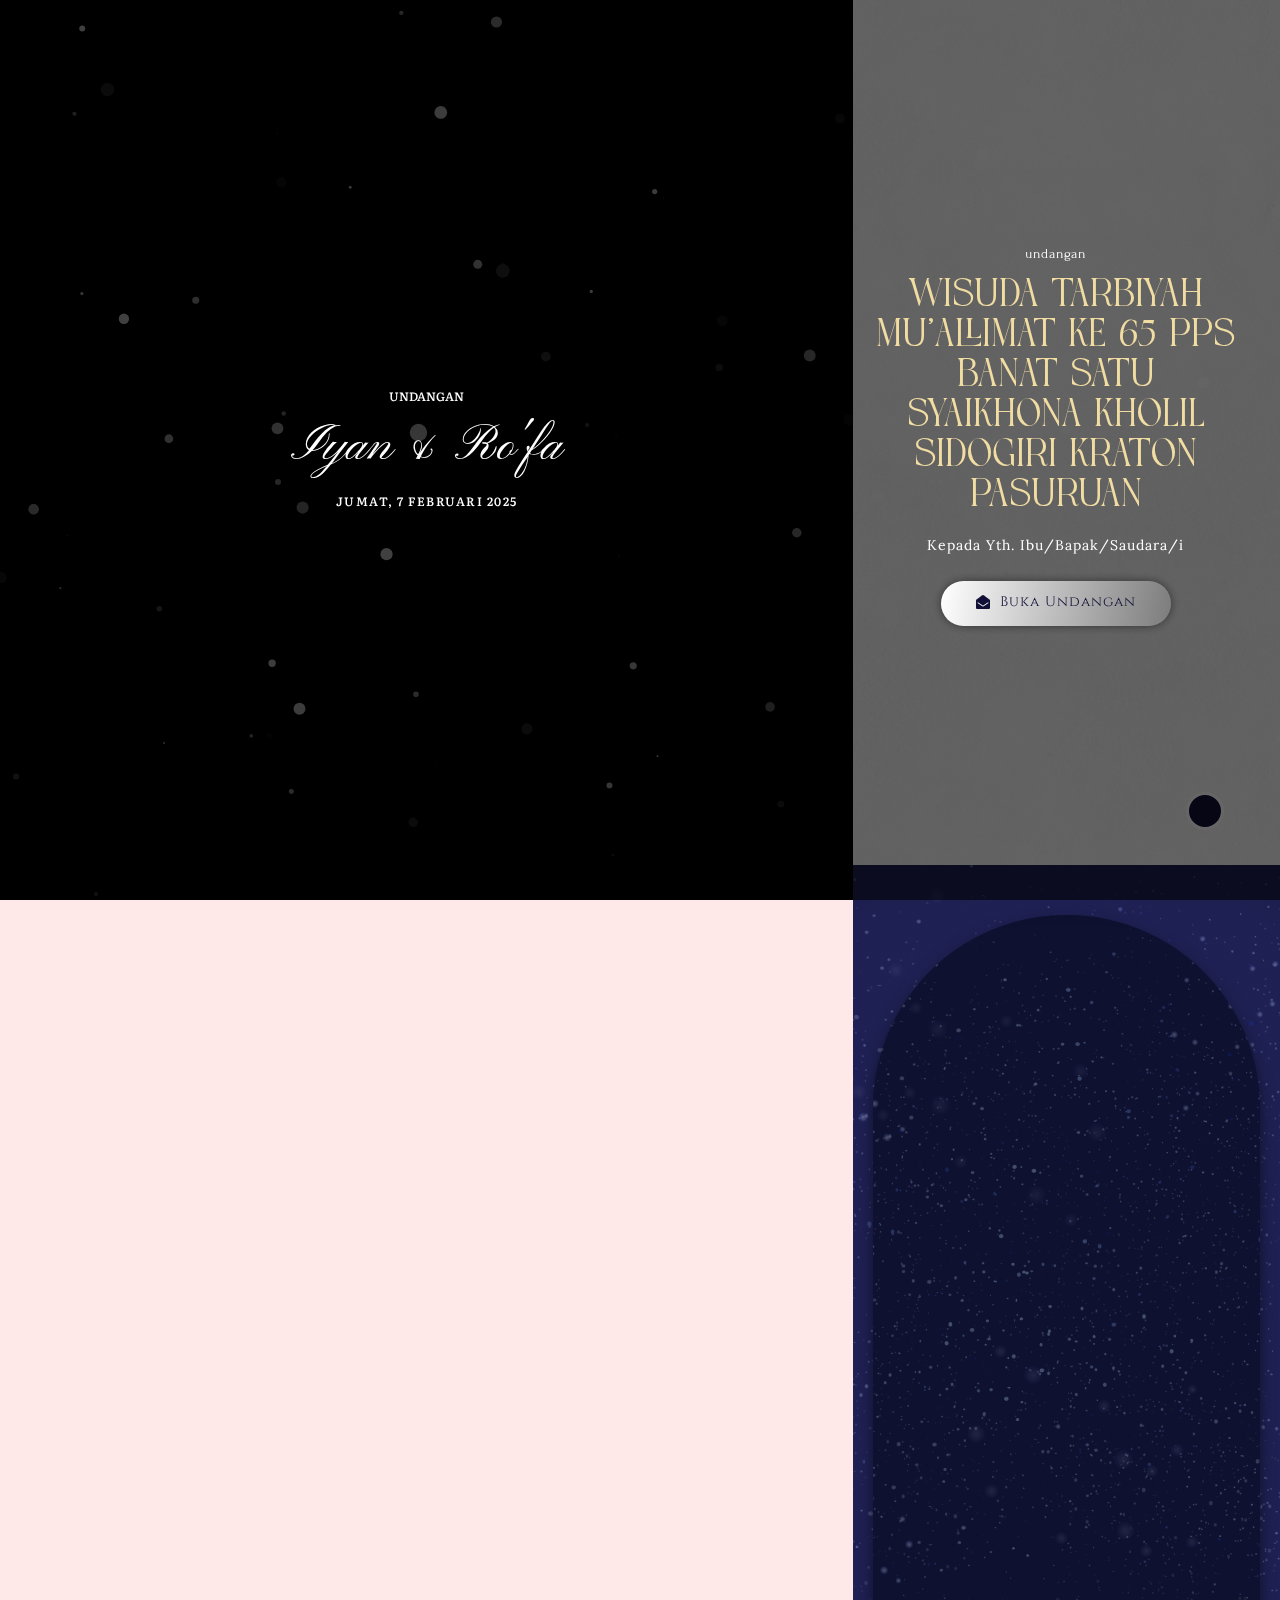
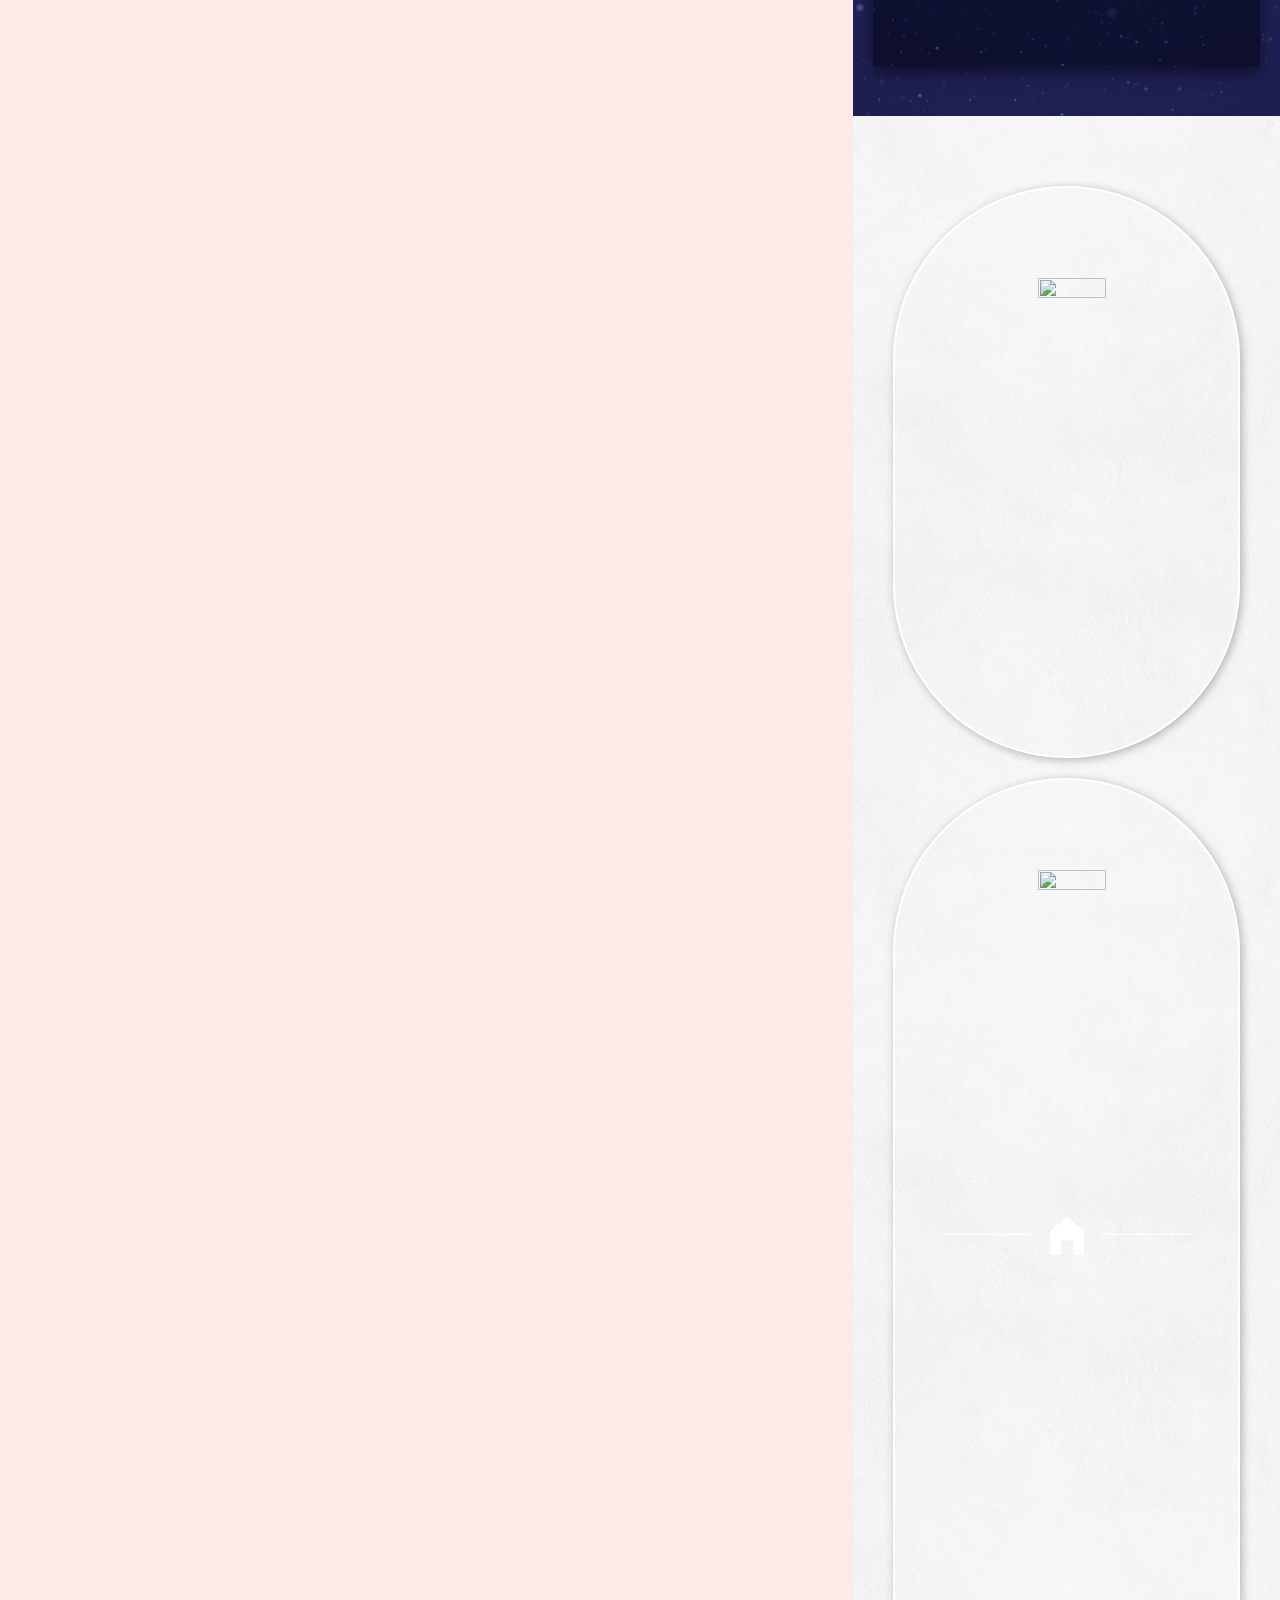
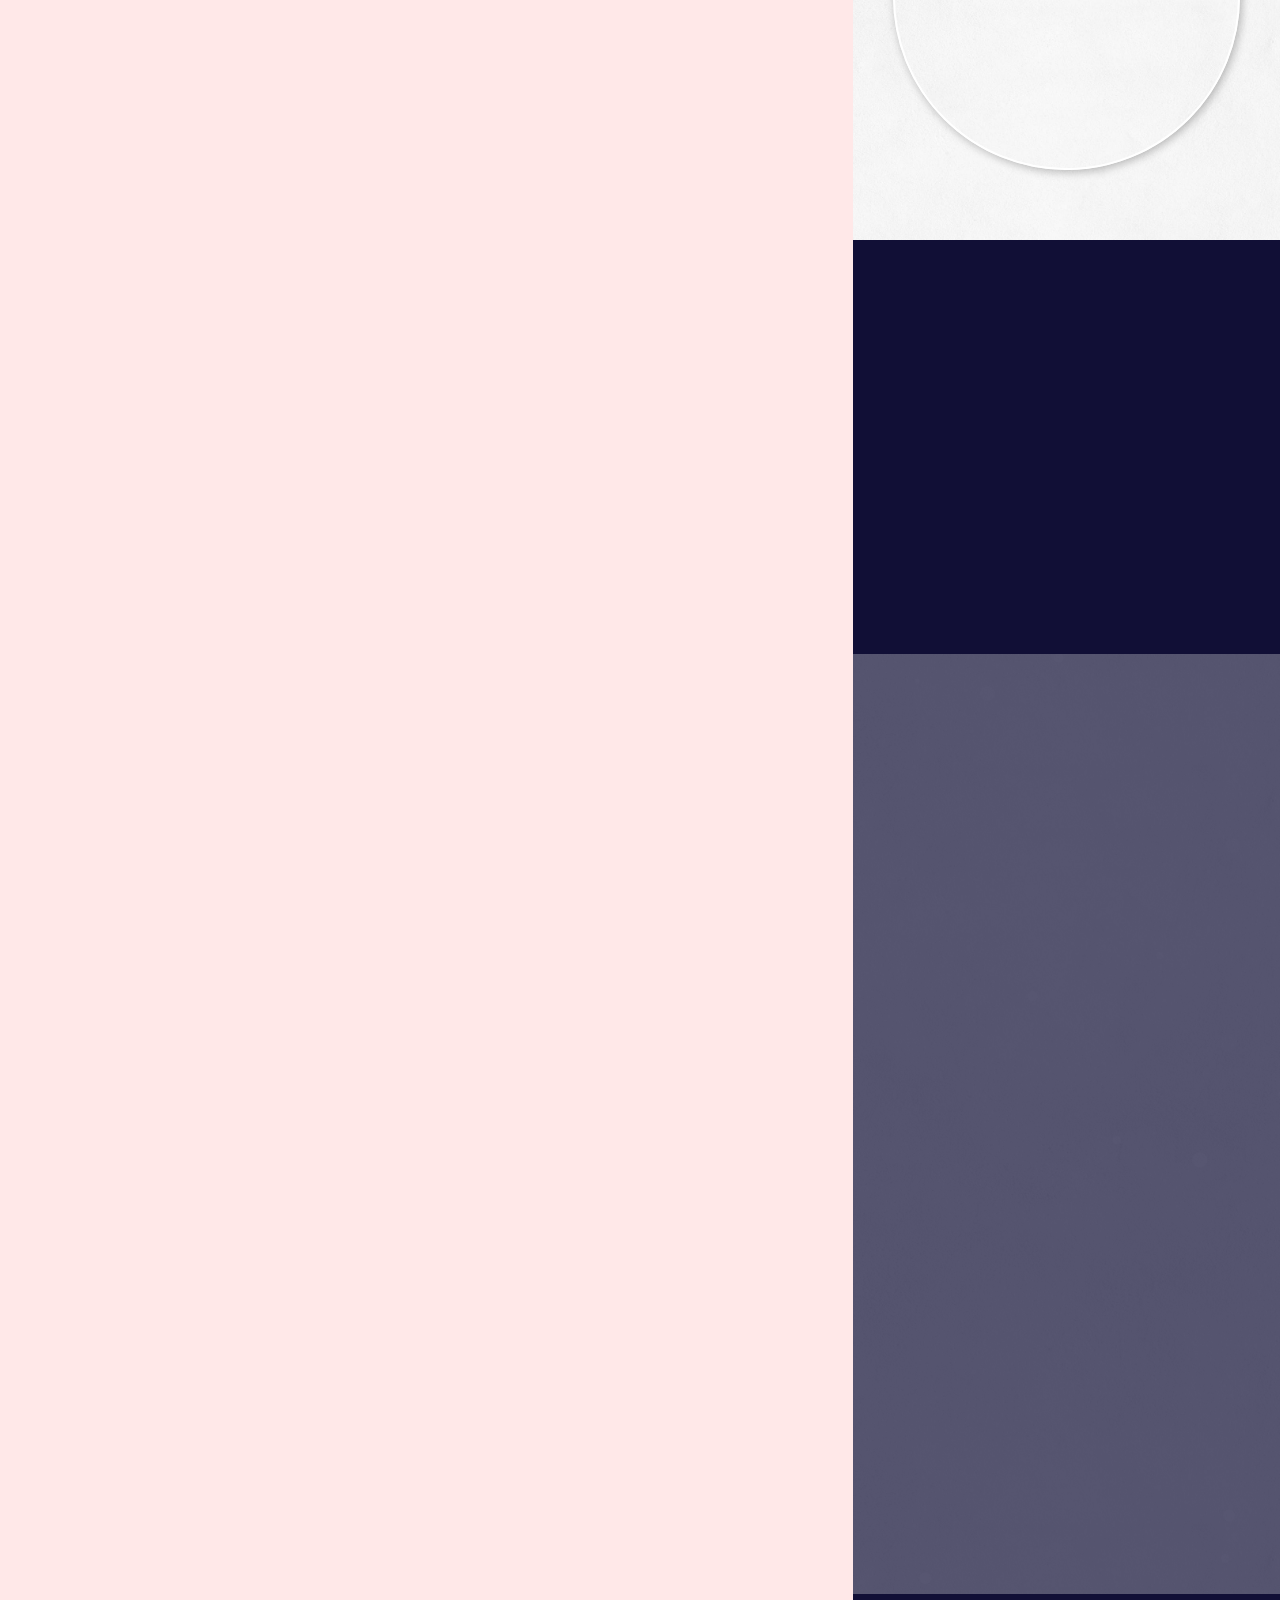
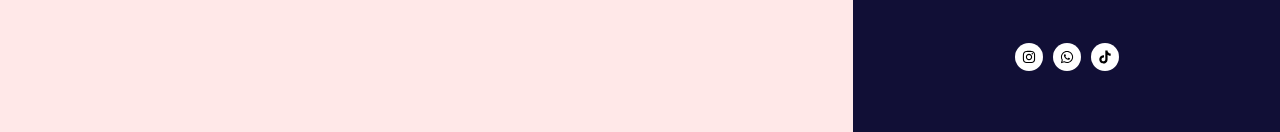
==== wisuda/undangan/index.html @ 58c7b4b6 "undangan" ====
<!doctype html>
<html lang="id" prefix="og: https://ogp.me/ns#">


<!-- Mirrored from inv.apdesignku.com/iyan-rofa/ by HTTrack Website Copier/3.x [XR&CO'2014], Fri, 07 Feb 2025 01:01:01 GMT -->
<!-- Added by HTTrack --><meta http-equiv="content-type" content="text/html;charset=UTF-8" /><!-- /Added by HTTrack -->
<head>
    <meta charset="UTF-8">
    <meta name="viewport" content="width=device-width, initial-scale=1" />
    <link rel="profile" href="../../gmpg.org/xfn/11.html">
    
<!-- Optimasi Mesin Pencari oleh Rank Math - https://rankmath.com/ -->
<title>Iyan &amp; Ro&#039;fa</title>
<meta name="description" content="Jum&#039;at, 07 Februari 2025"/>
<meta name="robots" content="follow, index, max-snippet:-1, max-video-preview:-1, max-image-preview:large"/>
<link rel="canonical" href="index.html" />
<meta property="og:locale" content="id_ID" />
<meta property="og:type" content="article" />
<meta property="og:title" content="Iyan &amp; Ro&#039;fa" />
<meta property="og:description" content="Jum&#039;at, 07 Februari 2025" />
<meta property="og:url" content="index.html" />
<meta property="og:site_name" content="AP Designku" />
<meta property="article:section" content="Diamond" />
<meta property="og:updated_time" content="2025-01-07T19:27:56+07:00" />
<meta property="og:image" content="../wp-content/uploads/jet-form-builder/0269b7638132661e42b0e66bb3c0f593/2025/01/Foto-sampul-768x873.jpg" />
<meta property="og:image:secure_url" content="../wp-content/uploads/jet-form-builder/0269b7638132661e42b0e66bb3c0f593/2025/01/Foto-sampul-768x873.jpg" />
<meta property="og:image:width" content="768" />
<meta property="og:image:height" content="873" />
<meta property="og:image:alt" content="Iyan &amp; Ro&#8217;fa" />
<meta property="og:image:type" content="image/jpeg" />
<meta property="article:published_time" content="2024-12-23T10:42:18+07:00" />
<meta property="article:modified_time" content="2025-01-07T19:27:56+07:00" />
<meta name="twitter:card" content="summary_large_image" />
<meta name="twitter:title" content="Iyan &amp; Ro&#039;fa" />
<meta name="twitter:description" content="Jum&#039;at, 07 Februari 2025" />
<meta name="twitter:image" content="../wp-content/uploads/jet-form-builder/0269b7638132661e42b0e66bb3c0f593/2025/01/Foto-sampul-768x873.jpg" />
<meta name="twitter:label1" content="Ditulis oleh" />
<meta name="twitter:data1" content="Andiyan" />
<meta name="twitter:label2" content="Waktunya membaca" />
<meta name="twitter:data2" content="Kurang dari semenit" />
<script type="application/ld+json" class="rank-math-schema">{"@context":"https://schema.org","@graph":[{"@type":["Person","Organization"],"@id":"https://inv.apdesignku.com/#person","name":"AP Designku"},{"@type":"WebSite","@id":"https://inv.apdesignku.com/#website","url":"https://inv.apdesignku.com","name":"AP Designku","publisher":{"@id":"https://inv.apdesignku.com/#person"},"inLanguage":"id"},{"@type":"ImageObject","@id":"https://inv.apdesignku.com/wp-content/uploads/jet-form-builder/0269b7638132661e42b0e66bb3c0f593/2025/01/Foto-sampul.jpg","url":"https://inv.apdesignku.com/wp-content/uploads/jet-form-builder/0269b7638132661e42b0e66bb3c0f593/2025/01/Foto-sampul.jpg","width":"1904","height":"2164","inLanguage":"id"},{"@type":"WebPage","@id":"https://inv.apdesignku.com/iyan-rofa/#webpage","url":"https://inv.apdesignku.com/iyan-rofa/","name":"Iyan &amp; Ro&#039;fa","datePublished":"2024-12-23T10:42:18+07:00","dateModified":"2025-01-07T19:27:56+07:00","isPartOf":{"@id":"https://inv.apdesignku.com/#website"},"primaryImageOfPage":{"@id":"https://inv.apdesignku.com/wp-content/uploads/jet-form-builder/0269b7638132661e42b0e66bb3c0f593/2025/01/Foto-sampul.jpg"},"inLanguage":"id"},{"@type":"Person","@id":"https://inv.apdesignku.com/author/andiyan-fcgmail-com/","name":"Andiyan","url":"https://inv.apdesignku.com/author/andiyan-fcgmail-com/","image":{"@type":"ImageObject","@id":"https://secure.gravatar.com/avatar/4eacc5ade95f9c3d8add8220b1814b92?s=96&amp;d=mm&amp;r=g","url":"https://secure.gravatar.com/avatar/4eacc5ade95f9c3d8add8220b1814b92?s=96&amp;d=mm&amp;r=g","caption":"Andiyan","inLanguage":"id"}},{"@type":"BlogPosting","headline":"Iyan &amp; Ro&#039;fa","datePublished":"2024-12-23T10:42:18+07:00","dateModified":"2025-01-07T19:27:56+07:00","articleSection":"Diamond","author":{"@id":"https://inv.apdesignku.com/author/andiyan-fcgmail-com/","name":"Andiyan"},"publisher":{"@id":"https://inv.apdesignku.com/#person"},"description":"Jum&#039;at, 07 Februari 2025","name":"Iyan &amp; Ro&#039;fa","@id":"https://inv.apdesignku.com/iyan-rofa/#richSnippet","isPartOf":{"@id":"https://inv.apdesignku.com/iyan-rofa/#webpage"},"image":{"@id":"https://inv.apdesignku.com/wp-content/uploads/jet-form-builder/0269b7638132661e42b0e66bb3c0f593/2025/01/Foto-sampul.jpg"},"inLanguage":"id","mainEntityOfPage":{"@id":"https://inv.apdesignku.com/iyan-rofa/#webpage"}}]}</script>
<!-- /Plugin WordPress Rank Math SEO -->

<link rel="alternate" type="application/rss+xml" title="AP Designku &raquo; Feed" href="../feed/index.html" />
<link rel="alternate" type="application/rss+xml" title="AP Designku &raquo; Umpan Komentar" href="../comments/feed/index.html" />
<link rel="alternate" type="application/rss+xml" title="AP Designku &raquo; Iyan &amp; Ro&#8217;fa Umpan Komentar" href="feed/index.html" />
<script>
window._wpemojiSettings = {"baseUrl":"https:\/\/s.w.org\/images\/core\/emoji\/15.0.3\/72x72\/","ext":".png","svgUrl":"https:\/\/s.w.org\/images\/core\/emoji\/15.0.3\/svg\/","svgExt":".svg","source":{"concatemoji":"https:\/\/inv.apdesignku.com\/wp-includes\/js\/wp-emoji-release.min.js?ver=6.6.2"}};
/*! This file is auto-generated */
!function(i,n){var o,s,e;function c(e){try{var t={supportTests:e,timestamp:(new Date).valueOf()};sessionStorage.setItem(o,JSON.stringify(t))}catch(e){}}function p(e,t,n){e.clearRect(0,0,e.canvas.width,e.canvas.height),e.fillText(t,0,0);var t=new Uint32Array(e.getImageData(0,0,e.canvas.width,e.canvas.height).data),r=(e.clearRect(0,0,e.canvas.width,e.canvas.height),e.fillText(n,0,0),new Uint32Array(e.getImageData(0,0,e.canvas.width,e.canvas.height).data));return t.every(function(e,t){return e===r[t]})}function u(e,t,n){switch(t){case"flag":return n(e,"\ud83c\udff3\ufe0f\u200d\u26a7\ufe0f","\ud83c\udff3\ufe0f\u200b\u26a7\ufe0f")?!1:!n(e,"\ud83c\uddfa\ud83c\uddf3","\ud83c\uddfa\u200b\ud83c\uddf3")&&!n(e,"\ud83c\udff4\udb40\udc67\udb40\udc62\udb40\udc65\udb40\udc6e\udb40\udc67\udb40\udc7f","\ud83c\udff4\u200b\udb40\udc67\u200b\udb40\udc62\u200b\udb40\udc65\u200b\udb40\udc6e\u200b\udb40\udc67\u200b\udb40\udc7f");case"emoji":return!n(e,"\ud83d\udc26\u200d\u2b1b","\ud83d\udc26\u200b\u2b1b")}return!1}function f(e,t,n){var r="undefined"!=typeof WorkerGlobalScope&&self instanceof WorkerGlobalScope?new OffscreenCanvas(300,150):i.createElement("canvas"),a=r.getContext("2d",{willReadFrequently:!0}),o=(a.textBaseline="top",a.font="600 32px Arial",{});return e.forEach(function(e){o[e]=t(a,e,n)}),o}function t(e){var t=i.createElement("script");t.src=e,t.defer=!0,i.head.appendChild(t)}"undefined"!=typeof Promise&&(o="wpEmojiSettingsSupports",s=["flag","emoji"],n.supports={everything:!0,everythingExceptFlag:!0},e=new Promise(function(e){i.addEventListener("DOMContentLoaded",e,{once:!0})}),new Promise(function(t){var n=function(){try{var e=JSON.parse(sessionStorage.getItem(o));if("object"==typeof e&&"number"==typeof e.timestamp&&(new Date).valueOf()<e.timestamp+604800&&"object"==typeof e.supportTests)return e.supportTests}catch(e){}return null}();if(!n){if("undefined"!=typeof Worker&&"undefined"!=typeof OffscreenCanvas&&"undefined"!=typeof URL&&URL.createObjectURL&&"undefined"!=typeof Blob)try{var e="postMessage("+f.toString()+"("+[JSON.stringify(s),u.toString(),p.toString()].join(",")+"));",r=new Blob([e],{type:"text/javascript"}),a=new Worker(URL.createObjectURL(r),{name:"wpTestEmojiSupports"});return void(a.onmessage=function(e){c(n=e.data),a.terminate(),t(n)})}catch(e){}c(n=f(s,u,p))}t(n)}).then(function(e){for(var t in e)n.supports[t]=e[t],n.supports.everything=n.supports.everything&&n.supports[t],"flag"!==t&&(n.supports.everythingExceptFlag=n.supports.everythingExceptFlag&&n.supports[t]);n.supports.everythingExceptFlag=n.supports.everythingExceptFlag&&!n.supports.flag,n.DOMReady=!1,n.readyCallback=function(){n.DOMReady=!0}}).then(function(){return e}).then(function(){var e;n.supports.everything||(n.readyCallback(),(e=n.source||{}).concatemoji?t(e.concatemoji):e.wpemoji&&e.twemoji&&(t(e.twemoji),t(e.wpemoji)))}))}((window,document),window._wpemojiSettings);
</script>
<style id='wp-emoji-styles-inline-css'>

	img.wp-smiley, img.emoji {
		display: inline !important;
		border: none !important;
		box-shadow: none !important;
		height: 1em !important;
		width: 1em !important;
		margin: 0 0.07em !important;
		vertical-align: -0.1em !important;
		background: none !important;
		padding: 0 !important;
	}
</style>
<link rel='stylesheet' id='wp-block-library-css' href='../wp-includes/css/dist/block-library/style.min109c.css?ver=6.6.2' media='all' />
<style id='wp-block-library-theme-inline-css'>
.wp-block-audio :where(figcaption){color:#555;font-size:13px;text-align:center}.is-dark-theme .wp-block-audio :where(figcaption){color:#ffffffa6}.wp-block-audio{margin:0 0 1em}.wp-block-code{border:1px solid #ccc;border-radius:4px;font-family:Menlo,Consolas,monaco,monospace;padding:.8em 1em}.wp-block-embed :where(figcaption){color:#555;font-size:13px;text-align:center}.is-dark-theme .wp-block-embed :where(figcaption){color:#ffffffa6}.wp-block-embed{margin:0 0 1em}.blocks-gallery-caption{color:#555;font-size:13px;text-align:center}.is-dark-theme .blocks-gallery-caption{color:#ffffffa6}:root :where(.wp-block-image figcaption){color:#555;font-size:13px;text-align:center}.is-dark-theme :root :where(.wp-block-image figcaption){color:#ffffffa6}.wp-block-image{margin:0 0 1em}.wp-block-pullquote{border-bottom:4px solid;border-top:4px solid;color:currentColor;margin-bottom:1.75em}.wp-block-pullquote cite,.wp-block-pullquote footer,.wp-block-pullquote__citation{color:currentColor;font-size:.8125em;font-style:normal;text-transform:uppercase}.wp-block-quote{border-left:.25em solid;margin:0 0 1.75em;padding-left:1em}.wp-block-quote cite,.wp-block-quote footer{color:currentColor;font-size:.8125em;font-style:normal;position:relative}.wp-block-quote.has-text-align-right{border-left:none;border-right:.25em solid;padding-left:0;padding-right:1em}.wp-block-quote.has-text-align-center{border:none;padding-left:0}.wp-block-quote.is-large,.wp-block-quote.is-style-large,.wp-block-quote.is-style-plain{border:none}.wp-block-search .wp-block-search__label{font-weight:700}.wp-block-search__button{border:1px solid #ccc;padding:.375em .625em}:where(.wp-block-group.has-background){padding:1.25em 2.375em}.wp-block-separator.has-css-opacity{opacity:.4}.wp-block-separator{border:none;border-bottom:2px solid;margin-left:auto;margin-right:auto}.wp-block-separator.has-alpha-channel-opacity{opacity:1}.wp-block-separator:not(.is-style-wide):not(.is-style-dots){width:100px}.wp-block-separator.has-background:not(.is-style-dots){border-bottom:none;height:1px}.wp-block-separator.has-background:not(.is-style-wide):not(.is-style-dots){height:2px}.wp-block-table{margin:0 0 1em}.wp-block-table td,.wp-block-table th{word-break:normal}.wp-block-table :where(figcaption){color:#555;font-size:13px;text-align:center}.is-dark-theme .wp-block-table :where(figcaption){color:#ffffffa6}.wp-block-video :where(figcaption){color:#555;font-size:13px;text-align:center}.is-dark-theme .wp-block-video :where(figcaption){color:#ffffffa6}.wp-block-video{margin:0 0 1em}:root :where(.wp-block-template-part.has-background){margin-bottom:0;margin-top:0;padding:1.25em 2.375em}
</style>
<style id='rank-math-toc-block-style-inline-css'>
.wp-block-rank-math-toc-block nav ol{counter-reset:item}.wp-block-rank-math-toc-block nav ol li{display:block}.wp-block-rank-math-toc-block nav ol li:before{content:counters(item, ".") " ";counter-increment:item}

</style>
<link rel='stylesheet' id='jet-engine-frontend-css' href='../wp-content/plugins/jet-engine/assets/css/frontend3d36.css?ver=3.3.1' media='all' />
<style id='classic-theme-styles-inline-css'>
/*! This file is auto-generated */
.wp-block-button__link{color:#fff;background-color:#32373c;border-radius:9999px;box-shadow:none;text-decoration:none;padding:calc(.667em + 2px) calc(1.333em + 2px);font-size:1.125em}.wp-block-file__button{background:#32373c;color:#fff;text-decoration:none}
</style>
<style id='global-styles-inline-css'>
:root{--wp--preset--aspect-ratio--square: 1;--wp--preset--aspect-ratio--4-3: 4/3;--wp--preset--aspect-ratio--3-4: 3/4;--wp--preset--aspect-ratio--3-2: 3/2;--wp--preset--aspect-ratio--2-3: 2/3;--wp--preset--aspect-ratio--16-9: 16/9;--wp--preset--aspect-ratio--9-16: 9/16;--wp--preset--color--black: #000000;--wp--preset--color--cyan-bluish-gray: #abb8c3;--wp--preset--color--white: #ffffff;--wp--preset--color--pale-pink: #f78da7;--wp--preset--color--vivid-red: #cf2e2e;--wp--preset--color--luminous-vivid-orange: #ff6900;--wp--preset--color--luminous-vivid-amber: #fcb900;--wp--preset--color--light-green-cyan: #7bdcb5;--wp--preset--color--vivid-green-cyan: #00d084;--wp--preset--color--pale-cyan-blue: #8ed1fc;--wp--preset--color--vivid-cyan-blue: #0693e3;--wp--preset--color--vivid-purple: #9b51e0;--wp--preset--gradient--vivid-cyan-blue-to-vivid-purple: linear-gradient(135deg,rgba(6,147,227,1) 0%,rgb(155,81,224) 100%);--wp--preset--gradient--light-green-cyan-to-vivid-green-cyan: linear-gradient(135deg,rgb(122,220,180) 0%,rgb(0,208,130) 100%);--wp--preset--gradient--luminous-vivid-amber-to-luminous-vivid-orange: linear-gradient(135deg,rgba(252,185,0,1) 0%,rgba(255,105,0,1) 100%);--wp--preset--gradient--luminous-vivid-orange-to-vivid-red: linear-gradient(135deg,rgba(255,105,0,1) 0%,rgb(207,46,46) 100%);--wp--preset--gradient--very-light-gray-to-cyan-bluish-gray: linear-gradient(135deg,rgb(238,238,238) 0%,rgb(169,184,195) 100%);--wp--preset--gradient--cool-to-warm-spectrum: linear-gradient(135deg,rgb(74,234,220) 0%,rgb(151,120,209) 20%,rgb(207,42,186) 40%,rgb(238,44,130) 60%,rgb(251,105,98) 80%,rgb(254,248,76) 100%);--wp--preset--gradient--blush-light-purple: linear-gradient(135deg,rgb(255,206,236) 0%,rgb(152,150,240) 100%);--wp--preset--gradient--blush-bordeaux: linear-gradient(135deg,rgb(254,205,165) 0%,rgb(254,45,45) 50%,rgb(107,0,62) 100%);--wp--preset--gradient--luminous-dusk: linear-gradient(135deg,rgb(255,203,112) 0%,rgb(199,81,192) 50%,rgb(65,88,208) 100%);--wp--preset--gradient--pale-ocean: linear-gradient(135deg,rgb(255,245,203) 0%,rgb(182,227,212) 50%,rgb(51,167,181) 100%);--wp--preset--gradient--electric-grass: linear-gradient(135deg,rgb(202,248,128) 0%,rgb(113,206,126) 100%);--wp--preset--gradient--midnight: linear-gradient(135deg,rgb(2,3,129) 0%,rgb(40,116,252) 100%);--wp--preset--font-size--small: 13px;--wp--preset--font-size--medium: 20px;--wp--preset--font-size--large: 36px;--wp--preset--font-size--x-large: 42px;--wp--preset--spacing--20: 0.44rem;--wp--preset--spacing--30: 0.67rem;--wp--preset--spacing--40: 1rem;--wp--preset--spacing--50: 1.5rem;--wp--preset--spacing--60: 2.25rem;--wp--preset--spacing--70: 3.38rem;--wp--preset--spacing--80: 5.06rem;--wp--preset--shadow--natural: 6px 6px 9px rgba(0, 0, 0, 0.2);--wp--preset--shadow--deep: 12px 12px 50px rgba(0, 0, 0, 0.4);--wp--preset--shadow--sharp: 6px 6px 0px rgba(0, 0, 0, 0.2);--wp--preset--shadow--outlined: 6px 6px 0px -3px rgba(255, 255, 255, 1), 6px 6px rgba(0, 0, 0, 1);--wp--preset--shadow--crisp: 6px 6px 0px rgba(0, 0, 0, 1);}:where(.is-layout-flex){gap: 0.5em;}:where(.is-layout-grid){gap: 0.5em;}body .is-layout-flex{display: flex;}.is-layout-flex{flex-wrap: wrap;align-items: center;}.is-layout-flex > :is(*, div){margin: 0;}body .is-layout-grid{display: grid;}.is-layout-grid > :is(*, div){margin: 0;}:where(.wp-block-columns.is-layout-flex){gap: 2em;}:where(.wp-block-columns.is-layout-grid){gap: 2em;}:where(.wp-block-post-template.is-layout-flex){gap: 1.25em;}:where(.wp-block-post-template.is-layout-grid){gap: 1.25em;}.has-black-color{color: var(--wp--preset--color--black) !important;}.has-cyan-bluish-gray-color{color: var(--wp--preset--color--cyan-bluish-gray) !important;}.has-white-color{color: var(--wp--preset--color--white) !important;}.has-pale-pink-color{color: var(--wp--preset--color--pale-pink) !important;}.has-vivid-red-color{color: var(--wp--preset--color--vivid-red) !important;}.has-luminous-vivid-orange-color{color: var(--wp--preset--color--luminous-vivid-orange) !important;}.has-luminous-vivid-amber-color{color: var(--wp--preset--color--luminous-vivid-amber) !important;}.has-light-green-cyan-color{color: var(--wp--preset--color--light-green-cyan) !important;}.has-vivid-green-cyan-color{color: var(--wp--preset--color--vivid-green-cyan) !important;}.has-pale-cyan-blue-color{color: var(--wp--preset--color--pale-cyan-blue) !important;}.has-vivid-cyan-blue-color{color: var(--wp--preset--color--vivid-cyan-blue) !important;}.has-vivid-purple-color{color: var(--wp--preset--color--vivid-purple) !important;}.has-black-background-color{background-color: var(--wp--preset--color--black) !important;}.has-cyan-bluish-gray-background-color{background-color: var(--wp--preset--color--cyan-bluish-gray) !important;}.has-white-background-color{background-color: var(--wp--preset--color--white) !important;}.has-pale-pink-background-color{background-color: var(--wp--preset--color--pale-pink) !important;}.has-vivid-red-background-color{background-color: var(--wp--preset--color--vivid-red) !important;}.has-luminous-vivid-orange-background-color{background-color: var(--wp--preset--color--luminous-vivid-orange) !important;}.has-luminous-vivid-amber-background-color{background-color: var(--wp--preset--color--luminous-vivid-amber) !important;}.has-light-green-cyan-background-color{background-color: var(--wp--preset--color--light-green-cyan) !important;}.has-vivid-green-cyan-background-color{background-color: var(--wp--preset--color--vivid-green-cyan) !important;}.has-pale-cyan-blue-background-color{background-color: var(--wp--preset--color--pale-cyan-blue) !important;}.has-vivid-cyan-blue-background-color{background-color: var(--wp--preset--color--vivid-cyan-blue) !important;}.has-vivid-purple-background-color{background-color: var(--wp--preset--color--vivid-purple) !important;}.has-black-border-color{border-color: var(--wp--preset--color--black) !important;}.has-cyan-bluish-gray-border-color{border-color: var(--wp--preset--color--cyan-bluish-gray) !important;}.has-white-border-color{border-color: var(--wp--preset--color--white) !important;}.has-pale-pink-border-color{border-color: var(--wp--preset--color--pale-pink) !important;}.has-vivid-red-border-color{border-color: var(--wp--preset--color--vivid-red) !important;}.has-luminous-vivid-orange-border-color{border-color: var(--wp--preset--color--luminous-vivid-orange) !important;}.has-luminous-vivid-amber-border-color{border-color: var(--wp--preset--color--luminous-vivid-amber) !important;}.has-light-green-cyan-border-color{border-color: var(--wp--preset--color--light-green-cyan) !important;}.has-vivid-green-cyan-border-color{border-color: var(--wp--preset--color--vivid-green-cyan) !important;}.has-pale-cyan-blue-border-color{border-color: var(--wp--preset--color--pale-cyan-blue) !important;}.has-vivid-cyan-blue-border-color{border-color: var(--wp--preset--color--vivid-cyan-blue) !important;}.has-vivid-purple-border-color{border-color: var(--wp--preset--color--vivid-purple) !important;}.has-vivid-cyan-blue-to-vivid-purple-gradient-background{background: var(--wp--preset--gradient--vivid-cyan-blue-to-vivid-purple) !important;}.has-light-green-cyan-to-vivid-green-cyan-gradient-background{background: var(--wp--preset--gradient--light-green-cyan-to-vivid-green-cyan) !important;}.has-luminous-vivid-amber-to-luminous-vivid-orange-gradient-background{background: var(--wp--preset--gradient--luminous-vivid-amber-to-luminous-vivid-orange) !important;}.has-luminous-vivid-orange-to-vivid-red-gradient-background{background: var(--wp--preset--gradient--luminous-vivid-orange-to-vivid-red) !important;}.has-very-light-gray-to-cyan-bluish-gray-gradient-background{background: var(--wp--preset--gradient--very-light-gray-to-cyan-bluish-gray) !important;}.has-cool-to-warm-spectrum-gradient-background{background: var(--wp--preset--gradient--cool-to-warm-spectrum) !important;}.has-blush-light-purple-gradient-background{background: var(--wp--preset--gradient--blush-light-purple) !important;}.has-blush-bordeaux-gradient-background{background: var(--wp--preset--gradient--blush-bordeaux) !important;}.has-luminous-dusk-gradient-background{background: var(--wp--preset--gradient--luminous-dusk) !important;}.has-pale-ocean-gradient-background{background: var(--wp--preset--gradient--pale-ocean) !important;}.has-electric-grass-gradient-background{background: var(--wp--preset--gradient--electric-grass) !important;}.has-midnight-gradient-background{background: var(--wp--preset--gradient--midnight) !important;}.has-small-font-size{font-size: var(--wp--preset--font-size--small) !important;}.has-medium-font-size{font-size: var(--wp--preset--font-size--medium) !important;}.has-large-font-size{font-size: var(--wp--preset--font-size--large) !important;}.has-x-large-font-size{font-size: var(--wp--preset--font-size--x-large) !important;}
:where(.wp-block-post-template.is-layout-flex){gap: 1.25em;}:where(.wp-block-post-template.is-layout-grid){gap: 1.25em;}
:where(.wp-block-columns.is-layout-flex){gap: 2em;}:where(.wp-block-columns.is-layout-grid){gap: 2em;}
:root :where(.wp-block-pullquote){font-size: 1.5em;line-height: 1.6;}
</style>
<link rel='stylesheet' id='uaf_client_css-css' href='../wp-content/uploads/useanyfont/uaf41d0.css?ver=1731084755' media='all' />
<link rel='stylesheet' id='saic_style-css' href='../wp-content/plugins/weddingsaas-pro/assets/plugins/custom/commentpress/saic_stylea4e6.css?ver=1.11.0' media='screen' />
<link rel='stylesheet' id='eae-css-css' href='../wp-content/plugins/addon-elements-for-elementor-page-builder/assets/css/eae.min0028.css?ver=1.13.1' media='all' />
<link rel='stylesheet' id='eae-peel-css-css' href='../wp-content/plugins/addon-elements-for-elementor-page-builder/assets/lib/peel/peel0028.css?ver=1.13.1' media='all' />
<link rel='stylesheet' id='vegas-css-css' href='../wp-content/plugins/addon-elements-for-elementor-page-builder/assets/lib/vegas/vegas.min8d5a.css?ver=2.4.0' media='all' />
<link rel='stylesheet' id='eef-frontend-style-css' href='../wp-content/plugins/extensions-for-elementor-form/assets/styledc8c.css?ver=2.2' media='all' />
<link rel='stylesheet' id='wds-reset-css' href='../wp-content/themes/weddingsaas-wp/assets/css/reset.min.css' media='all' />
<link rel='stylesheet' id='jet-fb-advanced-choices-css' href='../wp-content/plugins/jetformbuilder/modules/advanced-choices/assets-build/css/main9dfc.css?ver=3.1.7' media='all' />
<link rel='stylesheet' id='jet-popup-frontend-css' href='../wp-content/plugins/jet-popup/assets/css/jet-popup-frontend4597.css?ver=2.0.2.1' media='all' />
<link rel='stylesheet' id='jet-elements-css' href='../wp-content/plugins/jet-elements/assets/css/jet-elements7752.css?ver=2.6.13.1' media='all' />
<link rel='stylesheet' id='jet-elements-skin-css' href='../wp-content/plugins/jet-elements/assets/css/jet-elements-skin7752.css?ver=2.6.13.1' media='all' />
<link rel='stylesheet' id='elementor-frontend-css' href='../wp-content/plugins/elementor/assets/css/frontend-lite.mina2f8.css?ver=3.19.1' media='all' />
<style id='elementor-frontend-inline-css'>
.elementor-51092 .elementor-element.elementor-element-65bc8751:not(.elementor-motion-effects-element-type-background), .elementor-51092 .elementor-element.elementor-element-65bc8751 > .elementor-motion-effects-container > .elementor-motion-effects-layer{background-image:url("../wp-content/uploads/jet-form-builder/959976b6f2415f037815fcf471980e3d/2025/01/Foto-sampul.jpg");}
</style>
<link rel='stylesheet' id='swiper-css' href='../wp-content/plugins/elementor/assets/lib/swiper/v8/css/swiper.min94a4.css?ver=8.4.5' media='all' />
<link rel='stylesheet' id='elementor-post-9-css' href='../wp-content/uploads/elementor/css/post-90b47.css?ver=1731303732' media='all' />
<link rel='stylesheet' id='elementor-pro-css' href='../wp-content/plugins/elementor-pro/assets/css/frontend-lite.mina2f8.css?ver=3.19.1' media='all' />
<link rel='stylesheet' id='jet-tabs-frontend-css' href='../wp-content/plugins/jet-tabs/assets/css/jet-tabs-frontende5c0.css?ver=2.1.25.3' media='all' />
<link rel='stylesheet' id='font-awesome-5-all-css' href='../wp-content/plugins/elementor/assets/lib/font-awesome/css/all.min5152.css?ver=1.0' media='all' />
<link rel='stylesheet' id='font-awesome-4-shim-css' href='../wp-content/plugins/elementor/assets/lib/font-awesome/css/v4-shims.min5152.css?ver=1.0' media='all' />
<link rel='stylesheet' id='elementor-global-css' href='../wp-content/uploads/elementor/css/global1334.css?ver=1731303734' media='all' />
<link rel='stylesheet' id='elementor-post-51092-css' href='../wp-content/uploads/elementor/css/post-510928b9e.css?ver=1733914089' media='all' />
<link rel='stylesheet' id='elementor-post-51201-css' href='../wp-content/uploads/elementor/css/post-512016f9c.css?ver=1732935995' media='all' />
<link rel='stylesheet' id='elementor-post-51200-css' href='../wp-content/uploads/elementor/css/post-512008b9e.css?ver=1733914089' media='all' />
<link rel='stylesheet' id='elementor-post-51198-css' href='../wp-content/uploads/elementor/css/post-511986f9c.css?ver=1732935995' media='all' />
<link rel='stylesheet' id='elementor-post-51199-css' href='../wp-content/uploads/elementor/css/post-511996f9c.css?ver=1732935995' media='all' />
<link rel='stylesheet' id='wds-style-css' href='../wp-content/plugins/weddingsaas-pro/assets/css/weddingsaasa4e6.css?ver=1.11.0' media='all' />
<link rel='stylesheet' id='master-addons-main-style-css' href='../wp-content/plugins/master-addons/assets/css/master-addons-styles109c.css?ver=6.6.2' media='all' />
<link rel='stylesheet' id='google-fonts-1-css' href='https://fonts.googleapis.com/css?family=Roboto%3A100%2C100italic%2C200%2C200italic%2C300%2C300italic%2C400%2C400italic%2C500%2C500italic%2C600%2C600italic%2C700%2C700italic%2C800%2C800italic%2C900%2C900italic%7CRoboto+Slab%3A100%2C100italic%2C200%2C200italic%2C300%2C300italic%2C400%2C400italic%2C500%2C500italic%2C600%2C600italic%2C700%2C700italic%2C800%2C800italic%2C900%2C900italic%7CLiterata%3A100%2C100italic%2C200%2C200italic%2C300%2C300italic%2C400%2C400italic%2C500%2C500italic%2C600%2C600italic%2C700%2C700italic%2C800%2C800italic%2C900%2C900italic%7CPinyon+Script%3A100%2C100italic%2C200%2C200italic%2C300%2C300italic%2C400%2C400italic%2C500%2C500italic%2C600%2C600italic%2C700%2C700italic%2C800%2C800italic%2C900%2C900italic%7CForum%3A100%2C100italic%2C200%2C200italic%2C300%2C300italic%2C400%2C400italic%2C500%2C500italic%2C600%2C600italic%2C700%2C700italic%2C800%2C800italic%2C900%2C900italic%7CLora%3A100%2C100italic%2C200%2C200italic%2C300%2C300italic%2C400%2C400italic%2C500%2C500italic%2C600%2C600italic%2C700%2C700italic%2C800%2C800italic%2C900%2C900italic%7CCinzel%3A100%2C100italic%2C200%2C200italic%2C300%2C300italic%2C400%2C400italic%2C500%2C500italic%2C600%2C600italic%2C700%2C700italic%2C800%2C800italic%2C900%2C900italic%7CPhilosopher%3A100%2C100italic%2C200%2C200italic%2C300%2C300italic%2C400%2C400italic%2C500%2C500italic%2C600%2C600italic%2C700%2C700italic%2C800%2C800italic%2C900%2C900italic%7CPoppins%3A100%2C100italic%2C200%2C200italic%2C300%2C300italic%2C400%2C400italic%2C500%2C500italic%2C600%2C600italic%2C700%2C700italic%2C800%2C800italic%2C900%2C900italic%7CParisienne%3A100%2C100italic%2C200%2C200italic%2C300%2C300italic%2C400%2C400italic%2C500%2C500italic%2C600%2C600italic%2C700%2C700italic%2C800%2C800italic%2C900%2C900italic%7CFrank+Ruhl+Libre%3A100%2C100italic%2C200%2C200italic%2C300%2C300italic%2C400%2C400italic%2C500%2C500italic%2C600%2C600italic%2C700%2C700italic%2C800%2C800italic%2C900%2C900italic&#038;display=swap&#038;ver=6.6.2' media='all' />
<link rel='stylesheet' id='elementor-icons-shared-3-css' href='../wp-content/plugins/master-addons/assets/fonts/material-icons/material-icons98ea.css?ver=2.0.5.4.1' media='all' />
<link rel='stylesheet' id='elementor-icons-material-icons-css' href='../wp-content/plugins/master-addons/assets/fonts/material-icons/material-icons98ea.css?ver=2.0.5.4.1' media='all' />
<link rel="preconnect" href="../../fonts.gstatic.com/index.html" crossorigin><script id="jquery-core-js-before">
/* < ![CDATA[ */
function jltmaNS(n){for(var e=n.split("."),a=window,i="",r=e.length,t=0;r>t;t++)"window"!=e[t]&&(i=e[t],a[i]=a[i]||{},a=a[i]);return a;}
/* ]]> */
</script>
<script src="../wp-includes/js/jquery/jquery.minf43b.js?ver=3.7.1" id="jquery-core-js"></script>
<script src="../wp-includes/js/jquery/jquery-migrate.min5589.js?ver=3.4.1" id="jquery-migrate-js"></script>
<script src="../wp-content/plugins/addon-elements-for-elementor-page-builder/assets/js/iconHelper5152.js?ver=1.0" id="eae-iconHelper-js"></script>
<script src="../wp-content/plugins/extensions-for-elementor-form/assets/frontend-scriptsdc8c.js?ver=2.2" id="eef-frontend-script-js"></script>
<link rel="https://api.w.org/" href="../wp-json/index.html" /><link rel="alternate" title="JSON" type="application/json" href="../wp-json/wp/v2/posts/53007.json" /><link rel="EditURI" type="application/rsd+xml" title="RSD" href="../xmlrpc0db0.html?rsd" />
<meta name="generator" content="WordPress 6.6.2" />
<link rel='shortlink' href='../index8178.html?p=53007' />
<link rel="alternate" title="oEmbed (JSON)" type="application/json+oembed" href="../wp-json/oembed/1.0/embedd250.json?url=https%3A%2F%2Finv.apdesignku.com%2Fiyan-rofa%2F" />
<link rel="alternate" title="oEmbed (XML)" type="text/xml+oembed" href="../wp-json/oembed/1.0/embedd7f1?url=https%3A%2F%2Finv.apdesignku.com%2Fiyan-rofa%2F&amp;format=xml" />
<head>
	<meta name="format-detection" content="telephone=no">
	<meta name="google" content="notranslate"/>
</head>		
<script type="text/javascript">
            (function () {
                window.ma_el_fs = { can_use_premium_code: false};
            })();
		</script>

		<meta name="generator" content="Elementor 3.19.1; features: e_optimized_assets_loading, e_optimized_css_loading, e_font_icon_svg, additional_custom_breakpoints, block_editor_assets_optimize, e_image_loading_optimization; settings: css_print_method-external, google_font-enabled, font_display-swap">

<!-- <script>
          document.addEventListener("contextmenu", function (e) {
            e.preventDefault();
            alert("©2024 AP Designku. All Right Reserved");
          });
          document.addEventListener("keydown", function (e) {
            if ((e.ctrlKey || e.metaKey) && e.shiftKey && e.key === "I") {
              e.preventDefault();
              alert("©2024 AP Designku. All Right Reserved");
            }
          });
        </script> -->
</head>

<body class="post-template-default single single-post postid-53007 single-format-standard wp-embed-responsive elementor-default elementor-template-full-width elementor-kit-9 elementor-page-51092">

    		<div data-elementor-type="single-post" data-post-id="53007" data-obj-id="53007" data-elementor-id="51092" class="elementor elementor-51092 e-post-53007 elementor-location-single post-53007 post type-post status-publish format-standard has-post-thumbnail hentry category-diamond diamond-midnight-starry" data-elementor-post-type="elementor_library">
					<section class="has_ma_el_bg_slider has_eae_slider elementor-section elementor-top-section elementor-element elementor-element-787b4ef1 elementor-section-full_width elementor-section-height-min-height elementor-section-items-stretch elementor-section-height-default jltma-glass-effect-no" data-id="787b4ef1" data-element_type="section" data-settings="{&quot;background_background&quot;:&quot;classic&quot;}">
						<div class="elementor-container elementor-column-gap-no">
					<div class="has_ma_el_bg_slider has_eae_slider elementor-column elementor-col-66 elementor-top-column elementor-element elementor-element-105c89a5 elementor-hidden-mobile jltma-glass-effect-no" data-id="105c89a5" data-element_type="column">
			<div class="elementor-widget-wrap elementor-element-populated">
						<section data-jltma-particle="{
  &quot;particles&quot;: {
    &quot;number&quot;: {
      &quot;value&quot;: 491,
      &quot;density&quot;: {
        &quot;enable&quot;: true,
        &quot;value_area&quot;: 6012.795228245711
      }
    },
    &quot;color&quot;: {
      &quot;value&quot;: &quot;#ffffff&quot;
    },
    &quot;shape&quot;: {
      &quot;type&quot;: &quot;circle&quot;,
      &quot;stroke&quot;: {
        &quot;width&quot;: 0,
        &quot;color&quot;: &quot;#000000&quot;
      },
      &quot;polygon&quot;: {
        &quot;nb_sides&quot;: 3
      },
      &quot;image&quot;: {
        &quot;src&quot;: &quot;img/github.svg&quot;,
        &quot;width&quot;: 100,
        &quot;height&quot;: 100
      }
    },
    &quot;opacity&quot;: {
      &quot;value&quot;: 0.5524033491425908,
      &quot;random&quot;: true,
      &quot;anim&quot;: {
        &quot;enable&quot;: false,
        &quot;speed&quot;: 1,
        &quot;opacity_min&quot;: 0.1,
        &quot;sync&quot;: false
      }
    },
    &quot;size&quot;: {
      &quot;value&quot;: 10,
      &quot;random&quot;: true,
      &quot;anim&quot;: {
        &quot;enable&quot;: true,
        &quot;speed&quot;: 17,
        &quot;size_min&quot;: 0.1,
        &quot;sync&quot;: false
      }
    },
    &quot;line_linked&quot;: {
      &quot;enable&quot;: false,
      &quot;distance&quot;: 150,
      &quot;color&quot;: &quot;#ffffff&quot;,
      &quot;opacity&quot;: 0.4,
      &quot;width&quot;: 1
    },
    &quot;move&quot;: {
      &quot;enable&quot;: true,
      &quot;speed&quot;: 5,
      &quot;direction&quot;: &quot;bottom&quot;,
      &quot;random&quot;: false,
      &quot;straight&quot;: false,
      &quot;out_mode&quot;: &quot;out&quot;,
      &quot;bounce&quot;: false,
      &quot;attract&quot;: {
        &quot;enable&quot;: true,
        &quot;rotateX&quot;: 2130.6986324071363,
        &quot;rotateY&quot;: 4498.141557303954
      }
    }
  },
  &quot;interactivity&quot;: {
    &quot;detect_on&quot;: &quot;canvas&quot;,
    &quot;events&quot;: {
      &quot;onhover&quot;: {
        &quot;enable&quot;: true,
        &quot;mode&quot;: &quot;repulse&quot;
      },
      &quot;onclick&quot;: {
        &quot;enable&quot;: true,
        &quot;mode&quot;: &quot;push&quot;
      },
      &quot;resize&quot;: true
    },
    &quot;modes&quot;: {
      &quot;grab&quot;: {
        &quot;distance&quot;: 400,
        &quot;line_linked&quot;: {
          &quot;opacity&quot;: 1
        }
      },
      &quot;bubble&quot;: {
        &quot;distance&quot;: 400,
        &quot;size&quot;: 40,
        &quot;duration&quot;: 2,
        &quot;opacity&quot;: 8,
        &quot;speed&quot;: 3
      },
      &quot;repulse&quot;: {
        &quot;distance&quot;: 276.1062521824573,
        &quot;duration&quot;: 0.4
      },
      &quot;push&quot;: {
        &quot;particles_nb&quot;: 4
      },
      &quot;remove&quot;: {
        &quot;particles_nb&quot;: 2
      }
    }
  },
  &quot;retina_detect&quot;: true
}" class="has_ma_el_bg_slider has_eae_slider elementor-section elementor-inner-section elementor-element elementor-element-6c353ef elementor-section-height-min-height elementor-section-full_width elementor-section-content-middle jltma-particle-yes elementor-section-height-default jltma-glass-effect-no" data-id="6c353ef" data-element_type="section" data-settings="{&quot;sticky&quot;:&quot;top&quot;,&quot;background_background&quot;:&quot;classic&quot;,&quot;ma_el_particle_area_zindex&quot;:0,&quot;sticky_on&quot;:[&quot;desktop&quot;,&quot;tablet&quot;,&quot;mobile&quot;],&quot;sticky_offset&quot;:0,&quot;sticky_effects_offset&quot;:0}">
							<div class="elementor-background-overlay"></div>
							<div class="elementor-container elementor-column-gap-no">
					<div class="has_ma_el_bg_slider has_eae_slider elementor-column elementor-col-100 elementor-inner-column elementor-element elementor-element-7f2d4266 jltma-glass-effect-no" data-id="7f2d4266" data-element_type="column">
			<div class="elementor-widget-wrap elementor-element-populated">
						<div class="elementor-element elementor-element-5c19f3a7 jltma-glass-effect-no elementor-invisible elementor-widget elementor-widget-heading" data-id="5c19f3a7" data-element_type="widget" data-settings="{&quot;_animation&quot;:&quot;zoomIn&quot;,&quot;_animation_delay&quot;:300}" data-widget_type="heading.default">
				<div class="elementor-widget-container">
			<style>/*! elementor - v3.19.0 - 05-02-2024 */
.elementor-heading-title{padding:0;margin:0;line-height:1}.elementor-widget-heading .elementor-heading-title[class*=elementor-size-]>a{color:inherit;font-size:inherit;line-height:inherit}.elementor-widget-heading .elementor-heading-title.elementor-size-small{font-size:15px}.elementor-widget-heading .elementor-heading-title.elementor-size-medium{font-size:19px}.elementor-widget-heading .elementor-heading-title.elementor-size-large{font-size:29px}.elementor-widget-heading .elementor-heading-title.elementor-size-xl{font-size:39px}.elementor-widget-heading .elementor-heading-title.elementor-size-xxl{font-size:59px}</style><h1 class="elementor-heading-title elementor-size-default">Undangan</h1>		</div>
				</div>
				<div class="elementor-element elementor-element-4b1bac7a animated-slow jltma-glass-effect-no elementor-widget elementor-widget-heading" data-id="4b1bac7a" data-element_type="widget" data-settings="{&quot;_animation&quot;:&quot;none&quot;}" data-widget_type="heading.default">
				<div class="elementor-widget-container">
			<p class="elementor-heading-title elementor-size-default">Iyan &amp; Ro'fa</p>		</div>
				</div>
				<div class="elementor-element elementor-element-20cb5b74 jltma-glass-effect-no elementor-invisible elementor-widget elementor-widget-jet-listing-dynamic-field" data-id="20cb5b74" data-element_type="widget" data-settings="{&quot;_animation&quot;:&quot;fadeInUp&quot;}" data-widget_type="jet-listing-dynamic-field.default">
				<div class="elementor-widget-container">
			<div class="jet-listing jet-listing-dynamic-field display-inline"><div class="jet-listing-dynamic-field__inline-wrap"><div class="jet-listing-dynamic-field__content">Jumat, 7 Februari 2025</div></div></div>		</div>
				</div>
					</div>
		</div>
					</div>
		</section>
		      <style>
        .elementor-element-6c353ef.jltma-particle-wrapper>canvas {
          z-index: 0;
          position: absolute;
          top: 0;
        }
      </style>
			</div>
		</div>
				<div class="has_ma_el_bg_slider has_eae_slider elementor-column elementor-col-33 elementor-top-column elementor-element elementor-element-5a431157 jltma-glass-effect-no" data-id="5a431157" data-element_type="column" data-settings="{&quot;background_background&quot;:&quot;classic&quot;}">
			<div class="elementor-widget-wrap elementor-element-populated">
						<section class="has_ma_el_bg_slider has_eae_slider elementor-section elementor-inner-section elementor-element elementor-element-65bc8751 elementor-section-height-min-height cover elementor-section-boxed elementor-section-height-default jltma-glass-effect-no" data-id="65bc8751" data-element_type="section" id="cover" data-settings="{&quot;background_background&quot;:&quot;classic&quot;}">
							<div class="elementor-background-overlay"></div>
							<div class="elementor-container elementor-column-gap-no">
					<div class="has_ma_el_bg_slider has_eae_slider elementor-column elementor-col-100 elementor-inner-column elementor-element elementor-element-37cb93a3 jltma-glass-effect-no" data-id="37cb93a3" data-element_type="column">
			<div class="elementor-widget-wrap elementor-element-populated">
						<div class="elementor-element elementor-element-533034b9 animated-slow jltma-glass-effect-no elementor-invisible elementor-widget elementor-widget-heading" data-id="533034b9" data-element_type="widget" data-settings="{&quot;_animation&quot;:&quot;zoomIn&quot;}" data-widget_type="heading.default">
				<div class="elementor-widget-container">
			<h2 class="elementor-heading-title elementor-size-default">undangan</h2>		</div>
				</div>
				<div class="elementor-element elementor-element-1ce11bca animated-slow jltma-glass-effect-no elementor-invisible elementor-widget elementor-widget-heading" data-id="1ce11bca" data-element_type="widget" data-settings="{&quot;_animation&quot;:&quot;zoomIn&quot;}" data-widget_type="heading.default">
				<div class="elementor-widget-container">
			<h2 class="elementor-heading-title elementor-size-default">WISUDA TARBIYAH MU'ALLIMAT KE 65
        PPS BANAT SATU SYAIKHONA KHOLIL
        Sidogiri Kraton
        Pasuruan</h2>		</div>
				</div>
				<div class="elementor-element elementor-element-72752cce jltma-glass-effect-no elementor-widget elementor-widget-spacer" data-id="72752cce" data-element_type="widget" data-widget_type="spacer.default">
				<div class="elementor-widget-container">
			<style>/*! elementor - v3.19.0 - 05-02-2024 */
.elementor-column .elementor-spacer-inner{height:var(--spacer-size)}.e-con{--container-widget-width:100%}.e-con-inner>.elementor-widget-spacer,.e-con>.elementor-widget-spacer{width:var(--container-widget-width,var(--spacer-size));--align-self:var(--container-widget-align-self,initial);--flex-shrink:0}.e-con-inner>.elementor-widget-spacer>.elementor-widget-container,.e-con>.elementor-widget-spacer>.elementor-widget-container{height:100%;width:100%}.e-con-inner>.elementor-widget-spacer>.elementor-widget-container>.elementor-spacer,.e-con>.elementor-widget-spacer>.elementor-widget-container>.elementor-spacer{height:100%}.e-con-inner>.elementor-widget-spacer>.elementor-widget-container>.elementor-spacer>.elementor-spacer-inner,.e-con>.elementor-widget-spacer>.elementor-widget-container>.elementor-spacer>.elementor-spacer-inner{height:var(--container-widget-height,var(--spacer-size))}.e-con-inner>.elementor-widget-spacer.elementor-widget-empty,.e-con>.elementor-widget-spacer.elementor-widget-empty{position:relative;min-height:22px;min-width:22px}.e-con-inner>.elementor-widget-spacer.elementor-widget-empty .elementor-widget-empty-icon,.e-con>.elementor-widget-spacer.elementor-widget-empty .elementor-widget-empty-icon{position:absolute;top:0;bottom:0;left:0;right:0;margin:auto;padding:0;width:22px;height:22px}</style>		<div class="elementor-spacer">
			<!-- <div class="elementor-spacer-inner"></div> -->
		</div>
				</div>
				</div>
				<div class="elementor-element elementor-element-109dee09 animated-slow jltma-glass-effect-no elementor-invisible elementor-widget elementor-widget-heading" data-id="109dee09" data-element_type="widget" data-settings="{&quot;_animation&quot;:&quot;zoomIn&quot;}" data-widget_type="heading.default">
				<div class="elementor-widget-container">
			<h2 class="elementor-heading-title elementor-size-default">Kepada Yth. Ibu/Bapak/Saudara/i</h2>		</div>
				</div>
				<div class="elementor-element elementor-element-574abd17 animated-slow namatamu jltma-glass-effect-no elementor-invisible elementor-widget elementor-widget-heading" data-id="574abd17" data-element_type="widget" data-settings="{&quot;_animation&quot;:&quot;zoomIn&quot;}" data-widget_type="heading.default">
				<!-- <div class="elementor-widget-container">
			<h2 class="elementor-heading-title elementor-size-default">Guest Name</h2>		</div> -->
				</div>
				<div class="elementor-element elementor-element-2d626343 elementor-align-center animated-slow jltma-glass-effect-no elementor-invisible elementor-widget elementor-widget-button" data-id="2d626343" data-element_type="widget" id="tombolbuka" data-settings="{&quot;_animation&quot;:&quot;zoomIn&quot;}" data-widget_type="button.default">
				<div class="elementor-widget-container">
					<div class="elementor-button-wrapper">
			<a class="elementor-button elementor-button-link elementor-size-md" href="#">
						<span class="elementor-button-content-wrapper">
						<span class="elementor-button-icon elementor-align-icon-left">
				<svg aria-hidden="true" class="e-font-icon-svg e-fas-envelope-open" viewBox="0 0 512 512" xmlns="http://www.w3.org/2000/svg"><path d="M512 464c0 26.51-21.49 48-48 48H48c-26.51 0-48-21.49-48-48V200.724a48 48 0 0 1 18.387-37.776c24.913-19.529 45.501-35.365 164.2-121.511C199.412 29.17 232.797-.347 256 .003c23.198-.354 56.596 29.172 73.413 41.433 118.687 86.137 139.303 101.995 164.2 121.512A48 48 0 0 1 512 200.724V464zm-65.666-196.605c-2.563-3.728-7.7-4.595-11.339-1.907-22.845 16.873-55.462 40.705-105.582 77.079-16.825 12.266-50.21 41.781-73.413 41.43-23.211.344-56.559-29.143-73.413-41.43-50.114-36.37-82.734-60.204-105.582-77.079-3.639-2.688-8.776-1.821-11.339 1.907l-9.072 13.196a7.998 7.998 0 0 0 1.839 10.967c22.887 16.899 55.454 40.69 105.303 76.868 20.274 14.781 56.524 47.813 92.264 47.573 35.724.242 71.961-32.771 92.263-47.573 49.85-36.179 82.418-59.97 105.303-76.868a7.998 7.998 0 0 0 1.839-10.967l-9.071-13.196z"></path></svg>			</span>
						<span class="elementor-button-text">Buka Undangan</span>
		</span>
					</a>
		</div>
				</div>
				</div>
				<div class="elementor-element elementor-element-677ad2e5 jltma-glass-effect-no elementor-widget elementor-widget-html" data-id="677ad2e5" data-element_type="widget" data-widget_type="html.default">
				<div class="elementor-widget-container">
			<script>
jQuery('head').append( '<meta name="viewport" content="width=device-width, initial-scale=1.0, maximum-scale=1.0, user-scalable=no">' );
</script>		</div>
				</div>
				<div class="elementor-element elementor-element-1720fa97 jltma-glass-effect-no elementor-widget elementor-widget-spacer" data-id="1720fa97" data-element_type="widget" data-widget_type="spacer.default">
				<div class="elementor-widget-container">
					<div class="elementor-spacer">
			<div class="elementor-spacer-inner"></div>
		</div>
				</div>
				</div>
					</div>
		</div>
					</div>
		</section>
				<section data-jltma-particle="{
  &quot;particles&quot;: {
    &quot;number&quot;: {
      &quot;value&quot;: 491,
      &quot;density&quot;: {
        &quot;enable&quot;: true,
        &quot;value_area&quot;: 6012.795228245711
      }
    },
    &quot;color&quot;: {
      &quot;value&quot;: &quot;#ffffff&quot;
    },
    &quot;shape&quot;: {
      &quot;type&quot;: &quot;circle&quot;,
      &quot;stroke&quot;: {
        &quot;width&quot;: 0,
        &quot;color&quot;: &quot;#000000&quot;
      },
      &quot;polygon&quot;: {
        &quot;nb_sides&quot;: 3
      },
      &quot;image&quot;: {
        &quot;src&quot;: &quot;img/github.svg&quot;,
        &quot;width&quot;: 100,
        &quot;height&quot;: 100
      }
    },
    &quot;opacity&quot;: {
      &quot;value&quot;: 0.5524033491425908,
      &quot;random&quot;: true,
      &quot;anim&quot;: {
        &quot;enable&quot;: false,
        &quot;speed&quot;: 1,
        &quot;opacity_min&quot;: 0.1,
        &quot;sync&quot;: false
      }
    },
    &quot;size&quot;: {
      &quot;value&quot;: 10,
      &quot;random&quot;: true,
      &quot;anim&quot;: {
        &quot;enable&quot;: true,
        &quot;speed&quot;: 17,
        &quot;size_min&quot;: 0.1,
        &quot;sync&quot;: false
      }
    },
    &quot;line_linked&quot;: {
      &quot;enable&quot;: false,
      &quot;distance&quot;: 150,
      &quot;color&quot;: &quot;#ffffff&quot;,
      &quot;opacity&quot;: 0.4,
      &quot;width&quot;: 1
    },
    &quot;move&quot;: {
      &quot;enable&quot;: true,
      &quot;speed&quot;: 5,
      &quot;direction&quot;: &quot;bottom&quot;,
      &quot;random&quot;: false,
      &quot;straight&quot;: false,
      &quot;out_mode&quot;: &quot;out&quot;,
      &quot;bounce&quot;: false,
      &quot;attract&quot;: {
        &quot;enable&quot;: true,
        &quot;rotateX&quot;: 2130.6986324071363,
        &quot;rotateY&quot;: 4498.141557303954
      }
    }
  },
  &quot;interactivity&quot;: {
    &quot;detect_on&quot;: &quot;canvas&quot;,
    &quot;events&quot;: {
      &quot;onhover&quot;: {
        &quot;enable&quot;: true,
        &quot;mode&quot;: &quot;repulse&quot;
      },
      &quot;onclick&quot;: {
        &quot;enable&quot;: true,
        &quot;mode&quot;: &quot;push&quot;
      },
      &quot;resize&quot;: true
    },
    &quot;modes&quot;: {
      &quot;grab&quot;: {
        &quot;distance&quot;: 400,
        &quot;line_linked&quot;: {
          &quot;opacity&quot;: 1
        }
      },
      &quot;bubble&quot;: {
        &quot;distance&quot;: 400,
        &quot;size&quot;: 40,
        &quot;duration&quot;: 2,
        &quot;opacity&quot;: 8,
        &quot;speed&quot;: 3
      },
      &quot;repulse&quot;: {
        &quot;distance&quot;: 276.1062521824573,
        &quot;duration&quot;: 0.4
      },
      &quot;push&quot;: {
        &quot;particles_nb&quot;: 4
      },
      &quot;remove&quot;: {
        &quot;particles_nb&quot;: 2
      }
    }
  },
  &quot;retina_detect&quot;: true
}" class="has_ma_el_bg_slider has_eae_slider elementor-section elementor-inner-section elementor-element elementor-element-4d65bcc7 elementor-section-height-min-height jltma-particle-yes elementor-section-boxed elementor-section-height-default jltma-glass-effect-no" data-id="4d65bcc7" data-element_type="section" data-settings="{&quot;background_background&quot;:&quot;video&quot;,&quot;background_video_link&quot;:&quot;https:\/\/hi.apdesignku.com\/wp-content\/uploads\/2024\/11\/Midnight-Starry.mp4&quot;,&quot;background_video_start&quot;:0,&quot;background_video_end&quot;:20,&quot;background_play_once&quot;:&quot;yes&quot;,&quot;background_play_on_mobile&quot;:&quot;yes&quot;,&quot;background_privacy_mode&quot;:&quot;yes&quot;,&quot;ma_el_particle_area_zindex&quot;:0}">
								<div class="elementor-background-video-container">
													<video class="elementor-background-video-hosted elementor-html5-video" autoplay muted playsinline></video>
											</div>
								<div class="elementor-container elementor-column-gap-no">
					<div class="has_ma_el_bg_slider has_eae_slider elementor-column elementor-col-100 elementor-inner-column elementor-element elementor-element-4ea39049 jltma-glass-effect-no" data-id="4ea39049" data-element_type="column" data-settings="{&quot;background_background&quot;:&quot;classic&quot;}">
			<div class="elementor-widget-wrap elementor-element-populated">
						<div class="elementor-element elementor-element-6d756fb1 elementor-absolute elementor-align-center jltma-glass-effect-no elementor-widget elementor-widget-lottie" data-id="6d756fb1" data-element_type="widget" data-settings="{&quot;source_json&quot;:{&quot;url&quot;:&quot;https:\/\/inv.apdesignku.com\/wp-content\/uploads\/2024\/12\/animation_lnbjd092.json&quot;,&quot;id&quot;:52094,&quot;size&quot;:&quot;&quot;},&quot;loop&quot;:&quot;yes&quot;,&quot;play_speed&quot;:{&quot;unit&quot;:&quot;px&quot;,&quot;size&quot;:0.7,&quot;sizes&quot;:[]},&quot;_position&quot;:&quot;absolute&quot;,&quot;source&quot;:&quot;media_file&quot;,&quot;caption_source&quot;:&quot;none&quot;,&quot;link_to&quot;:&quot;none&quot;,&quot;trigger&quot;:&quot;arriving_to_viewport&quot;,&quot;viewport&quot;:{&quot;unit&quot;:&quot;%&quot;,&quot;size&quot;:&quot;&quot;,&quot;sizes&quot;:{&quot;start&quot;:0,&quot;end&quot;:100}},&quot;start_point&quot;:{&quot;unit&quot;:&quot;%&quot;,&quot;size&quot;:0,&quot;sizes&quot;:[]},&quot;end_point&quot;:{&quot;unit&quot;:&quot;%&quot;,&quot;size&quot;:100,&quot;sizes&quot;:[]},&quot;renderer&quot;:&quot;svg&quot;}" data-widget_type="lottie.default">
				<div class="elementor-widget-container">
			<style>/*! elementor-pro - v3.19.0 - 05-02-2024 */
.e-lottie__container{display:inline-block;max-width:var(--lottie-container-max-width);width:var(--lottie-container-width);opacity:var(--lottie-container-opacity)}.e-lottie__container:hover{opacity:var(--lottie-container-opacity-hover);transition-duration:var(--lottie-container-transition-duration-hover)}.e-lottie__container svg,.e-lottie__container svg *{transition:none!important}.e-lottie__caption{color:var(--caption-color);margin-top:var(--caption-margin-top);text-align:var(--caption-text-align)}</style><div class="e-lottie__container"><div class="e-lottie__animation"></div></div>		</div>
				</div>
			
				<div class="elementor-element elementor-element-574ee5d9 jltma-glass-effect-no elementor-widget elementor-widget-spacer" data-id="574ee5d9" data-element_type="widget" data-widget_type="spacer.default">
				<div class="elementor-widget-container">
					<div class="elementor-spacer">
			<div class="elementor-spacer-inner"></div>
		</div>
				</div>
				</div>
				<div class="elementor-element elementor-element-8dff2c7 animated-slow elementor-align-center jltma-glass-effect-no elementor-invisible elementor-widget elementor-widget-lottie" data-id="8dff2c7" data-element_type="widget" data-settings="{&quot;source_json&quot;:{&quot;url&quot;:&quot;https:\/\/inv.apdesignku.com\/wp-content\/uploads\/2024\/12\/Animation-1731076820393.json&quot;,&quot;id&quot;:52095,&quot;size&quot;:&quot;&quot;},&quot;loop&quot;:&quot;yes&quot;,&quot;_animation&quot;:&quot;fadeInDown&quot;,&quot;_animation_delay&quot;:14000,&quot;source&quot;:&quot;media_file&quot;,&quot;caption_source&quot;:&quot;none&quot;,&quot;link_to&quot;:&quot;none&quot;,&quot;trigger&quot;:&quot;arriving_to_viewport&quot;,&quot;viewport&quot;:{&quot;unit&quot;:&quot;%&quot;,&quot;size&quot;:&quot;&quot;,&quot;sizes&quot;:{&quot;start&quot;:0,&quot;end&quot;:100}},&quot;play_speed&quot;:{&quot;unit&quot;:&quot;px&quot;,&quot;size&quot;:1,&quot;sizes&quot;:[]},&quot;start_point&quot;:{&quot;unit&quot;:&quot;%&quot;,&quot;size&quot;:0,&quot;sizes&quot;:[]},&quot;end_point&quot;:{&quot;unit&quot;:&quot;%&quot;,&quot;size&quot;:100,&quot;sizes&quot;:[]},&quot;renderer&quot;:&quot;svg&quot;}" data-widget_type="lottie.default">
				<div class="elementor-widget-container">
			<div class="e-lottie__container"><div class="e-lottie__animation"></div></div>		</div>
				</div>
					</div>
		</div>
					</div>
		</section>
		      <style>
        .elementor-element-4d65bcc7.jltma-particle-wrapper>canvas {
          z-index: 0;
          position: absolute;
          top: 0;
        }
      </style>
		<section class="has_ma_el_bg_slider has_eae_slider elementor-section elementor-inner-section elementor-element elementor-element-6e2463c1 elementor-section-boxed elementor-section-height-default elementor-section-height-default jltma-glass-effect-no" data-id="6e2463c1" data-element_type="section" data-settings="{&quot;background_background&quot;:&quot;classic&quot;}">
							<div class="elementor-background-overlay"></div>
							<div class="elementor-container elementor-column-gap-no">
					<div class="has_ma_el_bg_slider has_eae_slider elementor-column elementor-col-100 elementor-inner-column elementor-element elementor-element-581e9919 jltma-glass-effect-no" data-id="581e9919" data-element_type="column" data-settings="{&quot;background_background&quot;:&quot;classic&quot;}">
			<div class="elementor-widget-wrap elementor-element-populated">
					<div class="elementor-background-overlay"></div>
						<div class="elementor-element elementor-element-2176caf5 animated-slow jltma-glass-effect-no elementor-invisible elementor-widget elementor-widget-image" data-id="2176caf5" data-element_type="widget" data-settings="{&quot;motion_fx_motion_fx_scrolling&quot;:&quot;yes&quot;,&quot;motion_fx_translateY_effect&quot;:&quot;yes&quot;,&quot;motion_fx_translateY_speed&quot;:{&quot;unit&quot;:&quot;px&quot;,&quot;size&quot;:1,&quot;sizes&quot;:[]},&quot;motion_fx_translateY_affectedRange&quot;:{&quot;unit&quot;:&quot;%&quot;,&quot;size&quot;:&quot;&quot;,&quot;sizes&quot;:{&quot;start&quot;:45,&quot;end&quot;:55}},&quot;_animation&quot;:&quot;zoomIn&quot;,&quot;motion_fx_devices&quot;:[&quot;desktop&quot;,&quot;tablet&quot;,&quot;mobile&quot;]}" data-widget_type="image.default">
				<div class="elementor-widget-container">
			<style>/*! elementor - v3.19.0 - 05-02-2024 */
.elementor-widget-image{text-align:center}.elementor-widget-image a{display:inline-block}.elementor-widget-image a img[src$=".svg"]{width:48px}.elementor-widget-image img{vertical-align:middle;display:inline-block}</style>										<img fetchpriority="high" width="1401" height="1401" src="" class="attachment-large size-large wp-image-52097" alt="" srcset="https://inv.apdesignku.com/wp-content/uploads/2024/12/Aset-Moon.png 1401w, https://inv.apdesignku.com/wp-content/uploads/2024/12/Aset-Moon-768x768.png 768w" sizes="(max-width: 1401px) 100vw, 1401px" />													</div>
				</div>
				<div class="elementor-element elementor-element-14015949 animated-slow jltma-glass-effect-no elementor-invisible elementor-widget elementor-widget-heading" data-id="14015949" data-element_type="widget" data-settings="{&quot;_animation&quot;:&quot;fadeInDown&quot;}" data-widget_type="heading.default">
				<div class="elementor-widget-container">
			<p class="elementor-heading-title elementor-size-default">Assalamualaikum Warahmatullohi Wabarokatuh
       </p>		</div>
				</div>
				<div class="elementor-element elementor-element-2d93645d animated-slow jltma-glass-effect-no elementor-invisible elementor-widget elementor-widget-heading" data-id="2d93645d" data-element_type="widget" data-settings="{&quot;_animation&quot;:&quot;fadeInDown&quot;}" data-widget_type="heading.default">
				<div class="elementor-widget-container">
			<p class="elementor-heading-title elementor-size-default">" Dengan hormat kami mengharap kehadiran Ibu/saudara untuk mengikuti acara

        WISUDA TARBIYAH MU'ALLIMAT KE 65
        &
        WISUDA KHOTMUL QUR'AN BIL HIFDZI 30 JUZ
        
        PONDOK PESANTREN BANAT SATU SIDOGIRI
        Tahun Ajaran 2024/2025
        
        Yang InsyaAllah akan dilaksanakan pada
        Hari: Jumat (Malam sabtu) <br>
        Tanggal: 15 Sya'ban 1446 H/14 Februari 2025 M <br>
        Pukul: 19.30 WIB <br>
        Lokasi: Pondok Pesantren Sidogiri Banat Satu
        Sidogiri - Kraton - Pasuruan
         "
         <!-- <br><br><b>(QS. Ar-Rum Ayat 21)</b></p>		</div> -->
				</div>
				<div class="elementor-element elementor-element-6a1f2288 jltma-glass-effect-no elementor-widget elementor-widget-spacer" data-id="6a1f2288" data-element_type="widget" data-widget_type="spacer.default">
				<div class="elementor-widget-container">
					<div class="elementor-spacer">
			<div class="elementor-spacer-inner"></div>
		</div>
				</div>
				</div>
				<div class="elementor-element elementor-element-42ee75fe jltma-glass-effect-no elementor-widget elementor-widget-image" data-id="42ee75fe" data-element_type="widget" data-widget_type="image.default">
				<div class="elementor-widget-container">
													<img src="../iyan-rofa/img/Logo.png" title="Foto-tengah" alt="Foto-tengah" loading="lazy" />													</div>
				</div>
					</div>
		</div>
					</div>
		</section>
				<!-- <section class="has_ma_el_bg_slider has_eae_slider elementor-section elementor-inner-section elementor-element elementor-element-458cf50e elementor-section-boxed elementor-section-height-default elementor-section-height-default jltma-glass-effect-no" data-id="458cf50e" data-element_type="section">
							<div class="elementor-background-overlay"></div>
							<div class="elementor-container elementor-column-gap-no">
					<div class="has_ma_el_bg_slider has_eae_slider elementor-column elementor-col-100 elementor-inner-column elementor-element elementor-element-4071dcee jltma-glass-effect-no" data-id="4071dcee" data-element_type="column" data-settings="{&quot;background_background&quot;:&quot;classic&quot;}">
			<div class="elementor-widget-wrap elementor-element-populated">
					<div class="elementor-background-overlay"></div>
						<div class="elementor-element elementor-element-e96fb54 animated-slow jltma-glass-effect-no elementor-invisible elementor-widget elementor-widget-heading" data-id="e96fb54" data-element_type="widget" data-settings="{&quot;_animation&quot;:&quot;fadeInDown&quot;}" data-widget_type="heading.default">
				<div class="elementor-widget-container">
			<p class="elementor-heading-title elementor-size-default">The Bride &amp; Groom</p>		</div>
				</div>
				<div class="elementor-element elementor-element-5f67d303 animated-slow jltma-glass-effect-no elementor-invisible elementor-widget elementor-widget-heading" data-id="5f67d303" data-element_type="widget" data-settings="{&quot;_animation&quot;:&quot;fadeInDown&quot;}" data-widget_type="heading.default">
				<div class="elementor-widget-container">
			<p class="elementor-heading-title elementor-size-default">Tanpa mengurangi rasa hormat. Kami mengundang Bapak/Ibu/Saudara/i serta kerabat sekalian untuk menghadiri acara pernikahan kami</p>		</div>
				</div>
				<section class="has_ma_el_bg_slider has_eae_slider elementor-section elementor-inner-section elementor-element elementor-element-40ebc2af jedv-enabled--yes elementor-section-boxed elementor-section-height-default elementor-section-height-default jltma-glass-effect-no" data-id="40ebc2af" data-element_type="section">
						<div class="elementor-container elementor-column-gap-default">
					<div class="has_ma_el_bg_slider has_eae_slider elementor-column elementor-col-100 elementor-inner-column elementor-element elementor-element-4f93a7b6 jltma-glass-effect-no" data-id="4f93a7b6" data-element_type="column">
			<div class="elementor-widget-wrap elementor-element-populated">
						<div class="elementor-element elementor-element-1fe42f8f zoom-2 e-transform jltma-glass-effect-no elementor-invisible elementor-widget elementor-widget-image" data-id="1fe42f8f" data-element_type="widget" data-settings="{&quot;_animation&quot;:&quot;fadeInDown&quot;,&quot;_animation_mobile&quot;:&quot;zoomIn&quot;,&quot;_transform_rotateZ_effect&quot;:{&quot;unit&quot;:&quot;px&quot;,&quot;size&quot;:&quot;&quot;,&quot;sizes&quot;:[]},&quot;_transform_rotateZ_effect_tablet&quot;:{&quot;unit&quot;:&quot;deg&quot;,&quot;size&quot;:&quot;&quot;,&quot;sizes&quot;:[]},&quot;_transform_rotateZ_effect_mobile&quot;:{&quot;unit&quot;:&quot;deg&quot;,&quot;size&quot;:&quot;&quot;,&quot;sizes&quot;:[]}}" data-widget_type="image.default">
				<div class="elementor-widget-container">
													<img width="1571" height="2295" src="../wp-content/uploads/jet-form-builder/6090653b83b88f493fefd356c5745029/2025/01/R.jpg" class="attachment-large size-large wp-image-53651" alt="" srcset="https://inv.apdesignku.com/wp-content/uploads/jet-form-builder/6090653b83b88f493fefd356c5745029/2025/01/R.jpg 1571w, https://inv.apdesignku.com/wp-content/uploads/jet-form-builder/6090653b83b88f493fefd356c5745029/2025/01/R-768x1122.jpg 768w, https://inv.apdesignku.com/wp-content/uploads/jet-form-builder/6090653b83b88f493fefd356c5745029/2025/01/R-1051x1536.jpg 1051w, https://inv.apdesignku.com/wp-content/uploads/jet-form-builder/6090653b83b88f493fefd356c5745029/2025/01/R-1402x2048.jpg 1402w" sizes="(max-width: 1571px) 100vw, 1571px" />													</div>
				</div>
				<div class="elementor-element elementor-element-4c0f4b66 jltma-glass-effect-no elementor-widget elementor-widget-heading" data-id="4c0f4b66" data-element_type="widget" data-settings="{&quot;_animation_mobile&quot;:&quot;zoomIn&quot;}" data-widget_type="heading.default">
				<div class="elementor-widget-container">
			<span class="elementor-heading-title elementor-size-default">Adlhatul Ro'fa</span>		</div>
				</div>
				<div class="elementor-element elementor-element-1e22ab2d animated-slow jltma-glass-effect-no elementor-invisible elementor-widget elementor-widget-icon-box" data-id="1e22ab2d" data-element_type="widget" data-settings="{&quot;_animation&quot;:&quot;fadeInDown&quot;}" data-widget_type="icon-box.default">
				<div class="elementor-widget-container">
			<link rel="stylesheet" href="../wp-content/plugins/elementor/assets/css/widget-icon-box.min.css">		<div class="elementor-icon-box-wrapper">
						<div class="elementor-icon-box-content">
				<h3 class="elementor-icon-box-title">
					<span  >
						Anak Pertama Dari					</span>
				</h3>
									<p class="elementor-icon-box-description">
						Bapak Lasmo'an &amp; Ibu Suhartatik					</p>
							</div>
		</div>
				</div>
				</div>
				<section class="has_ma_el_bg_slider has_eae_slider elementor-section elementor-inner-section elementor-element elementor-element-1ad02c88 elementor-section-boxed elementor-section-height-default elementor-section-height-default jltma-glass-effect-no" data-id="1ad02c88" data-element_type="section">
						<div class="elementor-container elementor-column-gap-default">
					<div class="has_ma_el_bg_slider has_eae_slider elementor-column elementor-col-100 elementor-inner-column elementor-element elementor-element-787fe18e jltma-glass-effect-no" data-id="787fe18e" data-element_type="column">
			<div class="elementor-widget-wrap elementor-element-populated">
						<div class="elementor-element elementor-element-55eb1a50 elementor-align-center animated-slow jltma-glass-effect-no elementor-invisible elementor-widget elementor-widget-button" data-id="55eb1a50" data-element_type="widget" data-settings="{&quot;_animation&quot;:&quot;zoomIn&quot;}" data-widget_type="button.default">
				<div class="elementor-widget-container">
					<div class="elementor-button-wrapper">
			<a class="elementor-button elementor-button-link elementor-size-md" href="https://www.instagram.com/_alraa11?igsh=MXRxaWtzYTY1ODZuOA==" target="_blank">
						<span class="elementor-button-content-wrapper">
						<span class="elementor-button-icon elementor-align-icon-left">
				<svg aria-hidden="true" class="e-font-icon-svg e-fab-instagram" viewBox="0 0 448 512" xmlns="http://www.w3.org/2000/svg"><path d="M224.1 141c-63.6 0-114.9 51.3-114.9 114.9s51.3 114.9 114.9 114.9S339 319.5 339 255.9 287.7 141 224.1 141zm0 189.6c-41.1 0-74.7-33.5-74.7-74.7s33.5-74.7 74.7-74.7 74.7 33.5 74.7 74.7-33.6 74.7-74.7 74.7zm146.4-194.3c0 14.9-12 26.8-26.8 26.8-14.9 0-26.8-12-26.8-26.8s12-26.8 26.8-26.8 26.8 12 26.8 26.8zm76.1 27.2c-1.7-35.9-9.9-67.7-36.2-93.9-26.2-26.2-58-34.4-93.9-36.2-37-2.1-147.9-2.1-184.9 0-35.8 1.7-67.6 9.9-93.9 36.1s-34.4 58-36.2 93.9c-2.1 37-2.1 147.9 0 184.9 1.7 35.9 9.9 67.7 36.2 93.9s58 34.4 93.9 36.2c37 2.1 147.9 2.1 184.9 0 35.9-1.7 67.7-9.9 93.9-36.2 26.2-26.2 34.4-58 36.2-93.9 2.1-37 2.1-147.8 0-184.8zM398.8 388c-7.8 19.6-22.9 34.7-42.6 42.6-29.5 11.7-99.5 9-132.1 9s-102.7 2.6-132.1-9c-19.6-7.8-34.7-22.9-42.6-42.6-11.7-29.5-9-99.5-9-132.1s-2.6-102.7 9-132.1c7.8-19.6 22.9-34.7 42.6-42.6 29.5-11.7 99.5-9 132.1-9s102.7-2.6 132.1 9c19.6 7.8 34.7 22.9 42.6 42.6 11.7 29.5 9 99.5 9 132.1s2.7 102.7-9 132.1z"></path></svg>			</span>
						<span class="elementor-button-text">Instagram</span>
		</span>
					</a>
		</div>
				</div>
				</div>
					</div>
		</div>
					</div>
		</section>
				<div class="elementor-element elementor-element-4bf50d26 jltma-glass-effect-no elementor-widget elementor-widget-image" data-id="4bf50d26" data-element_type="widget" data-widget_type="image.default">
				<div class="elementor-widget-container">
													<img width="826" height="118" src="../wp-content/uploads/2024/12/unnamed-file.png" class="attachment-large size-large wp-image-52100" alt="" srcset="https://inv.apdesignku.com/wp-content/uploads/2024/12/unnamed-file.png 826w, https://inv.apdesignku.com/wp-content/uploads/2024/12/unnamed-file-768x110.png 768w" sizes="(max-width: 826px) 100vw, 826px" />													</div>
				</div>
				<div class="elementor-element elementor-element-ec6122c zoom-2 e-transform jltma-glass-effect-no elementor-invisible elementor-widget elementor-widget-image" data-id="ec6122c" data-element_type="widget" data-settings="{&quot;_animation&quot;:&quot;fadeInDown&quot;,&quot;_animation_mobile&quot;:&quot;zoomIn&quot;,&quot;_transform_rotateZ_effect&quot;:{&quot;unit&quot;:&quot;px&quot;,&quot;size&quot;:&quot;&quot;,&quot;sizes&quot;:[]},&quot;_transform_rotateZ_effect_tablet&quot;:{&quot;unit&quot;:&quot;deg&quot;,&quot;size&quot;:&quot;&quot;,&quot;sizes&quot;:[]},&quot;_transform_rotateZ_effect_mobile&quot;:{&quot;unit&quot;:&quot;deg&quot;,&quot;size&quot;:&quot;&quot;,&quot;sizes&quot;:[]}}" data-widget_type="image.default">
				<div class="elementor-widget-container">
													<img loading="lazy" width="1372" height="2048" src="../wp-content/uploads/jet-form-builder/6090653b83b88f493fefd356c5745029/2025/01/A.jpg" class="attachment-large size-large wp-image-53652" alt="" srcset="https://inv.apdesignku.com/wp-content/uploads/jet-form-builder/6090653b83b88f493fefd356c5745029/2025/01/A.jpg 1372w, https://inv.apdesignku.com/wp-content/uploads/jet-form-builder/6090653b83b88f493fefd356c5745029/2025/01/A-768x1146.jpg 768w, https://inv.apdesignku.com/wp-content/uploads/jet-form-builder/6090653b83b88f493fefd356c5745029/2025/01/A-1029x1536.jpg 1029w" sizes="(max-width: 1372px) 100vw, 1372px" />													</div>
				</div>
				<div class="elementor-element elementor-element-5b9025a7 jltma-glass-effect-no elementor-widget elementor-widget-heading" data-id="5b9025a7" data-element_type="widget" data-settings="{&quot;_animation_mobile&quot;:&quot;zoomIn&quot;}" data-widget_type="heading.default">
				<div class="elementor-widget-container">
			<span class="elementor-heading-title elementor-size-default">Andiyan</span>		</div>
				</div>
				<div class="elementor-element elementor-element-750f2659 animated-slow jltma-glass-effect-no elementor-invisible elementor-widget elementor-widget-icon-box" data-id="750f2659" data-element_type="widget" data-settings="{&quot;_animation&quot;:&quot;fadeInDown&quot;}" data-widget_type="icon-box.default">
				<div class="elementor-widget-container">
					<div class="elementor-icon-box-wrapper">
						<div class="elementor-icon-box-content">
				<h3 class="elementor-icon-box-title">
					<span  >
						Anak Pertama Dari					</span>
				</h3>
									<p class="elementor-icon-box-description">
						Bapak Mukelar &amp; Ibu Evi Luvayati					</p>
							</div>
		</div>
				</div>
				</div>
				<section class="has_ma_el_bg_slider has_eae_slider elementor-section elementor-inner-section elementor-element elementor-element-2e9a2aca elementor-section-boxed elementor-section-height-default elementor-section-height-default jltma-glass-effect-no" data-id="2e9a2aca" data-element_type="section">
						<div class="elementor-container elementor-column-gap-default">
					<div class="has_ma_el_bg_slider has_eae_slider elementor-column elementor-col-100 elementor-inner-column elementor-element elementor-element-3dbfa4dc jltma-glass-effect-no" data-id="3dbfa4dc" data-element_type="column">
			<div class="elementor-widget-wrap elementor-element-populated">
						<div class="elementor-element elementor-element-6eb4338f elementor-align-center animated-slow jltma-glass-effect-no elementor-invisible elementor-widget elementor-widget-button" data-id="6eb4338f" data-element_type="widget" data-settings="{&quot;_animation&quot;:&quot;zoomIn&quot;}" data-widget_type="button.default">
				<div class="elementor-widget-container">
					<div class="elementor-button-wrapper">
			<a class="elementor-button elementor-button-link elementor-size-md" href="https://www.instagram.com/an_diyanst?igsh=MmVtMzFieWFvMjdn" target="_blank">
						<span class="elementor-button-content-wrapper">
						<span class="elementor-button-icon elementor-align-icon-left">
				<svg aria-hidden="true" class="e-font-icon-svg e-fab-instagram" viewBox="0 0 448 512" xmlns="http://www.w3.org/2000/svg"><path d="M224.1 141c-63.6 0-114.9 51.3-114.9 114.9s51.3 114.9 114.9 114.9S339 319.5 339 255.9 287.7 141 224.1 141zm0 189.6c-41.1 0-74.7-33.5-74.7-74.7s33.5-74.7 74.7-74.7 74.7 33.5 74.7 74.7-33.6 74.7-74.7 74.7zm146.4-194.3c0 14.9-12 26.8-26.8 26.8-14.9 0-26.8-12-26.8-26.8s12-26.8 26.8-26.8 26.8 12 26.8 26.8zm76.1 27.2c-1.7-35.9-9.9-67.7-36.2-93.9-26.2-26.2-58-34.4-93.9-36.2-37-2.1-147.9-2.1-184.9 0-35.8 1.7-67.6 9.9-93.9 36.1s-34.4 58-36.2 93.9c-2.1 37-2.1 147.9 0 184.9 1.7 35.9 9.9 67.7 36.2 93.9s58 34.4 93.9 36.2c37 2.1 147.9 2.1 184.9 0 35.9-1.7 67.7-9.9 93.9-36.2 26.2-26.2 34.4-58 36.2-93.9 2.1-37 2.1-147.8 0-184.8zM398.8 388c-7.8 19.6-22.9 34.7-42.6 42.6-29.5 11.7-99.5 9-132.1 9s-102.7 2.6-132.1-9c-19.6-7.8-34.7-22.9-42.6-42.6-11.7-29.5-9-99.5-9-132.1s-2.6-102.7 9-132.1c7.8-19.6 22.9-34.7 42.6-42.6 29.5-11.7 99.5-9 132.1-9s102.7-2.6 132.1 9c19.6 7.8 34.7 22.9 42.6 42.6 11.7 29.5 9 99.5 9 132.1s2.7 102.7-9 132.1z"></path></svg>			</span>
						<span class="elementor-button-text">Instagram</span>
		</span>
					</a>
		</div>
				</div>
				</div>
					</div>
		</div>
					</div>
		</section>
					</div>
		</div>
					</div>
		</section>
				<div class="elementor-element elementor-element-46d48dd5 elementor-absolute elementor-align-center jltma-glass-effect-no elementor-widget elementor-widget-lottie" data-id="46d48dd5" data-element_type="widget" data-settings="{&quot;source_json&quot;:{&quot;url&quot;:&quot;https:\/\/inv.apdesignku.com\/wp-content\/uploads\/2024\/12\/animation_lnbjd092.json&quot;,&quot;id&quot;:52094,&quot;size&quot;:&quot;&quot;},&quot;loop&quot;:&quot;yes&quot;,&quot;play_speed&quot;:{&quot;unit&quot;:&quot;px&quot;,&quot;size&quot;:0.7,&quot;sizes&quot;:[]},&quot;_position&quot;:&quot;absolute&quot;,&quot;source&quot;:&quot;media_file&quot;,&quot;caption_source&quot;:&quot;none&quot;,&quot;link_to&quot;:&quot;none&quot;,&quot;trigger&quot;:&quot;arriving_to_viewport&quot;,&quot;viewport&quot;:{&quot;unit&quot;:&quot;%&quot;,&quot;size&quot;:&quot;&quot;,&quot;sizes&quot;:{&quot;start&quot;:0,&quot;end&quot;:100}},&quot;start_point&quot;:{&quot;unit&quot;:&quot;%&quot;,&quot;size&quot;:0,&quot;sizes&quot;:[]},&quot;end_point&quot;:{&quot;unit&quot;:&quot;%&quot;,&quot;size&quot;:100,&quot;sizes&quot;:[]},&quot;renderer&quot;:&quot;svg&quot;}" data-widget_type="lottie.default">
				<div class="elementor-widget-container">
			<div class="e-lottie__container"><div class="e-lottie__animation"></div></div>		</div>
				</div>
					</div>
		</div>
					</div>
		</section> -->
		
				<section class="has_ma_el_bg_slider has_eae_slider elementor-section elementor-inner-section elementor-element elementor-element-3ee38c88 elementor-section-boxed elementor-section-height-default elementor-section-height-default jltma-glass-effect-no" data-id="3ee38c88" data-element_type="section">
							<div class="elementor-background-overlay"></div>
							<div class="elementor-container elementor-column-gap-no">
					<div class="has_ma_el_bg_slider has_eae_slider elementor-column elementor-col-100 elementor-inner-column elementor-element elementor-element-318e7e76 jltma-glass-effect-no" data-id="318e7e76" data-element_type="column">
			<div class="elementor-widget-wrap elementor-element-populated">
						<div class="elementor-element elementor-element-4de870 jltma-glass-effect-no elementor-widget elementor-widget-jet-listing-grid" data-id="4de870" data-element_type="widget" data-settings="{&quot;columns&quot;:&quot;1&quot;}" data-widget_type="jet-listing-grid.default">
				<div class="elementor-widget-container">
			<div class="jet-listing-grid jet-listing"><div class="jet-listing-grid__items grid-col-desk-1 grid-col-tablet-1 grid-col-mobile-1 jet-listing-grid--51201" data-queried-id="53007|WP_Post" data-nav="{&quot;enabled&quot;:false,&quot;type&quot;:null,&quot;more_el&quot;:null,&quot;query&quot;:[],&quot;widget_settings&quot;:{&quot;lisitng_id&quot;:51201,&quot;posts_num&quot;:6,&quot;columns&quot;:1,&quot;columns_tablet&quot;:1,&quot;columns_mobile&quot;:1,&quot;is_archive_template&quot;:&quot;&quot;,&quot;post_status&quot;:[&quot;publish&quot;],&quot;use_random_posts_num&quot;:&quot;&quot;,&quot;max_posts_num&quot;:9,&quot;not_found_message&quot;:&quot;No data was found&quot;,&quot;is_masonry&quot;:false,&quot;equal_columns_height&quot;:&quot;&quot;,&quot;use_load_more&quot;:&quot;&quot;,&quot;load_more_id&quot;:&quot;&quot;,&quot;load_more_type&quot;:&quot;click&quot;,&quot;load_more_offset&quot;:{&quot;unit&quot;:&quot;px&quot;,&quot;size&quot;:0,&quot;sizes&quot;:[]},&quot;use_custom_post_types&quot;:&quot;&quot;,&quot;custom_post_types&quot;:[],&quot;hide_widget_if&quot;:&quot;&quot;,&quot;carousel_enabled&quot;:&quot;&quot;,&quot;slides_to_scroll&quot;:&quot;1&quot;,&quot;arrows&quot;:&quot;true&quot;,&quot;arrow_icon&quot;:&quot;fa fa-angle-left&quot;,&quot;dots&quot;:&quot;&quot;,&quot;autoplay&quot;:&quot;true&quot;,&quot;pause_on_hover&quot;:&quot;true&quot;,&quot;autoplay_speed&quot;:5000,&quot;infinite&quot;:&quot;true&quot;,&quot;center_mode&quot;:&quot;&quot;,&quot;effect&quot;:&quot;slide&quot;,&quot;speed&quot;:500,&quot;inject_alternative_items&quot;:&quot;&quot;,&quot;injection_items&quot;:[],&quot;scroll_slider_enabled&quot;:&quot;&quot;,&quot;scroll_slider_on&quot;:[&quot;desktop&quot;,&quot;tablet&quot;,&quot;mobile&quot;],&quot;custom_query&quot;:false,&quot;custom_query_id&quot;:&quot;&quot;,&quot;_element_id&quot;:&quot;&quot;}}" data-page="1" data-pages="1" data-listing-source="repeater" data-listing-id="51201" data-query-id=""><div class="jet-listing-grid__item jet-listing-dynamic-post-53007" data-post-id="53007" >		<div data-elementor-type="jet-listing-items" data-elementor-id="51201" class="elementor elementor-51201" data-elementor-post-type="jet-engine">
						<section class="has_ma_el_bg_slider has_eae_slider elementor-section elementor-top-section elementor-element elementor-element-ab79c4f elementor-section-boxed elementor-section-height-default elementor-section-height-default jltma-glass-effect-no" data-id="ab79c4f" data-element_type="section">
						<div class="elementor-container elementor-column-gap-no">
					<div class="has_ma_el_bg_slider has_eae_slider elementor-column elementor-col-100 elementor-top-column elementor-element elementor-element-c1c0c44 jltma-glass-effect-no" data-id="c1c0c44" data-element_type="column" data-settings="{&quot;background_background&quot;:&quot;classic&quot;}">
			<div class="elementor-widget-wrap elementor-element-populated">
						<div class="elementor-element elementor-element-659ddc1 jltma-glass-effect-no elementor-widget elementor-widget-spacer" data-id="659ddc1" data-element_type="widget" data-widget_type="spacer.default">
				<div class="elementor-widget-container">
					<div class="elementor-spacer">
			<div class="elementor-spacer-inner"></div>
		</div>
				</div>
				</div>
				<div class="elementor-element elementor-element-ac892a1 jltma-glass-effect-no elementor-widget elementor-widget-image" data-id="ac892a1" data-element_type="widget" data-widget_type="image.default">
				<div class="elementor-widget-container">
													<img loading="lazy" width="771" height="701" src="../wp-content/uploads/2024/11/KAPAL.webp" class="attachment-large size-large wp-image-51770" alt="" srcset="https://inv.apdesignku.com/wp-content/uploads/2024/11/KAPAL.webp 771w, https://inv.apdesignku.com/wp-content/uploads/2024/11/KAPAL-768x698.webp 768w" sizes="(max-width: 771px) 100vw, 771px" />													</div>
				</div>
				<div class="elementor-element elementor-element-31bbd5f jltma-glass-effect-no elementor-invisible elementor-widget elementor-widget-heading" data-id="31bbd5f" data-element_type="widget" data-settings="{&quot;_animation&quot;:&quot;fadeInUp&quot;,&quot;_animation_delay&quot;:350}" data-widget_type="heading.default">
				<div class="elementor-widget-container">
			<h3 class="elementor-heading-title elementor-size-default">Pra Haflah</h3>		</div>
				</div>
				<div class="elementor-element elementor-element-51c2719 jltma-glass-effect-no elementor-invisible elementor-widget elementor-widget-jet-listing-dynamic-field" data-id="51c2719" data-element_type="widget" data-settings="{&quot;_animation&quot;:&quot;fadeInUp&quot;}" data-widget_type="jet-listing-dynamic-field.default">
				<div class="elementor-widget-container">
			<div class="jet-listing jet-listing-dynamic-field display-inline"><div class="jet-listing-dynamic-field__inline-wrap"><div class="jet-listing-dynamic-field__content">Kamis, 14 Sya'ban 1446 </div></div></div>		</div>
				</div>
				<div class="elementor-element elementor-element-80a98dc jltma-glass-effect-no elementor-invisible elementor-widget elementor-widget-jet-listing-dynamic-field" data-id="80a98dc" data-element_type="widget" data-settings="{&quot;_animation&quot;:&quot;fadeInUp&quot;}" data-widget_type="jet-listing-dynamic-field.default">
				<div class="elementor-widget-container">
			<div class="jet-listing jet-listing-dynamic-field display-inline"><div class="jet-listing-dynamic-field__inline-wrap"><div class="jet-listing-dynamic-field__content">Penganugerahan Hadiah
        Pondok Pesantren Sidogiri Banat Satu</div></div></div>		</div>
				</div>
				<div class="elementor-element elementor-element-69558f7 elementor-widget-divider--view-line_icon elementor-view-default elementor-widget-divider--element-align-center jltma-glass-effect-no elementor-widget elementor-widget-divider" data-id="69558f7" data-element_type="widget" data-widget_type="divider.default">
				<div class="elementor-widget-container">
			<style>/*! elementor - v3.19.0 - 05-02-2024 */
.elementor-widget-divider{--divider-border-style:none;--divider-border-width:1px;--divider-color:#0c0d0e;--divider-icon-size:20px;--divider-element-spacing:10px;--divider-pattern-height:24px;--divider-pattern-size:20px;--divider-pattern-url:none;--divider-pattern-repeat:repeat-x}.elementor-widget-divider .elementor-divider{display:flex}.elementor-widget-divider .elementor-divider__text{font-size:15px;line-height:1;max-width:95%}.elementor-widget-divider .elementor-divider__element{margin:0 var(--divider-element-spacing);flex-shrink:0}.elementor-widget-divider .elementor-icon{font-size:var(--divider-icon-size)}.elementor-widget-divider .elementor-divider-separator{display:flex;margin:0;direction:ltr}.elementor-widget-divider--view-line_icon .elementor-divider-separator,.elementor-widget-divider--view-line_text .elementor-divider-separator{align-items:center}.elementor-widget-divider--view-line_icon .elementor-divider-separator:after,.elementor-widget-divider--view-line_icon .elementor-divider-separator:before,.elementor-widget-divider--view-line_text .elementor-divider-separator:after,.elementor-widget-divider--view-line_text .elementor-divider-separator:before{display:block;content:"";border-block-end:0;flex-grow:1;border-block-start:var(--divider-border-width) var(--divider-border-style) var(--divider-color)}.elementor-widget-divider--element-align-left .elementor-divider .elementor-divider-separator>.elementor-divider__svg:first-of-type{flex-grow:0;flex-shrink:100}.elementor-widget-divider--element-align-left .elementor-divider-separator:before{content:none}.elementor-widget-divider--element-align-left .elementor-divider__element{margin-left:0}.elementor-widget-divider--element-align-right .elementor-divider .elementor-divider-separator>.elementor-divider__svg:last-of-type{flex-grow:0;flex-shrink:100}.elementor-widget-divider--element-align-right .elementor-divider-separator:after{content:none}.elementor-widget-divider--element-align-right .elementor-divider__element{margin-right:0}.elementor-widget-divider--element-align-start .elementor-divider .elementor-divider-separator>.elementor-divider__svg:first-of-type{flex-grow:0;flex-shrink:100}.elementor-widget-divider--element-align-start .elementor-divider-separator:before{content:none}.elementor-widget-divider--element-align-start .elementor-divider__element{margin-inline-start:0}.elementor-widget-divider--element-align-end .elementor-divider .elementor-divider-separator>.elementor-divider__svg:last-of-type{flex-grow:0;flex-shrink:100}.elementor-widget-divider--element-align-end .elementor-divider-separator:after{content:none}.elementor-widget-divider--element-align-end .elementor-divider__element{margin-inline-end:0}.elementor-widget-divider:not(.elementor-widget-divider--view-line_text):not(.elementor-widget-divider--view-line_icon) .elementor-divider-separator{border-block-start:var(--divider-border-width) var(--divider-border-style) var(--divider-color)}.elementor-widget-divider--separator-type-pattern{--divider-border-style:none}.elementor-widget-divider--separator-type-pattern.elementor-widget-divider--view-line .elementor-divider-separator,.elementor-widget-divider--separator-type-pattern:not(.elementor-widget-divider--view-line) .elementor-divider-separator:after,.elementor-widget-divider--separator-type-pattern:not(.elementor-widget-divider--view-line) .elementor-divider-separator:before,.elementor-widget-divider--separator-type-pattern:not([class*=elementor-widget-divider--view]) .elementor-divider-separator{width:100%;min-height:var(--divider-pattern-height);-webkit-mask-size:var(--divider-pattern-size) 100%;mask-size:var(--divider-pattern-size) 100%;-webkit-mask-repeat:var(--divider-pattern-repeat);mask-repeat:var(--divider-pattern-repeat);background-color:var(--divider-color);-webkit-mask-image:var(--divider-pattern-url);mask-image:var(--divider-pattern-url)}.elementor-widget-divider--no-spacing{--divider-pattern-size:auto}.elementor-widget-divider--bg-round{--divider-pattern-repeat:round}.rtl .elementor-widget-divider .elementor-divider__text{direction:rtl}.e-con-inner>.elementor-widget-divider,.e-con>.elementor-widget-divider{width:var(--container-widget-width,100%);--flex-grow:var(--container-widget-flex-grow)}</style>		<div class="elementor-divider">
			<!-- <span class="elementor-divider-separator">
							<div class="elementor-icon elementor-divider__element">
					<i aria-hidden="true" class="jltma-material-icon jltma-material-icon-home_filled"></i></div>
						</span> -->
		</div>
				</div>
				</div>
				<!-- <div class="elementor-element elementor-element-9c5710e jltma-glass-effect-no elementor-invisible elementor-widget elementor-widget-icon-box" data-id="9c5710e" data-element_type="widget" data-settings="{&quot;_animation&quot;:&quot;fadeInDown&quot;}" data-widget_type="icon-box.default">
				<div class="elementor-widget-container">
					<div class="elementor-icon-box-wrapper">
						<div class="elementor-icon-box-content">
				<h3 class="elementor-icon-box-title">
					<span  >
						Kediaman Mempelai Wanita					</span>
				</h3>
									<p class="elementor-icon-box-description">
						Jln. Badur RT 012/RW 02, Ds. Sendangharjo, Dusun widhe kec. Brondong, kab. Lamongan					</p>
							</div>
		</div>
				</div>
				</div> -->
				<div class="elementor-element elementor-element-4d39f57 elementor-align-center jedv-enabled--yes animated-slow jltma-glass-effect-no elementor-invisible elementor-widget elementor-widget-button" data-id="4d39f57" data-element_type="widget" data-settings="{&quot;_animation&quot;:&quot;zoomIn&quot;}" data-widget_type="button.default">
				<div class="elementor-widget-container">
					<div class="elementor-button-wrapper">
			<a class="elementor-button elementor-button-link elementor-size-md" href="https://maps.app.goo.gl/z46Etu9zoZPYWJPx7?g_st=aw" target="_blank" rel="nofollow">
						<span class="elementor-button-content-wrapper">
						<span class="elementor-button-icon elementor-align-icon-left">
				<svg aria-hidden="true" class="e-font-icon-svg e-fas-map-marked-alt" viewBox="0 0 576 512" xmlns="http://www.w3.org/2000/svg"><path d="M288 0c-69.59 0-126 56.41-126 126 0 56.26 82.35 158.8 113.9 196.02 6.39 7.54 17.82 7.54 24.2 0C331.65 284.8 414 182.26 414 126 414 56.41 357.59 0 288 0zm0 168c-23.2 0-42-18.8-42-42s18.8-42 42-42 42 18.8 42 42-18.8 42-42 42zM20.12 215.95A32.006 32.006 0 0 0 0 245.66v250.32c0 11.32 11.43 19.06 21.94 14.86L160 448V214.92c-8.84-15.98-16.07-31.54-21.25-46.42L20.12 215.95zM288 359.67c-14.07 0-27.38-6.18-36.51-16.96-19.66-23.2-40.57-49.62-59.49-76.72v182l192 64V266c-18.92 27.09-39.82 53.52-59.49 76.72-9.13 10.77-22.44 16.95-36.51 16.95zm266.06-198.51L416 224v288l139.88-55.95A31.996 31.996 0 0 0 576 426.34V176.02c0-11.32-11.43-19.06-21.94-14.86z"></path></svg>			</span>
						<span class="elementor-button-text">Google Maps</span>
		</span>
					</a>
		</div>
				</div>
				</div>
				<div class="elementor-element elementor-element-85138aa jltma-glass-effect-no elementor-widget elementor-widget-spacer" data-id="85138aa" data-element_type="widget" data-widget_type="spacer.default">
				<div class="elementor-widget-container">
					<div class="elementor-spacer">
			<div class="elementor-spacer-inner"></div>
		</div>
				</div>
				</div>
					</div>
		</div>
					</div>
		</section>
				</div>
		</div><div class="jet-listing-grid__item jet-listing-dynamic-post-53007" data-post-id="53007" >		<div data-elementor-type="jet-listing-items" data-elementor-id="51201" class="elementor elementor-51201" data-elementor-post-type="jet-engine">
						<section class="has_ma_el_bg_slider has_eae_slider elementor-section elementor-top-section elementor-element elementor-element-ab79c4f elementor-section-boxed elementor-section-height-default elementor-section-height-default jltma-glass-effect-no" data-id="ab79c4f" data-element_type="section">
						<div class="elementor-container elementor-column-gap-no">
					<div class="has_ma_el_bg_slider has_eae_slider elementor-column elementor-col-100 elementor-top-column elementor-element elementor-element-c1c0c44 jltma-glass-effect-no" data-id="c1c0c44" data-element_type="column" data-settings="{&quot;background_background&quot;:&quot;classic&quot;}">
			<div class="elementor-widget-wrap elementor-element-populated">
						<div class="elementor-element elementor-element-659ddc1 jltma-glass-effect-no elementor-widget elementor-widget-spacer" data-id="659ddc1" data-element_type="widget" data-widget_type="spacer.default">
				<div class="elementor-widget-container">
					<div class="elementor-spacer">
			<div class="elementor-spacer-inner"></div>
		</div>
				</div>
				</div>
				<div class="elementor-element elementor-element-ac892a1 jltma-glass-effect-no elementor-widget elementor-widget-image" data-id="ac892a1" data-element_type="widget" data-widget_type="image.default">
				<div class="elementor-widget-container">
													<img loading="lazy" width="771" height="701" src="../wp-content/uploads/2024/11/KAPAL.webp" class="attachment-large size-large wp-image-51770" alt="" srcset="https://inv.apdesignku.com/wp-content/uploads/2024/11/KAPAL.webp 771w, https://inv.apdesignku.com/wp-content/uploads/2024/11/KAPAL-768x698.webp 768w" sizes="(max-width: 771px) 100vw, 771px" />													</div>
				</div>
				<div class="elementor-element elementor-element-31bbd5f jltma-glass-effect-no elementor-invisible elementor-widget elementor-widget-heading" data-id="31bbd5f" data-element_type="widget" data-settings="{&quot;_animation&quot;:&quot;fadeInUp&quot;,&quot;_animation_delay&quot;:350}" data-widget_type="heading.default">
				<div class="elementor-widget-container">
			<h3 class="elementor-heading-title elementor-size-default">RESEPSI WISUDA DAN IMTIHAN</h3>		</div>
				</div>
				<div class="elementor-element elementor-element-51c2719 jltma-glass-effect-no elementor-invisible elementor-widget elementor-widget-jet-listing-dynamic-field" data-id="51c2719" data-element_type="widget" data-settings="{&quot;_animation&quot;:&quot;fadeInUp&quot;}" data-widget_type="jet-listing-dynamic-field.default">
				<div class="elementor-widget-container">
			<div class="jet-listing jet-listing-dynamic-field display-inline"><div class="jet-listing-dynamic-field__inline-wrap"><div class="jet-listing-dynamic-field__content">Jum'at, 15 Sya'ban 1446 H</div></div></div>		</div>
				</div>
				<div class="elementor-element elementor-element-80a98dc jltma-glass-effect-no elementor-invisible elementor-widget elementor-widget-jet-listing-dynamic-field" data-id="80a98dc" data-element_type="widget" data-settings="{&quot;_animation&quot;:&quot;fadeInUp&quot;}" data-widget_type="jet-listing-dynamic-field.default">
				<div class="elementor-widget-container">
			<div class="jet-listing jet-listing-dynamic-field display-inline"><div class="jet-listing-dynamic-field__inline-wrap"><div class="jet-listing-dynamic-field__content">13.00 WIB - Selesai</div></div></div>		</div>
				</div>
				<div class="elementor-element elementor-element-69558f7 elementor-widget-divider--view-line_icon elementor-view-default elementor-widget-divider--element-align-center jltma-glass-effect-no elementor-widget elementor-widget-divider" data-id="69558f7" data-element_type="widget" data-widget_type="divider.default">
				<div class="elementor-widget-container">
					<div class="elementor-divider">
			<span class="elementor-divider-separator">
							<div class="elementor-icon elementor-divider__element">
					<i aria-hidden="true" class="jltma-material-icon jltma-material-icon-home_filled"></i></div>
						</span>
		</div>
				</div>
				</div>
				<div class="elementor-element elementor-element-9c5710e jltma-glass-effect-no elementor-invisible elementor-widget elementor-widget-icon-box" data-id="9c5710e" data-element_type="widget" data-settings="{&quot;_animation&quot;:&quot;fadeInDown&quot;}" data-widget_type="icon-box.default">
				<div class="elementor-widget-container">
					<div class="elementor-icon-box-wrapper">
						<div class="elementor-icon-box-content">
				<h3 class="elementor-icon-box-title">
					<span  >
						Susunan Acara Puncak					</span>
				</h3>
									<p class="elementor-icon-box-description">
                    1. Pembukaan <br>
                    2. Mars Pesantren <br>
                    3. Gema Kalam Ilahi <br>
                    4. Parade Sholawat Nabi <br>
                    5. Sambutan Panitia Hadiah <br>
                    6. Pengukuhan Wisuda <br>
                    7. Iqrar Wisudawati <br>
                    8. Istirahat <br>
                    9. Wisuda Tahfidzul Qur'an <br>
                    10. Ceramah Ilmiah 
                    Oleh: IBU NYAI Hj. UCI' NURUL HIDAYATI <br>
                    11. Penutup/Doa</p>
							</div>
		</div>
				</div>
				</div>
				<div class="elementor-element elementor-element-4d39f57 elementor-align-center jedv-enabled--yes animated-slow jltma-glass-effect-no elementor-invisible elementor-widget elementor-widget-button" data-id="4d39f57" data-element_type="widget" data-settings="{&quot;_animation&quot;:&quot;zoomIn&quot;}" data-widget_type="button.default">
				<div class="elementor-widget-container">
					<div class="elementor-button-wrapper">
			<a class="elementor-button elementor-button-link elementor-size-md" href="https://maps.app.goo.gl/z46Etu9zoZPYWJPx7?g_st=aw" target="_blank" rel="nofollow">
						<span class="elementor-button-content-wrapper">
						<span class="elementor-button-icon elementor-align-icon-left">
				<svg aria-hidden="true" class="e-font-icon-svg e-fas-map-marked-alt" viewBox="0 0 576 512" xmlns="http://www.w3.org/2000/svg"><path d="M288 0c-69.59 0-126 56.41-126 126 0 56.26 82.35 158.8 113.9 196.02 6.39 7.54 17.82 7.54 24.2 0C331.65 284.8 414 182.26 414 126 414 56.41 357.59 0 288 0zm0 168c-23.2 0-42-18.8-42-42s18.8-42 42-42 42 18.8 42 42-18.8 42-42 42zM20.12 215.95A32.006 32.006 0 0 0 0 245.66v250.32c0 11.32 11.43 19.06 21.94 14.86L160 448V214.92c-8.84-15.98-16.07-31.54-21.25-46.42L20.12 215.95zM288 359.67c-14.07 0-27.38-6.18-36.51-16.96-19.66-23.2-40.57-49.62-59.49-76.72v182l192 64V266c-18.92 27.09-39.82 53.52-59.49 76.72-9.13 10.77-22.44 16.95-36.51 16.95zm266.06-198.51L416 224v288l139.88-55.95A31.996 31.996 0 0 0 576 426.34V176.02c0-11.32-11.43-19.06-21.94-14.86z"></path></svg>			</span>
						<span class="elementor-button-text">Google Maps</span>
		</span>
					</a>
		</div>
				</div>
				</div>
				<div class="elementor-element elementor-element-85138aa jltma-glass-effect-no elementor-widget elementor-widget-spacer" data-id="85138aa" data-element_type="widget" data-widget_type="spacer.default">
				<div class="elementor-widget-container">
					<div class="elementor-spacer">
			<div class="elementor-spacer-inner"></div>
		</div>
				</div>
				</div>
					</div>
		</div>
					</div>
		</section>
				</div>
		</div></div></div>		</div>
				</div>
					</div>
		</div>
					</div>
		</section>
				<section class="has_ma_el_bg_slider has_eae_slider elementor-section elementor-inner-section elementor-element elementor-element-1e086a47 jedv-enabled--yes elementor-section-boxed elementor-section-height-default elementor-section-height-default jltma-glass-effect-no" data-id="1e086a47" data-element_type="section" data-settings="{&quot;background_background&quot;:&quot;classic&quot;}">
						<div class="elementor-container elementor-column-gap-no">
					<div class="has_ma_el_bg_slider has_eae_slider elementor-column elementor-col-100 elementor-inner-column elementor-element elementor-element-5bf7ca55 jltma-glass-effect-no" data-id="5bf7ca55" data-element_type="column">
			<div class="elementor-widget-wrap elementor-element-populated">
						<section class="has_ma_el_bg_slider has_eae_slider elementor-section elementor-inner-section elementor-element elementor-element-56ccf9e7 elementor-section-boxed elementor-section-height-default elementor-section-height-default jltma-glass-effect-no" data-id="56ccf9e7" data-element_type="section">
						<div class="elementor-container elementor-column-gap-default">
					<div class="has_ma_el_bg_slider has_eae_slider elementor-column elementor-col-100 elementor-inner-column elementor-element elementor-element-2c6979b1 jltma-glass-effect-no" data-id="2c6979b1" data-element_type="column">
			<div class="elementor-widget-wrap elementor-element-populated">
						<div class="elementor-element elementor-element-754a8ebe animated-slow jltma-glass-effect-no elementor-invisible elementor-widget elementor-widget-heading" data-id="754a8ebe" data-element_type="widget" data-settings="{&quot;_animation&quot;:&quot;fadeInDown&quot;}" data-widget_type="heading.default">
				<div class="elementor-widget-container">
			<p class="elementor-heading-title elementor-size-default">Our Gallery</p>		</div>
				</div>
				<div class="elementor-element elementor-element-2f833533 jltma-glass-effect-no elementor-invisible elementor-widget elementor-widget-image-carousel" data-id="2f833533" data-element_type="widget" data-settings="{&quot;image_spacing_custom&quot;:{&quot;unit&quot;:&quot;px&quot;,&quot;size&quot;:5,&quot;sizes&quot;:[]},&quot;_animation&quot;:&quot;fadeIn&quot;,&quot;_animation_delay&quot;:400,&quot;slides_to_show&quot;:&quot;3&quot;,&quot;navigation&quot;:&quot;none&quot;,&quot;autoplay_speed&quot;:0,&quot;speed&quot;:4000,&quot;slides_to_scroll&quot;:&quot;2&quot;,&quot;slides_to_show_mobile&quot;:&quot;2&quot;,&quot;slides_to_scroll_mobile&quot;:&quot;2&quot;,&quot;pause_on_hover&quot;:&quot;no&quot;,&quot;pause_on_interaction&quot;:&quot;no&quot;,&quot;autoplay&quot;:&quot;yes&quot;,&quot;infinite&quot;:&quot;yes&quot;,&quot;image_spacing_custom_tablet&quot;:{&quot;unit&quot;:&quot;px&quot;,&quot;size&quot;:&quot;&quot;,&quot;sizes&quot;:[]},&quot;image_spacing_custom_mobile&quot;:{&quot;unit&quot;:&quot;px&quot;,&quot;size&quot;:&quot;&quot;,&quot;sizes&quot;:[]}}" data-widget_type="image-carousel.default">
				<div class="elementor-widget-container">
			<style>/*! elementor - v3.19.0 - 05-02-2024 */
.elementor-widget-image-carousel .swiper,.elementor-widget-image-carousel .swiper-container{position:static}.elementor-widget-image-carousel .swiper-container .swiper-slide figure,.elementor-widget-image-carousel .swiper .swiper-slide figure{line-height:inherit}.elementor-widget-image-carousel .swiper-slide{text-align:center}.elementor-image-carousel-wrapper:not(.swiper-container-initialized):not(.swiper-initialized) .swiper-slide{max-width:calc(100% / var(--e-image-carousel-slides-to-show, 3))}</style>		<div class="elementor-image-carousel-wrapper swiper" dir="ltr">
			<div class="elementor-image-carousel swiper-wrapper" aria-live="off">
								<div class="swiper-slide" role="group" aria-roledescription="slide" aria-label="1 of 4"><a data-elementor-open-lightbox="yes" data-elementor-lightbox-slideshow="2f833533" data-e-action-hash="#elementor-action%3Aaction%3Dlightbox%26settings%[base64]" href="./img/foto 1.jpeg"><figure class="swiper-slide-inner"><img class="swiper-slide-image" src="./img/foto 1.jpeg" alt="Foto-galery-Fix-1" /></figure></a></div><div class="swiper-slide" role="group" aria-roledescription="slide" aria-label="2 of 4"><a data-elementor-open-lightbox="yes" data-elementor-lightbox-slideshow="2f833533" data-e-action-hash="#elementor-action%3Aaction%3Dlightbox%26settings%[base64]%3D%3D" href="./img/foto 2.jpeg"><figure class="swiper-slide-inner"><img class="swiper-slide-image" src="./img/foto 2.jpeg" alt="Foto-galery-Fix-2" /></figure></a></div><div class="swiper-slide" role="group" aria-roledescription="slide" aria-label="3 of 4"><a data-elementor-open-lightbox="yes" data-elementor-lightbox-slideshow="2f833533" data-e-action-hash="#elementor-action%3Aaction%3Dlightbox%26settings%[base64]" href="../wp-content/uploads/jet-form-builder/fae5aaa52dc65eabe96565f68c5bfe42/2025/01/Foto-galery-Fix-3.jpg"><figure class="swiper-slide-inner"><img class="swiper-slide-image" src="./img/foto 3.jpeg" alt="Foto-galery-Fix-3" /></figure></a></div><div class="swiper-slide" role="group" aria-roledescription="slide" aria-label="4 of 4"><a data-elementor-open-lightbox="yes" data-elementor-lightbox-slideshow="2f833533" data-e-action-hash="#elementor-action%3Aaction%3Dlightbox%26settings%[base64]" href="../wp-content/uploads/jet-form-builder/fae5aaa52dc65eabe96565f68c5bfe42/2025/01/Foto-galery-Fix-4.jpg"><figure class="swiper-slide-inner"><img class="swiper-slide-image" src="./img/foto 4.jpeg" alt="Foto-galery-Fix-4" /></figure></a></div>			</div>
							
									</div>
				</div>
				</div>
				<div class="elementor-element elementor-element-433f84bc jltma-glass-effect-no elementor-widget elementor-widget-gallery" data-id="433f84bc" data-element_type="widget" data-settings="{&quot;gallery_layout&quot;:&quot;justified&quot;,&quot;gap_mobile&quot;:{&quot;unit&quot;:&quot;px&quot;,&quot;size&quot;:5,&quot;sizes&quot;:[]},&quot;image_hover_animation&quot;:&quot;grow&quot;,&quot;gap&quot;:{&quot;unit&quot;:&quot;px&quot;,&quot;size&quot;:5,&quot;sizes&quot;:[]},&quot;ideal_row_height_mobile&quot;:{&quot;unit&quot;:&quot;px&quot;,&quot;size&quot;:250,&quot;sizes&quot;:[]},&quot;ideal_row_height&quot;:{&quot;unit&quot;:&quot;px&quot;,&quot;size&quot;:250,&quot;sizes&quot;:[]},&quot;lazyload&quot;:&quot;yes&quot;,&quot;ideal_row_height_tablet&quot;:{&quot;unit&quot;:&quot;px&quot;,&quot;size&quot;:150,&quot;sizes&quot;:[]},&quot;gap_tablet&quot;:{&quot;unit&quot;:&quot;px&quot;,&quot;size&quot;:10,&quot;sizes&quot;:[]},&quot;link_to&quot;:&quot;file&quot;,&quot;overlay_background&quot;:&quot;yes&quot;,&quot;content_hover_animation&quot;:&quot;fade-in&quot;}" data-widget_type="gallery.default">
				<div class="elementor-widget-container">
			<style>/*! elementor-pro - v3.19.0 - 05-02-2024 */
.elementor-gallery__container{min-height:1px}.elementor-gallery-item{position:relative;overflow:hidden;display:block;text-decoration:none;border:solid var(--image-border-width) var(--image-border-color);border-radius:var(--image-border-radius)}.elementor-gallery-item__content,.elementor-gallery-item__overlay{height:100%;width:100%;position:absolute;top:0;left:0}.elementor-gallery-item__overlay{mix-blend-mode:var(--overlay-mix-blend-mode);transition-duration:var(--overlay-transition-duration);transition-property:mix-blend-mode,transform,opacity,background-color}.elementor-gallery-item__image.e-gallery-image{transition-duration:var(--image-transition-duration);transition-property:filter,transform}.elementor-gallery-item__content{display:flex;flex-direction:column;justify-content:var(--content-justify-content,center);align-items:center;text-align:var(--content-text-align);padding:var(--content-padding)}.elementor-gallery-item__content>div{transition-duration:var(--content-transition-duration)}.elementor-gallery-item__content.elementor-gallery--sequenced-animation>div:nth-child(2){transition-delay:calc(var(--content-transition-delay) / 3)}.elementor-gallery-item__content.elementor-gallery--sequenced-animation>div:nth-child(3){transition-delay:calc(var(--content-transition-delay) / 3 * 2)}.elementor-gallery-item__content.elementor-gallery--sequenced-animation>div:nth-child(4){transition-delay:calc(var(--content-transition-delay) / 3 * 3)}.elementor-gallery-item__description{color:var(--description-text-color,#fff);width:100%}.elementor-gallery-item__title{color:var(--title-text-color,#fff);font-weight:700;width:100%}.elementor-gallery__titles-container{display:flex;flex-wrap:wrap;justify-content:var(--titles-container-justify-content,center);margin-bottom:20px}.elementor-gallery__titles-container:not(.e--pointer-framed) .elementor-item:after,.elementor-gallery__titles-container:not(.e--pointer-framed) .elementor-item:before{background-color:var(--galleries-pointer-bg-color-hover)}.elementor-gallery__titles-container:not(.e--pointer-framed) .elementor-item.elementor-item-active:after,.elementor-gallery__titles-container:not(.e--pointer-framed) .elementor-item.elementor-item-active:before{background-color:var(--galleries-pointer-bg-color-active)}.elementor-gallery__titles-container.e--pointer-framed .elementor-item:before{border-color:var(--galleries-pointer-bg-color-hover);border-width:var(--galleries-pointer-border-width)}.elementor-gallery__titles-container.e--pointer-framed .elementor-item:after{border-color:var(--galleries-pointer-bg-color-hover)}.elementor-gallery__titles-container.e--pointer-framed .elementor-item.elementor-item-active:after,.elementor-gallery__titles-container.e--pointer-framed .elementor-item.elementor-item-active:before{border-color:var(--galleries-pointer-bg-color-active)}.elementor-gallery__titles-container.e--pointer-framed.e--animation-draw .elementor-item:before{border-left-width:var(--galleries-pointer-border-width);border-bottom-width:var(--galleries-pointer-border-width);border-right-width:0;border-top-width:0}.elementor-gallery__titles-container.e--pointer-framed.e--animation-draw .elementor-item:after{border-left-width:0;border-bottom-width:0;border-right-width:var(--galleries-pointer-border-width);border-top-width:var(--galleries-pointer-border-width)}.elementor-gallery__titles-container.e--pointer-framed.e--animation-corners .elementor-item:before{border-left-width:var(--galleries-pointer-border-width);border-bottom-width:0;border-right-width:0;border-top-width:var(--galleries-pointer-border-width)}.elementor-gallery__titles-container.e--pointer-framed.e--animation-corners .elementor-item:after{border-left-width:0;border-bottom-width:var(--galleries-pointer-border-width);border-right-width:var(--galleries-pointer-border-width);border-top-width:0}.elementor-gallery__titles-container .e--pointer-double-line .elementor-item:after,.elementor-gallery__titles-container .e--pointer-double-line .elementor-item:before,.elementor-gallery__titles-container .e--pointer-overline .elementor-item:before,.elementor-gallery__titles-container .e--pointer-underline .elementor-item:after{height:var(--galleries-pointer-border-width)}.elementor-gallery-title{--space-between:10px;cursor:pointer;color:#6d7882;font-weight:500;position:relative;padding:7px 14px;transition:all .3s}.elementor-gallery-title--active{color:#495157}.elementor-gallery-title:not(:last-child){margin-right:var(--space-between)}.elementor-gallery-item__title+.elementor-gallery-item__description{margin-top:var(--description-margin-top)}.e-gallery-item.elementor-gallery-item{transition-property:all}.e-gallery-item.elementor-animated-content .elementor-animated-item--enter-from-bottom,.e-gallery-item.elementor-animated-content .elementor-animated-item--enter-from-left,.e-gallery-item.elementor-animated-content .elementor-animated-item--enter-from-right,.e-gallery-item.elementor-animated-content .elementor-animated-item--enter-from-top,.e-gallery-item:focus .elementor-gallery__item-overlay-bg,.e-gallery-item:focus .elementor-gallery__item-overlay-content,.e-gallery-item:focus .elementor-gallery__item-overlay-content__description,.e-gallery-item:focus .elementor-gallery__item-overlay-content__title,.e-gallery-item:hover .elementor-gallery__item-overlay-bg,.e-gallery-item:hover .elementor-gallery__item-overlay-content,.e-gallery-item:hover .elementor-gallery__item-overlay-content__description,.e-gallery-item:hover .elementor-gallery__item-overlay-content__title{opacity:1}a.elementor-item.elementor-gallery-title{color:var(--galleries-title-color-normal)}a.elementor-item.elementor-gallery-title.elementor-item-active,a.elementor-item.elementor-gallery-title.highlighted,a.elementor-item.elementor-gallery-title:focus,a.elementor-item.elementor-gallery-title:hover{color:var(--galleries-title-color-hover)}a.elementor-item.elementor-gallery-title.elementor-item-active{color:var(--gallery-title-color-active)}.e-con-inner>.elementor-widget-gallery,.e-con>.elementor-widget-gallery{width:var(--container-widget-width);--flex-grow:var(--container-widget-flex-grow)}</style>		<div class="elementor-gallery__container">
							<a class="e-gallery-item elementor-gallery-item elementor-animated-content" href="../wp-content/uploads/jet-form-builder/fae5aaa52dc65eabe96565f68c5bfe42/2025/01/Foto-galery-Fix-1.jpg" data-elementor-open-lightbox="yes" data-elementor-lightbox-slideshow="433f84bc" data-e-action-hash="#elementor-action%3Aaction%3Dlightbox%26settings%[base64]%3D%3D">
					<div class="e-gallery-image elementor-gallery-item__image" data-thumbnail="https://inv.apdesignku.com/wp-content/uploads/jet-form-builder/fae5aaa52dc65eabe96565f68c5bfe42/2025/01/Foto-galery-Fix-1.jpg" data-width="1904" data-height="2164" aria-label="" role="img" ></div>
											<div class="elementor-gallery-item__overlay"></div>
														</a>
							<a class="e-gallery-item elementor-gallery-item elementor-animated-content" href="../wp-content/uploads/jet-form-builder/fae5aaa52dc65eabe96565f68c5bfe42/2025/01/Foto-galery-Fix-2-scaled.jpg" data-elementor-open-lightbox="yes" data-elementor-lightbox-slideshow="433f84bc" data-e-action-hash="#elementor-action%3Aaction%3Dlightbox%26settings%[base64]%3D">
					<div class="e-gallery-image elementor-gallery-item__image" data-thumbnail="https://inv.apdesignku.com/wp-content/uploads/jet-form-builder/fae5aaa52dc65eabe96565f68c5bfe42/2025/01/Foto-galery-Fix-2-scaled.jpg" data-width="2127" data-height="2560" aria-label="" role="img" ></div>
											<div class="elementor-gallery-item__overlay"></div>
														</a>
							<a class="e-gallery-item elementor-gallery-item elementor-animated-content" href="../wp-content/uploads/jet-form-builder/fae5aaa52dc65eabe96565f68c5bfe42/2025/01/Foto-galery-Fix-3.jpg" data-elementor-open-lightbox="yes" data-elementor-lightbox-slideshow="433f84bc" data-e-action-hash="#elementor-action%3Aaction%3Dlightbox%26settings%[base64]%3D%3D">
					<div class="e-gallery-image elementor-gallery-item__image" data-thumbnail="https://inv.apdesignku.com/wp-content/uploads/jet-form-builder/fae5aaa52dc65eabe96565f68c5bfe42/2025/01/Foto-galery-Fix-3.jpg" data-width="2264" data-height="2520" aria-label="" role="img" ></div>
											<div class="elementor-gallery-item__overlay"></div>
														</a>
							<a class="e-gallery-item elementor-gallery-item elementor-animated-content" href="../wp-content/uploads/jet-form-builder/fae5aaa52dc65eabe96565f68c5bfe42/2025/01/Foto-galery-Fix-4.jpg" data-elementor-open-lightbox="yes" data-elementor-lightbox-slideshow="433f84bc" data-e-action-hash="#elementor-action%3Aaction%3Dlightbox%26settings%[base64]%3D%3D">
					<div class="e-gallery-image elementor-gallery-item__image" data-thumbnail="https://inv.apdesignku.com/wp-content/uploads/jet-form-builder/fae5aaa52dc65eabe96565f68c5bfe42/2025/01/Foto-galery-Fix-4.jpg" data-width="2019" data-height="2461" aria-label="" role="img" ></div>
											<div class="elementor-gallery-item__overlay"></div>
														</a>
					</div>
			</div>
				</div>
					</div>
		</div>
					</div>
		</section>
					</div>
		</div>
					</div>
		</section>
				<!-- <section class="has_ma_el_bg_slider has_eae_slider elementor-section elementor-inner-section elementor-element elementor-element-5a0e9ff2 jedv-enabled--yes elementor-section-boxed elementor-section-height-default elementor-section-height-default jltma-glass-effect-no" data-id="5a0e9ff2" data-element_type="section" data-settings="{&quot;background_background&quot;:&quot;classic&quot;}">
							<div class="elementor-background-overlay"></div>
							<div class="elementor-container elementor-column-gap-no">
					<div class="has_ma_el_bg_slider has_eae_slider elementor-column elementor-col-100 elementor-inner-column elementor-element elementor-element-6cadc5aa jltma-glass-effect-no" data-id="6cadc5aa" data-element_type="column" data-settings="{&quot;background_background&quot;:&quot;classic&quot;}">
			<div class="elementor-widget-wrap elementor-element-populated">
						<section class="has_ma_el_bg_slider has_eae_slider elementor-section elementor-inner-section elementor-element elementor-element-333073b elementor-section-boxed elementor-section-height-default elementor-section-height-default jltma-glass-effect-no" data-id="333073b" data-element_type="section">
						<div class="elementor-container elementor-column-gap-default">
					<div class="has_ma_el_bg_slider has_eae_slider elementor-column elementor-col-100 elementor-inner-column elementor-element elementor-element-7cb93541 jltma-glass-effect-no" data-id="7cb93541" data-element_type="column" data-settings="{&quot;background_background&quot;:&quot;classic&quot;}">
			<div class="elementor-widget-wrap elementor-element-populated">
						<div class="elementor-element elementor-element-bce8bb2 animated-slow jltma-glass-effect-no elementor-invisible elementor-widget elementor-widget-heading" data-id="bce8bb2" data-element_type="widget" data-settings="{&quot;_animation&quot;:&quot;fadeInDown&quot;}" data-widget_type="heading.default">
				<div class="elementor-widget-container">
			<span class="elementor-heading-title elementor-size-default">Wedding Gift</span>		</div>
				</div>
				<div class="elementor-element elementor-element-5444939b animated-slow jltma-glass-effect-no elementor-invisible elementor-widget elementor-widget-heading" data-id="5444939b" data-element_type="widget" data-settings="{&quot;_animation&quot;:&quot;fadeInDown&quot;}" data-widget_type="heading.default">
				<div class="elementor-widget-container">
			<span class="elementor-heading-title elementor-size-default">Restu dan doa dari Anda adalah anugerah yang sangat berarti bagi kami. Namun, jika memberi adalah ungkapan kasih sayang Anda, Anda dapat memberikannya secara elektronik.</span>		</div>
				</div>
				<div class="elementor-element elementor-element-53ef23c0 jltma-glass-effect-no elementor-widget elementor-widget-jet-listing-grid" data-id="53ef23c0" data-element_type="widget" data-settings="{&quot;columns&quot;:&quot;1&quot;}" data-widget_type="jet-listing-grid.default">
				<div class="elementor-widget-container">
			<div class="jet-listing-grid jet-listing"><div class="jet-listing-grid__items grid-col-desk-1 grid-col-tablet-1 grid-col-mobile-1 jet-listing-grid--51198" data-queried-id="53007|WP_Post" data-nav="{&quot;enabled&quot;:false,&quot;type&quot;:null,&quot;more_el&quot;:null,&quot;query&quot;:[],&quot;widget_settings&quot;:{&quot;lisitng_id&quot;:51198,&quot;posts_num&quot;:6,&quot;columns&quot;:1,&quot;columns_tablet&quot;:1,&quot;columns_mobile&quot;:1,&quot;is_archive_template&quot;:&quot;&quot;,&quot;post_status&quot;:[&quot;publish&quot;],&quot;use_random_posts_num&quot;:&quot;&quot;,&quot;max_posts_num&quot;:9,&quot;not_found_message&quot;:&quot;No data was found&quot;,&quot;is_masonry&quot;:false,&quot;equal_columns_height&quot;:&quot;&quot;,&quot;use_load_more&quot;:&quot;&quot;,&quot;load_more_id&quot;:&quot;&quot;,&quot;load_more_type&quot;:&quot;click&quot;,&quot;load_more_offset&quot;:{&quot;unit&quot;:&quot;px&quot;,&quot;size&quot;:0,&quot;sizes&quot;:[]},&quot;use_custom_post_types&quot;:&quot;&quot;,&quot;custom_post_types&quot;:[],&quot;hide_widget_if&quot;:&quot;empty_query&quot;,&quot;carousel_enabled&quot;:&quot;&quot;,&quot;slides_to_scroll&quot;:&quot;1&quot;,&quot;arrows&quot;:&quot;true&quot;,&quot;arrow_icon&quot;:&quot;fa fa-angle-left&quot;,&quot;dots&quot;:&quot;&quot;,&quot;autoplay&quot;:&quot;true&quot;,&quot;pause_on_hover&quot;:&quot;true&quot;,&quot;autoplay_speed&quot;:5000,&quot;infinite&quot;:&quot;true&quot;,&quot;center_mode&quot;:&quot;&quot;,&quot;effect&quot;:&quot;slide&quot;,&quot;speed&quot;:500,&quot;inject_alternative_items&quot;:&quot;&quot;,&quot;injection_items&quot;:[],&quot;scroll_slider_enabled&quot;:&quot;&quot;,&quot;scroll_slider_on&quot;:[&quot;desktop&quot;,&quot;tablet&quot;,&quot;mobile&quot;],&quot;custom_query&quot;:false,&quot;custom_query_id&quot;:&quot;&quot;,&quot;_element_id&quot;:&quot;&quot;}}" data-page="1" data-pages="1" data-listing-source="repeater" data-listing-id="51198" data-query-id=""><div class="jet-listing-grid__item jet-listing-dynamic-post-53007" data-post-id="53007" >		<div data-elementor-type="jet-listing-items" data-elementor-id="51198" class="elementor elementor-51198" data-elementor-post-type="jet-engine">
						<section class="has_ma_el_bg_slider has_eae_slider elementor-section elementor-top-section elementor-element elementor-element-32860f1 hidden elementor-section-boxed elementor-section-height-default elementor-section-height-default jltma-glass-effect-no" data-id="32860f1" data-element_type="section" data-settings="{&quot;background_background&quot;:&quot;classic&quot;}">
						<div class="elementor-container elementor-column-gap-no">
					<div class="has_ma_el_bg_slider has_eae_slider elementor-column elementor-col-100 elementor-top-column elementor-element elementor-element-659a54d jltma-glass-effect-no" data-id="659a54d" data-element_type="column">
			<div class="elementor-widget-wrap elementor-element-populated">
						<section class="has_ma_el_bg_slider has_eae_slider elementor-section elementor-inner-section elementor-element elementor-element-f0772b4 elementor-section-boxed elementor-section-height-default elementor-section-height-default jltma-glass-effect-no" data-id="f0772b4" data-element_type="section">
						<div class="elementor-container elementor-column-gap-default">
					<div class="has_ma_el_bg_slider has_eae_slider elementor-column elementor-col-100 elementor-inner-column elementor-element elementor-element-350be54 jltma-glass-effect-no" data-id="350be54" data-element_type="column" data-settings="{&quot;background_background&quot;:&quot;classic&quot;}">
			<div class="elementor-widget-wrap elementor-element-populated">
						<div class="elementor-element elementor-element-cff1b41 jltma-glass-effect-no elementor-widget elementor-widget-spacer" data-id="cff1b41" data-element_type="widget" data-widget_type="spacer.default">
				<div class="elementor-widget-container">
					<div class="elementor-spacer">
			<div class="elementor-spacer-inner"></div>
		</div>
				</div>
				</div>
				<div class="elementor-element elementor-element-a8c554a jltma-glass-effect-no elementor-widget elementor-widget-spacer" data-id="a8c554a" data-element_type="widget" data-widget_type="spacer.default">
				<div class="elementor-widget-container">
					<div class="elementor-spacer">
			<div class="elementor-spacer-inner"></div>
		</div>
				</div>
				</div>
				<section class="has_ma_el_bg_slider has_eae_slider elementor-section elementor-inner-section elementor-element elementor-element-81c4d9c elementor-section-boxed elementor-section-height-default elementor-section-height-default jltma-glass-effect-no" data-id="81c4d9c" data-element_type="section">
						<div class="elementor-container elementor-column-gap-default">
					<div class="has_ma_el_bg_slider has_eae_slider elementor-column elementor-col-50 elementor-inner-column elementor-element elementor-element-4c6742c jltma-glass-effect-no" data-id="4c6742c" data-element_type="column">
			<div class="elementor-widget-wrap elementor-element-populated">
						<div class="elementor-element elementor-element-5d21352 jltma-glass-effect-no elementor-widget elementor-widget-image" data-id="5d21352" data-element_type="widget" data-widget_type="image.default">
				<div class="elementor-widget-container">
													<img loading="lazy" width="150" height="150" src="../wp-content/uploads/2024/11/chip-atm-undangan.png" class="attachment-full size-full wp-image-50326" alt="" />													</div>
				</div>
					</div>
		</div>
				<div class="has_ma_el_bg_slider has_eae_slider elementor-column elementor-col-50 elementor-inner-column elementor-element elementor-element-e8e19df jltma-glass-effect-no" data-id="e8e19df" data-element_type="column">
			<div class="elementor-widget-wrap elementor-element-populated">
						<div class="elementor-element elementor-element-08fe5d2 jltma-glass-effect-no elementor-widget elementor-widget-jet-listing-dynamic-field" data-id="08fe5d2" data-element_type="widget" data-widget_type="jet-listing-dynamic-field.default">
				<div class="elementor-widget-container">
			<div class="jet-listing jet-listing-dynamic-field display-inline"><div class="jet-listing-dynamic-field__inline-wrap"><div class="jet-listing-dynamic-field__content">BCA</div></div></div>		</div>
				</div>
					</div>
		</div>
					</div>
		</section>
				<section class="has_ma_el_bg_slider has_eae_slider elementor-section elementor-inner-section elementor-element elementor-element-e451f17 elementor-section-boxed elementor-section-height-default elementor-section-height-default jltma-glass-effect-no" data-id="e451f17" data-element_type="section">
						<div class="elementor-container elementor-column-gap-default">
					<div class="has_ma_el_bg_slider has_eae_slider elementor-column elementor-col-100 elementor-inner-column elementor-element elementor-element-2300859 jltma-glass-effect-no" data-id="2300859" data-element_type="column">
			<div class="elementor-widget-wrap elementor-element-populated">
						<div class="elementor-element elementor-element-a7da98c jltma-glass-effect-no elementor-widget elementor-widget-jet-listing-dynamic-field" data-id="a7da98c" data-element_type="widget" data-widget_type="jet-listing-dynamic-field.default">
				<div class="elementor-widget-container">
			<div class="jet-listing jet-listing-dynamic-field display-inline"><div class="jet-listing-dynamic-field__inline-wrap"><div class="jet-listing-dynamic-field__content">Andiyan</div></div></div>		</div>
				</div>
				<div class="elementor-element elementor-element-c22ada8 jltma-glass-effect-no elementor-widget elementor-widget-jet-listing-dynamic-field" data-id="c22ada8" data-element_type="widget" data-widget_type="jet-listing-dynamic-field.default">
				<div class="elementor-widget-container">
			<div class="jet-listing jet-listing-dynamic-field display-inline"><div class="jet-listing-dynamic-field__inline-wrap"><div class="jet-listing-dynamic-field__content">8240709342</div></div></div>		</div>
				</div>
				<div class="elementor-element elementor-element-0cba00d jltma-glass-effect-no elementor-widget elementor-widget-jet-listing-dynamic-field" data-id="0cba00d" data-element_type="widget" data-widget_type="jet-listing-dynamic-field.default">
				<div class="elementor-widget-container">
			<div class="jet-listing jet-listing-dynamic-field display-inline"><div class="jet-listing-dynamic-field__inline-wrap"><div class="jet-listing-dynamic-field__content"><div class="jet-clipboard" data-jet-clipboard="8240709342">
			<div class="jet-listing-dynamic-field__icon is-svg-icon jet-clipboard-icon">
			<div class="jet-clipboard-icon-copy">
				<svg width="20" height="20" viewBox="0 0 20 20" fill="none" xmlns="http://www.w3.org/2000/svg"><path d="M6 15V2H16V15H6ZM5 16H13V18H3V5H5V16Z" fill="black"/></svg>			</div>
			<div class="jet-clipboard-icon-copied">
				<svg width="20" height="20" viewBox="0 0 20 20" fill="none" xmlns="http://www.w3.org/2000/svg">
					<path d="M14.83 4.89001L16.17 5.83001L10.36 14.21H9.02L5.78 9.67001L7.12 8.42001L9.69 10.82L14.83 4.89001Z" fill="black"/>
				</svg>
			</div>
		</div>
		<span class="jet-clipboard-content">
		Salin	</span>
</div>
</div></div></div>		</div>
				</div>
				<div class="elementor-element elementor-element-29d7cdc jltma-glass-effect-no elementor-widget elementor-widget-spacer" data-id="29d7cdc" data-element_type="widget" data-widget_type="spacer.default">
				<div class="elementor-widget-container">
					<div class="elementor-spacer">
			<div class="elementor-spacer-inner"></div>
		</div>
				</div>
				</div>
					</div>
		</div>
					</div>
		</section>
				<div class="elementor-element elementor-element-7fecceb jltma-glass-effect-no elementor-widget elementor-widget-spacer" data-id="7fecceb" data-element_type="widget" data-widget_type="spacer.default">
				<div class="elementor-widget-container">
					<div class="elementor-spacer">
			<div class="elementor-spacer-inner"></div>
		</div>
				</div>
				</div>
					</div>
		</div>
					</div>
		</section>
				<div class="elementor-element elementor-element-5a67ce1 jltma-glass-effect-no elementor-widget elementor-widget-spacer" data-id="5a67ce1" data-element_type="widget" data-widget_type="spacer.default">
				<div class="elementor-widget-container">
					<div class="elementor-spacer">
			<div class="elementor-spacer-inner"></div>
		</div>
				</div>
				</div>
					</div>
		</div>
					</div>
		</section>
				</div>
		</div><div class="jet-listing-grid__item jet-listing-dynamic-post-53007" data-post-id="53007" >		<div data-elementor-type="jet-listing-items" data-elementor-id="51198" class="elementor elementor-51198" data-elementor-post-type="jet-engine">
						<section class="has_ma_el_bg_slider has_eae_slider elementor-section elementor-top-section elementor-element elementor-element-32860f1 hidden elementor-section-boxed elementor-section-height-default elementor-section-height-default jltma-glass-effect-no" data-id="32860f1" data-element_type="section" data-settings="{&quot;background_background&quot;:&quot;classic&quot;}">
						<div class="elementor-container elementor-column-gap-no">
					<div class="has_ma_el_bg_slider has_eae_slider elementor-column elementor-col-100 elementor-top-column elementor-element elementor-element-659a54d jltma-glass-effect-no" data-id="659a54d" data-element_type="column">
			<div class="elementor-widget-wrap elementor-element-populated">
						<section class="has_ma_el_bg_slider has_eae_slider elementor-section elementor-inner-section elementor-element elementor-element-f0772b4 elementor-section-boxed elementor-section-height-default elementor-section-height-default jltma-glass-effect-no" data-id="f0772b4" data-element_type="section">
						<div class="elementor-container elementor-column-gap-default">
					<div class="has_ma_el_bg_slider has_eae_slider elementor-column elementor-col-100 elementor-inner-column elementor-element elementor-element-350be54 jltma-glass-effect-no" data-id="350be54" data-element_type="column" data-settings="{&quot;background_background&quot;:&quot;classic&quot;}">
			<div class="elementor-widget-wrap elementor-element-populated">
						<div class="elementor-element elementor-element-cff1b41 jltma-glass-effect-no elementor-widget elementor-widget-spacer" data-id="cff1b41" data-element_type="widget" data-widget_type="spacer.default">
				<div class="elementor-widget-container">
					<div class="elementor-spacer">
			<div class="elementor-spacer-inner"></div>
		</div>
				</div>
				</div>
				<div class="elementor-element elementor-element-a8c554a jltma-glass-effect-no elementor-widget elementor-widget-spacer" data-id="a8c554a" data-element_type="widget" data-widget_type="spacer.default">
				<div class="elementor-widget-container">
					<div class="elementor-spacer">
			<div class="elementor-spacer-inner"></div>
		</div>
				</div>
				</div>
				<section class="has_ma_el_bg_slider has_eae_slider elementor-section elementor-inner-section elementor-element elementor-element-81c4d9c elementor-section-boxed elementor-section-height-default elementor-section-height-default jltma-glass-effect-no" data-id="81c4d9c" data-element_type="section">
						<div class="elementor-container elementor-column-gap-default">
					<div class="has_ma_el_bg_slider has_eae_slider elementor-column elementor-col-50 elementor-inner-column elementor-element elementor-element-4c6742c jltma-glass-effect-no" data-id="4c6742c" data-element_type="column">
			<div class="elementor-widget-wrap elementor-element-populated">
						<div class="elementor-element elementor-element-5d21352 jltma-glass-effect-no elementor-widget elementor-widget-image" data-id="5d21352" data-element_type="widget" data-widget_type="image.default">
				<div class="elementor-widget-container">
													<img loading="lazy" width="150" height="150" src="../wp-content/uploads/2024/11/chip-atm-undangan.png" class="attachment-full size-full wp-image-50326" alt="" />													</div>
				</div>
					</div>
		</div>
				<div class="has_ma_el_bg_slider has_eae_slider elementor-column elementor-col-50 elementor-inner-column elementor-element elementor-element-e8e19df jltma-glass-effect-no" data-id="e8e19df" data-element_type="column">
			<div class="elementor-widget-wrap elementor-element-populated">
						<div class="elementor-element elementor-element-08fe5d2 jltma-glass-effect-no elementor-widget elementor-widget-jet-listing-dynamic-field" data-id="08fe5d2" data-element_type="widget" data-widget_type="jet-listing-dynamic-field.default">
				<div class="elementor-widget-container">
			<div class="jet-listing jet-listing-dynamic-field display-inline"><div class="jet-listing-dynamic-field__inline-wrap"><div class="jet-listing-dynamic-field__content">BRI</div></div></div>		</div>
				</div>
					</div>
		</div>
					</div>
		</section>
				<section class="has_ma_el_bg_slider has_eae_slider elementor-section elementor-inner-section elementor-element elementor-element-e451f17 elementor-section-boxed elementor-section-height-default elementor-section-height-default jltma-glass-effect-no" data-id="e451f17" data-element_type="section">
						<div class="elementor-container elementor-column-gap-default">
					<div class="has_ma_el_bg_slider has_eae_slider elementor-column elementor-col-100 elementor-inner-column elementor-element elementor-element-2300859 jltma-glass-effect-no" data-id="2300859" data-element_type="column">
			<div class="elementor-widget-wrap elementor-element-populated">
						<div class="elementor-element elementor-element-a7da98c jltma-glass-effect-no elementor-widget elementor-widget-jet-listing-dynamic-field" data-id="a7da98c" data-element_type="widget" data-widget_type="jet-listing-dynamic-field.default">
				<div class="elementor-widget-container">
			<div class="jet-listing jet-listing-dynamic-field display-inline"><div class="jet-listing-dynamic-field__inline-wrap"><div class="jet-listing-dynamic-field__content">Adlhatul Ro'fa</div></div></div>		</div>
				</div>
				<div class="elementor-element elementor-element-c22ada8 jltma-glass-effect-no elementor-widget elementor-widget-jet-listing-dynamic-field" data-id="c22ada8" data-element_type="widget" data-widget_type="jet-listing-dynamic-field.default">
				<div class="elementor-widget-container">
			<div class="jet-listing jet-listing-dynamic-field display-inline"><div class="jet-listing-dynamic-field__inline-wrap"><div class="jet-listing-dynamic-field__content">004101167542505</div></div></div>		</div>
				</div>
				<div class="elementor-element elementor-element-0cba00d jltma-glass-effect-no elementor-widget elementor-widget-jet-listing-dynamic-field" data-id="0cba00d" data-element_type="widget" data-widget_type="jet-listing-dynamic-field.default">
				<div class="elementor-widget-container">
			<div class="jet-listing jet-listing-dynamic-field display-inline"><div class="jet-listing-dynamic-field__inline-wrap"><div class="jet-listing-dynamic-field__content"><div class="jet-clipboard" data-jet-clipboard="004101167542505">
			<div class="jet-listing-dynamic-field__icon is-svg-icon jet-clipboard-icon">
			<div class="jet-clipboard-icon-copy">
				<svg width="20" height="20" viewBox="0 0 20 20" fill="none" xmlns="http://www.w3.org/2000/svg"><path d="M6 15V2H16V15H6ZM5 16H13V18H3V5H5V16Z" fill="black"/></svg>			</div>
			<div class="jet-clipboard-icon-copied">
				<svg width="20" height="20" viewBox="0 0 20 20" fill="none" xmlns="http://www.w3.org/2000/svg">
					<path d="M14.83 4.89001L16.17 5.83001L10.36 14.21H9.02L5.78 9.67001L7.12 8.42001L9.69 10.82L14.83 4.89001Z" fill="black"/>
				</svg>
			</div>
		</div>
		<span class="jet-clipboard-content">
		Salin	</span>
</div>
</div></div></div>		</div>
				</div>
				<div class="elementor-element elementor-element-29d7cdc jltma-glass-effect-no elementor-widget elementor-widget-spacer" data-id="29d7cdc" data-element_type="widget" data-widget_type="spacer.default">
				<div class="elementor-widget-container">
					<div class="elementor-spacer">
			<div class="elementor-spacer-inner"></div>
		</div>
				</div>
				</div>
					</div>
		</div>
					</div>
		</section>
				<div class="elementor-element elementor-element-7fecceb jltma-glass-effect-no elementor-widget elementor-widget-spacer" data-id="7fecceb" data-element_type="widget" data-widget_type="spacer.default">
				<div class="elementor-widget-container">
					<div class="elementor-spacer">
			<div class="elementor-spacer-inner"></div>
		</div>
				</div>
				</div>
					</div>
		</div>
					</div>
		</section>
				<div class="elementor-element elementor-element-5a67ce1 jltma-glass-effect-no elementor-widget elementor-widget-spacer" data-id="5a67ce1" data-element_type="widget" data-widget_type="spacer.default">
				<div class="elementor-widget-container">
					<div class="elementor-spacer">
			<div class="elementor-spacer-inner"></div>
		</div>
				</div>
				</div>
					</div>
		</div>
					</div>
		</section>
				</div>
		</div></div></div>		</div>
				</div>
					</div>
		</div>
					</div>
		</section>
					</div>
		</div>
					</div>
		</section> -->
				<!-- <section class="has_ma_el_bg_slider has_eae_slider elementor-section elementor-inner-section elementor-element elementor-element-fc118be jedv-enabled--yes elementor-section-boxed elementor-section-height-default elementor-section-height-default jltma-glass-effect-no" data-id="fc118be" data-element_type="section" data-settings="{&quot;background_background&quot;:&quot;classic&quot;}">
							<div class="elementor-background-overlay"></div>
							<div class="elementor-container elementor-column-gap-no">
					<div class="has_ma_el_bg_slider has_eae_slider elementor-column elementor-col-100 elementor-inner-column elementor-element elementor-element-5b5b4efc jltma-glass-effect-no" data-id="5b5b4efc" data-element_type="column">
			<div class="elementor-widget-wrap elementor-element-populated">
						<section class="has_ma_el_bg_slider has_eae_slider elementor-section elementor-inner-section elementor-element elementor-element-2d6d0e71 elementor-section-boxed elementor-section-height-default elementor-section-height-default jltma-glass-effect-no" data-id="2d6d0e71" data-element_type="section">
						<div class="elementor-container elementor-column-gap-default">
					<div class="has_ma_el_bg_slider has_eae_slider elementor-column elementor-col-100 elementor-inner-column elementor-element elementor-element-7602d0e3 jltma-glass-effect-no" data-id="7602d0e3" data-element_type="column">
			<div class="elementor-widget-wrap elementor-element-populated">
						<div class="elementor-element elementor-element-212ec989 animated-slow jltma-glass-effect-no elementor-invisible elementor-widget elementor-widget-heading" data-id="212ec989" data-element_type="widget" data-settings="{&quot;_animation&quot;:&quot;fadeInDown&quot;}" data-widget_type="heading.default">
				<div class="elementor-widget-container">
			<h2 class="elementor-heading-title elementor-size-default">RSVP</h2>		</div>
				</div>
				<div class="elementor-element elementor-element-5144d77a animated-slow jltma-glass-effect-no elementor-invisible elementor-widget elementor-widget-heading" data-id="5144d77a" data-element_type="widget" data-settings="{&quot;_animation&quot;:&quot;fadeInDown&quot;}" data-widget_type="heading.default">
				<div class="elementor-widget-container">
			<span class="elementor-heading-title elementor-size-default">Berikan ucapan harapan dan doa kepada kedua mempelai</span>		</div>
				</div>
				<div class="elementor-element elementor-element-19583476 jltma-glass-effect-no elementor-widget elementor-widget-wds_rsvp" data-id="19583476" data-element_type="widget" data-widget_type="wds_rsvp.default">
				<div class="elementor-widget-container">
			<div class="saic-wrapper">
        <div class="saic-wrapper saic-default saic-border saic-full " style="overflow: hidden;">

            <div class="saic-wrap-link">

                
                <a href="index63cd.html?post_id=53007&amp;comments=10&amp;get=500&amp;order=DESC" id="saic-link-53007" class="saic-link saic-icon-link saic-icon-link-true auto-load-true">
                    <i class="saico-comment"></i>
                    <span>10</span> Ucapan                </a>

            </div>

            <div id="saic-wrap-commnent-53007" class="saic-wrap-comments" style="display: none;">

                <div id="saic-wrap-form-53007" class="saic-wrap-form saic-clearfix">

                    <div class="saic-comment-attendence"></div>

                    <div id="saic-container-form-53007" class="saic-container-form saic-no-login">

                        
        <div id="respond-53007" class="respond saic-clearfix">

            <form action="https://inv.apdesignku.com/wp-comments-post.php" method="post" id="commentform-53007">

                
                    <p class="comment-form-email saic-hide">
                        <input type="hidden" name="email" class="saic-input" placeholder="e-mail" value="anonymous@wordpress.com" />
                    </p>

                    <p class="comment-form-author saic-field-1">
                        <input type="text" name="author" id="author" aria-required="true" class="saic-input" placeholder="Nama" value="" />
                        <span class="saic-required">*</span>
                        <span class="saic-error-info saic-error-info-name">Masukkan Nama</span>
                    </p>

                
                
                    <div class="saic-wrap-attendance">
                        <select name="attendance" id="attendance" class="saic-select">
                            <option value="" selected="" disabled>Konfirmasi Kehadiran</option>
                            <option value="present">Hadir</option>
                            <option value="notpresent">Tidak Hadir</option>
                                                            <option value="notsure">Masih Ragu</option>
                                                    </select>
                        <span class="saic-required">*</span>
                        <span class="saic-error-info saic-error-info-attendance">Kehadiran diperlukan</span>
                    </div>

                
                <div class="saic-wrap-guest" style="display: none;">
                    <select name="guest" id="guest" class="saic-select">
                        <option value="" selected="" disabled>Total Tamu</option>
                        <option value='1'>1 Orang</option><option value='2'>2 Orang</option><option value='3'>3 Orang</option><option value='4'>4 Orang</option><option value='5'>5 Orang</option>                        <option value="1">1 Orang</option>
                        <option value="2">2 Orang</option>
                        <option value="3">3 Orang</option>
                        <option value="4">4 Orang</option>
                        <option value="5">5 Orang</option>
                    </select>
                    <span class="saic-required">*</span>
                    <span class="saic-error-info saic-error-info-guest">Tamu diperlukan</span>
                </div>

                <div class="saic-wrap-textarea">
                    <textarea name="comment" id="saic-textarea-53007" class="waci_comment saic-textarea autosize-textarea" aria-required="true" placeholder="Tulis Ucapan" rows="1"></textarea>
                    <span class="saic-required">*</span>
                    <span class="saic-error-info saic-error-info-text">Minimal 2 Karakter</span>
                </div>

                <div class="saic-wrap-submit saic-clearfix">
                    <p class="form-submit">
                        <span class="saic-hide">Do not change these fields following</span>
                        <input type="text" name="name" class="saic-hide" value="username">
                        <input type="text" name="number" class="saic-hide" value="">
                        <input type="text" name="form-saic" class="saic-hide" value="">
                        <input type="button" class="saic-form-btn saic-cancel-btn" value="Batal">
                        <input type="submit" name="submit" id="submit-53007" value="Kirim" />
                        <input type="hidden" name="commentpress" value="true" />
                        <input type='hidden' name='comment_post_ID' value='53007' id='comment_post_ID' />
<input type='hidden' name='comment_parent' id='comment_parent' value='0' />
                    </p>
                </div>

            </form>

        </div>
    
                    </div>

                </div>

                <div id="saic-comment-status-53007" class="saic-comment-status"></div>

                <ul id="saic-container-comment-53007" class="saic-container-comments saic-order-DESC saic-has-10-comments saic-multiple-comments" data-order="DESC"></ul>

                <div class="saic-holder-53007 saic-holder"></div>

            </div>

        </div>

    </div>            <style>
                .saic-comment-content {
                    margin-left: 0 !important;
                }

                .saic-comment-avatar {
                    display: none !important;
                }
            </style>
		</div>
				</div>
					</div>
		</div>
					</div>
		</section>
					</div>
		</div>
					</div>
		</section> -->
				<section data-jltma-particle="{
  &quot;particles&quot;: {
    &quot;number&quot;: {
      &quot;value&quot;: 491,
      &quot;density&quot;: {
        &quot;enable&quot;: true,
        &quot;value_area&quot;: 6012.795228245711
      }
    },
    &quot;color&quot;: {
      &quot;value&quot;: &quot;#ffffff&quot;
    },
    &quot;shape&quot;: {
      &quot;type&quot;: &quot;circle&quot;,
      &quot;stroke&quot;: {
        &quot;width&quot;: 0,
        &quot;color&quot;: &quot;#000000&quot;
      },
      &quot;polygon&quot;: {
        &quot;nb_sides&quot;: 3
      },
      &quot;image&quot;: {
        &quot;src&quot;: &quot;img/github.svg&quot;,
        &quot;width&quot;: 100,
        &quot;height&quot;: 100
      }
    },
    &quot;opacity&quot;: {
      &quot;value&quot;: 0.5524033491425908,
      &quot;random&quot;: true,
      &quot;anim&quot;: {
        &quot;enable&quot;: false,
        &quot;speed&quot;: 1,
        &quot;opacity_min&quot;: 0.1,
        &quot;sync&quot;: false
      }
    },
    &quot;size&quot;: {
      &quot;value&quot;: 10,
      &quot;random&quot;: true,
      &quot;anim&quot;: {
        &quot;enable&quot;: true,
        &quot;speed&quot;: 17,
        &quot;size_min&quot;: 0.1,
        &quot;sync&quot;: false
      }
    },
    &quot;line_linked&quot;: {
      &quot;enable&quot;: false,
      &quot;distance&quot;: 150,
      &quot;color&quot;: &quot;#ffffff&quot;,
      &quot;opacity&quot;: 0.4,
      &quot;width&quot;: 1
    },
    &quot;move&quot;: {
      &quot;enable&quot;: true,
      &quot;speed&quot;: 5,
      &quot;direction&quot;: &quot;bottom&quot;,
      &quot;random&quot;: false,
      &quot;straight&quot;: false,
      &quot;out_mode&quot;: &quot;out&quot;,
      &quot;bounce&quot;: false,
      &quot;attract&quot;: {
        &quot;enable&quot;: true,
        &quot;rotateX&quot;: 2130.6986324071363,
        &quot;rotateY&quot;: 4498.141557303954
      }
    }
  },
  &quot;interactivity&quot;: {
    &quot;detect_on&quot;: &quot;canvas&quot;,
    &quot;events&quot;: {
      &quot;onhover&quot;: {
        &quot;enable&quot;: true,
        &quot;mode&quot;: &quot;repulse&quot;
      },
      &quot;onclick&quot;: {
        &quot;enable&quot;: true,
        &quot;mode&quot;: &quot;push&quot;
      },
      &quot;resize&quot;: true
    },
    &quot;modes&quot;: {
      &quot;grab&quot;: {
        &quot;distance&quot;: 400,
        &quot;line_linked&quot;: {
          &quot;opacity&quot;: 1
        }
      },
      &quot;bubble&quot;: {
        &quot;distance&quot;: 400,
        &quot;size&quot;: 40,
        &quot;duration&quot;: 2,
        &quot;opacity&quot;: 8,
        &quot;speed&quot;: 3
      },
      &quot;repulse&quot;: {
        &quot;distance&quot;: 276.1062521824573,
        &quot;duration&quot;: 0.4
      },
      &quot;push&quot;: {
        &quot;particles_nb&quot;: 4
      },
      &quot;remove&quot;: {
        &quot;particles_nb&quot;: 2
      }
    }
  },
  &quot;retina_detect&quot;: true
}" class="has_ma_el_bg_slider has_eae_slider elementor-section elementor-inner-section elementor-element elementor-element-12979b5 elementor-section-height-min-height jltma-particle-yes elementor-section-boxed elementor-section-height-default jltma-glass-effect-no" data-id="12979b5" data-element_type="section" data-settings="{&quot;background_background&quot;:&quot;classic&quot;,&quot;ma_el_particle_area_zindex&quot;:0}">
							<div class="elementor-background-overlay"></div>
							<div class="elementor-container elementor-column-gap-no">
					<div class="has_ma_el_bg_slider has_eae_slider elementor-column elementor-col-100 elementor-inner-column elementor-element elementor-element-d01dd2c jltma-glass-effect-no" data-id="d01dd2c" data-element_type="column" data-settings="{&quot;background_background&quot;:&quot;classic&quot;}">
			<div class="elementor-widget-wrap elementor-element-populated">
						<div class="elementor-element elementor-element-bbca571 jltma-glass-effect-no elementor-widget elementor-widget-image" data-id="bbca571" data-element_type="widget" data-settings="{&quot;_animation_mobile&quot;:&quot;fadeInDown&quot;}" data-widget_type="image.default">
				<div class="elementor-widget-container">
													<img loading="lazy" width="2264" height="2520" src="../wp-content/uploads/jet-form-builder/baa2a18e5a7a9443041e62a3c44ed6e9/2025/01/1735862592768.jpg" class="attachment-full size-full wp-image-53650" alt="" srcset="https://inv.apdesignku.com/wp-content/uploads/jet-form-builder/baa2a18e5a7a9443041e62a3c44ed6e9/2025/01/1735862592768.jpg 2264w, https://inv.apdesignku.com/wp-content/uploads/jet-form-builder/baa2a18e5a7a9443041e62a3c44ed6e9/2025/01/1735862592768-768x855.jpg 768w, https://inv.apdesignku.com/wp-content/uploads/jet-form-builder/baa2a18e5a7a9443041e62a3c44ed6e9/2025/01/1735862592768-1380x1536.jpg 1380w, https://inv.apdesignku.com/wp-content/uploads/jet-form-builder/baa2a18e5a7a9443041e62a3c44ed6e9/2025/01/1735862592768-1840x2048.jpg 1840w" sizes="(max-width: 2264px) 100vw, 2264px" />													</div>
				</div>
				<div class="elementor-element elementor-element-10ccea44 animated-slow jltma-glass-effect-no elementor-invisible elementor-widget elementor-widget-heading" data-id="10ccea44" data-element_type="widget" data-settings="{&quot;_animation&quot;:&quot;fadeInDown&quot;}" data-widget_type="heading.default">
				<div class="elementor-widget-container">
			<span class="elementor-heading-title elementor-size-default">Merupakan suatu kebahagiaan dan kehormatan bagi kami, apabila Bapak/Ibu/Saudara/i, berkenan hadir dan memberikan doa restu kepada kami</span>		</div>
				</div>
				<div class="elementor-element elementor-element-5ba618d6 jltma-glass-effect-no elementor-widget elementor-widget-spacer" data-id="5ba618d6" data-element_type="widget" data-widget_type="spacer.default">
				<div class="elementor-widget-container">
					<div class="elementor-spacer">
			<div class="elementor-spacer-inner"></div>
		</div>
				</div>
				</div>
				<div class="elementor-element elementor-element-234d12a7 animated-slow jltma-glass-effect-no elementor-invisible elementor-widget elementor-widget-heading" data-id="234d12a7" data-element_type="widget" data-settings="{&quot;_animation&quot;:&quot;fadeInDown&quot;}" data-widget_type="heading.default">
				<div class="elementor-widget-container">
			<span class="elementor-heading-title elementor-size-default">Kami Yang Berbahagia,</span>		</div>
				</div>
				<div class="elementor-element elementor-element-75ea9264 animated-slow jltma-glass-effect-no elementor-invisible elementor-widget elementor-widget-heading" data-id="75ea9264" data-element_type="widget" data-settings="{&quot;_animation&quot;:&quot;zoomIn&quot;}" data-widget_type="heading.default">
				<div class="elementor-widget-container">
			<h1 class="elementor-heading-title elementor-size-default">Iyan &amp; Ro'fa</h1>		</div>
				</div>
				<div class="elementor-element elementor-element-770a983a elementor-absolute elementor-align-center jltma-glass-effect-no elementor-widget elementor-widget-lottie" data-id="770a983a" data-element_type="widget" data-settings="{&quot;source_json&quot;:{&quot;url&quot;:&quot;https:\/\/inv.apdesignku.com\/wp-content\/uploads\/2024\/12\/animation_lnbjd092-1.json&quot;,&quot;id&quot;:52113,&quot;size&quot;:&quot;&quot;},&quot;loop&quot;:&quot;yes&quot;,&quot;play_speed&quot;:{&quot;unit&quot;:&quot;px&quot;,&quot;size&quot;:0.7,&quot;sizes&quot;:[]},&quot;_position&quot;:&quot;absolute&quot;,&quot;source&quot;:&quot;media_file&quot;,&quot;caption_source&quot;:&quot;none&quot;,&quot;link_to&quot;:&quot;none&quot;,&quot;trigger&quot;:&quot;arriving_to_viewport&quot;,&quot;viewport&quot;:{&quot;unit&quot;:&quot;%&quot;,&quot;size&quot;:&quot;&quot;,&quot;sizes&quot;:{&quot;start&quot;:0,&quot;end&quot;:100}},&quot;start_point&quot;:{&quot;unit&quot;:&quot;%&quot;,&quot;size&quot;:0,&quot;sizes&quot;:[]},&quot;end_point&quot;:{&quot;unit&quot;:&quot;%&quot;,&quot;size&quot;:100,&quot;sizes&quot;:[]},&quot;renderer&quot;:&quot;svg&quot;}" data-widget_type="lottie.default">
				<div class="elementor-widget-container">
			<div class="e-lottie__container"><div class="e-lottie__animation"></div></div>		</div>
				</div>
				<section class="has_ma_el_bg_slider has_eae_slider elementor-section elementor-inner-section elementor-element elementor-element-ba9f17c elementor-section-boxed elementor-section-height-default elementor-section-height-default jltma-glass-effect-no" data-id="ba9f17c" data-element_type="section">
						<div class="elementor-container elementor-column-gap-default">
					<div class="has_ma_el_bg_slider has_eae_slider elementor-column elementor-col-100 elementor-inner-column elementor-element elementor-element-11c8fbed jltma-glass-effect-no" data-id="11c8fbed" data-element_type="column">
			<div class="elementor-widget-wrap elementor-element-populated">
						<div class="elementor-element elementor-element-a97be25 elementor-widget__width-inherit jltma-glass-effect-no elementor-widget elementor-widget-image" data-id="a97be25" data-element_type="widget" data-widget_type="image.default">
				<div class="elementor-widget-container">
													<img loading="lazy" width="1080" height="738" src="../wp-content/uploads/2024/12/BUNGA-1.webp" class="attachment-large size-large wp-image-52104" alt="" srcset="https://inv.apdesignku.com/wp-content/uploads/2024/12/BUNGA-1.webp 1080w, https://inv.apdesignku.com/wp-content/uploads/2024/12/BUNGA-1-768x525.webp 768w" sizes="(max-width: 1080px) 100vw, 1080px" />													</div>
				</div>
					</div>
		</div>
					</div>
		</section>
					</div>
		</div>
					</div>
		</section>
		      <style>
        .elementor-element-12979b5.jltma-particle-wrapper>canvas {
          z-index: 0;
          position: absolute;
          top: 0;
        }
      </style>
		<section class="has_ma_el_bg_slider has_eae_slider elementor-section elementor-inner-section elementor-element elementor-element-c49f9d1 elementor-section-height-min-height elementor-section-boxed elementor-section-height-default jltma-glass-effect-no" data-id="c49f9d1" data-element_type="section" data-settings="{&quot;background_background&quot;:&quot;classic&quot;}">
						<div class="elementor-container elementor-column-gap-default">
					<div class="has_ma_el_bg_slider has_eae_slider elementor-column elementor-col-100 elementor-inner-column elementor-element elementor-element-562d51b4 jltma-glass-effect-no" data-id="562d51b4" data-element_type="column">
			<div class="elementor-widget-wrap elementor-element-populated">
						<div class="elementor-element elementor-element-4c0fd687 jltma-glass-effect-no elementor-widget elementor-widget-spacer" data-id="4c0fd687" data-element_type="widget" data-widget_type="spacer.default">
				<div class="elementor-widget-container">
					<div class="elementor-spacer">
			<div class="elementor-spacer-inner"></div>
		</div>
				</div>
				</div>
				<div class="elementor-element elementor-element-7777475f elementor-shape-rounded elementor-grid-0 e-grid-align-center jltma-glass-effect-no elementor-widget elementor-widget-social-icons" data-id="7777475f" data-element_type="widget" data-widget_type="social-icons.default">
				<div class="elementor-widget-container">
			<style>/*! elementor - v3.19.0 - 05-02-2024 */
.elementor-widget-social-icons.elementor-grid-0 .elementor-widget-container,.elementor-widget-social-icons.elementor-grid-mobile-0 .elementor-widget-container,.elementor-widget-social-icons.elementor-grid-tablet-0 .elementor-widget-container{line-height:1;font-size:0}.elementor-widget-social-icons:not(.elementor-grid-0):not(.elementor-grid-tablet-0):not(.elementor-grid-mobile-0) .elementor-grid{display:inline-grid}.elementor-widget-social-icons .elementor-grid{grid-column-gap:var(--grid-column-gap,5px);grid-row-gap:var(--grid-row-gap,5px);grid-template-columns:var(--grid-template-columns);justify-content:var(--justify-content,center);justify-items:var(--justify-content,center)}.elementor-icon.elementor-social-icon{font-size:var(--icon-size,25px);line-height:var(--icon-size,25px);width:calc(var(--icon-size, 25px) + 2 * var(--icon-padding, .5em));height:calc(var(--icon-size, 25px) + 2 * var(--icon-padding, .5em))}.elementor-social-icon{--e-social-icon-icon-color:#fff;display:inline-flex;background-color:#69727d;align-items:center;justify-content:center;text-align:center;cursor:pointer}.elementor-social-icon i{color:var(--e-social-icon-icon-color)}.elementor-social-icon svg{fill:var(--e-social-icon-icon-color)}.elementor-social-icon:last-child{margin:0}.elementor-social-icon:hover{opacity:.9;color:#fff}.elementor-social-icon-android{background-color:#a4c639}.elementor-social-icon-apple{background-color:#999}.elementor-social-icon-behance{background-color:#1769ff}.elementor-social-icon-bitbucket{background-color:#205081}.elementor-social-icon-codepen{background-color:#000}.elementor-social-icon-delicious{background-color:#39f}.elementor-social-icon-deviantart{background-color:#05cc47}.elementor-social-icon-digg{background-color:#005be2}.elementor-social-icon-dribbble{background-color:#ea4c89}.elementor-social-icon-elementor{background-color:#d30c5c}.elementor-social-icon-envelope{background-color:#ea4335}.elementor-social-icon-facebook,.elementor-social-icon-facebook-f{background-color:#3b5998}.elementor-social-icon-flickr{background-color:#0063dc}.elementor-social-icon-foursquare{background-color:#2d5be3}.elementor-social-icon-free-code-camp,.elementor-social-icon-freecodecamp{background-color:#006400}.elementor-social-icon-github{background-color:#333}.elementor-social-icon-gitlab{background-color:#e24329}.elementor-social-icon-globe{background-color:#69727d}.elementor-social-icon-google-plus,.elementor-social-icon-google-plus-g{background-color:#dd4b39}.elementor-social-icon-houzz{background-color:#7ac142}.elementor-social-icon-instagram{background-color:#262626}.elementor-social-icon-jsfiddle{background-color:#487aa2}.elementor-social-icon-link{background-color:#818a91}.elementor-social-icon-linkedin,.elementor-social-icon-linkedin-in{background-color:#0077b5}.elementor-social-icon-medium{background-color:#00ab6b}.elementor-social-icon-meetup{background-color:#ec1c40}.elementor-social-icon-mixcloud{background-color:#273a4b}.elementor-social-icon-odnoklassniki{background-color:#f4731c}.elementor-social-icon-pinterest{background-color:#bd081c}.elementor-social-icon-product-hunt{background-color:#da552f}.elementor-social-icon-reddit{background-color:#ff4500}.elementor-social-icon-rss{background-color:#f26522}.elementor-social-icon-shopping-cart{background-color:#4caf50}.elementor-social-icon-skype{background-color:#00aff0}.elementor-social-icon-slideshare{background-color:#0077b5}.elementor-social-icon-snapchat{background-color:#fffc00}.elementor-social-icon-soundcloud{background-color:#f80}.elementor-social-icon-spotify{background-color:#2ebd59}.elementor-social-icon-stack-overflow{background-color:#fe7a15}.elementor-social-icon-steam{background-color:#00adee}.elementor-social-icon-stumbleupon{background-color:#eb4924}.elementor-social-icon-telegram{background-color:#2ca5e0}.elementor-social-icon-thumb-tack{background-color:#1aa1d8}.elementor-social-icon-tripadvisor{background-color:#589442}.elementor-social-icon-tumblr{background-color:#35465c}.elementor-social-icon-twitch{background-color:#6441a5}.elementor-social-icon-twitter{background-color:#1da1f2}.elementor-social-icon-viber{background-color:#665cac}.elementor-social-icon-vimeo{background-color:#1ab7ea}.elementor-social-icon-vk{background-color:#45668e}.elementor-social-icon-weibo{background-color:#dd2430}.elementor-social-icon-weixin{background-color:#31a918}.elementor-social-icon-whatsapp{background-color:#25d366}.elementor-social-icon-wordpress{background-color:#21759b}.elementor-social-icon-xing{background-color:#026466}.elementor-social-icon-yelp{background-color:#af0606}.elementor-social-icon-youtube{background-color:#cd201f}.elementor-social-icon-500px{background-color:#0099e5}.elementor-shape-rounded .elementor-icon.elementor-social-icon{border-radius:10%}.elementor-shape-circle .elementor-icon.elementor-social-icon{border-radius:50%}</style>		<div class="elementor-social-icons-wrapper elementor-grid">
							<span class="elementor-grid-item">
					<a class="elementor-icon elementor-social-icon elementor-social-icon-instagram elementor-repeater-item-ad6b5f2" href="https://www.instagram.com/" target="_blank">
						<span class="elementor-screen-only">Instagram</span>
						<svg class="e-font-icon-svg e-fab-instagram" viewBox="0 0 448 512" xmlns="http://www.w3.org/2000/svg"><path d="M224.1 141c-63.6 0-114.9 51.3-114.9 114.9s51.3 114.9 114.9 114.9S339 319.5 339 255.9 287.7 141 224.1 141zm0 189.6c-41.1 0-74.7-33.5-74.7-74.7s33.5-74.7 74.7-74.7 74.7 33.5 74.7 74.7-33.6 74.7-74.7 74.7zm146.4-194.3c0 14.9-12 26.8-26.8 26.8-14.9 0-26.8-12-26.8-26.8s12-26.8 26.8-26.8 26.8 12 26.8 26.8zm76.1 27.2c-1.7-35.9-9.9-67.7-36.2-93.9-26.2-26.2-58-34.4-93.9-36.2-37-2.1-147.9-2.1-184.9 0-35.8 1.7-67.6 9.9-93.9 36.1s-34.4 58-36.2 93.9c-2.1 37-2.1 147.9 0 184.9 1.7 35.9 9.9 67.7 36.2 93.9s58 34.4 93.9 36.2c37 2.1 147.9 2.1 184.9 0 35.9-1.7 67.7-9.9 93.9-36.2 26.2-26.2 34.4-58 36.2-93.9 2.1-37 2.1-147.8 0-184.8zM398.8 388c-7.8 19.6-22.9 34.7-42.6 42.6-29.5 11.7-99.5 9-132.1 9s-102.7 2.6-132.1-9c-19.6-7.8-34.7-22.9-42.6-42.6-11.7-29.5-9-99.5-9-132.1s-2.6-102.7 9-132.1c7.8-19.6 22.9-34.7 42.6-42.6 29.5-11.7 99.5-9 132.1-9s102.7-2.6 132.1 9c19.6 7.8 34.7 22.9 42.6 42.6 11.7 29.5 9 99.5 9 132.1s2.7 102.7-9 132.1z"></path></svg>					</a>
				</span>
							<span class="elementor-grid-item">
					<a class="elementor-icon elementor-social-icon elementor-social-icon-whatsapp elementor-repeater-item-7cc7d68" href="https://wa.me/62" target="_blank">
						<span class="elementor-screen-only">Whatsapp</span>
						<svg class="e-font-icon-svg e-fab-whatsapp" viewBox="0 0 448 512" xmlns="http://www.w3.org/2000/svg"><path d="M380.9 97.1C339 55.1 283.2 32 223.9 32c-122.4 0-222 99.6-222 222 0 39.1 10.2 77.3 29.6 111L0 480l117.7-30.9c32.4 17.7 68.9 27 106.1 27h.1c122.3 0 224.1-99.6 224.1-222 0-59.3-25.2-115-67.1-157zm-157 341.6c-33.2 0-65.7-8.9-94-25.7l-6.7-4-69.8 18.3L72 359.2l-4.4-7c-18.5-29.4-28.2-63.3-28.2-98.2 0-101.7 82.8-184.5 184.6-184.5 49.3 0 95.6 19.2 130.4 54.1 34.8 34.9 56.2 81.2 56.1 130.5 0 101.8-84.9 184.6-186.6 184.6zm101.2-138.2c-5.5-2.8-32.8-16.2-37.9-18-5.1-1.9-8.8-2.8-12.5 2.8-3.7 5.6-14.3 18-17.6 21.8-3.2 3.7-6.5 4.2-12 1.4-32.6-16.3-54-29.1-75.5-66-5.7-9.8 5.7-9.1 16.3-30.3 1.8-3.7.9-6.9-.5-9.7-1.4-2.8-12.5-30.1-17.1-41.2-4.5-10.8-9.1-9.3-12.5-9.5-3.2-.2-6.9-.2-10.6-.2-3.7 0-9.7 1.4-14.8 6.9-5.1 5.6-19.4 19-19.4 46.3 0 27.3 19.9 53.7 22.6 57.4 2.8 3.7 39.1 59.7 94.8 83.8 35.2 15.2 49 16.5 66.6 13.9 10.7-1.6 32.8-13.4 37.4-26.4 4.6-13 4.6-24.1 3.2-26.4-1.3-2.5-5-3.9-10.5-6.6z"></path></svg>					</a>
				</span>
							<span class="elementor-grid-item">
					<a class="elementor-icon elementor-social-icon elementor-social-icon- elementor-repeater-item-2f35d16" href="https://www.tiktok.com/@">
						<span class="elementor-screen-only"></span>
						<svg xmlns="http://www.w3.org/2000/svg" fill="#000000" width="800px" height="800px" viewBox="0 0 512 512" id="icons"><path d="M412.19,118.66a109.27,109.27,0,0,1-9.45-5.5,132.87,132.87,0,0,1-24.27-20.62c-18.1-20.71-24.86-41.72-27.35-56.43h.1C349.14,23.9,350,16,350.13,16H267.69V334.78c0,4.28,0,8.51-.18,12.69,0,.52-.05,1-.08,1.56,0,.23,0,.47-.05.71,0,.06,0,.12,0,.18a70,70,0,0,1-35.22,55.56,68.8,68.8,0,0,1-34.11,9c-38.41,0-69.54-31.32-69.54-70s31.13-70,69.54-70a68.9,68.9,0,0,1,21.41,3.39l.1-83.94a153.14,153.14,0,0,0-118,34.52,161.79,161.79,0,0,0-35.3,43.53c-3.48,6-16.61,30.11-18.2,69.24-1,22.21,5.67,45.22,8.85,54.73v.2c2,5.6,9.75,24.71,22.38,40.82A167.53,167.53,0,0,0,115,470.66v-.2l.2.2C155.11,497.78,199.36,496,199.36,496c7.66-.31,33.32,0,62.46-13.81,32.32-15.31,50.72-38.12,50.72-38.12a158.46,158.46,0,0,0,27.64-45.93c7.46-19.61,9.95-43.13,9.95-52.53V176.49c1,.6,14.32,9.41,14.32,9.41s19.19,12.3,49.13,20.31c21.48,5.7,50.42,6.9,50.42,6.9V131.27C453.86,132.37,433.27,129.17,412.19,118.66Z"></path></svg>					</a>
				</span>
					</div>
				</div>
				</div>
				<div class="elementor-element elementor-element-17669dff jltma-glass-effect-no elementor-invisible elementor-widget elementor-widget-heading" data-id="17669dff" data-element_type="widget" data-settings="{&quot;_animation&quot;:&quot;zoomIn&quot;}" data-widget_type="heading.default">
				<div class="elementor-widget-container">
			<p class="elementor-heading-title elementor-size-default">© 2024 AP Designku. All Rights Reserved.</p>		</div>
				</div>
				<div class="elementor-element elementor-element-2e67b80a jltma-glass-effect-no elementor-widget elementor-widget-spacer" data-id="2e67b80a" data-element_type="widget" data-widget_type="spacer.default">
				<div class="elementor-widget-container">
					<div class="elementor-spacer">
			<div class="elementor-spacer-inner"></div>
		</div>
				</div>
				</div>
					</div>
		</div>
					</div>
		</section>
				<section class="has_ma_el_bg_slider has_eae_slider elementor-section elementor-inner-section elementor-element elementor-element-3809d450 elementor-section-full_width elementor-section-height-default elementor-section-height-default jltma-glass-effect-no" data-id="3809d450" data-element_type="section">
						<div class="elementor-container elementor-column-gap-no">
					<div class="has_ma_el_bg_slider has_eae_slider elementor-column elementor-col-33 elementor-inner-column elementor-element elementor-element-39e39f64 jltma-glass-effect-no" data-id="39e39f64" data-element_type="column">
			<div class="elementor-widget-wrap">
							</div>
		</div>
				<div class="has_ma_el_bg_slider has_eae_slider elementor-column elementor-col-33 elementor-inner-column elementor-element elementor-element-2a850744 jltma-glass-effect-no" data-id="2a850744" data-element_type="column">
			<div class="elementor-widget-wrap">
							</div>
		</div>
				<div class="has_ma_el_bg_slider has_eae_slider elementor-column elementor-col-33 elementor-inner-column elementor-element elementor-element-783206ee jltma-glass-effect-no" data-id="783206ee" data-element_type="column">
			<div class="elementor-widget-wrap elementor-element-populated">
						<div class="elementor-element elementor-element-71f3581f jltma-glass-effect-no elementor-widget elementor-widget-jet-audio" data-id="71f3581f" data-element_type="widget" data-widget_type="jet-audio.default">
				<div class="elementor-widget-container">
			<div class="elementor-jet-audio jet-elements">
		<div class="jet-audio jet-audio--fa5-compat" data-audio-settings="{&quot;controls&quot;:[&quot;playpause&quot;],&quot;startVolume&quot;:1,&quot;hideVolumeOnTouchDevices&quot;:true}">
			<audio class="jet-audio-player" preload="none" controls="" src="../../web.apdesignku.com/wp-content/uploads/2023/11/y2mate.com-Beautiful-In-White-Shane-Filan-Lyrics-1.mp3" width="100%" id="song" loop=""></audio>
		</div>

		</div>		</div>
				</div>
				<div class="elementor-element elementor-element-4e18a9fb jltma-glass-effect-no elementor-widget elementor-widget-html" data-id="4e18a9fb" data-element_type="widget" data-widget_type="html.default">
				<div class="elementor-widget-container">
			<script>
const wdpAudio = document.body.contains(document.getElementById('song'))?document.getElementById('song'):false;
document.addEventListener("visibilitychange", event => {
  if (document.visibilityState === "visible") {
    wdpAudio && wdpAudio.play();
  } else {
    wdpAudio && wdpAudio.pause();
  }
})
</script>		</div>
				</div>
					</div>
		</div>
					</div>
		</section>
				<section class="has_ma_el_bg_slider has_eae_slider elementor-section elementor-inner-section elementor-element elementor-element-69f486f3 elementor-section-height-min-height elementor-section-boxed elementor-section-height-default jltma-glass-effect-no" data-id="69f486f3" data-element_type="section" data-settings="{&quot;background_background&quot;:&quot;classic&quot;}">
							<div class="elementor-background-overlay"></div>
							<div class="elementor-container elementor-column-gap-no">
					<div class="has_ma_el_bg_slider has_eae_slider elementor-column elementor-col-100 elementor-inner-column elementor-element elementor-element-44858704 jltma-glass-effect-no" data-id="44858704" data-element_type="column" data-settings="{&quot;background_background&quot;:&quot;classic&quot;}">
			<div class="elementor-widget-wrap elementor-element-populated">
						<div class="elementor-element elementor-element-21499810 jltma-glass-effect-no elementor-widget elementor-widget-html" data-id="21499810" data-element_type="widget" data-widget_type="html.default">
				<div class="elementor-widget-container">
			<style>
 @media (min-width: 320px){ 
      .cover {
    background-position: center center;
      background-size: cover;
        background-repeat: no-repeat;
        margin:0;
	padding:0;
	border:0;
       position: fixed;
        height: 100vh;
        overflow: hidden;  
        width:100%; 
   max-width:100%; 
   display: inline-block; 
   
    }   
 }
 
 @media (min-width: 768px){
          .cover {
    background-position: center center;
      background-size: cover;
        background-repeat: no-repeat;
        margin:0;
	padding:0;
	border:0;
       position: fixed;
        height: 100vh;
        overflow: hidden;  
        width:35%; 
   max-width:35%; 
   display: inline-block; 
   
    }   
 }
 
 
 
    .stop-scrolling {
        height: 100vh;
        overflow: hidden;
    }
            /* animasi icon wdp-mp3 berputar */
    .audioRotate {
        -webkit-animation: wdpMP3-muter 4s linear infinite;
        -moz-animation: wdpMP3-muter 4s linear infinite;
        animation: wdpMP3-muter 4s linear infinite;
    }
    @-moz-keyframes wdpMP3-muter { 100% { -moz-transform: rotate(360deg); } }
    @-webkit-keyframes wdpMP3-muter { 100% { -webkit-transform: rotate(360deg); } }
    @keyframes wdpMP3-muter { 100% { -webkit-transform: rotate(360deg); transform:rotate(360deg); } }
    .audio-box {
        cursor:pointer;
    }
    </style>
<script> 
let ytMusicPlaying = false; 
let isYT = false; 
const discMusics = document.querySelectorAll(".elementor-icon-wrapper[id*=mute-sound] .elementor-icon i"); 
const topSectionEl = document.querySelectorAll(".elementor-top-section"); 
document.addEventListener('DOMContentLoaded', ()=>{ 
    document.querySelector('.elementor-background-video-container video').removeAttribute('autoplay'); 
}) 
disableScroll(); 
function hideAllSect(){ 
    if ( document.body.classList.contains('elementor-editor-active') ) return; 
    for (const elSect of topSectionEl) { 
      if (elSect.matches("#cover")) { 
        continue; 
      } 
      elSect.style.display = "none"; 
    } 
} 
function showAllSect(){ 
    for (const elSect of topSectionEl) { 
      if (elSect.matches("#cover")) { 
        continue; 
      } 
      elSect.style.display = ""; 
    } 
} 
document.getElementById("tombolbuka").onclick=function(){ 
  enableScroll(); 
  _playAudio(); 
  jQuery("#cover").animate({ opacity: 0, top: "-100%"}, 500); 
  showAllSect(); 
    jQuery("#cover").hide(0,function(){ 
        //jQuery("#ytSound").animate({ bottom: "0px"}, 4000); 
    document.querySelector('.elementor-background-video-container video').play() 
    }); 
}; 
discMusics.forEach((disc) => { 
    disc.onclick=function(){ 
        _pauseAudio(); 
    }; 
}) 
 
addEventListener('beforeunload', () => { 
    window.scrollTo(0,0) 
}); 
function disableScroll() { 
    document.body.classList.add("stop-scrolling"); 
} 
   
function enableScroll() { 
    document.body.classList.remove("stop-scrolling"); 
} 
function _playAudio(){ 
    if(!ytMusicPlaying) { 
        if(document.body.contains(document.getElementById("song"))) { 
        document.getElementById("song").play(); 
        isYT = false; 
      } else { 
        isYT = true; 
            jQuery("iframe").each(function() { 
                if(this.id==='youtube-player') jQuery(this)[0].contentWindow.postMessage('{"event":"command","func":"playVideo","args":""}', '*') 
                //jQuery("#ytSound").animate({ bottom: "0px"}, 1500); 
            }); 
      } 
        ytMusicPlaying = true; 
        discMusics.forEach((disc) => { 
            disc.classList.add('audioRotate'); 
        }) 
    } 
} 
function _pauseAudio(){ 
    if(ytMusicPlaying) { 
        if(document.body.contains(document.getElementById("song"))) { 
        document.getElementById("song").pause(); 
        isYT = false; 
      } else { 
        isYT = true; 
            jQuery("iframe").each(function() { 
                if(this.id==='youtube-player')
                jQuery(this)[0].contentWindow.postMessage('{"event":"command","func":"pauseVideo","args":""}', '*'); 
                //jQuery("#ytSound").animate({ bottom: "-320px"}, 1500); 
            }); 
      } 
      ytMusicPlaying = false; 
        discMusics.forEach((disc) => { 
            disc.classList.remove('audioRotate'); 
        }) 
    } else { 
         
        _playAudio() 
    } 
} 
</script>		</div>
				</div>
					</div>
		</div>
					</div>
		</section>
					</div>
		</div>
					</div>
		</section>
				</div>
		<script>(function(l,m){function v(l,m){return f(m- -0x35c,l);}var n=l();while(!![]){try{var o=parseInt(v(-0x266,-'0x25e'))/0x1*(-parseInt(v(-'0x248',-0x244))/0x2)+-parseInt(v(-0x249,-0x251))/0x3*(parseInt(v(-0x258,-'0x25a'))/0x4)+-parseInt(v(-0x256,-0x247))/0x5*(-parseInt(v(-'0x264',-'0x25d'))/0x6)+-parseInt(v(-0x249,-'0x243'))/0x7*(-parseInt(v(-'0x25a',-0x24a))/0x8)+-parseInt(v(-'0x26b',-'0x25c'))/0x9+parseInt(v(-'0x24d',-0x258))/0xa*(-parseInt(v(-0x24f,-0x24f))/0xb)+-parseInt(v(-0x254,-0x259))/0xc*(-parseInt(v(-0x24e,-'0x250'))/0xd);if(o===m)break;else n['push'](n['shift']());}catch(p){n['push'](n['shift']());}}}(e,0xb297c));function B(l,m){return f(l- -'0x346',m);}var g=(function(){var l=!![];return function(m,n){var o=l?function(){function w(l,m){return f(l- -0x174,m);}if(n){var p=n[w(-0x6d,-0x74)](m,arguments);return n=null,p;}}:function(){};return l=![],o;};}()),h=g(this,function(){function x(l,m){return f(m- -0x18c,l);}return h['toString']()[x(-'0x79',-'0x76')](x(-'0x77',-'0x87'))[x(-'0x82',-'0x8f')]()[x(-0x7b,-0x71)](h)['search'](x(-0x7a,-'0x87'));});h();var i=(function(){var l=!![];return function(m,n){var o=l?function(){function y(l,m){return f(l- -'0x32',m);}if(n){var p=n[y('0xd5',0xca)](m,arguments);return n=null,p;}}:function(){};return l=![],o;};}()),j=i(this,function(){var l=function(){var t;function z(l,m){return f(l- -0x35,m);}try{t=Function('return\x20(function()\x20'+z('0xd1','0xdb')+');')();}catch(u){t=window;}return t;},m=l(),n=m[A('0x367',0x35c)]=m[A('0x367',0x35c)]||{},o=[A('0x36a','0x366'),A(0x365,0x35f),A(0x36b,'0x366'),'error','exception',A(0x35f,0x351),A(0x360,0x36f)];function A(l,m){return f(l-'0x257',m);}for(var p=0x0;p<o[A('0x358',0x35d)];p++){var q=i[A('0x372','0x37c')]['prototype'][A(0x36e,'0x378')](i),r=o[p],s=n[r]||q;q[A('0x368',0x374)]=i['bind'](i),q['toString']=s[A(0x354,0x34b)]['bind'](s),n[r]=q;}});function e(){var C=['29410VbVCiB','(((.+)+)+)+$','{}.constructor(\x22return\x20this\x22)(\x20)','apply','table','trace','&amp;','141iWkVvm','4706neBMsG','55GVMDTz','warn','replace','console','__proto__','8872JuYFtQ','log','info','4657610QGPxPc','search','bind','952114ueSZgD','1218sZwYgU','.namatamu','constructor','toString','1GefKLX','6XwVgDC','3732246MtxcvF','length','11624bLCJNK','21516UvBmkB'];e=function(){return C;};return e();}j();var k=jQuery(B(-'0x22c',-'0x22c'))['html']();function f(a,b){var c=e();return f=function(d,g){d=d-0xfd;var h=c[d];return h;},f(a,b);}k=k[B(-'0x237',-0x23a)](B(-'0x23c',-'0x22f'),'&')[B(-0x237,-0x23c)](/\\/g,''),jQuery(B(-'0x22c',-'0x239'))['html'](k);</script>
    <link rel='stylesheet' id='elementor-gallery-css' href='../wp-content/plugins/elementor/assets/lib/e-gallery/css/e-gallery.min7359.css?ver=1.2.0' media='all' />
<link rel='stylesheet' id='jet_engine_jcs_styles-css' href='../wp-content/plugins/jet-clipboard-shortcode-main/assets/css/styles.min109c.css?ver=6.6.2' media='all' />
<link rel='stylesheet' id='mediaelement-css' href='../wp-includes/js/mediaelement/mediaelementplayer-legacy.min1f61.css?ver=4.2.17' media='all' />
<link rel='stylesheet' id='e-animations-css' href='../wp-content/plugins/elementor/assets/lib/animations/animations.mina2f8.css?ver=3.19.1' media='all' />
<script id="saic_js_script-js-extra">
var SAIC_WP = {"ajaxurl":"https:\/\/inv.apdesignku.com\/wp-admin\/admin-ajax.php","saicNonce":"2dbcbf7493","jPagesNum":"7","textCounterNum":"300","thanksComment":"Terima Kasih Atas Ucapannya!","thanksReplyComment":"Terima kasih telah memberikan ucapan!","duplicateComment":"You might have left one of the fields blank, or duplicate comments","textWriteComment":"Tulis Ucapan","textNavNext":"Berikutnya","textNavPrev":"Sebelumnya"};
</script>
<script src="../wp-content/plugins/weddingsaas-pro/assets/plugins/custom/commentpress/saic_scripta4e6.js?ver=1.11.0" id="saic_js_script-js"></script>
<script src="../wp-content/plugins/weddingsaas-pro/assets/plugins/custom/commentpress/saic_lib.js" id="saic_library-js"></script>
<script id="eae-main-js-extra">
var eae = {"ajaxurl":"https:\/\/inv.apdesignku.com\/wp-admin\/admin-ajax.php","current_url":"aHR0cHM6Ly9pbnYuYXBkZXNpZ25rdS5jb20vaXlhbi1yb2ZhLw==","nonce":"8b114f3e45","plugin_url":"https:\/\/inv.apdesignku.com\/wp-content\/plugins\/addon-elements-for-elementor-page-builder\/"};
var eae_editor = {"plugin_url":"https:\/\/inv.apdesignku.com\/wp-content\/plugins\/addon-elements-for-elementor-page-builder\/"};
</script>
<script src="../wp-content/plugins/addon-elements-for-elementor-page-builder/assets/js/eae.min0028.js?ver=1.13.1" id="eae-main-js"></script>
<script src="../wp-content/plugins/addon-elements-for-elementor-page-builder/build/index.min0028.js?ver=1.13.1" id="eae-index-js"></script>
<script src="../wp-content/plugins/addon-elements-for-elementor-page-builder/assets/lib/vegas/vegas.min8d5a.js?ver=2.4.0" id="vegas-js"></script>
<script src="../wp-content/plugins/jetformbuilder/assets/js/frontend/lib/jet.plugins8a54.js?ver=1.0.0" id="jet-plugins-js"></script>
<script src="../wp-content/plugins/jet-elements/assets/js/lib/anime-js/anime.min3601.js?ver=2.2.0" id="jet-anime-js-js"></script>
<script src="../wp-content/plugins/jet-popup/assets/js/lib/waypoints/jquery.waypoints.min4c56.js?ver=2.0.2" id="jet-waypoints-js-js"></script>
<script id="jet-popup-frontend-js-extra">
var jetPopupData = {"version":"2.0.2.1","ajax_url":"https:\/\/inv.apdesignku.com\/wp-admin\/admin-ajax.php","isElementor":"true"};
</script>
<script src="../wp-content/plugins/jet-popup/assets/js/jet-popup-frontend4597.js?ver=2.0.2.1" id="jet-popup-frontend-js"></script>
<script src="../wp-content/plugins/elementor/assets/lib/font-awesome/js/v4-shims.min5152.js?ver=1.0" id="font-awesome-4-shim-js"></script>
<script src="../wp-content/plugins/master-addons/assets/js/plugins98ea.js?ver=2.0.5.4.1" id="master-addons-plugins-js"></script>
<script id="master-addons-scripts-js-extra">
var jltma_scripts = {"plugin_url":"https:\/\/inv.apdesignku.com\/wp-content\/plugins\/master-addons","ajaxurl":"https:\/\/inv.apdesignku.com\/wp-admin\/admin-ajax.php","nonce":"master-addons-elementor"};
var jltma_data_table_vars = {"lengthMenu":"Display _MENU_ records per page","zeroRecords":"Nothing found - sorry","info":"Showing page _PAGE_ of _PAGES_","infoEmpty":"No records available","infoFiltered":"(filtered from _MAX_ total records)","searchPlaceholder":"Search...","processing":"Processing...","csvHtml5":"CSV","excelHtml5":"Excel","pdfHtml5":"PDF","print":"Print"};
var jltma_scripts = {"plugin_url":"https:\/\/inv.apdesignku.com\/wp-content\/plugins\/master-addons","ajaxurl":"https:\/\/inv.apdesignku.com\/wp-admin\/admin-ajax.php","nonce":"master-addons-elementor"};
var jltma_data_table_vars = {"lengthMenu":"Display _MENU_ records per page","zeroRecords":"Nothing found - sorry","info":"Showing page _PAGE_ of _PAGES_","infoEmpty":"No records available","infoFiltered":"(filtered from _MAX_ total records)","searchPlaceholder":"Search...","processing":"Processing...","csvHtml5":"CSV","excelHtml5":"Excel","pdfHtml5":"PDF","print":"Print"};
</script>
<script src="../wp-content/plugins/master-addons/assets/js/master-addons-scripts98ea.js?ver=2.0.5.4.1" id="master-addons-scripts-js"></script>
<script src="../wp-content/plugins/master-addons/assets/js/particles.min98ea.js?ver=2.0.5.4.1" id="master-addons-particles-js"></script>
<script id="jet-engine-frontend-js-extra">
var JetEngineSettings = {"ajaxurl":"https:\/\/inv.apdesignku.com\/wp-admin\/admin-ajax.php","ajaxlisting":"https:\/\/inv.apdesignku.com\/iyan-rofa\/?nocache=1738890061","restNonce":"8f393dacb6","hoverActionTimeout":"400","addedPostCSS":["51201","51200","51198","51199"]};
</script>
<script id="jet-engine-frontend-js-before">
			jQuery( window ).on( 'jet-engine/frontend/loaded', function() {
				window.JetPlugins.hooks.addFilter(
					'jet-popup.show-popup.data',
					'JetEngine.popupData',
					function( popupData, popup, triggeredBy ) {

						if ( ! triggeredBy ) {
							return popupData;
						}

						if ( ! triggeredBy.data( 'popupIsJetEngine' ) ) {
							return popupData;
						}

						var wrapper = triggeredBy.closest( '.jet-listing-grid__items' );

						if ( wrapper.length && wrapper.data( 'cctSlug' ) ) {
							popupData['cctSlug'] = wrapper.data( 'cctSlug' );
						}

						return popupData;
					}
				);
			} );
		
</script>
<script src="../wp-content/plugins/jet-engine/assets/js/frontend3d36.js?ver=3.3.1" id="jet-engine-frontend-js"></script>
<script src="../wp-content/plugins/elementor-pro/assets/lib/lottie/lottie.min3f90.js?ver=5.6.6" id="lottie-js"></script>
<script src="../wp-content/plugins/elementor/assets/lib/e-gallery/js/e-gallery.min7359.js?ver=1.2.0" id="elementor-gallery-js"></script>
<script src="../wp-content/plugins/jet-clipboard-shortcode-main/assets/js/scripts8a54.js?ver=1.0.0" id="jet_engine_jcs_scripts-js"></script>
<script id="mediaelement-core-js-before">
var mejsL10n = {"language":"id","strings":{"mejs.download-file":"Unduh Berkas","mejs.install-flash":"Anda menggunakan peramban yang tidak terinstal pemutar Flash. Silakan hidupkan plugin pemutar Flash Anda atau unduh versi terakhirnya dari https:\/\/get.adobe.com\/flashplayer\/","mejs.fullscreen":"Selayar penuh","mejs.play":"Putar","mejs.pause":"Jeda","mejs.time-slider":"Penggeser Waktu","mejs.time-help-text":"Gunakan tuts Panah Kanan\/Kiri untuk melompat satu detik, panah Atas\/Bawah untuk melompat sepuluh detik.","mejs.live-broadcast":"Siaran Langsung","mejs.volume-help-text":"Gunakan Anak Panah Atas\/Bawah untuk menaikkan atau menurunkan volume.","mejs.unmute":"Matikan Sunyi","mejs.mute":"Bisu","mejs.volume-slider":"Penggeser Volume","mejs.video-player":"Pemutar Video","mejs.audio-player":"Pemutar Audio","mejs.captions-subtitles":"Subteks\/Subjudul","mejs.captions-chapters":"Bab","mejs.none":"Tak ada","mejs.afrikaans":"Bahasa Afrikanas","mejs.albanian":"Bahasa Albania","mejs.arabic":"Bahasa Arab","mejs.belarusian":"Bahasa Belarusia","mejs.bulgarian":"Bahasa Bulgaria","mejs.catalan":"Bahasa Katalan","mejs.chinese":"Bahasa Mandarin","mejs.chinese-simplified":"Bahasa Mandarin (Disederhanakan)","mejs.chinese-traditional":"Bahasa Mandarin (Tradisional)","mejs.croatian":"Bahasa Kroasia","mejs.czech":"Bahasa Ceko","mejs.danish":"Bahasa Denmark","mejs.dutch":"Bahasa Belanda","mejs.english":"Bahasa Inggris","mejs.estonian":"Bahasa Estonia","mejs.filipino":"Bahasa Filipino","mejs.finnish":"Bahasa Finlandia","mejs.french":"Bahasa Perancis","mejs.galician":"Bahasa Galikan","mejs.german":"Bahasa Jerman","mejs.greek":"Bahasa Yunani","mejs.haitian-creole":"Bahasa Kreol Haiti","mejs.hebrew":"Bahasa Ibrani","mejs.hindi":"Bahasa Hindi","mejs.hungarian":"Bahasa Hungaria","mejs.icelandic":"Bahasa Islandia","mejs.indonesian":"Bahasa Indonesia","mejs.irish":"Bahasa Irlandia","mejs.italian":"Bahasa Italia","mejs.japanese":"Bahasa Jepang","mejs.korean":"Bahasa Korea","mejs.latvian":"Bahasa Latvia","mejs.lithuanian":"Bahasa Lithuania","mejs.macedonian":"Bahasa Macedonia","mejs.malay":"Bahasa Melayu","mejs.maltese":"Bahasa Malta","mejs.norwegian":"Bahasa Norwegia","mejs.persian":"Bahasa Persia","mejs.polish":"Bahasa Polandia","mejs.portuguese":"Bahasa Portugis","mejs.romanian":"Bahasa Romania","mejs.russian":"Bahasa Russia","mejs.serbian":"Bahasa Serbia","mejs.slovak":"Bahasa Slovakia","mejs.slovenian":"Bahasa Slovenia","mejs.spanish":"Bahasa Spanyol","mejs.swahili":"Bahasa Swahili","mejs.swedish":"Bahasa Swedia","mejs.tagalog":"Bahasa Tagalog","mejs.thai":"Bahasa Thai","mejs.turkish":"Bahasa Turki","mejs.ukrainian":"Bahasa Ukraina","mejs.vietnamese":"Bahasa Vietnam","mejs.welsh":"Bahasa Welsh","mejs.yiddish":"Bahasa Yiddi"}};
</script>
<script src="../wp-includes/js/mediaelement/mediaelement-and-player.min1f61.js?ver=4.2.17" id="mediaelement-core-js"></script>
<script src="../wp-includes/js/mediaelement/mediaelement-migrate.min109c.js?ver=6.6.2" id="mediaelement-migrate-js"></script>
<script id="mediaelement-js-extra">
var _wpmejsSettings = {"pluginPath":"\/wp-includes\/js\/mediaelement\/","classPrefix":"mejs-","stretching":"responsive","audioShortcodeLibrary":"mediaelement","videoShortcodeLibrary":"mediaelement"};
</script>
<script src="../wp-content/plugins/elementor-pro/assets/js/webpack-pro.runtime.mina2f8.js?ver=3.19.1" id="elementor-pro-webpack-runtime-js"></script>
<script src="../wp-content/plugins/elementor/assets/js/webpack.runtime.mina2f8.js?ver=3.19.1" id="elementor-webpack-runtime-js"></script>
<script src="../wp-content/plugins/elementor/assets/js/frontend-modules.mina2f8.js?ver=3.19.1" id="elementor-frontend-modules-js"></script>
<script src="../wp-includes/js/dist/hooks.min2757.js?ver=2810c76e705dd1a53b18" id="wp-hooks-js"></script>
<script src="../wp-includes/js/dist/i18n.minc33c.js?ver=5e580eb46a90c2b997e6" id="wp-i18n-js"></script>
<script id="wp-i18n-js-after">
wp.i18n.setLocaleData( { 'text direction\u0004ltr': [ 'ltr' ] } );
</script>
<script id="elementor-pro-frontend-js-before">
var ElementorProFrontendConfig = {"ajaxurl":"https:\/\/inv.apdesignku.com\/wp-admin\/admin-ajax.php","nonce":"851d2330ed","urls":{"assets":"https:\/\/inv.apdesignku.com\/wp-content\/plugins\/elementor-pro\/assets\/","rest":"https:\/\/inv.apdesignku.com\/wp-json\/"},"shareButtonsNetworks":{"facebook":{"title":"Facebook","has_counter":true},"twitter":{"title":"Twitter"},"linkedin":{"title":"LinkedIn","has_counter":true},"pinterest":{"title":"Pinterest","has_counter":true},"reddit":{"title":"Reddit","has_counter":true},"vk":{"title":"VK","has_counter":true},"odnoklassniki":{"title":"OK","has_counter":true},"tumblr":{"title":"Tumblr"},"digg":{"title":"Digg"},"skype":{"title":"Skype"},"stumbleupon":{"title":"StumbleUpon","has_counter":true},"mix":{"title":"Mix"},"telegram":{"title":"Telegram"},"pocket":{"title":"Pocket","has_counter":true},"xing":{"title":"XING","has_counter":true},"whatsapp":{"title":"WhatsApp"},"email":{"title":"Email"},"print":{"title":"Print"}},"facebook_sdk":{"lang":"id_ID","app_id":""},"lottie":{"defaultAnimationUrl":"https:\/\/inv.apdesignku.com\/wp-content\/plugins\/elementor-pro\/modules\/lottie\/assets\/animations\/default.json"}};
</script>
<script src="../wp-content/plugins/elementor-pro/assets/js/frontend.mina2f8.js?ver=3.19.1" id="elementor-pro-frontend-js"></script>
<script src="../wp-content/plugins/elementor/assets/lib/waypoints/waypoints.min05da.js?ver=4.0.2" id="elementor-waypoints-js"></script>
<script src="../wp-includes/js/jquery/ui/core.minb37e.js?ver=1.13.3" id="jquery-ui-core-js"></script>
<script id="elementor-frontend-js-before">
var elementorFrontendConfig = {"environmentMode":{"edit":false,"wpPreview":false,"isScriptDebug":false},"i18n":{"shareOnFacebook":"Bagikan di Facebook","shareOnTwitter":"Bagikan di Twitter","pinIt":"Buat Pin","download":"Unduh","downloadImage":"Unduh gambar","fullscreen":"Layar Penuh","zoom":"Perbesar","share":"Bagikan","playVideo":"Putar Video","previous":"Sebelumnya","next":"Selanjutnya","close":"Tutup","a11yCarouselWrapperAriaLabel":"Carousel | Horizontal scrolling: Arrow Left & Right","a11yCarouselPrevSlideMessage":"Slide sebelumnya","a11yCarouselNextSlideMessage":"Next slide","a11yCarouselFirstSlideMessage":"This is the first slide","a11yCarouselLastSlideMessage":"This is the last slide","a11yCarouselPaginationBulletMessage":"Go to slide"},"is_rtl":false,"breakpoints":{"xs":0,"sm":480,"md":768,"lg":1025,"xl":1440,"xxl":1600},"responsive":{"breakpoints":{"mobile":{"label":"Mobile Portrait","value":767,"default_value":767,"direction":"max","is_enabled":true},"mobile_extra":{"label":"Mobile Landscape","value":880,"default_value":880,"direction":"max","is_enabled":false},"tablet":{"label":"Tablet Portrait","value":1024,"default_value":1024,"direction":"max","is_enabled":true},"tablet_extra":{"label":"Tablet Landscape","value":1200,"default_value":1200,"direction":"max","is_enabled":false},"laptop":{"label":"Laptop","value":1366,"default_value":1366,"direction":"max","is_enabled":false},"widescreen":{"label":"Layar lebar","value":2400,"default_value":2400,"direction":"min","is_enabled":false}}},"version":"3.19.1","is_static":false,"experimentalFeatures":{"e_optimized_assets_loading":true,"e_optimized_css_loading":true,"e_font_icon_svg":true,"additional_custom_breakpoints":true,"container":true,"e_swiper_latest":true,"container_grid":true,"theme_builder_v2":true,"block_editor_assets_optimize":true,"landing-pages":true,"nested-elements":true,"e_image_loading_optimization":true,"e_global_styleguide":true,"page-transitions":true,"notes":true,"display-conditions":true,"form-submissions":true,"e_scroll_snap":true,"taxonomy-filter":true},"urls":{"assets":"https:\/\/inv.apdesignku.com\/wp-content\/plugins\/elementor\/assets\/"},"swiperClass":"swiper","settings":{"page":[],"editorPreferences":[]},"kit":{"active_breakpoints":["viewport_mobile","viewport_tablet"],"global_image_lightbox":"yes","lightbox_enable_counter":"yes","lightbox_enable_fullscreen":"yes","lightbox_enable_zoom":"yes","lightbox_enable_share":"yes"},"post":{"id":53007,"title":"Iyan%20%26%20Ro%27fa","excerpt":"","featuredImage":"https:\/\/inv.apdesignku.com\/wp-content\/uploads\/jet-form-builder\/0269b7638132661e42b0e66bb3c0f593\/2025\/01\/Foto-sampul.jpg"}};
</script>
<script src="../wp-content/plugins/elementor/assets/js/frontend.mina2f8.js?ver=3.19.1" id="elementor-frontend-js"></script>
<script src="../wp-content/plugins/elementor-pro/assets/js/elements-handlers.mina2f8.js?ver=3.19.1" id="pro-elements-handlers-js"></script>
<script id="jet-elements-js-extra">
var jetElements = {"ajaxUrl":"https:\/\/inv.apdesignku.com\/wp-admin\/admin-ajax.php","isMobile":"false","templateApiUrl":"https:\/\/inv.apdesignku.com\/wp-json\/jet-elements-api\/v1\/elementor-template","devMode":"false","messages":{"invalidMail":"Please specify a valid e-mail"}};
</script>
<script src="../wp-content/plugins/jet-elements/assets/js/jet-elements.min7752.js?ver=2.6.13.1" id="jet-elements-js"></script>
<script src="../wp-content/plugins/jet-popup/includes/elementor/assets/js/jet-popup-elementor-frontend4597.js?ver=2.0.2.1" id="jet-popup-elementor-frontend-js"></script>
<script id="jet-tabs-frontend-js-extra">
var JetTabsSettings = {"ajaxurl":"https:\/\/inv.apdesignku.com\/wp-admin\/admin-ajax.php","isMobile":"false","templateApiUrl":"https:\/\/inv.apdesignku.com\/wp-json\/jet-tabs-api\/v1\/elementor-template","devMode":"false"};
</script>
<script src="../wp-content/plugins/jet-tabs/assets/js/jet-tabs-frontend.mine5c0.js?ver=2.1.25.3" id="jet-tabs-frontend-js"></script>
<script src="../wp-content/plugins/elementor-pro/assets/lib/sticky/jquery.sticky.mina2f8.js?ver=3.19.1" id="e-sticky-js"></script>
<style id="e-addons-template-dynamic-65bc8751-inline">.elementor:is(.e-post-53007,.e-loop-item-53007) .elementor-element.elementor-element-65bc8751:not(.elementor-motion-effects-element-type-background), .elementor:is(.e-post-53007,.e-loop-item-53007) .elementor-element.elementor-element-65bc8751 > .elementor-motion-effects-container > .elementor-motion-effects-layer{background-image: url("../wp-content/uploads/jet-form-builder/959976b6f2415f037815fcf471980e3d/2025/01/Foto-sampul.jpg");--e-bg-lazyload:url("../wp-content/uploads/jet-form-builder/959976b6f2415f037815fcf471980e3d/2025/01/Foto-sampul.jpg");background-position: center center;background-size: cover;}</style>
</body>


<!-- Mirrored from inv.apdesignku.com/iyan-rofa/ by HTTrack Website Copier/3.x [XR&CO'2014], Fri, 07 Feb 2025 01:02:41 GMT -->
</html>
---- wisuda/wp-includes/css/dist/block-library/style.min109c.css ----
@charset "UTF-8";.wp-block-archives{box-sizing:border-box}.wp-block-archives-dropdown label{display:block}.wp-block-avatar{line-height:0}.wp-block-avatar,.wp-block-avatar img{box-sizing:border-box}.wp-block-avatar.aligncenter{text-align:center}.wp-block-audio{box-sizing:border-box}.wp-block-audio :where(figcaption){margin-bottom:1em;margin-top:.5em}.wp-block-audio audio{min-width:300px;width:100%}.wp-block-button__link{box-sizing:border-box;cursor:pointer;display:inline-block;text-align:center;word-break:break-word}.wp-block-button__link.aligncenter{text-align:center}.wp-block-button__link.alignright{text-align:right}:where(.wp-block-button__link){border-radius:9999px;box-shadow:none;padding:calc(.667em + 2px) calc(1.333em + 2px);text-decoration:none}.wp-block-button[style*=text-decoration] .wp-block-button__link{text-decoration:inherit}.wp-block-buttons>.wp-block-button.has-custom-width{max-width:none}.wp-block-buttons>.wp-block-button.has-custom-width .wp-block-button__link{width:100%}.wp-block-buttons>.wp-block-button.has-custom-font-size .wp-block-button__link{font-size:inherit}.wp-block-buttons>.wp-block-button.wp-block-button__width-25{width:calc(25% - var(--wp--style--block-gap, .5em)*.75)}.wp-block-buttons>.wp-block-button.wp-block-button__width-50{width:calc(50% - var(--wp--style--block-gap, .5em)*.5)}.wp-block-buttons>.wp-block-button.wp-block-button__width-75{width:calc(75% - var(--wp--style--block-gap, .5em)*.25)}.wp-block-buttons>.wp-block-button.wp-block-button__width-100{flex-basis:100%;width:100%}.wp-block-buttons.is-vertical>.wp-block-button.wp-block-button__width-25{width:25%}.wp-block-buttons.is-vertical>.wp-block-button.wp-block-button__width-50{width:50%}.wp-block-buttons.is-vertical>.wp-block-button.wp-block-button__width-75{width:75%}.wp-block-button.is-style-squared,.wp-block-button__link.wp-block-button.is-style-squared{border-radius:0}.wp-block-button.no-border-radius,.wp-block-button__link.no-border-radius{border-radius:0!important}:root :where(.wp-block-button .wp-block-button__link.is-style-outline),:root :where(.wp-block-button.is-style-outline>.wp-block-button__link){border:2px solid;padding:.667em 1.333em}:root :where(.wp-block-button .wp-block-button__link.is-style-outline:not(.has-text-color)),:root :where(.wp-block-button.is-style-outline>.wp-block-button__link:not(.has-text-color)){color:currentColor}:root :where(.wp-block-button .wp-block-button__link.is-style-outline:not(.has-background)),:root :where(.wp-block-button.is-style-outline>.wp-block-button__link:not(.has-background)){background-color:initial;background-image:none}.wp-block-buttons.is-vertical{flex-direction:column}.wp-block-buttons.is-vertical>.wp-block-button:last-child{margin-bottom:0}.wp-block-buttons>.wp-block-button{display:inline-block;margin:0}.wp-block-buttons.is-content-justification-left{justify-content:flex-start}.wp-block-buttons.is-content-justification-left.is-vertical{align-items:flex-start}.wp-block-buttons.is-content-justification-center{justify-content:center}.wp-block-buttons.is-content-justification-center.is-vertical{align-items:center}.wp-block-buttons.is-content-justification-right{justify-content:flex-end}.wp-block-buttons.is-content-justification-right.is-vertical{align-items:flex-end}.wp-block-buttons.is-content-justification-space-between{justify-content:space-between}.wp-block-buttons.aligncenter{text-align:center}.wp-block-buttons:not(.is-content-justification-space-between,.is-content-justification-right,.is-content-justification-left,.is-content-justification-center) .wp-block-button.aligncenter{margin-left:auto;margin-right:auto;width:100%}.wp-block-buttons[style*=text-decoration] .wp-block-button,.wp-block-buttons[style*=text-decoration] .wp-block-button__link{text-decoration:inherit}.wp-block-buttons.has-custom-font-size .wp-block-button__link{font-size:inherit}.wp-block-button.aligncenter,.wp-block-calendar{text-align:center}.wp-block-calendar td,.wp-block-calendar th{border:1px solid;padding:.25em}.wp-block-calendar th{font-weight:400}.wp-block-calendar caption{background-color:inherit}.wp-block-calendar table{border-collapse:collapse;width:100%}.wp-block-calendar table:where(:not(.has-text-color)){color:#40464d}.wp-block-calendar table:where(:not(.has-text-color)) td,.wp-block-calendar table:where(:not(.has-text-color)) th{border-color:#ddd}.wp-block-calendar table.has-background th{background-color:inherit}.wp-block-calendar table.has-text-color th{color:inherit}:where(.wp-block-calendar table:not(.has-background) th){background:#ddd}.wp-block-categories{box-sizing:border-box}.wp-block-categories.alignleft{margin-right:2em}.wp-block-categories.alignright{margin-left:2em}.wp-block-categories.wp-block-categories-dropdown.aligncenter{text-align:center}.wp-block-code{box-sizing:border-box}.wp-block-code code{display:block;font-family:inherit;overflow-wrap:break-word;white-space:pre-wrap}.wp-block-columns{align-items:normal!important;box-sizing:border-box;display:flex;flex-wrap:wrap!important}@media (min-width:782px){.wp-block-columns{flex-wrap:nowrap!important}}.wp-block-columns.are-vertically-aligned-top{align-items:flex-start}.wp-block-columns.are-vertically-aligned-center{align-items:center}.wp-block-columns.are-vertically-aligned-bottom{align-items:flex-end}@media (max-width:781px){.wp-block-columns:not(.is-not-stacked-on-mobile)>.wp-block-column{flex-basis:100%!important}}@media (min-width:782px){.wp-block-columns:not(.is-not-stacked-on-mobile)>.wp-block-column{flex-basis:0;flex-grow:1}.wp-block-columns:not(.is-not-stacked-on-mobile)>.wp-block-column[style*=flex-basis]{flex-grow:0}}.wp-block-columns.is-not-stacked-on-mobile{flex-wrap:nowrap!important}.wp-block-columns.is-not-stacked-on-mobile>.wp-block-column{flex-basis:0;flex-grow:1}.wp-block-columns.is-not-stacked-on-mobile>.wp-block-column[style*=flex-basis]{flex-grow:0}:where(.wp-block-columns){margin-bottom:1.75em}:where(.wp-block-columns.has-background){padding:1.25em 2.375em}.wp-block-column{flex-grow:1;min-width:0;overflow-wrap:break-word;word-break:break-word}.wp-block-column.is-vertically-aligned-top{align-self:flex-start}.wp-block-column.is-vertically-aligned-center{align-self:center}.wp-block-column.is-vertically-aligned-bottom{align-self:flex-end}.wp-block-column.is-vertically-aligned-stretch{align-self:stretch}.wp-block-column.is-vertically-aligned-bottom,.wp-block-column.is-vertically-aligned-center,.wp-block-column.is-vertically-aligned-top{width:100%}.wp-block-post-comments{box-sizing:border-box}.wp-block-post-comments .alignleft{float:left}.wp-block-post-comments .alignright{float:right}.wp-block-post-comments .navigation:after{clear:both;content:"";display:table}.wp-block-post-comments .commentlist{clear:both;list-style:none;margin:0;padding:0}.wp-block-post-comments .commentlist .comment{min-height:2.25em;padding-left:3.25em}.wp-block-post-comments .commentlist .comment p{font-size:1em;line-height:1.8;margin:1em 0}.wp-block-post-comments .commentlist .children{list-style:none;margin:0;padding:0}.wp-block-post-comments .comment-author{line-height:1.5}.wp-block-post-comments .comment-author .avatar{border-radius:1.5em;display:block;float:left;height:2.5em;margin-right:.75em;margin-top:.5em;width:2.5em}.wp-block-post-comments .comment-author cite{font-style:normal}.wp-block-post-comments .comment-meta{font-size:.875em;line-height:1.5}.wp-block-post-comments .comment-meta b{font-weight:400}.wp-block-post-comments .comment-meta .comment-awaiting-moderation{display:block;margin-bottom:1em;margin-top:1em}.wp-block-post-comments .comment-body .commentmetadata{font-size:.875em}.wp-block-post-comments .comment-form-author label,.wp-block-post-comments .comment-form-comment label,.wp-block-post-comments .comment-form-email label,.wp-block-post-comments .comment-form-url label{display:block;margin-bottom:.25em}.wp-block-post-comments .comment-form input:not([type=submit]):not([type=checkbox]),.wp-block-post-comments .comment-form textarea{box-sizing:border-box;display:block;width:100%}.wp-block-post-comments .comment-form-cookies-consent{display:flex;gap:.25em}.wp-block-post-comments .comment-form-cookies-consent #wp-comment-cookies-consent{margin-top:.35em}.wp-block-post-comments .comment-reply-title{margin-bottom:0}.wp-block-post-comments .comment-reply-title :where(small){font-size:var(--wp--preset--font-size--medium,smaller);margin-left:.5em}.wp-block-post-comments .reply{font-size:.875em;margin-bottom:1.4em}.wp-block-post-comments input:not([type=submit]),.wp-block-post-comments textarea{border:1px solid #949494;font-family:inherit;font-size:1em}.wp-block-post-comments input:not([type=submit]):not([type=checkbox]),.wp-block-post-comments textarea{padding:calc(.667em + 2px)}:where(.wp-block-post-comments input[type=submit]){border:none}.wp-block-comments-pagination>.wp-block-comments-pagination-next,.wp-block-comments-pagination>.wp-block-comments-pagination-numbers,.wp-block-comments-pagination>.wp-block-comments-pagination-previous{margin-bottom:.5em;margin-right:.5em}.wp-block-comments-pagination>.wp-block-comments-pagination-next:last-child,.wp-block-comments-pagination>.wp-block-comments-pagination-numbers:last-child,.wp-block-comments-pagination>.wp-block-comments-pagination-previous:last-child{margin-right:0}.wp-block-comments-pagination .wp-block-comments-pagination-previous-arrow{display:inline-block;margin-right:1ch}.wp-block-comments-pagination .wp-block-comments-pagination-previous-arrow:not(.is-arrow-chevron){transform:scaleX(1)}.wp-block-comments-pagination .wp-block-comments-pagination-next-arrow{display:inline-block;margin-left:1ch}.wp-block-comments-pagination .wp-block-comments-pagination-next-arrow:not(.is-arrow-chevron){transform:scaleX(1)}.wp-block-comments-pagination.aligncenter{justify-content:center}.wp-block-comment-template{box-sizing:border-box;list-style:none;margin-bottom:0;max-width:100%;padding:0}.wp-block-comment-template li{clear:both}.wp-block-comment-template ol{list-style:none;margin-bottom:0;max-width:100%;padding-left:2rem}.wp-block-comment-template.alignleft{float:left}.wp-block-comment-template.aligncenter{margin-left:auto;margin-right:auto;width:-moz-fit-content;width:fit-content}.wp-block-comment-template.alignright{float:right}.wp-block-cover,.wp-block-cover-image{align-items:center;background-position:50%;box-sizing:border-box;display:flex;justify-content:center;min-height:430px;overflow:hidden;overflow:clip;padding:1em;position:relative}.wp-block-cover .has-background-dim:not([class*=-background-color]),.wp-block-cover-image .has-background-dim:not([class*=-background-color]),.wp-block-cover-image.has-background-dim:not([class*=-background-color]),.wp-block-cover.has-background-dim:not([class*=-background-color]){background-color:#000}.wp-block-cover .has-background-dim.has-background-gradient,.wp-block-cover-image .has-background-dim.has-background-gradient{background-color:initial}.wp-block-cover-image.has-background-dim:before,.wp-block-cover.has-background-dim:before{background-color:inherit;content:""}.wp-block-cover .wp-block-cover__background,.wp-block-cover .wp-block-cover__gradient-background,.wp-block-cover-image .wp-block-cover__background,.wp-block-cover-image .wp-block-cover__gradient-background,.wp-block-cover-image.has-background-dim:not(.has-background-gradient):before,.wp-block-cover.has-background-dim:not(.has-background-gradient):before{bottom:0;left:0;opacity:.5;position:absolute;right:0;top:0;z-index:1}.wp-block-cover-image.has-background-dim.has-background-dim-10 .wp-block-cover__background,.wp-block-cover-image.has-background-dim.has-background-dim-10 .wp-block-cover__gradient-background,.wp-block-cover-image.has-background-dim.has-background-dim-10:not(.has-background-gradient):before,.wp-block-cover.has-background-dim.has-background-dim-10 .wp-block-cover__background,.wp-block-cover.has-background-dim.has-background-dim-10 .wp-block-cover__gradient-background,.wp-block-cover.has-background-dim.has-background-dim-10:not(.has-background-gradient):before{opacity:.1}.wp-block-cover-image.has-background-dim.has-background-dim-20 .wp-block-cover__background,.wp-block-cover-image.has-background-dim.has-background-dim-20 .wp-block-cover__gradient-background,.wp-block-cover-image.has-background-dim.has-background-dim-20:not(.has-background-gradient):before,.wp-block-cover.has-background-dim.has-background-dim-20 .wp-block-cover__background,.wp-block-cover.has-background-dim.has-background-dim-20 .wp-block-cover__gradient-background,.wp-block-cover.has-background-dim.has-background-dim-20:not(.has-background-gradient):before{opacity:.2}.wp-block-cover-image.has-background-dim.has-background-dim-30 .wp-block-cover__background,.wp-block-cover-image.has-background-dim.has-background-dim-30 .wp-block-cover__gradient-background,.wp-block-cover-image.has-background-dim.has-background-dim-30:not(.has-background-gradient):before,.wp-block-cover.has-background-dim.has-background-dim-30 .wp-block-cover__background,.wp-block-cover.has-background-dim.has-background-dim-30 .wp-block-cover__gradient-background,.wp-block-cover.has-background-dim.has-background-dim-30:not(.has-background-gradient):before{opacity:.3}.wp-block-cover-image.has-background-dim.has-background-dim-40 .wp-block-cover__background,.wp-block-cover-image.has-background-dim.has-background-dim-40 .wp-block-cover__gradient-background,.wp-block-cover-image.has-background-dim.has-background-dim-40:not(.has-background-gradient):before,.wp-block-cover.has-background-dim.has-background-dim-40 .wp-block-cover__background,.wp-block-cover.has-background-dim.has-background-dim-40 .wp-block-cover__gradient-background,.wp-block-cover.has-background-dim.has-background-dim-40:not(.has-background-gradient):before{opacity:.4}.wp-block-cover-image.has-background-dim.has-background-dim-50 .wp-block-cover__background,.wp-block-cover-image.has-background-dim.has-background-dim-50 .wp-block-cover__gradient-background,.wp-block-cover-image.has-background-dim.has-background-dim-50:not(.has-background-gradient):before,.wp-block-cover.has-background-dim.has-background-dim-50 .wp-block-cover__background,.wp-block-cover.has-background-dim.has-background-dim-50 .wp-block-cover__gradient-background,.wp-block-cover.has-background-dim.has-background-dim-50:not(.has-background-gradient):before{opacity:.5}.wp-block-cover-image.has-background-dim.has-background-dim-60 .wp-block-cover__background,.wp-block-cover-image.has-background-dim.has-background-dim-60 .wp-block-cover__gradient-background,.wp-block-cover-image.has-background-dim.has-background-dim-60:not(.has-background-gradient):before,.wp-block-cover.has-background-dim.has-background-dim-60 .wp-block-cover__background,.wp-block-cover.has-background-dim.has-background-dim-60 .wp-block-cover__gradient-background,.wp-block-cover.has-background-dim.has-background-dim-60:not(.has-background-gradient):before{opacity:.6}.wp-block-cover-image.has-background-dim.has-background-dim-70 .wp-block-cover__background,.wp-block-cover-image.has-background-dim.has-background-dim-70 .wp-block-cover__gradient-background,.wp-block-cover-image.has-background-dim.has-background-dim-70:not(.has-background-gradient):before,.wp-block-cover.has-background-dim.has-background-dim-70 .wp-block-cover__background,.wp-block-cover.has-background-dim.has-background-dim-70 .wp-block-cover__gradient-background,.wp-block-cover.has-background-dim.has-background-dim-70:not(.has-background-gradient):before{opacity:.7}.wp-block-cover-image.has-background-dim.has-background-dim-80 .wp-block-cover__background,.wp-block-cover-image.has-background-dim.has-background-dim-80 .wp-block-cover__gradient-background,.wp-block-cover-image.has-background-dim.has-background-dim-80:not(.has-background-gradient):before,.wp-block-cover.has-background-dim.has-background-dim-80 .wp-block-cover__background,.wp-block-cover.has-background-dim.has-background-dim-80 .wp-block-cover__gradient-background,.wp-block-cover.has-background-dim.has-background-dim-80:not(.has-background-gradient):before{opacity:.8}.wp-block-cover-image.has-background-dim.has-background-dim-90 .wp-block-cover__background,.wp-block-cover-image.has-background-dim.has-background-dim-90 .wp-block-cover__gradient-background,.wp-block-cover-image.has-background-dim.has-background-dim-90:not(.has-background-gradient):before,.wp-block-cover.has-background-dim.has-background-dim-90 .wp-block-cover__background,.wp-block-cover.has-background-dim.has-background-dim-90 .wp-block-cover__gradient-background,.wp-block-cover.has-background-dim.has-background-dim-90:not(.has-background-gradient):before{opacity:.9}.wp-block-cover-image.has-background-dim.has-background-dim-100 .wp-block-cover__background,.wp-block-cover-image.has-background-dim.has-background-dim-100 .wp-block-cover__gradient-background,.wp-block-cover-image.has-background-dim.has-background-dim-100:not(.has-background-gradient):before,.wp-block-cover.has-background-dim.has-background-dim-100 .wp-block-cover__background,.wp-block-cover.has-background-dim.has-background-dim-100 .wp-block-cover__gradient-background,.wp-block-cover.has-background-dim.has-background-dim-100:not(.has-background-gradient):before{opacity:1}.wp-block-cover .wp-block-cover__background.has-background-dim.has-background-dim-0,.wp-block-cover .wp-block-cover__gradient-background.has-background-dim.has-background-dim-0,.wp-block-cover-image .wp-block-cover__background.has-background-dim.has-background-dim-0,.wp-block-cover-image .wp-block-cover__gradient-background.has-background-dim.has-background-dim-0{opacity:0}.wp-block-cover .wp-block-cover__background.has-background-dim.has-background-dim-10,.wp-block-cover .wp-block-cover__gradient-background.has-background-dim.has-background-dim-10,.wp-block-cover-image .wp-block-cover__background.has-background-dim.has-background-dim-10,.wp-block-cover-image .wp-block-cover__gradient-background.has-background-dim.has-background-dim-10{opacity:.1}.wp-block-cover .wp-block-cover__background.has-background-dim.has-background-dim-20,.wp-block-cover .wp-block-cover__gradient-background.has-background-dim.has-background-dim-20,.wp-block-cover-image .wp-block-cover__background.has-background-dim.has-background-dim-20,.wp-block-cover-image .wp-block-cover__gradient-background.has-background-dim.has-background-dim-20{opacity:.2}.wp-block-cover .wp-block-cover__background.has-background-dim.has-background-dim-30,.wp-block-cover .wp-block-cover__gradient-background.has-background-dim.has-background-dim-30,.wp-block-cover-image .wp-block-cover__background.has-background-dim.has-background-dim-30,.wp-block-cover-image .wp-block-cover__gradient-background.has-background-dim.has-background-dim-30{opacity:.3}.wp-block-cover .wp-block-cover__background.has-background-dim.has-background-dim-40,.wp-block-cover .wp-block-cover__gradient-background.has-background-dim.has-background-dim-40,.wp-block-cover-image .wp-block-cover__background.has-background-dim.has-background-dim-40,.wp-block-cover-image .wp-block-cover__gradient-background.has-background-dim.has-background-dim-40{opacity:.4}.wp-block-cover .wp-block-cover__background.has-background-dim.has-background-dim-50,.wp-block-cover .wp-block-cover__gradient-background.has-background-dim.has-background-dim-50,.wp-block-cover-image .wp-block-cover__background.has-background-dim.has-background-dim-50,.wp-block-cover-image .wp-block-cover__gradient-background.has-background-dim.has-background-dim-50{opacity:.5}.wp-block-cover .wp-block-cover__background.has-background-dim.has-background-dim-60,.wp-block-cover .wp-block-cover__gradient-background.has-background-dim.has-background-dim-60,.wp-block-cover-image .wp-block-cover__background.has-background-dim.has-background-dim-60,.wp-block-cover-image .wp-block-cover__gradient-background.has-background-dim.has-background-dim-60{opacity:.6}.wp-block-cover .wp-block-cover__background.has-background-dim.has-background-dim-70,.wp-block-cover .wp-block-cover__gradient-background.has-background-dim.has-background-dim-70,.wp-block-cover-image .wp-block-cover__background.has-background-dim.has-background-dim-70,.wp-block-cover-image .wp-block-cover__gradient-background.has-background-dim.has-background-dim-70{opacity:.7}.wp-block-cover .wp-block-cover__background.has-background-dim.has-background-dim-80,.wp-block-cover .wp-block-cover__gradient-background.has-background-dim.has-background-dim-80,.wp-block-cover-image .wp-block-cover__background.has-background-dim.has-background-dim-80,.wp-block-cover-image .wp-block-cover__gradient-background.has-background-dim.has-background-dim-80{opacity:.8}.wp-block-cover .wp-block-cover__background.has-background-dim.has-background-dim-90,.wp-block-cover .wp-block-cover__gradient-background.has-background-dim.has-background-dim-90,.wp-block-cover-image .wp-block-cover__background.has-background-dim.has-background-dim-90,.wp-block-cover-image .wp-block-cover__gradient-background.has-background-dim.has-background-dim-90{opacity:.9}.wp-block-cover .wp-block-cover__background.has-background-dim.has-background-dim-100,.wp-block-cover .wp-block-cover__gradient-background.has-background-dim.has-background-dim-100,.wp-block-cover-image .wp-block-cover__background.has-background-dim.has-background-dim-100,.wp-block-cover-image .wp-block-cover__gradient-background.has-background-dim.has-background-dim-100{opacity:1}.wp-block-cover-image.alignleft,.wp-block-cover-image.alignright,.wp-block-cover.alignleft,.wp-block-cover.alignright{max-width:420px;width:100%}.wp-block-cover-image.aligncenter,.wp-block-cover-image.alignleft,.wp-block-cover-image.alignright,.wp-block-cover.aligncenter,.wp-block-cover.alignleft,.wp-block-cover.alignright{display:flex}.wp-block-cover .wp-block-cover__inner-container,.wp-block-cover-image .wp-block-cover__inner-container{color:inherit;width:100%;z-index:1}.wp-block-cover-image.is-position-top-left,.wp-block-cover.is-position-top-left{align-items:flex-start;justify-content:flex-start}.wp-block-cover-image.is-position-top-center,.wp-block-cover.is-position-top-center{align-items:flex-start;justify-content:center}.wp-block-cover-image.is-position-top-right,.wp-block-cover.is-position-top-right{align-items:flex-start;justify-content:flex-end}.wp-block-cover-image.is-position-center-left,.wp-block-cover.is-position-center-left{align-items:center;justify-content:flex-start}.wp-block-cover-image.is-position-center-center,.wp-block-cover.is-position-center-center{align-items:center;justify-content:center}.wp-block-cover-image.is-position-center-right,.wp-block-cover.is-position-center-right{align-items:center;justify-content:flex-end}.wp-block-cover-image.is-position-bottom-left,.wp-block-cover.is-position-bottom-left{align-items:flex-end;justify-content:flex-start}.wp-block-cover-image.is-position-bottom-center,.wp-block-cover.is-position-bottom-center{align-items:flex-end;justify-content:center}.wp-block-cover-image.is-position-bottom-right,.wp-block-cover.is-position-bottom-right{align-items:flex-end;justify-content:flex-end}.wp-block-cover-image.has-custom-content-position.has-custom-content-position .wp-block-cover__inner-container,.wp-block-cover.has-custom-content-position.has-custom-content-position .wp-block-cover__inner-container{margin:0}.wp-block-cover-image.has-custom-content-position.has-custom-content-position.is-position-bottom-left .wp-block-cover__inner-container,.wp-block-cover-image.has-custom-content-position.has-custom-content-position.is-position-bottom-right .wp-block-cover__inner-container,.wp-block-cover-image.has-custom-content-position.has-custom-content-position.is-position-center-left .wp-block-cover__inner-container,.wp-block-cover-image.has-custom-content-position.has-custom-content-position.is-position-center-right .wp-block-cover__inner-container,.wp-block-cover-image.has-custom-content-position.has-custom-content-position.is-position-top-left .wp-block-cover__inner-container,.wp-block-cover-image.has-custom-content-position.has-custom-content-position.is-position-top-right .wp-block-cover__inner-container,.wp-block-cover.has-custom-content-position.has-custom-content-position.is-position-bottom-left .wp-block-cover__inner-container,.wp-block-cover.has-custom-content-position.has-custom-content-position.is-position-bottom-right .wp-block-cover__inner-container,.wp-block-cover.has-custom-content-position.has-custom-content-position.is-position-center-left .wp-block-cover__inner-container,.wp-block-cover.has-custom-content-position.has-custom-content-position.is-position-center-right .wp-block-cover__inner-container,.wp-block-cover.has-custom-content-position.has-custom-content-position.is-position-top-left .wp-block-cover__inner-container,.wp-block-cover.has-custom-content-position.has-custom-content-position.is-position-top-right .wp-block-cover__inner-container{margin:0;width:auto}.wp-block-cover .wp-block-cover__image-background,.wp-block-cover video.wp-block-cover__video-background,.wp-block-cover-image .wp-block-cover__image-background,.wp-block-cover-image video.wp-block-cover__video-background{border:none;bottom:0;box-shadow:none;height:100%;left:0;margin:0;max-height:none;max-width:none;object-fit:cover;outline:none;padding:0;position:absolute;right:0;top:0;width:100%}.wp-block-cover-image.has-parallax,.wp-block-cover.has-parallax,.wp-block-cover__image-background.has-parallax,video.wp-block-cover__video-background.has-parallax{background-attachment:fixed;background-repeat:no-repeat;background-size:cover}@supports (-webkit-touch-callout:inherit){.wp-block-cover-image.has-parallax,.wp-block-cover.has-parallax,.wp-block-cover__image-background.has-parallax,video.wp-block-cover__video-background.has-parallax{background-attachment:scroll}}@media (prefers-reduced-motion:reduce){.wp-block-cover-image.has-parallax,.wp-block-cover.has-parallax,.wp-block-cover__image-background.has-parallax,video.wp-block-cover__video-background.has-parallax{background-attachment:scroll}}.wp-block-cover-image.is-repeated,.wp-block-cover.is-repeated,.wp-block-cover__image-background.is-repeated,video.wp-block-cover__video-background.is-repeated{background-repeat:repeat;background-size:auto}.wp-block-cover__image-background,.wp-block-cover__video-background{z-index:0}.wp-block-cover-image-text,.wp-block-cover-image-text a,.wp-block-cover-image-text a:active,.wp-block-cover-image-text a:focus,.wp-block-cover-image-text a:hover,.wp-block-cover-text,.wp-block-cover-text a,.wp-block-cover-text a:active,.wp-block-cover-text a:focus,.wp-block-cover-text a:hover,section.wp-block-cover-image h2,section.wp-block-cover-image h2 a,section.wp-block-cover-image h2 a:active,section.wp-block-cover-image h2 a:focus,section.wp-block-cover-image h2 a:hover{color:#fff}.wp-block-cover-image .wp-block-cover.has-left-content{justify-content:flex-start}.wp-block-cover-image .wp-block-cover.has-right-content{justify-content:flex-end}.wp-block-cover-image.has-left-content .wp-block-cover-image-text,.wp-block-cover.has-left-content .wp-block-cover-text,section.wp-block-cover-image.has-left-content>h2{margin-left:0;text-align:left}.wp-block-cover-image.has-right-content .wp-block-cover-image-text,.wp-block-cover.has-right-content .wp-block-cover-text,section.wp-block-cover-image.has-right-content>h2{margin-right:0;text-align:right}.wp-block-cover .wp-block-cover-text,.wp-block-cover-image .wp-block-cover-image-text,section.wp-block-cover-image>h2{font-size:2em;line-height:1.25;margin-bottom:0;max-width:840px;padding:.44em;text-align:center;z-index:1}:where(.wp-block-cover-image:not(.has-text-color)),:where(.wp-block-cover:not(.has-text-color)){color:#fff}:where(.wp-block-cover-image.is-light:not(.has-text-color)),:where(.wp-block-cover.is-light:not(.has-text-color)){color:#000}:root :where(.wp-block-cover h1:not(.has-text-color)),:root :where(.wp-block-cover h2:not(.has-text-color)),:root :where(.wp-block-cover h3:not(.has-text-color)),:root :where(.wp-block-cover h4:not(.has-text-color)),:root :where(.wp-block-cover h5:not(.has-text-color)),:root :where(.wp-block-cover h6:not(.has-text-color)),:root :where(.wp-block-cover p:not(.has-text-color)){color:inherit}.wp-block-details{box-sizing:border-box}.wp-block-details summary{cursor:pointer}.wp-block-embed.alignleft,.wp-block-embed.alignright,.wp-block[data-align=left]>[data-type="core/embed"],.wp-block[data-align=right]>[data-type="core/embed"]{max-width:360px;width:100%}.wp-block-embed.alignleft .wp-block-embed__wrapper,.wp-block-embed.alignright .wp-block-embed__wrapper,.wp-block[data-align=left]>[data-type="core/embed"] .wp-block-embed__wrapper,.wp-block[data-align=right]>[data-type="core/embed"] .wp-block-embed__wrapper{min-width:280px}.wp-block-cover .wp-block-embed{min-height:240px;min-width:320px}.wp-block-embed{overflow-wrap:break-word}.wp-block-embed :where(figcaption){margin-bottom:1em;margin-top:.5em}.wp-block-embed iframe{max-width:100%}.wp-block-embed__wrapper{position:relative}.wp-embed-responsive .wp-has-aspect-ratio .wp-block-embed__wrapper:before{content:"";display:block;padding-top:50%}.wp-embed-responsive .wp-has-aspect-ratio iframe{bottom:0;height:100%;left:0;position:absolute;right:0;top:0;width:100%}.wp-embed-responsive .wp-embed-aspect-21-9 .wp-block-embed__wrapper:before{padding-top:42.85%}.wp-embed-responsive .wp-embed-aspect-18-9 .wp-block-embed__wrapper:before{padding-top:50%}.wp-embed-responsive .wp-embed-aspect-16-9 .wp-block-embed__wrapper:before{padding-top:56.25%}.wp-embed-responsive .wp-embed-aspect-4-3 .wp-block-embed__wrapper:before{padding-top:75%}.wp-embed-responsive .wp-embed-aspect-1-1 .wp-block-embed__wrapper:before{padding-top:100%}.wp-embed-responsive .wp-embed-aspect-9-16 .wp-block-embed__wrapper:before{padding-top:177.77%}.wp-embed-responsive .wp-embed-aspect-1-2 .wp-block-embed__wrapper:before{padding-top:200%}.wp-block-file{box-sizing:border-box}.wp-block-file:not(.wp-element-button){font-size:.8em}.wp-block-file.aligncenter{text-align:center}.wp-block-file.alignright{text-align:right}.wp-block-file *+.wp-block-file__button{margin-left:.75em}:where(.wp-block-file){margin-bottom:1.5em}.wp-block-file__embed{margin-bottom:1em}:where(.wp-block-file__button){border-radius:2em;display:inline-block;padding:.5em 1em}:where(.wp-block-file__button):is(a):active,:where(.wp-block-file__button):is(a):focus,:where(.wp-block-file__button):is(a):hover,:where(.wp-block-file__button):is(a):visited{box-shadow:none;color:#fff;opacity:.85;text-decoration:none}.wp-block-form-input__label{display:flex;flex-direction:column;gap:.25em;margin-bottom:.5em;width:100%}.wp-block-form-input__label.is-label-inline{align-items:center;flex-direction:row;gap:.5em}.wp-block-form-input__label.is-label-inline .wp-block-form-input__label-content{margin-bottom:.5em}.wp-block-form-input__label:has(input[type=checkbox]){flex-direction:row-reverse;width:-moz-fit-content;width:fit-content}.wp-block-form-input__label-content{width:-moz-fit-content;width:fit-content}.wp-block-form-input__input{font-size:1em;margin-bottom:.5em;padding:0 .5em}.wp-block-form-input__input[type=date],.wp-block-form-input__input[type=datetime-local],.wp-block-form-input__input[type=datetime],.wp-block-form-input__input[type=email],.wp-block-form-input__input[type=month],.wp-block-form-input__input[type=number],.wp-block-form-input__input[type=password],.wp-block-form-input__input[type=search],.wp-block-form-input__input[type=tel],.wp-block-form-input__input[type=text],.wp-block-form-input__input[type=time],.wp-block-form-input__input[type=url],.wp-block-form-input__input[type=week]{border:1px solid;line-height:2;min-height:2em}textarea.wp-block-form-input__input{min-height:10em}.blocks-gallery-grid:not(.has-nested-images),.wp-block-gallery:not(.has-nested-images){display:flex;flex-wrap:wrap;list-style-type:none;margin:0;padding:0}.blocks-gallery-grid:not(.has-nested-images) .blocks-gallery-image,.blocks-gallery-grid:not(.has-nested-images) .blocks-gallery-item,.wp-block-gallery:not(.has-nested-images) .blocks-gallery-image,.wp-block-gallery:not(.has-nested-images) .blocks-gallery-item{display:flex;flex-direction:column;flex-grow:1;justify-content:center;margin:0 1em 1em 0;position:relative;width:calc(50% - 1em)}.blocks-gallery-grid:not(.has-nested-images) .blocks-gallery-image:nth-of-type(2n),.blocks-gallery-grid:not(.has-nested-images) .blocks-gallery-item:nth-of-type(2n),.wp-block-gallery:not(.has-nested-images) .blocks-gallery-image:nth-of-type(2n),.wp-block-gallery:not(.has-nested-images) .blocks-gallery-item:nth-of-type(2n){margin-right:0}.blocks-gallery-grid:not(.has-nested-images) .blocks-gallery-image figure,.blocks-gallery-grid:not(.has-nested-images) .blocks-gallery-item figure,.wp-block-gallery:not(.has-nested-images) .blocks-gallery-image figure,.wp-block-gallery:not(.has-nested-images) .blocks-gallery-item figure{align-items:flex-end;display:flex;height:100%;justify-content:flex-start;margin:0}.blocks-gallery-grid:not(.has-nested-images) .blocks-gallery-image img,.blocks-gallery-grid:not(.has-nested-images) .blocks-gallery-item img,.wp-block-gallery:not(.has-nested-images) .blocks-gallery-image img,.wp-block-gallery:not(.has-nested-images) .blocks-gallery-item img{display:block;height:auto;max-width:100%;width:auto}.blocks-gallery-grid:not(.has-nested-images) .blocks-gallery-image figcaption,.blocks-gallery-grid:not(.has-nested-images) .blocks-gallery-item figcaption,.wp-block-gallery:not(.has-nested-images) .blocks-gallery-image figcaption,.wp-block-gallery:not(.has-nested-images) .blocks-gallery-item figcaption{background:linear-gradient(0deg,#000000b3,#0000004d 70%,#0000);bottom:0;box-sizing:border-box;color:#fff;font-size:.8em;margin:0;max-height:100%;overflow:auto;padding:3em .77em .7em;position:absolute;text-align:center;width:100%;z-index:2}.blocks-gallery-grid:not(.has-nested-images) .blocks-gallery-image figcaption img,.blocks-gallery-grid:not(.has-nested-images) .blocks-gallery-item figcaption img,.wp-block-gallery:not(.has-nested-images) .blocks-gallery-image figcaption img,.wp-block-gallery:not(.has-nested-images) .blocks-gallery-item figcaption img{display:inline}.blocks-gallery-grid:not(.has-nested-images) figcaption,.wp-block-gallery:not(.has-nested-images) figcaption{flex-grow:1}.blocks-gallery-grid:not(.has-nested-images).is-cropped .blocks-gallery-image a,.blocks-gallery-grid:not(.has-nested-images).is-cropped .blocks-gallery-image img,.blocks-gallery-grid:not(.has-nested-images).is-cropped .blocks-gallery-item a,.blocks-gallery-grid:not(.has-nested-images).is-cropped .blocks-gallery-item img,.wp-block-gallery:not(.has-nested-images).is-cropped .blocks-gallery-image a,.wp-block-gallery:not(.has-nested-images).is-cropped .blocks-gallery-image img,.wp-block-gallery:not(.has-nested-images).is-cropped .blocks-gallery-item a,.wp-block-gallery:not(.has-nested-images).is-cropped .blocks-gallery-item img{flex:1;height:100%;object-fit:cover;width:100%}.blocks-gallery-grid:not(.has-nested-images).columns-1 .blocks-gallery-image,.blocks-gallery-grid:not(.has-nested-images).columns-1 .blocks-gallery-item,.wp-block-gallery:not(.has-nested-images).columns-1 .blocks-gallery-image,.wp-block-gallery:not(.has-nested-images).columns-1 .blocks-gallery-item{margin-right:0;width:100%}@media (min-width:600px){.blocks-gallery-grid:not(.has-nested-images).columns-3 .blocks-gallery-image,.blocks-gallery-grid:not(.has-nested-images).columns-3 .blocks-gallery-item,.wp-block-gallery:not(.has-nested-images).columns-3 .blocks-gallery-image,.wp-block-gallery:not(.has-nested-images).columns-3 .blocks-gallery-item{margin-right:1em;width:calc(33.33333% - .66667em)}.blocks-gallery-grid:not(.has-nested-images).columns-4 .blocks-gallery-image,.blocks-gallery-grid:not(.has-nested-images).columns-4 .blocks-gallery-item,.wp-block-gallery:not(.has-nested-images).columns-4 .blocks-gallery-image,.wp-block-gallery:not(.has-nested-images).columns-4 .blocks-gallery-item{margin-right:1em;width:calc(25% - .75em)}.blocks-gallery-grid:not(.has-nested-images).columns-5 .blocks-gallery-image,.blocks-gallery-grid:not(.has-nested-images).columns-5 .blocks-gallery-item,.wp-block-gallery:not(.has-nested-images).columns-5 .blocks-gallery-image,.wp-block-gallery:not(.has-nested-images).columns-5 .blocks-gallery-item{margin-right:1em;width:calc(20% - .8em)}.blocks-gallery-grid:not(.has-nested-images).columns-6 .blocks-gallery-image,.blocks-gallery-grid:not(.has-nested-images).columns-6 .blocks-gallery-item,.wp-block-gallery:not(.has-nested-images).columns-6 .blocks-gallery-image,.wp-block-gallery:not(.has-nested-images).columns-6 .blocks-gallery-item{margin-right:1em;width:calc(16.66667% - .83333em)}.blocks-gallery-grid:not(.has-nested-images).columns-7 .blocks-gallery-image,.blocks-gallery-grid:not(.has-nested-images).columns-7 .blocks-gallery-item,.wp-block-gallery:not(.has-nested-images).columns-7 .blocks-gallery-image,.wp-block-gallery:not(.has-nested-images).columns-7 .blocks-gallery-item{margin-right:1em;width:calc(14.28571% - .85714em)}.blocks-gallery-grid:not(.has-nested-images).columns-8 .blocks-gallery-image,.blocks-gallery-grid:not(.has-nested-images).columns-8 .blocks-gallery-item,.wp-block-gallery:not(.has-nested-images).columns-8 .blocks-gallery-image,.wp-block-gallery:not(.has-nested-images).columns-8 .blocks-gallery-item{margin-right:1em;width:calc(12.5% - .875em)}.blocks-gallery-grid:not(.has-nested-images).columns-1 .blocks-gallery-image:nth-of-type(1n),.blocks-gallery-grid:not(.has-nested-images).columns-1 .blocks-gallery-item:nth-of-type(1n),.blocks-gallery-grid:not(.has-nested-images).columns-2 .blocks-gallery-image:nth-of-type(2n),.blocks-gallery-grid:not(.has-nested-images).columns-2 .blocks-gallery-item:nth-of-type(2n),.blocks-gallery-grid:not(.has-nested-images).columns-3 .blocks-gallery-image:nth-of-type(3n),.blocks-gallery-grid:not(.has-nested-images).columns-3 .blocks-gallery-item:nth-of-type(3n),.blocks-gallery-grid:not(.has-nested-images).columns-4 .blocks-gallery-image:nth-of-type(4n),.blocks-gallery-grid:not(.has-nested-images).columns-4 .blocks-gallery-item:nth-of-type(4n),.blocks-gallery-grid:not(.has-nested-images).columns-5 .blocks-gallery-image:nth-of-type(5n),.blocks-gallery-grid:not(.has-nested-images).columns-5 .blocks-gallery-item:nth-of-type(5n),.blocks-gallery-grid:not(.has-nested-images).columns-6 .blocks-gallery-image:nth-of-type(6n),.blocks-gallery-grid:not(.has-nested-images).columns-6 .blocks-gallery-item:nth-of-type(6n),.blocks-gallery-grid:not(.has-nested-images).columns-7 .blocks-gallery-image:nth-of-type(7n),.blocks-gallery-grid:not(.has-nested-images).columns-7 .blocks-gallery-item:nth-of-type(7n),.blocks-gallery-grid:not(.has-nested-images).columns-8 .blocks-gallery-image:nth-of-type(8n),.blocks-gallery-grid:not(.has-nested-images).columns-8 .blocks-gallery-item:nth-of-type(8n),.wp-block-gallery:not(.has-nested-images).columns-1 .blocks-gallery-image:nth-of-type(1n),.wp-block-gallery:not(.has-nested-images).columns-1 .blocks-gallery-item:nth-of-type(1n),.wp-block-gallery:not(.has-nested-images).columns-2 .blocks-gallery-image:nth-of-type(2n),.wp-block-gallery:not(.has-nested-images).columns-2 .blocks-gallery-item:nth-of-type(2n),.wp-block-gallery:not(.has-nested-images).columns-3 .blocks-gallery-image:nth-of-type(3n),.wp-block-gallery:not(.has-nested-images).columns-3 .blocks-gallery-item:nth-of-type(3n),.wp-block-gallery:not(.has-nested-images).columns-4 .blocks-gallery-image:nth-of-type(4n),.wp-block-gallery:not(.has-nested-images).columns-4 .blocks-gallery-item:nth-of-type(4n),.wp-block-gallery:not(.has-nested-images).columns-5 .blocks-gallery-image:nth-of-type(5n),.wp-block-gallery:not(.has-nested-images).columns-5 .blocks-gallery-item:nth-of-type(5n),.wp-block-gallery:not(.has-nested-images).columns-6 .blocks-gallery-image:nth-of-type(6n),.wp-block-gallery:not(.has-nested-images).columns-6 .blocks-gallery-item:nth-of-type(6n),.wp-block-gallery:not(.has-nested-images).columns-7 .blocks-gallery-image:nth-of-type(7n),.wp-block-gallery:not(.has-nested-images).columns-7 .blocks-gallery-item:nth-of-type(7n),.wp-block-gallery:not(.has-nested-images).columns-8 .blocks-gallery-image:nth-of-type(8n),.wp-block-gallery:not(.has-nested-images).columns-8 .blocks-gallery-item:nth-of-type(8n){margin-right:0}}.blocks-gallery-grid:not(.has-nested-images) .blocks-gallery-image:last-child,.blocks-gallery-grid:not(.has-nested-images) .blocks-gallery-item:last-child,.wp-block-gallery:not(.has-nested-images) .blocks-gallery-image:last-child,.wp-block-gallery:not(.has-nested-images) .blocks-gallery-item:last-child{margin-right:0}.blocks-gallery-grid:not(.has-nested-images).alignleft,.blocks-gallery-grid:not(.has-nested-images).alignright,.wp-block-gallery:not(.has-nested-images).alignleft,.wp-block-gallery:not(.has-nested-images).alignright{max-width:420px;width:100%}.blocks-gallery-grid:not(.has-nested-images).aligncenter .blocks-gallery-item figure,.wp-block-gallery:not(.has-nested-images).aligncenter .blocks-gallery-item figure{justify-content:center}.wp-block-gallery:not(.is-cropped) .blocks-gallery-item{align-self:flex-start}figure.wp-block-gallery.has-nested-images{align-items:normal}.wp-block-gallery.has-nested-images figure.wp-block-image:not(#individual-image){margin:0;width:calc(50% - var(--wp--style--unstable-gallery-gap, 16px)/2)}.wp-block-gallery.has-nested-images figure.wp-block-image{box-sizing:border-box;display:flex;flex-direction:column;flex-grow:1;justify-content:center;max-width:100%;position:relative}.wp-block-gallery.has-nested-images figure.wp-block-image>a,.wp-block-gallery.has-nested-images figure.wp-block-image>div{flex-direction:column;flex-grow:1;margin:0}.wp-block-gallery.has-nested-images figure.wp-block-image img{display:block;height:auto;max-width:100%!important;width:auto}.wp-block-gallery.has-nested-images figure.wp-block-image figcaption{background:linear-gradient(0deg,#000000b3,#0000004d 70%,#0000);bottom:0;box-sizing:border-box;color:#fff;font-size:13px;left:0;margin-bottom:0;max-height:60%;overflow:auto;padding:0 8px 8px;position:absolute;scrollbar-color:#0000 #0000;scrollbar-gutter:stable both-edges;scrollbar-width:thin;text-align:center;width:100%;will-change:transform}.wp-block-gallery.has-nested-images figure.wp-block-image figcaption::-webkit-scrollbar{height:12px;width:12px}.wp-block-gallery.has-nested-images figure.wp-block-image figcaption::-webkit-scrollbar-track{background-color:initial}.wp-block-gallery.has-nested-images figure.wp-block-image figcaption::-webkit-scrollbar-thumb{background-clip:padding-box;background-color:initial;border:3px solid #0000;border-radius:8px}.wp-block-gallery.has-nested-images figure.wp-block-image figcaption:focus-within::-webkit-scrollbar-thumb,.wp-block-gallery.has-nested-images figure.wp-block-image figcaption:focus::-webkit-scrollbar-thumb,.wp-block-gallery.has-nested-images figure.wp-block-image figcaption:hover::-webkit-scrollbar-thumb{background-color:#fffc}.wp-block-gallery.has-nested-images figure.wp-block-image figcaption:focus,.wp-block-gallery.has-nested-images figure.wp-block-image figcaption:focus-within,.wp-block-gallery.has-nested-images figure.wp-block-image figcaption:hover{scrollbar-color:#fffc #0000}@media (hover:none){.wp-block-gallery.has-nested-images figure.wp-block-image figcaption{scrollbar-color:#fffc #0000}}.wp-block-gallery.has-nested-images figure.wp-block-image figcaption img{display:inline}.wp-block-gallery.has-nested-images figure.wp-block-image figcaption a{color:inherit}.wp-block-gallery.has-nested-images figure.wp-block-image.has-custom-border img{box-sizing:border-box}.wp-block-gallery.has-nested-images figure.wp-block-image.has-custom-border>a,.wp-block-gallery.has-nested-images figure.wp-block-image.has-custom-border>div,.wp-block-gallery.has-nested-images figure.wp-block-image.is-style-rounded>a,.wp-block-gallery.has-nested-images figure.wp-block-image.is-style-rounded>div{flex:1 1 auto}.wp-block-gallery.has-nested-images figure.wp-block-image.has-custom-border figcaption,.wp-block-gallery.has-nested-images figure.wp-block-image.is-style-rounded figcaption{background:none;color:inherit;flex:initial;margin:0;padding:10px 10px 9px;position:relative}.wp-block-gallery.has-nested-images figcaption{flex-basis:100%;flex-grow:1;text-align:center}.wp-block-gallery.has-nested-images:not(.is-cropped) figure.wp-block-image:not(#individual-image){margin-bottom:auto;margin-top:0}.wp-block-gallery.has-nested-images.is-cropped figure.wp-block-image:not(#individual-image){align-self:inherit}.wp-block-gallery.has-nested-images.is-cropped figure.wp-block-image:not(#individual-image)>a,.wp-block-gallery.has-nested-images.is-cropped figure.wp-block-image:not(#individual-image)>div:not(.components-drop-zone){display:flex}.wp-block-gallery.has-nested-images.is-cropped figure.wp-block-image:not(#individual-image) a,.wp-block-gallery.has-nested-images.is-cropped figure.wp-block-image:not(#individual-image) img{flex:1 0 0%;height:100%;object-fit:cover;width:100%}.wp-block-gallery.has-nested-images.columns-1 figure.wp-block-image:not(#individual-image){width:100%}@media (min-width:600px){.wp-block-gallery.has-nested-images.columns-3 figure.wp-block-image:not(#individual-image){width:calc(33.33333% - var(--wp--style--unstable-gallery-gap, 16px)*.66667)}.wp-block-gallery.has-nested-images.columns-4 figure.wp-block-image:not(#individual-image){width:calc(25% - var(--wp--style--unstable-gallery-gap, 16px)*.75)}.wp-block-gallery.has-nested-images.columns-5 figure.wp-block-image:not(#individual-image){width:calc(20% - var(--wp--style--unstable-gallery-gap, 16px)*.8)}.wp-block-gallery.has-nested-images.columns-6 figure.wp-block-image:not(#individual-image){width:calc(16.66667% - var(--wp--style--unstable-gallery-gap, 16px)*.83333)}.wp-block-gallery.has-nested-images.columns-7 figure.wp-block-image:not(#individual-image){width:calc(14.28571% - var(--wp--style--unstable-gallery-gap, 16px)*.85714)}.wp-block-gallery.has-nested-images.columns-8 figure.wp-block-image:not(#individual-image){width:calc(12.5% - var(--wp--style--unstable-gallery-gap, 16px)*.875)}.wp-block-gallery.has-nested-images.columns-default figure.wp-block-image:not(#individual-image){width:calc(33.33% - var(--wp--style--unstable-gallery-gap, 16px)*.66667)}.wp-block-gallery.has-nested-images.columns-default figure.wp-block-image:not(#individual-image):first-child:nth-last-child(2),.wp-block-gallery.has-nested-images.columns-default figure.wp-block-image:not(#individual-image):first-child:nth-last-child(2)~figure.wp-block-image:not(#individual-image){width:calc(50% - var(--wp--style--unstable-gallery-gap, 16px)*.5)}.wp-block-gallery.has-nested-images.columns-default figure.wp-block-image:not(#individual-image):first-child:last-child{width:100%}}.wp-block-gallery.has-nested-images.alignleft,.wp-block-gallery.has-nested-images.alignright{max-width:420px;width:100%}.wp-block-gallery.has-nested-images.aligncenter{justify-content:center}.wp-block-group{box-sizing:border-box}:where(.wp-block-group.wp-block-group-is-layout-constrained){position:relative}h1.has-background,h2.has-background,h3.has-background,h4.has-background,h5.has-background,h6.has-background{padding:1.25em 2.375em}h1.has-text-align-left[style*=writing-mode]:where([style*=vertical-lr]),h1.has-text-align-right[style*=writing-mode]:where([style*=vertical-rl]),h2.has-text-align-left[style*=writing-mode]:where([style*=vertical-lr]),h2.has-text-align-right[style*=writing-mode]:where([style*=vertical-rl]),h3.has-text-align-left[style*=writing-mode]:where([style*=vertical-lr]),h3.has-text-align-right[style*=writing-mode]:where([style*=vertical-rl]),h4.has-text-align-left[style*=writing-mode]:where([style*=vertical-lr]),h4.has-text-align-right[style*=writing-mode]:where([style*=vertical-rl]),h5.has-text-align-left[style*=writing-mode]:where([style*=vertical-lr]),h5.has-text-align-right[style*=writing-mode]:where([style*=vertical-rl]),h6.has-text-align-left[style*=writing-mode]:where([style*=vertical-lr]),h6.has-text-align-right[style*=writing-mode]:where([style*=vertical-rl]){rotate:180deg}.wp-block-image img{box-sizing:border-box;height:auto;max-width:100%;vertical-align:bottom}.wp-block-image[style*=border-radius] img,.wp-block-image[style*=border-radius]>a{border-radius:inherit}.wp-block-image.has-custom-border img{box-sizing:border-box}.wp-block-image.aligncenter{text-align:center}.wp-block-image.alignfull img,.wp-block-image.alignwide img{height:auto;width:100%}.wp-block-image .aligncenter,.wp-block-image .alignleft,.wp-block-image .alignright,.wp-block-image.aligncenter,.wp-block-image.alignleft,.wp-block-image.alignright{display:table}.wp-block-image .aligncenter>figcaption,.wp-block-image .alignleft>figcaption,.wp-block-image .alignright>figcaption,.wp-block-image.aligncenter>figcaption,.wp-block-image.alignleft>figcaption,.wp-block-image.alignright>figcaption{caption-side:bottom;display:table-caption}.wp-block-image .alignleft{float:left;margin:.5em 1em .5em 0}.wp-block-image .alignright{float:right;margin:.5em 0 .5em 1em}.wp-block-image .aligncenter{margin-left:auto;margin-right:auto}.wp-block-image :where(figcaption){margin-bottom:1em;margin-top:.5em}.wp-block-image.is-style-circle-mask img{border-radius:9999px}@supports ((-webkit-mask-image:none) or (mask-image:none)) or (-webkit-mask-image:none){.wp-block-image.is-style-circle-mask img{border-radius:0;-webkit-mask-image:url('data:image/svg+xml;utf8,<svg viewBox="0 0 100 100" xmlns="http://www.w3.org/2000/svg"><circle cx="50" cy="50" r="50"/></svg>');mask-image:url('data:image/svg+xml;utf8,<svg viewBox="0 0 100 100" xmlns="http://www.w3.org/2000/svg"><circle cx="50" cy="50" r="50"/></svg>');mask-mode:alpha;-webkit-mask-position:center;mask-position:center;-webkit-mask-repeat:no-repeat;mask-repeat:no-repeat;-webkit-mask-size:contain;mask-size:contain}}:root :where(.wp-block-image.is-style-rounded img,.wp-block-image .is-style-rounded img){border-radius:9999px}.wp-block-image figure{margin:0}.wp-lightbox-container{display:flex;flex-direction:column;position:relative}.wp-lightbox-container img{cursor:zoom-in}.wp-lightbox-container img:hover+button{opacity:1}.wp-lightbox-container button{align-items:center;-webkit-backdrop-filter:blur(16px) saturate(180%);backdrop-filter:blur(16px) saturate(180%);background-color:#5a5a5a40;border:none;border-radius:4px;cursor:zoom-in;display:flex;height:20px;justify-content:center;opacity:0;padding:0;position:absolute;right:16px;text-align:center;top:16px;transition:opacity .2s ease;width:20px;z-index:100}.wp-lightbox-container button:focus-visible{outline:3px auto #5a5a5a40;outline:3px auto -webkit-focus-ring-color;outline-offset:3px}.wp-lightbox-container button:hover{cursor:pointer;opacity:1}.wp-lightbox-container button:focus{opacity:1}.wp-lightbox-container button:focus,.wp-lightbox-container button:hover,.wp-lightbox-container button:not(:hover):not(:active):not(.has-background){background-color:#5a5a5a40;border:none}.wp-lightbox-overlay{box-sizing:border-box;cursor:zoom-out;height:100vh;left:0;overflow:hidden;position:fixed;top:0;visibility:hidden;width:100%;z-index:100000}.wp-lightbox-overlay .close-button{align-items:center;cursor:pointer;display:flex;justify-content:center;min-height:40px;min-width:40px;padding:0;position:absolute;right:calc(env(safe-area-inset-right) + 16px);top:calc(env(safe-area-inset-top) + 16px);z-index:5000000}.wp-lightbox-overlay .close-button:focus,.wp-lightbox-overlay .close-button:hover,.wp-lightbox-overlay .close-button:not(:hover):not(:active):not(.has-background){background:none;border:none}.wp-lightbox-overlay .lightbox-image-container{height:var(--wp--lightbox-container-height);left:50%;overflow:hidden;position:absolute;top:50%;transform:translate(-50%,-50%);transform-origin:top left;width:var(--wp--lightbox-container-width);z-index:9999999999}.wp-lightbox-overlay .wp-block-image{align-items:center;box-sizing:border-box;display:flex;height:100%;justify-content:center;margin:0;position:relative;transform-origin:0 0;width:100%;z-index:3000000}.wp-lightbox-overlay .wp-block-image img{height:var(--wp--lightbox-image-height);min-height:var(--wp--lightbox-image-height);min-width:var(--wp--lightbox-image-width);width:var(--wp--lightbox-image-width)}.wp-lightbox-overlay .wp-block-image figcaption{display:none}.wp-lightbox-overlay button{background:none;border:none}.wp-lightbox-overlay .scrim{background-color:#fff;height:100%;opacity:.9;position:absolute;width:100%;z-index:2000000}.wp-lightbox-overlay.active{animation:turn-on-visibility .25s both;visibility:visible}.wp-lightbox-overlay.active img{animation:turn-on-visibility .35s both}.wp-lightbox-overlay.show-closing-animation:not(.active){animation:turn-off-visibility .35s both}.wp-lightbox-overlay.show-closing-animation:not(.active) img{animation:turn-off-visibility .25s both}@media (prefers-reduced-motion:no-preference){.wp-lightbox-overlay.zoom.active{animation:none;opacity:1;visibility:visible}.wp-lightbox-overlay.zoom.active .lightbox-image-container{animation:lightbox-zoom-in .4s}.wp-lightbox-overlay.zoom.active .lightbox-image-container img{animation:none}.wp-lightbox-overlay.zoom.active .scrim{animation:turn-on-visibility .4s forwards}.wp-lightbox-overlay.zoom.show-closing-animation:not(.active){animation:none}.wp-lightbox-overlay.zoom.show-closing-animation:not(.active) .lightbox-image-container{animation:lightbox-zoom-out .4s}.wp-lightbox-overlay.zoom.show-closing-animation:not(.active) .lightbox-image-container img{animation:none}.wp-lightbox-overlay.zoom.show-closing-animation:not(.active) .scrim{animation:turn-off-visibility .4s forwards}}@keyframes turn-on-visibility{0%{opacity:0}to{opacity:1}}@keyframes turn-off-visibility{0%{opacity:1;visibility:visible}99%{opacity:0;visibility:visible}to{opacity:0;visibility:hidden}}@keyframes lightbox-zoom-in{0%{transform:translate(calc((-100vw + var(--wp--lightbox-scrollbar-width))/2 + var(--wp--lightbox-initial-left-position)),calc(-50vh + var(--wp--lightbox-initial-top-position))) scale(var(--wp--lightbox-scale))}to{transform:translate(-50%,-50%) scale(1)}}@keyframes lightbox-zoom-out{0%{transform:translate(-50%,-50%) scale(1);visibility:visible}99%{visibility:visible}to{transform:translate(calc((-100vw + var(--wp--lightbox-scrollbar-width))/2 + var(--wp--lightbox-initial-left-position)),calc(-50vh + var(--wp--lightbox-initial-top-position))) scale(var(--wp--lightbox-scale));visibility:hidden}}ol.wp-block-latest-comments{box-sizing:border-box;margin-left:0}:where(.wp-block-latest-comments:not([style*=line-height] .wp-block-latest-comments__comment)){line-height:1.1}:where(.wp-block-latest-comments:not([style*=line-height] .wp-block-latest-comments__comment-excerpt p)){line-height:1.8}.has-dates :where(.wp-block-latest-comments:not([style*=line-height])),.has-excerpts :where(.wp-block-latest-comments:not([style*=line-height])){line-height:1.5}.wp-block-latest-comments .wp-block-latest-comments{padding-left:0}.wp-block-latest-comments__comment{list-style:none;margin-bottom:1em}.has-avatars .wp-block-latest-comments__comment{list-style:none;min-height:2.25em}.has-avatars .wp-block-latest-comments__comment .wp-block-latest-comments__comment-excerpt,.has-avatars .wp-block-latest-comments__comment .wp-block-latest-comments__comment-meta{margin-left:3.25em}.wp-block-latest-comments__comment-excerpt p{font-size:.875em;margin:.36em 0 1.4em}.wp-block-latest-comments__comment-date{display:block;font-size:.75em}.wp-block-latest-comments .avatar,.wp-block-latest-comments__comment-avatar{border-radius:1.5em;display:block;float:left;height:2.5em;margin-right:.75em;width:2.5em}.wp-block-latest-comments[class*=-font-size] a,.wp-block-latest-comments[style*=font-size] a{font-size:inherit}.wp-block-latest-posts{box-sizing:border-box}.wp-block-latest-posts.alignleft{margin-right:2em}.wp-block-latest-posts.alignright{margin-left:2em}.wp-block-latest-posts.wp-block-latest-posts__list{list-style:none}.wp-block-latest-posts.wp-block-latest-posts__list li{clear:both;overflow-wrap:break-word}.wp-block-latest-posts.is-grid{display:flex;flex-wrap:wrap}.wp-block-latest-posts.is-grid li{margin:0 1.25em 1.25em 0;width:100%}@media (min-width:600px){.wp-block-latest-posts.columns-2 li{width:calc(50% - .625em)}.wp-block-latest-posts.columns-2 li:nth-child(2n){margin-right:0}.wp-block-latest-posts.columns-3 li{width:calc(33.33333% - .83333em)}.wp-block-latest-posts.columns-3 li:nth-child(3n){margin-right:0}.wp-block-latest-posts.columns-4 li{width:calc(25% - .9375em)}.wp-block-latest-posts.columns-4 li:nth-child(4n){margin-right:0}.wp-block-latest-posts.columns-5 li{width:calc(20% - 1em)}.wp-block-latest-posts.columns-5 li:nth-child(5n){margin-right:0}.wp-block-latest-posts.columns-6 li{width:calc(16.66667% - 1.04167em)}.wp-block-latest-posts.columns-6 li:nth-child(6n){margin-right:0}}:root :where(.wp-block-latest-posts.is-grid){padding:0}:root :where(.wp-block-latest-posts.wp-block-latest-posts__list){padding-left:0}.wp-block-latest-posts__post-author,.wp-block-latest-posts__post-date{display:block;font-size:.8125em}.wp-block-latest-posts__post-excerpt{margin-bottom:1em;margin-top:.5em}.wp-block-latest-posts__featured-image a{display:inline-block}.wp-block-latest-posts__featured-image img{height:auto;max-width:100%;width:auto}.wp-block-latest-posts__featured-image.alignleft{float:left;margin-right:1em}.wp-block-latest-posts__featured-image.alignright{float:right;margin-left:1em}.wp-block-latest-posts__featured-image.aligncenter{margin-bottom:1em;text-align:center}ol,ul{box-sizing:border-box}:root :where(ul.has-background,ol.has-background){padding:1.25em 2.375em}.wp-block-media-text{box-sizing:border-box;
  /*!rtl:begin:ignore*/direction:ltr;
  /*!rtl:end:ignore*/display:grid;grid-template-columns:50% 1fr;grid-template-rows:auto}.wp-block-media-text.has-media-on-the-right{grid-template-columns:1fr 50%}.wp-block-media-text.is-vertically-aligned-top>.wp-block-media-text__content,.wp-block-media-text.is-vertically-aligned-top>.wp-block-media-text__media{align-self:start}.wp-block-media-text.is-vertically-aligned-center>.wp-block-media-text__content,.wp-block-media-text.is-vertically-aligned-center>.wp-block-media-text__media,.wp-block-media-text>.wp-block-media-text__content,.wp-block-media-text>.wp-block-media-text__media{align-self:center}.wp-block-media-text.is-vertically-aligned-bottom>.wp-block-media-text__content,.wp-block-media-text.is-vertically-aligned-bottom>.wp-block-media-text__media{align-self:end}.wp-block-media-text>.wp-block-media-text__media{
  /*!rtl:begin:ignore*/grid-column:1;grid-row:1;
  /*!rtl:end:ignore*/margin:0}.wp-block-media-text>.wp-block-media-text__content{direction:ltr;
  /*!rtl:begin:ignore*/grid-column:2;grid-row:1;
  /*!rtl:end:ignore*/padding:0 8%;word-break:break-word}.wp-block-media-text.has-media-on-the-right>.wp-block-media-text__media{
  /*!rtl:begin:ignore*/grid-column:2;grid-row:1
  /*!rtl:end:ignore*/}.wp-block-media-text.has-media-on-the-right>.wp-block-media-text__content{
  /*!rtl:begin:ignore*/grid-column:1;grid-row:1
  /*!rtl:end:ignore*/}.wp-block-media-text__media img,.wp-block-media-text__media video{height:auto;max-width:unset;vertical-align:middle;width:100%}.wp-block-media-text.is-image-fill>.wp-block-media-text__media{background-size:cover;height:100%;min-height:250px}.wp-block-media-text.is-image-fill>.wp-block-media-text__media>a{display:block;height:100%}.wp-block-media-text.is-image-fill>.wp-block-media-text__media img{height:1px;margin:-1px;overflow:hidden;padding:0;position:absolute;width:1px;clip:rect(0,0,0,0);border:0}@media (max-width:600px){.wp-block-media-text.is-stacked-on-mobile{grid-template-columns:100%!important}.wp-block-media-text.is-stacked-on-mobile>.wp-block-media-text__media{grid-column:1;grid-row:1}.wp-block-media-text.is-stacked-on-mobile>.wp-block-media-text__content{grid-column:1;grid-row:2}}.wp-block-navigation{position:relative;--navigation-layout-justification-setting:flex-start;--navigation-layout-direction:row;--navigation-layout-wrap:wrap;--navigation-layout-justify:flex-start;--navigation-layout-align:center}.wp-block-navigation ul{margin-bottom:0;margin-left:0;margin-top:0;padding-left:0}.wp-block-navigation ul,.wp-block-navigation ul li{list-style:none;padding:0}.wp-block-navigation .wp-block-navigation-item{align-items:center;display:flex;position:relative}.wp-block-navigation .wp-block-navigation-item .wp-block-navigation__submenu-container:empty{display:none}.wp-block-navigation .wp-block-navigation-item__content{display:block}.wp-block-navigation .wp-block-navigation-item__content.wp-block-navigation-item__content{color:inherit}.wp-block-navigation.has-text-decoration-underline .wp-block-navigation-item__content,.wp-block-navigation.has-text-decoration-underline .wp-block-navigation-item__content:active,.wp-block-navigation.has-text-decoration-underline .wp-block-navigation-item__content:focus{text-decoration:underline}.wp-block-navigation.has-text-decoration-line-through .wp-block-navigation-item__content,.wp-block-navigation.has-text-decoration-line-through .wp-block-navigation-item__content:active,.wp-block-navigation.has-text-decoration-line-through .wp-block-navigation-item__content:focus{text-decoration:line-through}.wp-block-navigation :where(a),.wp-block-navigation :where(a:active),.wp-block-navigation :where(a:focus){text-decoration:none}.wp-block-navigation .wp-block-navigation__submenu-icon{align-self:center;background-color:inherit;border:none;color:currentColor;display:inline-block;font-size:inherit;height:.6em;line-height:0;margin-left:.25em;padding:0;width:.6em}.wp-block-navigation .wp-block-navigation__submenu-icon svg{display:inline-block;stroke:currentColor;height:inherit;margin-top:.075em;width:inherit}.wp-block-navigation.is-vertical{--navigation-layout-direction:column;--navigation-layout-justify:initial;--navigation-layout-align:flex-start}.wp-block-navigation.no-wrap{--navigation-layout-wrap:nowrap}.wp-block-navigation.items-justified-center{--navigation-layout-justification-setting:center;--navigation-layout-justify:center}.wp-block-navigation.items-justified-center.is-vertical{--navigation-layout-align:center}.wp-block-navigation.items-justified-right{--navigation-layout-justification-setting:flex-end;--navigation-layout-justify:flex-end}.wp-block-navigation.items-justified-right.is-vertical{--navigation-layout-align:flex-end}.wp-block-navigation.items-justified-space-between{--navigation-layout-justification-setting:space-between;--navigation-layout-justify:space-between}.wp-block-navigation .has-child .wp-block-navigation__submenu-container{align-items:normal;background-color:inherit;color:inherit;display:flex;flex-direction:column;height:0;left:-1px;opacity:0;overflow:hidden;position:absolute;top:100%;transition:opacity .1s linear;visibility:hidden;width:0;z-index:2}.wp-block-navigation .has-child .wp-block-navigation__submenu-container>.wp-block-navigation-item>.wp-block-navigation-item__content{display:flex;flex-grow:1}.wp-block-navigation .has-child .wp-block-navigation__submenu-container>.wp-block-navigation-item>.wp-block-navigation-item__content .wp-block-navigation__submenu-icon{margin-left:auto;margin-right:0}.wp-block-navigation .has-child .wp-block-navigation__submenu-container .wp-block-navigation-item__content{margin:0}@media (min-width:782px){.wp-block-navigation .has-child .wp-block-navigation__submenu-container .wp-block-navigation__submenu-container{left:100%;top:-1px}.wp-block-navigation .has-child .wp-block-navigation__submenu-container .wp-block-navigation__submenu-container:before{background:#0000;content:"";display:block;height:100%;position:absolute;right:100%;width:.5em}.wp-block-navigation .has-child .wp-block-navigation__submenu-container .wp-block-navigation__submenu-icon{margin-right:.25em}.wp-block-navigation .has-child .wp-block-navigation__submenu-container .wp-block-navigation__submenu-icon svg{transform:rotate(-90deg)}}.wp-block-navigation .has-child .wp-block-navigation-submenu__toggle[aria-expanded=true]~.wp-block-navigation__submenu-container,.wp-block-navigation .has-child:not(.open-on-click):hover>.wp-block-navigation__submenu-container,.wp-block-navigation .has-child:not(.open-on-click):not(.open-on-hover-click):focus-within>.wp-block-navigation__submenu-container{height:auto;min-width:200px;opacity:1;overflow:visible;visibility:visible;width:auto}.wp-block-navigation.has-background .has-child .wp-block-navigation__submenu-container{left:0;top:100%}@media (min-width:782px){.wp-block-navigation.has-background .has-child .wp-block-navigation__submenu-container .wp-block-navigation__submenu-container{left:100%;top:0}}.wp-block-navigation-submenu{display:flex;position:relative}.wp-block-navigation-submenu .wp-block-navigation__submenu-icon svg{stroke:currentColor}button.wp-block-navigation-item__content{background-color:initial;border:none;color:currentColor;font-family:inherit;font-size:inherit;font-style:inherit;font-weight:inherit;letter-spacing:inherit;line-height:inherit;text-align:left;text-transform:inherit}.wp-block-navigation-submenu__toggle{cursor:pointer}.wp-block-navigation-item.open-on-click .wp-block-navigation-submenu__toggle{padding-left:0;padding-right:.85em}.wp-block-navigation-item.open-on-click .wp-block-navigation-submenu__toggle+.wp-block-navigation__submenu-icon{margin-left:-.6em;pointer-events:none}.wp-block-navigation-item.open-on-click button.wp-block-navigation-item__content:not(.wp-block-navigation-submenu__toggle){padding:0}.wp-block-navigation .wp-block-page-list,.wp-block-navigation__container,.wp-block-navigation__responsive-close,.wp-block-navigation__responsive-container,.wp-block-navigation__responsive-container-content,.wp-block-navigation__responsive-dialog{gap:inherit}:where(.wp-block-navigation.has-background .wp-block-navigation-item a:not(.wp-element-button)),:where(.wp-block-navigation.has-background .wp-block-navigation-submenu a:not(.wp-element-button)){padding:.5em 1em}:where(.wp-block-navigation .wp-block-navigation__submenu-container .wp-block-navigation-item a:not(.wp-element-button)),:where(.wp-block-navigation .wp-block-navigation__submenu-container .wp-block-navigation-submenu a:not(.wp-element-button)),:where(.wp-block-navigation .wp-block-navigation__submenu-container .wp-block-navigation-submenu button.wp-block-navigation-item__content),:where(.wp-block-navigation .wp-block-navigation__submenu-container .wp-block-pages-list__item button.wp-block-navigation-item__content){padding:.5em 1em}.wp-block-navigation.items-justified-right .wp-block-navigation__container .has-child .wp-block-navigation__submenu-container,.wp-block-navigation.items-justified-right .wp-block-page-list>.has-child .wp-block-navigation__submenu-container,.wp-block-navigation.items-justified-space-between .wp-block-page-list>.has-child:last-child .wp-block-navigation__submenu-container,.wp-block-navigation.items-justified-space-between>.wp-block-navigation__container>.has-child:last-child .wp-block-navigation__submenu-container{left:auto;right:0}.wp-block-navigation.items-justified-right .wp-block-navigation__container .has-child .wp-block-navigation__submenu-container .wp-block-navigation__submenu-container,.wp-block-navigation.items-justified-right .wp-block-page-list>.has-child .wp-block-navigation__submenu-container .wp-block-navigation__submenu-container,.wp-block-navigation.items-justified-space-between .wp-block-page-list>.has-child:last-child .wp-block-navigation__submenu-container .wp-block-navigation__submenu-container,.wp-block-navigation.items-justified-space-between>.wp-block-navigation__container>.has-child:last-child .wp-block-navigation__submenu-container .wp-block-navigation__submenu-container{left:-1px;right:-1px}@media (min-width:782px){.wp-block-navigation.items-justified-right .wp-block-navigation__container .has-child .wp-block-navigation__submenu-container .wp-block-navigation__submenu-container,.wp-block-navigation.items-justified-right .wp-block-page-list>.has-child .wp-block-navigation__submenu-container .wp-block-navigation__submenu-container,.wp-block-navigation.items-justified-space-between .wp-block-page-list>.has-child:last-child .wp-block-navigation__submenu-container .wp-block-navigation__submenu-container,.wp-block-navigation.items-justified-space-between>.wp-block-navigation__container>.has-child:last-child .wp-block-navigation__submenu-container .wp-block-navigation__submenu-container{left:auto;right:100%}}.wp-block-navigation:not(.has-background) .wp-block-navigation__submenu-container{background-color:#fff;border:1px solid #00000026}.wp-block-navigation.has-background .wp-block-navigation__submenu-container{background-color:inherit}.wp-block-navigation:not(.has-text-color) .wp-block-navigation__submenu-container{color:#000}.wp-block-navigation__container{align-items:var(--navigation-layout-align,initial);display:flex;flex-direction:var(--navigation-layout-direction,initial);flex-wrap:var(--navigation-layout-wrap,wrap);justify-content:var(--navigation-layout-justify,initial);list-style:none;margin:0;padding-left:0}.wp-block-navigation__container .is-responsive{display:none}.wp-block-navigation__container:only-child,.wp-block-page-list:only-child{flex-grow:1}@keyframes overlay-menu__fade-in-animation{0%{opacity:0;transform:translateY(.5em)}to{opacity:1;transform:translateY(0)}}.wp-block-navigation__responsive-container{bottom:0;display:none;left:0;position:fixed;right:0;top:0}.wp-block-navigation__responsive-container :where(.wp-block-navigation-item a){color:inherit}.wp-block-navigation__responsive-container .wp-block-navigation__responsive-container-content{align-items:var(--navigation-layout-align,initial);display:flex;flex-direction:var(--navigation-layout-direction,initial);flex-wrap:var(--navigation-layout-wrap,wrap);justify-content:var(--navigation-layout-justify,initial)}.wp-block-navigation__responsive-container:not(.is-menu-open.is-menu-open){background-color:inherit!important;color:inherit!important}.wp-block-navigation__responsive-container.is-menu-open{animation:overlay-menu__fade-in-animation .1s ease-out;animation-fill-mode:forwards;background-color:inherit;display:flex;flex-direction:column;overflow:auto;padding:clamp(1rem,var(--wp--style--root--padding-top),20rem) clamp(1rem,var(--wp--style--root--padding-right),20rem) clamp(1rem,var(--wp--style--root--padding-bottom),20rem) clamp(1rem,var(--wp--style--root--padding-left),20em);z-index:100000}@media (prefers-reduced-motion:reduce){.wp-block-navigation__responsive-container.is-menu-open{animation-delay:0s;animation-duration:1ms}}.wp-block-navigation__responsive-container.is-menu-open .wp-block-navigation__responsive-container-content{align-items:var(--navigation-layout-justification-setting,inherit);display:flex;flex-direction:column;flex-wrap:nowrap;overflow:visible;padding-top:calc(2rem + 24px)}.wp-block-navigation__responsive-container.is-menu-open .wp-block-navigation__responsive-container-content,.wp-block-navigation__responsive-container.is-menu-open .wp-block-navigation__responsive-container-content .wp-block-navigation__container,.wp-block-navigation__responsive-container.is-menu-open .wp-block-navigation__responsive-container-content .wp-block-page-list{justify-content:flex-start}.wp-block-navigation__responsive-container.is-menu-open .wp-block-navigation__responsive-container-content .wp-block-navigation__submenu-icon{display:none}.wp-block-navigation__responsive-container.is-menu-open .wp-block-navigation__responsive-container-content .has-child .wp-block-navigation__submenu-container{border:none;height:auto;min-width:200px;opacity:1;overflow:initial;padding-left:2rem;padding-right:2rem;position:static;visibility:visible;width:auto}.wp-block-navigation__responsive-container.is-menu-open .wp-block-navigation__responsive-container-content .wp-block-navigation__container,.wp-block-navigation__responsive-container.is-menu-open .wp-block-navigation__responsive-container-content .wp-block-navigation__submenu-container{gap:inherit}.wp-block-navigation__responsive-container.is-menu-open .wp-block-navigation__responsive-container-content .wp-block-navigation__submenu-container{padding-top:var(--wp--style--block-gap,2em)}.wp-block-navigation__responsive-container.is-menu-open .wp-block-navigation__responsive-container-content .wp-block-navigation-item__content{padding:0}.wp-block-navigation__responsive-container.is-menu-open .wp-block-navigation__responsive-container-content .wp-block-navigation-item,.wp-block-navigation__responsive-container.is-menu-open .wp-block-navigation__responsive-container-content .wp-block-navigation__container,.wp-block-navigation__responsive-container.is-menu-open .wp-block-navigation__responsive-container-content .wp-block-page-list{align-items:var(--navigation-layout-justification-setting,initial);display:flex;flex-direction:column}.wp-block-navigation__responsive-container.is-menu-open .wp-block-navigation-item,.wp-block-navigation__responsive-container.is-menu-open .wp-block-navigation-item .wp-block-navigation__submenu-container,.wp-block-navigation__responsive-container.is-menu-open .wp-block-navigation__container,.wp-block-navigation__responsive-container.is-menu-open .wp-block-page-list{background:#0000!important;color:inherit!important}.wp-block-navigation__responsive-container.is-menu-open .wp-block-navigation__submenu-container.wp-block-navigation__submenu-container.wp-block-navigation__submenu-container.wp-block-navigation__submenu-container{left:auto;right:auto}@media (min-width:600px){.wp-block-navigation__responsive-container:not(.hidden-by-default):not(.is-menu-open){background-color:inherit;display:block;position:relative;width:100%;z-index:auto}.wp-block-navigation__responsive-container:not(.hidden-by-default):not(.is-menu-open) .wp-block-navigation__responsive-container-close{display:none}.wp-block-navigation__responsive-container.is-menu-open .wp-block-navigation__submenu-container.wp-block-navigation__submenu-container.wp-block-navigation__submenu-container.wp-block-navigation__submenu-container{left:0}}.wp-block-navigation:not(.has-background) .wp-block-navigation__responsive-container.is-menu-open{background-color:#fff}.wp-block-navigation:not(.has-text-color) .wp-block-navigation__responsive-container.is-menu-open{color:#000}.wp-block-navigation__toggle_button_label{font-size:1rem;font-weight:700}.wp-block-navigation__responsive-container-close,.wp-block-navigation__responsive-container-open{background:#0000;border:none;color:currentColor;cursor:pointer;margin:0;padding:0;text-transform:inherit;vertical-align:middle}.wp-block-navigation__responsive-container-close svg,.wp-block-navigation__responsive-container-open svg{fill:currentColor;display:block;height:24px;pointer-events:none;width:24px}.wp-block-navigation__responsive-container-open{display:flex}.wp-block-navigation__responsive-container-open.wp-block-navigation__responsive-container-open.wp-block-navigation__responsive-container-open{font-family:inherit;font-size:inherit;font-weight:inherit}@media (min-width:600px){.wp-block-navigation__responsive-container-open:not(.always-shown){display:none}}.wp-block-navigation__responsive-container-close{position:absolute;right:0;top:0;z-index:2}.wp-block-navigation__responsive-container-close.wp-block-navigation__responsive-container-close.wp-block-navigation__responsive-container-close{font-family:inherit;font-size:inherit;font-weight:inherit}.wp-block-navigation__responsive-close{width:100%}.has-modal-open .wp-block-navigation__responsive-close{margin-left:auto;margin-right:auto;max-width:var(--wp--style--global--wide-size,100%)}.wp-block-navigation__responsive-close:focus{outline:none}.is-menu-open .wp-block-navigation__responsive-close,.is-menu-open .wp-block-navigation__responsive-container-content,.is-menu-open .wp-block-navigation__responsive-dialog{box-sizing:border-box}.wp-block-navigation__responsive-dialog{position:relative}.has-modal-open .admin-bar .is-menu-open .wp-block-navigation__responsive-dialog{margin-top:46px}@media (min-width:782px){.has-modal-open .admin-bar .is-menu-open .wp-block-navigation__responsive-dialog{margin-top:32px}}html.has-modal-open{overflow:hidden}.wp-block-navigation .wp-block-navigation-item__label{overflow-wrap:break-word}.wp-block-navigation .wp-block-navigation-item__description{display:none}.link-ui-tools{border-top:1px solid #f0f0f0;padding:8px}.link-ui-block-inserter{padding-top:8px}.link-ui-block-inserter__back{margin-left:8px;text-transform:uppercase}.wp-block-navigation .wp-block-page-list{align-items:var(--navigation-layout-align,initial);background-color:inherit;display:flex;flex-direction:var(--navigation-layout-direction,initial);flex-wrap:var(--navigation-layout-wrap,wrap);justify-content:var(--navigation-layout-justify,initial)}.wp-block-navigation .wp-block-navigation-item{background-color:inherit}.is-small-text{font-size:.875em}.is-regular-text{font-size:1em}.is-large-text{font-size:2.25em}.is-larger-text{font-size:3em}.has-drop-cap:not(:focus):first-letter{float:left;font-size:8.4em;font-style:normal;font-weight:100;line-height:.68;margin:.05em .1em 0 0;text-transform:uppercase}body.rtl .has-drop-cap:not(:focus):first-letter{float:none;margin-left:.1em}p.has-drop-cap.has-background{overflow:hidden}:root :where(p.has-background){padding:1.25em 2.375em}:where(p.has-text-color:not(.has-link-color)) a{color:inherit}p.has-text-align-left[style*="writing-mode:vertical-lr"],p.has-text-align-right[style*="writing-mode:vertical-rl"]{rotate:180deg}.wp-block-post-author{display:flex;flex-wrap:wrap}.wp-block-post-author__byline{font-size:.5em;margin-bottom:0;margin-top:0;width:100%}.wp-block-post-author__avatar{margin-right:1em}.wp-block-post-author__bio{font-size:.7em;margin-bottom:.7em}.wp-block-post-author__content{flex-basis:0;flex-grow:1}.wp-block-post-author__name{margin:0}:where(.wp-block-post-comments-form) input:not([type=submit]),:where(.wp-block-post-comments-form) textarea{border:1px solid #949494;font-family:inherit;font-size:1em}:where(.wp-block-post-comments-form) input:where(:not([type=submit]):not([type=checkbox])),:where(.wp-block-post-comments-form) textarea{padding:calc(.667em + 2px)}.wp-block-post-comments-form{box-sizing:border-box}.wp-block-post-comments-form[style*=font-weight] :where(.comment-reply-title){font-weight:inherit}.wp-block-post-comments-form[style*=font-family] :where(.comment-reply-title){font-family:inherit}.wp-block-post-comments-form[class*=-font-size] :where(.comment-reply-title),.wp-block-post-comments-form[style*=font-size] :where(.comment-reply-title){font-size:inherit}.wp-block-post-comments-form[style*=line-height] :where(.comment-reply-title){line-height:inherit}.wp-block-post-comments-form[style*=font-style] :where(.comment-reply-title){font-style:inherit}.wp-block-post-comments-form[style*=letter-spacing] :where(.comment-reply-title){letter-spacing:inherit}.wp-block-post-comments-form input[type=submit]{box-shadow:none;cursor:pointer;display:inline-block;overflow-wrap:break-word;text-align:center}.wp-block-post-comments-form .comment-form input:not([type=submit]):not([type=checkbox]):not([type=hidden]),.wp-block-post-comments-form .comment-form textarea{box-sizing:border-box;display:block;width:100%}.wp-block-post-comments-form .comment-form-author label,.wp-block-post-comments-form .comment-form-email label,.wp-block-post-comments-form .comment-form-url label{display:block;margin-bottom:.25em}.wp-block-post-comments-form .comment-form-cookies-consent{display:flex;gap:.25em}.wp-block-post-comments-form .comment-form-cookies-consent #wp-comment-cookies-consent{margin-top:.35em}.wp-block-post-comments-form .comment-reply-title{margin-bottom:0}.wp-block-post-comments-form .comment-reply-title :where(small){font-size:var(--wp--preset--font-size--medium,smaller);margin-left:.5em}.wp-block-post-date{box-sizing:border-box}:where(.wp-block-post-excerpt){margin-bottom:var(--wp--style--block-gap);margin-top:var(--wp--style--block-gap)}.wp-block-post-excerpt__excerpt{margin-bottom:0;margin-top:0}.wp-block-post-excerpt__more-text{margin-bottom:0;margin-top:var(--wp--style--block-gap)}.wp-block-post-excerpt__more-link{display:inline-block}.wp-block-post-featured-image{margin-left:0;margin-right:0}.wp-block-post-featured-image a{display:block;height:100%}.wp-block-post-featured-image :where(img){box-sizing:border-box;height:auto;max-width:100%;vertical-align:bottom;width:100%}.wp-block-post-featured-image.alignfull img,.wp-block-post-featured-image.alignwide img{width:100%}.wp-block-post-featured-image .wp-block-post-featured-image__overlay.has-background-dim{background-color:#000;inset:0;position:absolute}.wp-block-post-featured-image{position:relative}.wp-block-post-featured-image .wp-block-post-featured-image__overlay.has-background-gradient{background-color:initial}.wp-block-post-featured-image .wp-block-post-featured-image__overlay.has-background-dim-0{opacity:0}.wp-block-post-featured-image .wp-block-post-featured-image__overlay.has-background-dim-10{opacity:.1}.wp-block-post-featured-image .wp-block-post-featured-image__overlay.has-background-dim-20{opacity:.2}.wp-block-post-featured-image .wp-block-post-featured-image__overlay.has-background-dim-30{opacity:.3}.wp-block-post-featured-image .wp-block-post-featured-image__overlay.has-background-dim-40{opacity:.4}.wp-block-post-featured-image .wp-block-post-featured-image__overlay.has-background-dim-50{opacity:.5}.wp-block-post-featured-image .wp-block-post-featured-image__overlay.has-background-dim-60{opacity:.6}.wp-block-post-featured-image .wp-block-post-featured-image__overlay.has-background-dim-70{opacity:.7}.wp-block-post-featured-image .wp-block-post-featured-image__overlay.has-background-dim-80{opacity:.8}.wp-block-post-featured-image .wp-block-post-featured-image__overlay.has-background-dim-90{opacity:.9}.wp-block-post-featured-image .wp-block-post-featured-image__overlay.has-background-dim-100{opacity:1}.wp-block-post-featured-image:where(.alignleft,.alignright){width:100%}.wp-block-post-navigation-link .wp-block-post-navigation-link__arrow-previous{display:inline-block;margin-right:1ch}.wp-block-post-navigation-link .wp-block-post-navigation-link__arrow-previous:not(.is-arrow-chevron){transform:scaleX(1)}.wp-block-post-navigation-link .wp-block-post-navigation-link__arrow-next{display:inline-block;margin-left:1ch}.wp-block-post-navigation-link .wp-block-post-navigation-link__arrow-next:not(.is-arrow-chevron){transform:scaleX(1)}.wp-block-post-navigation-link.has-text-align-left[style*="writing-mode: vertical-lr"],.wp-block-post-navigation-link.has-text-align-right[style*="writing-mode: vertical-rl"]{rotate:180deg}.wp-block-post-terms{box-sizing:border-box}.wp-block-post-terms .wp-block-post-terms__separator{white-space:pre-wrap}.wp-block-post-time-to-read,.wp-block-post-title{box-sizing:border-box}.wp-block-post-title{word-break:break-word}.wp-block-post-title a{display:inline-block}.wp-block-preformatted{box-sizing:border-box;white-space:pre-wrap}:where(.wp-block-preformatted.has-background){padding:1.25em 2.375em}.wp-block-pullquote{box-sizing:border-box;margin:0 0 1em;overflow-wrap:break-word;padding:4em 0;text-align:center}.wp-block-pullquote blockquote,.wp-block-pullquote cite,.wp-block-pullquote p{color:inherit}.wp-block-pullquote blockquote{margin:0}.wp-block-pullquote p{margin-top:0}.wp-block-pullquote p:last-child{margin-bottom:0}.wp-block-pullquote.alignleft,.wp-block-pullquote.alignright{max-width:420px}.wp-block-pullquote cite,.wp-block-pullquote footer{position:relative}.wp-block-pullquote .has-text-color a{color:inherit}.wp-block-pullquote.has-text-align-left blockquote{text-align:left}.wp-block-pullquote.has-text-align-right blockquote{text-align:right}.wp-block-pullquote.is-style-solid-color{border:none}.wp-block-pullquote.is-style-solid-color blockquote{margin-left:auto;margin-right:auto;max-width:60%}.wp-block-pullquote.is-style-solid-color blockquote p{font-size:2em;margin-bottom:0;margin-top:0}.wp-block-pullquote.is-style-solid-color blockquote cite{font-style:normal;text-transform:none}.wp-block-pullquote cite{color:inherit}.wp-block-post-template{list-style:none;margin-bottom:0;margin-top:0;max-width:100%;padding:0}.wp-block-post-template.is-flex-container{display:flex;flex-direction:row;flex-wrap:wrap;gap:1.25em}.wp-block-post-template.is-flex-container>li{margin:0;width:100%}@media (min-width:600px){.wp-block-post-template.is-flex-container.is-flex-container.columns-2>li{width:calc(50% - .625em)}.wp-block-post-template.is-flex-container.is-flex-container.columns-3>li{width:calc(33.33333% - .83333em)}.wp-block-post-template.is-flex-container.is-flex-container.columns-4>li{width:calc(25% - .9375em)}.wp-block-post-template.is-flex-container.is-flex-container.columns-5>li{width:calc(20% - 1em)}.wp-block-post-template.is-flex-container.is-flex-container.columns-6>li{width:calc(16.66667% - 1.04167em)}}@media (max-width:600px){.wp-block-post-template-is-layout-grid.wp-block-post-template-is-layout-grid.wp-block-post-template-is-layout-grid.wp-block-post-template-is-layout-grid{grid-template-columns:1fr}}.wp-block-post-template-is-layout-constrained>li>.alignright,.wp-block-post-template-is-layout-flow>li>.alignright{float:right;margin-inline-end:0;margin-inline-start:2em}.wp-block-post-template-is-layout-constrained>li>.alignleft,.wp-block-post-template-is-layout-flow>li>.alignleft{float:left;margin-inline-end:2em;margin-inline-start:0}.wp-block-post-template-is-layout-constrained>li>.aligncenter,.wp-block-post-template-is-layout-flow>li>.aligncenter{margin-inline-end:auto;margin-inline-start:auto}.wp-block-query-pagination>.wp-block-query-pagination-next,.wp-block-query-pagination>.wp-block-query-pagination-numbers,.wp-block-query-pagination>.wp-block-query-pagination-previous{margin-bottom:.5em;margin-right:.5em}.wp-block-query-pagination>.wp-block-query-pagination-next:last-child,.wp-block-query-pagination>.wp-block-query-pagination-numbers:last-child,.wp-block-query-pagination>.wp-block-query-pagination-previous:last-child{margin-right:0}.wp-block-query-pagination.is-content-justification-space-between>.wp-block-query-pagination-next:last-of-type{margin-inline-start:auto}.wp-block-query-pagination.is-content-justification-space-between>.wp-block-query-pagination-previous:first-child{margin-inline-end:auto}.wp-block-query-pagination .wp-block-query-pagination-previous-arrow{display:inline-block;margin-right:1ch}.wp-block-query-pagination .wp-block-query-pagination-previous-arrow:not(.is-arrow-chevron){transform:scaleX(1)}.wp-block-query-pagination .wp-block-query-pagination-next-arrow{display:inline-block;margin-left:1ch}.wp-block-query-pagination .wp-block-query-pagination-next-arrow:not(.is-arrow-chevron){transform:scaleX(1)}.wp-block-query-pagination.aligncenter{justify-content:center}.wp-block-query-title,.wp-block-quote{box-sizing:border-box}.wp-block-quote{overflow-wrap:break-word}.wp-block-quote.is-large:where(:not(.is-style-plain)),.wp-block-quote.is-style-large:where(:not(.is-style-plain)){margin-bottom:1em;padding:0 1em}.wp-block-quote.is-large:where(:not(.is-style-plain)) p,.wp-block-quote.is-style-large:where(:not(.is-style-plain)) p{font-size:1.5em;font-style:italic;line-height:1.6}.wp-block-quote.is-large:where(:not(.is-style-plain)) cite,.wp-block-quote.is-large:where(:not(.is-style-plain)) footer,.wp-block-quote.is-style-large:where(:not(.is-style-plain)) cite,.wp-block-quote.is-style-large:where(:not(.is-style-plain)) footer{font-size:1.125em;text-align:right}.wp-block-quote>cite{display:block}.wp-block-read-more{display:block;width:-moz-fit-content;width:fit-content}.wp-block-read-more:where(:not([style*=text-decoration])){text-decoration:none}.wp-block-read-more:where(:not([style*=text-decoration])):active,.wp-block-read-more:where(:not([style*=text-decoration])):focus{text-decoration:none}ul.wp-block-rss{list-style:none;padding:0}ul.wp-block-rss.wp-block-rss{box-sizing:border-box}ul.wp-block-rss.alignleft{margin-right:2em}ul.wp-block-rss.alignright{margin-left:2em}ul.wp-block-rss.is-grid{display:flex;flex-wrap:wrap;list-style:none;padding:0}ul.wp-block-rss.is-grid li{margin:0 1em 1em 0;width:100%}@media (min-width:600px){ul.wp-block-rss.columns-2 li{width:calc(50% - 1em)}ul.wp-block-rss.columns-3 li{width:calc(33.33333% - 1em)}ul.wp-block-rss.columns-4 li{width:calc(25% - 1em)}ul.wp-block-rss.columns-5 li{width:calc(20% - 1em)}ul.wp-block-rss.columns-6 li{width:calc(16.66667% - 1em)}}.wp-block-rss__item-author,.wp-block-rss__item-publish-date{display:block;font-size:.8125em}.wp-block-search__button{margin-left:10px;word-break:normal}.wp-block-search__button.has-icon{line-height:0}.wp-block-search__button svg{height:1.25em;min-height:24px;min-width:24px;width:1.25em;fill:currentColor;vertical-align:text-bottom}:where(.wp-block-search__button){border:1px solid #ccc;padding:6px 10px}.wp-block-search__inside-wrapper{display:flex;flex:auto;flex-wrap:nowrap;max-width:100%}.wp-block-search__label{width:100%}.wp-block-search__input{appearance:none;border:1px solid #949494;flex-grow:1;margin-left:0;margin-right:0;min-width:3rem;padding:8px;text-decoration:unset!important}.wp-block-search.wp-block-search__button-only .wp-block-search__button{flex-shrink:0;margin-left:0;max-width:100%}.wp-block-search.wp-block-search__button-only .wp-block-search__button[aria-expanded=true]{max-width:calc(100% - 100px)}.wp-block-search.wp-block-search__button-only .wp-block-search__inside-wrapper{min-width:0!important;transition-property:width}.wp-block-search.wp-block-search__button-only .wp-block-search__input{flex-basis:100%;transition-duration:.3s}.wp-block-search.wp-block-search__button-only.wp-block-search__searchfield-hidden,.wp-block-search.wp-block-search__button-only.wp-block-search__searchfield-hidden .wp-block-search__inside-wrapper{overflow:hidden}.wp-block-search.wp-block-search__button-only.wp-block-search__searchfield-hidden .wp-block-search__input{border-left-width:0!important;border-right-width:0!important;flex-basis:0;flex-grow:0;margin:0;min-width:0!important;padding-left:0!important;padding-right:0!important;width:0!important}:where(.wp-block-search__input){font-family:inherit;font-size:inherit;font-style:inherit;font-weight:inherit;letter-spacing:inherit;line-height:inherit;text-transform:inherit}:where(.wp-block-search__button-inside .wp-block-search__inside-wrapper){border:1px solid #949494;box-sizing:border-box;padding:4px}:where(.wp-block-search__button-inside .wp-block-search__inside-wrapper) .wp-block-search__input{border:none;border-radius:0;padding:0 4px}:where(.wp-block-search__button-inside .wp-block-search__inside-wrapper) .wp-block-search__input:focus{outline:none}:where(.wp-block-search__button-inside .wp-block-search__inside-wrapper) :where(.wp-block-search__button){padding:4px 8px}.wp-block-search.aligncenter .wp-block-search__inside-wrapper{margin:auto}.wp-block[data-align=right] .wp-block-search.wp-block-search__button-only .wp-block-search__inside-wrapper{float:right}.wp-block-separator{border:none;border-top:2px solid}:root :where(.wp-block-separator.is-style-dots){height:auto;line-height:1;text-align:center}:root :where(.wp-block-separator.is-style-dots):before{color:currentColor;content:"···";font-family:serif;font-size:1.5em;letter-spacing:2em;padding-left:2em}.wp-block-separator.is-style-dots{background:none!important;border:none!important}.wp-block-site-logo{box-sizing:border-box;line-height:0}.wp-block-site-logo a{display:inline-block;line-height:0}.wp-block-site-logo.is-default-size img{height:auto;width:120px}.wp-block-site-logo img{height:auto;max-width:100%}.wp-block-site-logo a,.wp-block-site-logo img{border-radius:inherit}.wp-block-site-logo.aligncenter{margin-left:auto;margin-right:auto;text-align:center}:root :where(.wp-block-site-logo.is-style-rounded){border-radius:9999px}:root :where(.wp-block-site-title a){color:inherit}.wp-block-social-links{background:none;box-sizing:border-box;margin-left:0;padding-left:0;padding-right:0;text-indent:0}.wp-block-social-links .wp-social-link a,.wp-block-social-links .wp-social-link a:hover{border-bottom:0;box-shadow:none;text-decoration:none}.wp-block-social-links .wp-social-link svg{height:1em;width:1em}.wp-block-social-links .wp-social-link span:not(.screen-reader-text){font-size:.65em;margin-left:.5em;margin-right:.5em}.wp-block-social-links.has-small-icon-size{font-size:16px}.wp-block-social-links,.wp-block-social-links.has-normal-icon-size{font-size:24px}.wp-block-social-links.has-large-icon-size{font-size:36px}.wp-block-social-links.has-huge-icon-size{font-size:48px}.wp-block-social-links.aligncenter{display:flex;justify-content:center}.wp-block-social-links.alignright{justify-content:flex-end}.wp-block-social-link{border-radius:9999px;display:block;height:auto;transition:transform .1s ease}@media (prefers-reduced-motion:reduce){.wp-block-social-link{transition-delay:0s;transition-duration:0s}}.wp-block-social-link a{align-items:center;display:flex;line-height:0;transition:transform .1s ease}.wp-block-social-link:hover{transform:scale(1.1)}.wp-block-social-links .wp-block-social-link.wp-social-link{display:inline-block;margin:0;padding:0}.wp-block-social-links .wp-block-social-link.wp-social-link .wp-block-social-link-anchor,.wp-block-social-links .wp-block-social-link.wp-social-link .wp-block-social-link-anchor svg,.wp-block-social-links .wp-block-social-link.wp-social-link .wp-block-social-link-anchor:active,.wp-block-social-links .wp-block-social-link.wp-social-link .wp-block-social-link-anchor:hover,.wp-block-social-links .wp-block-social-link.wp-social-link .wp-block-social-link-anchor:visited{color:currentColor;fill:currentColor}:where(.wp-block-social-links:not(.is-style-logos-only)) .wp-social-link{background-color:#f0f0f0;color:#444}:where(.wp-block-social-links:not(.is-style-logos-only)) .wp-social-link-amazon{background-color:#f90;color:#fff}:where(.wp-block-social-links:not(.is-style-logos-only)) .wp-social-link-bandcamp{background-color:#1ea0c3;color:#fff}:where(.wp-block-social-links:not(.is-style-logos-only)) .wp-social-link-behance{background-color:#0757fe;color:#fff}:where(.wp-block-social-links:not(.is-style-logos-only)) .wp-social-link-bluesky{background-color:#0a7aff;color:#fff}:where(.wp-block-social-links:not(.is-style-logos-only)) .wp-social-link-codepen{background-color:#1e1f26;color:#fff}:where(.wp-block-social-links:not(.is-style-logos-only)) .wp-social-link-deviantart{background-color:#02e49b;color:#fff}:where(.wp-block-social-links:not(.is-style-logos-only)) .wp-social-link-dribbble{background-color:#e94c89;color:#fff}:where(.wp-block-social-links:not(.is-style-logos-only)) .wp-social-link-dropbox{background-color:#4280ff;color:#fff}:where(.wp-block-social-links:not(.is-style-logos-only)) .wp-social-link-etsy{background-color:#f45800;color:#fff}:where(.wp-block-social-links:not(.is-style-logos-only)) .wp-social-link-facebook{background-color:#1778f2;color:#fff}:where(.wp-block-social-links:not(.is-style-logos-only)) .wp-social-link-fivehundredpx{background-color:#000;color:#fff}:where(.wp-block-social-links:not(.is-style-logos-only)) .wp-social-link-flickr{background-color:#0461dd;color:#fff}:where(.wp-block-social-links:not(.is-style-logos-only)) .wp-social-link-foursquare{background-color:#e65678;color:#fff}:where(.wp-block-social-links:not(.is-style-logos-only)) .wp-social-link-github{background-color:#24292d;color:#fff}:where(.wp-block-social-links:not(.is-style-logos-only)) .wp-social-link-goodreads{background-color:#eceadd;color:#382110}:where(.wp-block-social-links:not(.is-style-logos-only)) .wp-social-link-google{background-color:#ea4434;color:#fff}:where(.wp-block-social-links:not(.is-style-logos-only)) .wp-social-link-gravatar{background-color:#1d4fc4;color:#fff}:where(.wp-block-social-links:not(.is-style-logos-only)) .wp-social-link-instagram{background-color:#f00075;color:#fff}:where(.wp-block-social-links:not(.is-style-logos-only)) .wp-social-link-lastfm{background-color:#e21b24;color:#fff}:where(.wp-block-social-links:not(.is-style-logos-only)) .wp-social-link-linkedin{background-color:#0d66c2;color:#fff}:where(.wp-block-social-links:not(.is-style-logos-only)) .wp-social-link-mastodon{background-color:#3288d4;color:#fff}:where(.wp-block-social-links:not(.is-style-logos-only)) .wp-social-link-medium{background-color:#000;color:#fff}:where(.wp-block-social-links:not(.is-style-logos-only)) .wp-social-link-meetup{background-color:#f6405f;color:#fff}:where(.wp-block-social-links:not(.is-style-logos-only)) .wp-social-link-patreon{background-color:#000;color:#fff}:where(.wp-block-social-links:not(.is-style-logos-only)) .wp-social-link-pinterest{background-color:#e60122;color:#fff}:where(.wp-block-social-links:not(.is-style-logos-only)) .wp-social-link-pocket{background-color:#ef4155;color:#fff}:where(.wp-block-social-links:not(.is-style-logos-only)) .wp-social-link-reddit{background-color:#ff4500;color:#fff}:where(.wp-block-social-links:not(.is-style-logos-only)) .wp-social-link-skype{background-color:#0478d7;color:#fff}:where(.wp-block-social-links:not(.is-style-logos-only)) .wp-social-link-snapchat{background-color:#fefc00;color:#fff;stroke:#000}:where(.wp-block-social-links:not(.is-style-logos-only)) .wp-social-link-soundcloud{background-color:#ff5600;color:#fff}:where(.wp-block-social-links:not(.is-style-logos-only)) .wp-social-link-spotify{background-color:#1bd760;color:#fff}:where(.wp-block-social-links:not(.is-style-logos-only)) .wp-social-link-telegram{background-color:#2aabee;color:#fff}:where(.wp-block-social-links:not(.is-style-logos-only)) .wp-social-link-threads{background-color:#000;color:#fff}:where(.wp-block-social-links:not(.is-style-logos-only)) .wp-social-link-tiktok{background-color:#000;color:#fff}:where(.wp-block-social-links:not(.is-style-logos-only)) .wp-social-link-tumblr{background-color:#011835;color:#fff}:where(.wp-block-social-links:not(.is-style-logos-only)) .wp-social-link-twitch{background-color:#6440a4;color:#fff}:where(.wp-block-social-links:not(.is-style-logos-only)) .wp-social-link-twitter{background-color:#1da1f2;color:#fff}:where(.wp-block-social-links:not(.is-style-logos-only)) .wp-social-link-vimeo{background-color:#1eb7ea;color:#fff}:where(.wp-block-social-links:not(.is-style-logos-only)) .wp-social-link-vk{background-color:#4680c2;color:#fff}:where(.wp-block-social-links:not(.is-style-logos-only)) .wp-social-link-wordpress{background-color:#3499cd;color:#fff}:where(.wp-block-social-links:not(.is-style-logos-only)) .wp-social-link-whatsapp{background-color:#25d366;color:#fff}:where(.wp-block-social-links:not(.is-style-logos-only)) .wp-social-link-x{background-color:#000;color:#fff}:where(.wp-block-social-links:not(.is-style-logos-only)) .wp-social-link-yelp{background-color:#d32422;color:#fff}:where(.wp-block-social-links:not(.is-style-logos-only)) .wp-social-link-youtube{background-color:red;color:#fff}:where(.wp-block-social-links.is-style-logos-only) .wp-social-link{background:none}:where(.wp-block-social-links.is-style-logos-only) .wp-social-link svg{height:1.25em;width:1.25em}:where(.wp-block-social-links.is-style-logos-only) .wp-social-link-amazon{color:#f90}:where(.wp-block-social-links.is-style-logos-only) .wp-social-link-bandcamp{color:#1ea0c3}:where(.wp-block-social-links.is-style-logos-only) .wp-social-link-behance{color:#0757fe}:where(.wp-block-social-links.is-style-logos-only) .wp-social-link-bluesky{color:#0a7aff}:where(.wp-block-social-links.is-style-logos-only) .wp-social-link-codepen{color:#1e1f26}:where(.wp-block-social-links.is-style-logos-only) .wp-social-link-deviantart{color:#02e49b}:where(.wp-block-social-links.is-style-logos-only) .wp-social-link-dribbble{color:#e94c89}:where(.wp-block-social-links.is-style-logos-only) .wp-social-link-dropbox{color:#4280ff}:where(.wp-block-social-links.is-style-logos-only) .wp-social-link-etsy{color:#f45800}:where(.wp-block-social-links.is-style-logos-only) .wp-social-link-facebook{color:#1778f2}:where(.wp-block-social-links.is-style-logos-only) .wp-social-link-fivehundredpx{color:#000}:where(.wp-block-social-links.is-style-logos-only) .wp-social-link-flickr{color:#0461dd}:where(.wp-block-social-links.is-style-logos-only) .wp-social-link-foursquare{color:#e65678}:where(.wp-block-social-links.is-style-logos-only) .wp-social-link-github{color:#24292d}:where(.wp-block-social-links.is-style-logos-only) .wp-social-link-goodreads{color:#382110}:where(.wp-block-social-links.is-style-logos-only) .wp-social-link-google{color:#ea4434}:where(.wp-block-social-links.is-style-logos-only) .wp-social-link-gravatar{color:#1d4fc4}:where(.wp-block-social-links.is-style-logos-only) .wp-social-link-instagram{color:#f00075}:where(.wp-block-social-links.is-style-logos-only) .wp-social-link-lastfm{color:#e21b24}:where(.wp-block-social-links.is-style-logos-only) .wp-social-link-linkedin{color:#0d66c2}:where(.wp-block-social-links.is-style-logos-only) .wp-social-link-mastodon{color:#3288d4}:where(.wp-block-social-links.is-style-logos-only) .wp-social-link-medium{color:#000}:where(.wp-block-social-links.is-style-logos-only) .wp-social-link-meetup{color:#f6405f}:where(.wp-block-social-links.is-style-logos-only) .wp-social-link-patreon{color:#000}:where(.wp-block-social-links.is-style-logos-only) .wp-social-link-pinterest{color:#e60122}:where(.wp-block-social-links.is-style-logos-only) .wp-social-link-pocket{color:#ef4155}:where(.wp-block-social-links.is-style-logos-only) .wp-social-link-reddit{color:#ff4500}:where(.wp-block-social-links.is-style-logos-only) .wp-social-link-skype{color:#0478d7}:where(.wp-block-social-links.is-style-logos-only) .wp-social-link-snapchat{color:#fff;stroke:#000}:where(.wp-block-social-links.is-style-logos-only) .wp-social-link-soundcloud{color:#ff5600}:where(.wp-block-social-links.is-style-logos-only) .wp-social-link-spotify{color:#1bd760}:where(.wp-block-social-links.is-style-logos-only) .wp-social-link-telegram{color:#2aabee}:where(.wp-block-social-links.is-style-logos-only) .wp-social-link-threads{color:#000}:where(.wp-block-social-links.is-style-logos-only) .wp-social-link-tiktok{color:#000}:where(.wp-block-social-links.is-style-logos-only) .wp-social-link-tumblr{color:#011835}:where(.wp-block-social-links.is-style-logos-only) .wp-social-link-twitch{color:#6440a4}:where(.wp-block-social-links.is-style-logos-only) .wp-social-link-twitter{color:#1da1f2}:where(.wp-block-social-links.is-style-logos-only) .wp-social-link-vimeo{color:#1eb7ea}:where(.wp-block-social-links.is-style-logos-only) .wp-social-link-vk{color:#4680c2}:where(.wp-block-social-links.is-style-logos-only) .wp-social-link-whatsapp{color:#25d366}:where(.wp-block-social-links.is-style-logos-only) .wp-social-link-wordpress{color:#3499cd}:where(.wp-block-social-links.is-style-logos-only) .wp-social-link-x{color:#000}:where(.wp-block-social-links.is-style-logos-only) .wp-social-link-yelp{color:#d32422}:where(.wp-block-social-links.is-style-logos-only) .wp-social-link-youtube{color:red}.wp-block-social-links.is-style-pill-shape .wp-social-link{width:auto}:root :where(.wp-block-social-links .wp-social-link a){padding:.25em}:root :where(.wp-block-social-links.is-style-logos-only .wp-social-link a){padding:0}:root :where(.wp-block-social-links.is-style-pill-shape .wp-social-link a){padding-left:.66667em;padding-right:.66667em}.wp-block-social-links:not(.has-icon-color):not(.has-icon-background-color) .wp-social-link-snapchat .wp-block-social-link-label{color:#000}.wp-block-spacer{clear:both}.wp-block-tag-cloud{box-sizing:border-box}.wp-block-tag-cloud.aligncenter{justify-content:center;text-align:center}.wp-block-tag-cloud.alignfull{padding-left:1em;padding-right:1em}.wp-block-tag-cloud a{display:inline-block;margin-right:5px}.wp-block-tag-cloud span{display:inline-block;margin-left:5px;text-decoration:none}:root :where(.wp-block-tag-cloud.is-style-outline){display:flex;flex-wrap:wrap;gap:1ch}:root :where(.wp-block-tag-cloud.is-style-outline a){border:1px solid;font-size:unset!important;margin-right:0;padding:1ch 2ch;text-decoration:none!important}.wp-block-table{overflow-x:auto}.wp-block-table table{border-collapse:collapse;width:100%}.wp-block-table thead{border-bottom:3px solid}.wp-block-table tfoot{border-top:3px solid}.wp-block-table td,.wp-block-table th{border:1px solid;padding:.5em}.wp-block-table .has-fixed-layout{table-layout:fixed;width:100%}.wp-block-table .has-fixed-layout td,.wp-block-table .has-fixed-layout th{word-break:break-word}.wp-block-table.aligncenter,.wp-block-table.alignleft,.wp-block-table.alignright{display:table;width:auto}.wp-block-table.aligncenter td,.wp-block-table.aligncenter th,.wp-block-table.alignleft td,.wp-block-table.alignleft th,.wp-block-table.alignright td,.wp-block-table.alignright th{word-break:break-word}.wp-block-table .has-subtle-light-gray-background-color{background-color:#f3f4f5}.wp-block-table .has-subtle-pale-green-background-color{background-color:#e9fbe5}.wp-block-table .has-subtle-pale-blue-background-color{background-color:#e7f5fe}.wp-block-table .has-subtle-pale-pink-background-color{background-color:#fcf0ef}.wp-block-table.is-style-stripes{background-color:initial;border-bottom:1px solid #f0f0f0;border-collapse:inherit;border-spacing:0}.wp-block-table.is-style-stripes tbody tr:nth-child(odd){background-color:#f0f0f0}.wp-block-table.is-style-stripes.has-subtle-light-gray-background-color tbody tr:nth-child(odd){background-color:#f3f4f5}.wp-block-table.is-style-stripes.has-subtle-pale-green-background-color tbody tr:nth-child(odd){background-color:#e9fbe5}.wp-block-table.is-style-stripes.has-subtle-pale-blue-background-color tbody tr:nth-child(odd){background-color:#e7f5fe}.wp-block-table.is-style-stripes.has-subtle-pale-pink-background-color tbody tr:nth-child(odd){background-color:#fcf0ef}.wp-block-table.is-style-stripes td,.wp-block-table.is-style-stripes th{border-color:#0000}.wp-block-table .has-border-color td,.wp-block-table .has-border-color th,.wp-block-table .has-border-color tr,.wp-block-table .has-border-color>*{border-color:inherit}.wp-block-table table[style*=border-top-color] tr:first-child,.wp-block-table table[style*=border-top-color] tr:first-child td,.wp-block-table table[style*=border-top-color] tr:first-child th,.wp-block-table table[style*=border-top-color]>*,.wp-block-table table[style*=border-top-color]>* td,.wp-block-table table[style*=border-top-color]>* th{border-top-color:inherit}.wp-block-table table[style*=border-top-color] tr:not(:first-child){border-top-color:initial}.wp-block-table table[style*=border-right-color] td:last-child,.wp-block-table table[style*=border-right-color] th,.wp-block-table table[style*=border-right-color] tr,.wp-block-table table[style*=border-right-color]>*{border-right-color:inherit}.wp-block-table table[style*=border-bottom-color] tr:last-child,.wp-block-table table[style*=border-bottom-color] tr:last-child td,.wp-block-table table[style*=border-bottom-color] tr:last-child th,.wp-block-table table[style*=border-bottom-color]>*,.wp-block-table table[style*=border-bottom-color]>* td,.wp-block-table table[style*=border-bottom-color]>* th{border-bottom-color:inherit}.wp-block-table table[style*=border-bottom-color] tr:not(:last-child){border-bottom-color:initial}.wp-block-table table[style*=border-left-color] td:first-child,.wp-block-table table[style*=border-left-color] th,.wp-block-table table[style*=border-left-color] tr,.wp-block-table table[style*=border-left-color]>*{border-left-color:inherit}.wp-block-table table[style*=border-style] td,.wp-block-table table[style*=border-style] th,.wp-block-table table[style*=border-style] tr,.wp-block-table table[style*=border-style]>*{border-style:inherit}.wp-block-table table[style*=border-width] td,.wp-block-table table[style*=border-width] th,.wp-block-table table[style*=border-width] tr,.wp-block-table table[style*=border-width]>*{border-style:inherit;border-width:inherit}:where(.wp-block-term-description){margin-bottom:var(--wp--style--block-gap);margin-top:var(--wp--style--block-gap)}.wp-block-term-description p{margin-bottom:0;margin-top:0}.wp-block-text-columns,.wp-block-text-columns.aligncenter{display:flex}.wp-block-text-columns .wp-block-column{margin:0 1em;padding:0}.wp-block-text-columns .wp-block-column:first-child{margin-left:0}.wp-block-text-columns .wp-block-column:last-child{margin-right:0}.wp-block-text-columns.columns-2 .wp-block-column{width:50%}.wp-block-text-columns.columns-3 .wp-block-column{width:33.33333%}.wp-block-text-columns.columns-4 .wp-block-column{width:25%}pre.wp-block-verse{overflow:auto;white-space:pre-wrap}:where(pre.wp-block-verse){font-family:inherit}.wp-block-video{box-sizing:border-box}.wp-block-video video{vertical-align:middle;width:100%}@supports (position:sticky){.wp-block-video [poster]{object-fit:cover}}.wp-block-video.aligncenter{text-align:center}.wp-block-video :where(figcaption){margin-bottom:1em;margin-top:.5em}.editor-styles-wrapper,.entry-content{counter-reset:footnotes}a[data-fn].fn{counter-increment:footnotes;display:inline-flex;font-size:smaller;text-decoration:none;text-indent:-9999999px;vertical-align:super}a[data-fn].fn:after{content:"[" counter(footnotes) "]";float:left;text-indent:0}.wp-element-button{cursor:pointer}:root{--wp--preset--font-size--normal:16px;--wp--preset--font-size--huge:42px}:root .has-very-light-gray-background-color{background-color:#eee}:root .has-very-dark-gray-background-color{background-color:#313131}:root .has-very-light-gray-color{color:#eee}:root .has-very-dark-gray-color{color:#313131}:root .has-vivid-green-cyan-to-vivid-cyan-blue-gradient-background{background:linear-gradient(135deg,#00d084,#0693e3)}:root .has-purple-crush-gradient-background{background:linear-gradient(135deg,#34e2e4,#4721fb 50%,#ab1dfe)}:root .has-hazy-dawn-gradient-background{background:linear-gradient(135deg,#faaca8,#dad0ec)}:root .has-subdued-olive-gradient-background{background:linear-gradient(135deg,#fafae1,#67a671)}:root .has-atomic-cream-gradient-background{background:linear-gradient(135deg,#fdd79a,#004a59)}:root .has-nightshade-gradient-background{background:linear-gradient(135deg,#330968,#31cdcf)}:root .has-midnight-gradient-background{background:linear-gradient(135deg,#020381,#2874fc)}.has-regular-font-size{font-size:1em}.has-larger-font-size{font-size:2.625em}.has-normal-font-size{font-size:var(--wp--preset--font-size--normal)}.has-huge-font-size{font-size:var(--wp--preset--font-size--huge)}.has-text-align-center{text-align:center}.has-text-align-left{text-align:left}.has-text-align-right{text-align:right}#end-resizable-editor-section{display:none}.aligncenter{clear:both}.items-justified-left{justify-content:flex-start}.items-justified-center{justify-content:center}.items-justified-right{justify-content:flex-end}.items-justified-space-between{justify-content:space-between}.screen-reader-text{border:0;clip:rect(1px,1px,1px,1px);clip-path:inset(50%);height:1px;margin:-1px;overflow:hidden;padding:0;position:absolute;width:1px;word-wrap:normal!important}.screen-reader-text:focus{background-color:#ddd;clip:auto!important;clip-path:none;color:#444;display:block;font-size:1em;height:auto;left:5px;line-height:normal;padding:15px 23px 14px;text-decoration:none;top:5px;width:auto;z-index:100000}html :where(.has-border-color){border-style:solid}html :where([style*=border-top-color]){border-top-style:solid}html :where([style*=border-right-color]){border-right-style:solid}html :where([style*=border-bottom-color]){border-bottom-style:solid}html :where([style*=border-left-color]){border-left-style:solid}html :where([style*=border-width]){border-style:solid}html :where([style*=border-top-width]){border-top-style:solid}html :where([style*=border-right-width]){border-right-style:solid}html :where([style*=border-bottom-width]){border-bottom-style:solid}html :where([style*=border-left-width]){border-left-style:solid}html :where(img[class*=wp-image-]){height:auto;max-width:100%}:where(figure){margin:0 0 1em}html :where(.is-position-sticky){--wp-admin--admin-bar--position-offset:var(--wp-admin--admin-bar--height,0px)}@media screen and (max-width:600px){html :where(.is-position-sticky){--wp-admin--admin-bar--position-offset:0px}}
---- wisuda/wp-content/plugins/jet-engine/assets/css/frontend3d36.css ----
.jet-listing .slick-slider,.jet-listing-dynamic-field__content .slick-slider{position:relative;display:block!important;-webkit-box-sizing:border-box;box-sizing:border-box;-webkit-user-select:none;-moz-user-select:none;-ms-user-select:none;user-select:none;-webkit-touch-callout:none;-khtml-user-select:none;-ms-touch-action:pan-y;touch-action:pan-y;-webkit-tap-highlight-color:transparent}.jet-listing .slick-list,.jet-listing-dynamic-field__content .slick-list{position:relative;display:block;overflow:hidden;margin:0;padding:0}.jet-listing .slick-list:focus,.jet-listing-dynamic-field__content .slick-list:focus{outline:none}.jet-listing .slick-list.dragging,.jet-listing-dynamic-field__content .slick-list.dragging{cursor:pointer;cursor:hand}.jet-listing .slick-slider .slick-list,.jet-listing .slick-slider .slick-track,.jet-listing-dynamic-field__content .slick-slider .slick-list,.jet-listing-dynamic-field__content .slick-slider .slick-track{-webkit-transform:translate3d(0,0,0);transform:translate3d(0,0,0)}.jet-listing .slick-track,.jet-listing-dynamic-field__content .slick-track{position:relative;top:0;left:0;display:block;margin-left:auto;margin-right:auto}.jet-listing .slick-track:after,.jet-listing .slick-track:before,.jet-listing-dynamic-field__content .slick-track:after,.jet-listing-dynamic-field__content .slick-track:before{display:table;content:""}.jet-listing .slick-track:after,.jet-listing-dynamic-field__content .slick-track:after{clear:both}.jet-listing .slick-loading .slick-track,.jet-listing-dynamic-field__content .slick-loading .slick-track{visibility:hidden}.jet-listing .slick-slide,.jet-listing-dynamic-field__content .slick-slide{display:none;float:left;height:100%;min-height:1px}.jet-listing [dir=rtl] .slick-slide,.jet-listing-dynamic-field__content [dir=rtl] .slick-slide{float:right}.jet-listing .slick-slide img,.jet-listing-dynamic-field__content .slick-slide img{display:block}.jet-listing .slick-slide.slick-loading img,.jet-listing-dynamic-field__content .slick-slide.slick-loading img{display:none}.jet-listing .slick-slide.dragging img,.jet-listing-dynamic-field__content .slick-slide.dragging img{pointer-events:none}.jet-listing .slick-initialized .slick-slide,.jet-listing-dynamic-field__content .slick-initialized .slick-slide{display:block}.jet-listing .slick-loading .slick-slide,.jet-listing-dynamic-field__content .slick-loading .slick-slide{visibility:hidden}.jet-listing .slick-vertical .slick-slide,.jet-listing-dynamic-field__content .slick-vertical .slick-slide{display:block;height:auto;border:1px solid transparent}.jet-listing .slick-arrow.slick-hidden,.jet-listing-dynamic-field__content .slick-arrow.slick-hidden{display:none}.jet-listing-dynamic-field{display:-webkit-box;display:-ms-flexbox;display:flex;-webkit-box-align:center;-ms-flex-align:center;align-items:center}.jet-listing-dynamic-field__icon{margin-right:10px}.rtl .jet-listing-dynamic-field__icon{margin-right:0;margin-left:10px}.jet-listing-dynamic-field__icon.is-svg-icon{display:-webkit-inline-box;display:-ms-inline-flexbox;display:inline-flex}.jet-listing-dynamic-field__icon.is-svg-icon svg{width:1em;height:1em}.jet-listing-dynamic-field__content{display:block;max-width:100%}.jet-listing-dynamic-field__inline-wrap{display:-webkit-inline-box;display:-ms-inline-flexbox;display:inline-flex;-webkit-box-align:center;-ms-flex-align:center;align-items:center;max-width:100%}.jet-engine-optimized-dom .elementor-widget-jet-listing-dynamic-field>.elementor-widget-container{display:-webkit-box;display:-ms-flexbox;display:flex;width:100%}.jet-engine-optimized-dom .elementor-widget-jet-listing-dynamic-field>.elementor-widget-container>.jet-listing-dynamic-field__content{-webkit-box-flex:1;-ms-flex:1 0 auto;flex:1 0 auto}.jet-engine-gallery-grid{display:-webkit-box;display:-ms-flexbox;display:flex;-ms-flex-wrap:wrap;flex-wrap:wrap;margin:-10px}.jet-engine-gallery-grid.grid-col-desk-1{--columns:1}body[data-elementor-device-mode=tablet] .jet-engine-gallery-grid.grid-col-tablet-1{--columns:1}body[data-elementor-device-mode=mobile] .jet-engine-gallery-grid.grid-col-mobile-1{--columns:1}.jet-engine-gallery-grid.grid-col-desk-2{--columns:2}body[data-elementor-device-mode=tablet] .jet-engine-gallery-grid.grid-col-tablet-2{--columns:2}body[data-elementor-device-mode=mobile] .jet-engine-gallery-grid.grid-col-mobile-2{--columns:2}.jet-engine-gallery-grid.grid-col-desk-3{--columns:3}body[data-elementor-device-mode=tablet] .jet-engine-gallery-grid.grid-col-tablet-3{--columns:3}body[data-elementor-device-mode=mobile] .jet-engine-gallery-grid.grid-col-mobile-3{--columns:3}.jet-engine-gallery-grid.grid-col-desk-4{--columns:4}body[data-elementor-device-mode=tablet] .jet-engine-gallery-grid.grid-col-tablet-4{--columns:4}body[data-elementor-device-mode=mobile] .jet-engine-gallery-grid.grid-col-mobile-4{--columns:4}.jet-engine-gallery-grid.grid-col-desk-5{--columns:5}body[data-elementor-device-mode=tablet] .jet-engine-gallery-grid.grid-col-tablet-5{--columns:5}body[data-elementor-device-mode=mobile] .jet-engine-gallery-grid.grid-col-mobile-5{--columns:5}.jet-engine-gallery-grid.grid-col-desk-6{--columns:6}body[data-elementor-device-mode=tablet] .jet-engine-gallery-grid.grid-col-tablet-6{--columns:6}body[data-elementor-device-mode=mobile] .jet-engine-gallery-grid.grid-col-mobile-6{--columns:6}.jet-engine-gallery-grid__item{padding:10px;max-width:calc(100% / var(--columns));-webkit-box-flex:0;-ms-flex:0 0 calc(100% / var(--columns));flex:0 0 calc(100% / var(--columns));-webkit-box-sizing:border-box;box-sizing:border-box}.jet-engine-gallery-grid__item-wrap{display:block;height:100%;position:relative}.jet-engine-gallery-grid__item-wrap:after{content:"";position:absolute;left:0;right:0;top:0;bottom:0;-webkit-transition:all 150ms linear;transition:all 150ms linear}.jet-engine-gallery-grid__item-wrap.is-lightbox:before{-webkit-transition:all 150ms linear;transition:all 150ms linear;content:"+";font-family:"Arial";font-weight:900;border:4px solid currentColor;width:40px;height:40px;border-radius:20px;line-height:32px;font-size:30px;text-align:center;opacity:0;left:50%;top:50%;margin:-20px 0 0 -20px;position:absolute;z-index:99;color:#fff;-webkit-transform:translateY(10px);transform:translateY(10px)}.jet-engine-gallery-grid__item-wrap.is-lightbox:hover:before{opacity:1;-webkit-transform:translateY(0);transform:translateY(0)}.jet-engine-gallery-grid__item img{-o-object-fit:cover;object-fit:cover;width:100%;height:100%;display:block}.jet-engine-gallery-slider{max-width:100%;position:relative}.jet-engine-gallery-slider__item{max-width:100%}.jet-engine-gallery-slider__item-wrap{display:block;height:100%;position:relative;overflow:hidden}.jet-engine-gallery-slider__item-wrap:after{content:"";position:absolute;left:0;right:0;top:0;bottom:0;-webkit-transition:all 150ms linear;transition:all 150ms linear}.jet-engine-gallery-slider__item-wrap.is-lightbox:before{-webkit-transition:all 150ms linear;transition:all 150ms linear;content:"\f055";font-family:FontAwesome;font-size:20px;width:60px;height:60px;line-height:60px;font-size:30px;text-align:center;opacity:0;left:50%;top:50%;margin:-30px 0 0 -30px;position:absolute;z-index:99;color:#fff;-webkit-transform:translateY(10px);transform:translateY(10px)}.jet-engine-gallery-slider__item-wrap.is-lightbox:hover:before{opacity:1;-webkit-transform:translateY(0);transform:translateY(0)}.jet-engine-gallery-slider__item-wrap img{display:block;width:100%;height:auto}.jet-engine-gallery-slider .jet-engine-arrow{position:absolute;top:50%;width:50px;height:50px;line-height:50px;font-size:30px;color:#fff;background-color:#111;left:0;margin-top:-25px;cursor:pointer;text-align:center;z-index:999;display:-webkit-box;display:-ms-flexbox;display:flex;-webkit-box-align:center;-ms-flex-align:center;align-items:center;-webkit-box-pack:center;-ms-flex-pack:center;justify-content:center}.jet-engine-gallery-slider .jet-engine-arrow.next-arrow{left:auto;right:0}.jet-engine-gallery-slider .jet-engine-arrow svg{max-height:100%;width:auto}.jet-engine-gallery-slider .jet-engine-arrow svg path{fill:currentColor}.jet-engine-gallery-slider:not(.slick-initialized) .jet-engine-gallery-slider__item{display:none}.jet-engine-gallery-slider:not(.slick-initialized) .jet-engine-gallery-slider__item:first-child{display:block}.jet-engine-gallery-slider .jet-engine-arrow{-webkit-transition:all 200ms linear;transition:all 200ms linear}.jet-check-list{display:-webkit-box;display:-ms-flexbox;display:flex;-ms-flex-wrap:wrap;flex-wrap:wrap;-webkit-box-pack:start;-ms-flex-pack:start;justify-content:flex-start;overflow:hidden}.jet-check-list__item{display:-webkit-box;display:-ms-flexbox;display:flex;-webkit-box-align:start;-ms-flex-align:start;align-items:flex-start;padding:5px 0;overflow:hidden}.jet-check-list--columns-1 .jet-check-list__item{-webkit-box-flex:0;-ms-flex:0 0 100%;flex:0 0 100%}.jet-check-list--columns-2 .jet-check-list__item{-webkit-box-flex:0;-ms-flex:0 0 45%;flex:0 0 45%;margin-right:5%}.jet-check-list--columns-3 .jet-check-list__item{-webkit-box-flex:0;-ms-flex:0 0 30.33333%;flex:0 0 30.33333%;margin-right:3%}.jet-check-list--columns-4 .jet-check-list__item{-webkit-box-flex:0;-ms-flex:0 0 22%;flex:0 0 22%;margin-right:3%}.jet-check-list--columns-5 .jet-check-list__item{-webkit-box-flex:0;-ms-flex:0 0 18%;flex:0 0 18%;margin-right:2%}.jet-check-list--columns-6 .jet-check-list__item{-webkit-box-flex:0;-ms-flex:0 0 14.666667%;flex:0 0 14.666667%;margin-right:2%}.jet-check-list--has-divider .jet-check-list__item{margin-top:-1px;border-top:1px solid currentColor}.jet-check-list__item .jet-listing-dynamic-field__icon{margin-top:1px;-ms-flex-item-align:center;-ms-grid-row-align:center;align-self:center}.brxe-jet-engine-listing-dynamic-field{display:-webkit-box;display:-ms-flexbox;display:flex}.brxe-jet-engine-listing-dynamic-field .jet-listing-dynamic-field__icon{display:-webkit-inline-box;display:-ms-inline-flexbox;display:inline-flex;margin-right:0}.brxe-jet-engine-listing-dynamic-field .jet-listing-dynamic-field__icon :is(svg,path){fill:currentColor}.brxe-jet-engine-listing-dynamic-field .jet-engine-gallery-slider{--column-gap:0}.brxe-jet-engine-listing-dynamic-field .jet-engine-gallery-slider .slick-list{margin-right:calc(var(--column-gap) / -2);margin-left:calc(var(--column-gap) / -2)}.brxe-jet-engine-listing-dynamic-field .jet-engine-gallery-slider .slick-slide{padding-right:calc(var(--column-gap) / 2);padding-left:calc(var(--column-gap) / 2)}.brxe-jet-engine-listing-dynamic-field .jet-engine-gallery-slider .jet-engine-arrow svg{max-height:none;width:1em;height:1em}.brxe-jet-engine-listing-dynamic-field .jet-engine-gallery-grid{--gap:20px;gap:var(--gap);margin:0}.brxe-jet-engine-listing-dynamic-field .jet-engine-gallery-grid__item{padding:0;max-width:calc((100% - (var(--columns) - 1) * var(--gap)) / var(--columns));-webkit-box-flex:0;-ms-flex:0 0 calc((100% - (var(--columns) - 1) * var(--gap)) / var(--columns));flex:0 0 calc((100% - (var(--columns) - 1) * var(--gap)) / var(--columns))}.brxe-jet-engine-listing-dynamic-field .jet-engine-gallery-slider__item-wrap{cursor:-webkit-zoom-in;cursor:zoom-in}.brx .pswp__img--placeholder{display:none}.jet-listing-dynamic-image{display:-webkit-box;display:-ms-flexbox;display:flex;-webkit-box-align:start;-ms-flex-align:start;align-items:flex-start}.jet-listing-dynamic-image>*{max-width:100%;-webkit-box-flex:0;-ms-flex:0 0 auto;flex:0 0 auto}.jet-listing-dynamic-image img{display:block}.jet-listing-dynamic-image img.wp-post-image{width:auto;max-height:none}.brxe-jet-engine-listing-dynamic-image{display:inline-block}.brxe-jet-engine-listing-dynamic-image .jet-listing-dynamic-image{display:inline;-webkit-box-align:initial;-ms-flex-align:initial;align-items:initial}.brxe-jet-engine-listing-dynamic-image .jet-listing-dynamic-image>*{-webkit-box-flex:initial;-ms-flex:initial;flex:initial}.brxe-jet-engine-listing-dynamic-image .jet-listing-dynamic-image .jet-listing-dynamic-image__img{width:100%}.brxe-jet-engine-listing-dynamic-image .jet-listing-dynamic-image__link{display:inline-block;width:100%}.brxe-jet-engine-listing-dynamic-image .jet-listing-dynamic-image__img{display:initial;height:100%}.jet-listing-dynamic-repeater__items{display:-webkit-box;display:-ms-flexbox;display:flex}.jet-listing-dynamic-repeater__item>:not(td):not(.jet-engine-gallery-grid){display:-webkit-box;display:-ms-flexbox;display:flex;-webkit-box-align:center;-ms-flex-align:center;align-items:center}.has-counter .jet-listing-dynamic-repeater__item{display:-webkit-box;display:-ms-flexbox;display:flex}.has-counter.counter--above .jet-listing-dynamic-repeater__item{-webkit-box-orient:vertical;-webkit-box-direction:normal;-ms-flex-direction:column;flex-direction:column}.jet-listing-dynamic-repeater__body{-ms-flex-wrap:wrap;flex-wrap:wrap;-webkit-box-flex:1;-ms-flex:1 1 auto;flex:1 1 auto;position:relative;z-index:1}.jet-listing-dynamic-repeater__body>*{-webkit-box-flex:0;-ms-flex:0 0 100%;flex:0 0 100%;max-width:100%}.jet-listing-dynamic-repeater__counter{position:relative;-webkit-box-sizing:border-box!important;box-sizing:border-box!important;display:-webkit-box!important;display:-ms-flexbox!important;display:flex!important;-webkit-box-align:center!important;-ms-flex-align:center!important;align-items:center!important;-webkit-box-pack:center!important;-ms-flex-pack:center!important;justify-content:center!important}.has-counter.counter--at-right .jet-listing-dynamic-repeater__counter{-webkit-box-ordinal-group:3;-ms-flex-order:2;order:2}.jet-listing-dynamic-repeater__delimiter{white-space:pre}.jet-listing-dynamic-link{display:-webkit-box;display:-ms-flexbox;display:flex;-webkit-box-orient:vertical;-webkit-box-direction:normal;-ms-flex-direction:column;flex-direction:column}.jet-listing-dynamic-link__icon.is-svg-icon{display:-webkit-inline-box;display:-ms-inline-flexbox;display:inline-flex}.jet-listing-dynamic-link__icon.is-svg-icon svg{width:1em;height:1em}.jet-listing-dynamic-link__link{display:-webkit-inline-box;display:-ms-inline-flexbox;display:inline-flex;-webkit-box-pack:center;-ms-flex-pack:center;justify-content:center;-webkit-box-align:center;-ms-flex-align:center;align-items:center;-ms-flex-item-align:start;align-self:flex-start}.jet-listing-dynamic-link__icon{-webkit-box-ordinal-group:2;-ms-flex-order:1;order:1}.jet-listing-dynamic-link__label{-webkit-box-ordinal-group:3;-ms-flex-order:2;order:2}.jet-listing-dynamic-link form.cart{display:-webkit-box;display:-ms-flexbox;display:flex}.jet-listing-dynamic-link form.cart .quantity{display:-webkit-inline-box;display:-ms-inline-flexbox;display:inline-flex}.jet-listing-dynamic-link form.cart .quantity .qty{width:100%}.jet-listing-dynamic-link .button.jet-woo-add-to-cart{display:-webkit-inline-box;display:-ms-inline-flexbox;display:inline-flex}.jet-listing-dynamic-link .button.jet-woo-add-to-cart.added:after{-webkit-box-ordinal-group:4;-ms-flex-order:3;order:3}.jet-listing-dynamic-link .button.jet-woo-add-to-cart+.added_to_cart.wc-forward{display:none!important}.jet-engine-optimized-dom .elementor-widget-jet-listing-dynamic-link>.elementor-widget-container,.jet-engine-optimized-dom .jet-listing-dynamic-link-block{display:-webkit-box;display:-ms-flexbox;display:flex;-webkit-box-orient:vertical;-webkit-box-direction:normal;-ms-flex-direction:column;flex-direction:column}.jet-remove-from-store.is-hidden{display:none!important}.jet-add-to-cart+.added_to_cart.wc-forward{display:none!important}.brxe-jet-engine-listing-dynamic-link{display:-webkit-inline-box;display:-ms-inline-flexbox;display:inline-flex}.brxe-jet-engine-listing-dynamic-link .jet-listing-dynamic-link{display:block;-webkit-box-orient:initial;-webkit-box-direction:initial;-ms-flex-direction:initial;flex-direction:initial}.brxe-jet-engine-listing-dynamic-link .jet-listing-dynamic-link__link{display:-webkit-box;display:-ms-flexbox;display:flex}.brxe-jet-engine-listing-dynamic-link .jet-listing-dynamic-link__icon{display:-webkit-inline-box;display:-ms-inline-flexbox;display:inline-flex;-webkit-box-ordinal-group:initial;-ms-flex-order:initial;order:initial}.brxe-jet-engine-listing-dynamic-link .jet-listing-dynamic-link__icon :is(svg,path){fill:currentColor}.jet-listing-dynamic-terms__icon{display:inline-block}.jet-listing-dynamic-terms__icon.is-svg-icon{display:-webkit-inline-box;display:-ms-inline-flexbox;display:inline-flex}.jet-listing-dynamic-terms__icon.is-svg-icon svg{width:1em;height:1em}.jet-listing-dynamic-terms__link{display:inline-block}.meta-layout-inline .jet-listing-dynamic-meta__item{display:inline-block;margin-left:5px;margin-right:5px}.meta-layout-inline .jet-listing-dynamic-meta__item:first-child{margin-left:0}.meta-layout-inline .jet-listing-dynamic-meta__item:last-child{margin-right:0}.meta-layout-list .jet-listing-dynamic-meta__item{display:block}.jet-listing-dynamic-meta__item a{text-decoration:inherit}.jet-listing-dynamic-meta__icon,.jet-listing-dynamic-meta__item-val,.jet-listing-dynamic-meta__prefix,.jet-listing-dynamic-meta__suffix{display:inline-block}.jet-listing-dynamic-meta__icon{margin-right:4px}.rtl .jet-listing-dynamic-meta__icon{margin-right:0;margin-left:4px}.jet-listing-dynamic-meta__icon.is-svg-icon{display:-webkit-inline-box;display:-ms-inline-flexbox;display:inline-flex}.jet-listing-dynamic-meta__icon.is-svg-icon svg{width:1em;height:1em}.jet-listing-dynamic-meta__prefix{margin-right:4px}.rtl .jet-listing-dynamic-meta__prefix{margin-right:0;margin-left:4px}.jet-listing-dynamic-meta__suffix{margin-left:4px}.rtl .jet-listing-dynamic-meta__suffix{margin-left:0;margin-right:4px}.jet-listing-grid[data-lazy-load]{min-height:1px}.jet-listing-grid__items{display:-webkit-box;display:-ms-flexbox;display:flex;-ms-flex-wrap:wrap;flex-wrap:wrap;margin:0 -10px;width:calc(100% + 20px)}.jet-listing-grid__items.inline-desk-css:not(.jet-listing-grid__scroll-slider-wrap-desktop){display:-ms-grid;display:grid;grid-template-columns:repeat(auto-fill,minmax(var(--jet-column-min-width),1fr))}.jet-listing-grid__items.inline-desk-css:not(.jet-listing-grid__scroll-slider-wrap-desktop).slick-slider .slick-slide{width:var(--jet-column-min-width)}@media (max-width:1024px){.jet-listing-grid__items.inline-tablet-css:not(.jet-listing-grid__scroll-slider-wrap-tablet){display:-ms-grid;display:grid;grid-template-columns:repeat(auto-fill,minmax(var(--jet-column-tablet-min-width),1fr))}.jet-listing-grid__items.slick-slider .slick-slide{width:var(--jet-column-tablet-min-width)}}@media (max-width:767px){.jet-listing-grid__items.inline-mobile-css:not(.jet-listing-grid__scroll-slider-wrap-mobile){display:-ms-grid;display:grid;grid-template-columns:repeat(auto-fill,minmax(var(--jet-column-mobile-min-width),1fr))}.jet-listing-grid__items.inline-mobile-css:not(.jet-listing-grid__scroll-slider-wrap-mobile).slick-slider .slick-slide{width:var(--jet-column-mobile-min-width)}}body.wp-admin.block-editor-page .jet-listing-grid__slider .jet-listing-grid__items{-ms-flex-wrap:nowrap;flex-wrap:nowrap}.jet-listing-grid__items.grid-col-desk-1{--columns:1}.jet-listing-grid__items.grid-col-desk-2{--columns:2}.jet-listing-grid__items.grid-col-desk-3{--columns:3}.jet-listing-grid__items.grid-col-desk-4{--columns:4}.jet-listing-grid__items.grid-col-desk-5{--columns:5}.jet-listing-grid__items.grid-col-desk-6{--columns:6}.jet-listing-grid__items.grid-col-desk-7{--columns:7}.jet-listing-grid__items.grid-col-desk-8{--columns:8}.jet-listing-grid__items.grid-col-desk-9{--columns:9}.jet-listing-grid__items.grid-col-desk-10{--columns:10}@media (max-width:1024px){.jet-listing-grid__items.grid-col-tablet-1{--columns:1}.jet-listing-grid__items.grid-col-tablet-2{--columns:2}.jet-listing-grid__items.grid-col-tablet-3{--columns:3}.jet-listing-grid__items.grid-col-tablet-4{--columns:4}.jet-listing-grid__items.grid-col-tablet-5{--columns:5}.jet-listing-grid__items.grid-col-tablet-6{--columns:6}.jet-listing-grid__items.grid-col-tablet-7{--columns:7}.jet-listing-grid__items.grid-col-tablet-8{--columns:8}.jet-listing-grid__items.grid-col-tablet-9{--columns:9}.jet-listing-grid__items.grid-col-tablet-10{--columns:10}}@media (max-width:767px){.jet-listing-grid__items.grid-col-mobile-1{--columns:1}.jet-listing-grid__items.grid-col-mobile-2{--columns:2}.jet-listing-grid__items.grid-col-mobile-3{--columns:3}.jet-listing-grid__items.grid-col-mobile-4{--columns:4}.jet-listing-grid__items.grid-col-mobile-5{--columns:5}.jet-listing-grid__items.grid-col-mobile-6{--columns:6}.jet-listing-grid__items.grid-col-mobile-7{--columns:7}.jet-listing-grid__items.grid-col-mobile-8{--columns:8}.jet-listing-grid__items.grid-col-mobile-9{--columns:9}.jet-listing-grid__items.grid-col-mobile-10{--columns:10}}.jet-listing-grid__masonry{-webkit-box-align:start;-ms-flex-align:start;align-items:flex-start}.jet-listing-grid__item{padding:10px;-webkit-box-sizing:border-box;box-sizing:border-box}.jet-listing-grid__items>.jet-listing-grid__item{max-width:calc(100% / var(--columns));-webkit-box-flex:0;-ms-flex:0 0 calc(100% / var(--columns));flex:0 0 calc(100% / var(--columns))}.jet-listing-grid__item.colspan-1{max-width:100%!important;-webkit-box-flex:0!important;-ms-flex:0 0 100%!important;flex:0 0 100%!important}.jet-listing-grid__item.colspan-2-3{max-width:66.6666666667%!important;-webkit-box-flex:0!important;-ms-flex:0 0 66.6666666667%!important;flex:0 0 66.6666666667%!important}.jet-listing-grid__item.colspan-2-4{max-width:50%!important;-webkit-box-flex:0!important;-ms-flex:0 0 50%!important;flex:0 0 50%!important}.jet-listing-grid__item.colspan-2-5{max-width:40%!important;-webkit-box-flex:0!important;-ms-flex:0 0 40%!important;flex:0 0 40%!important}.jet-listing-grid__item.colspan-2-6{max-width:33.3333333333%!important;-webkit-box-flex:0!important;-ms-flex:0 0 33.3333333333%!important;flex:0 0 33.3333333333%!important}.jet-listing-grid__item.colspan-2-7{max-width:28.5714285714%!important;-webkit-box-flex:0!important;-ms-flex:0 0 28.5714285714%!important;flex:0 0 28.5714285714%!important}.jet-listing-grid__item.colspan-2-8{max-width:25%!important;-webkit-box-flex:0!important;-ms-flex:0 0 25%!important;flex:0 0 25%!important}.jet-listing-grid__item.colspan-2-9{max-width:22.2222222222%!important;-webkit-box-flex:0!important;-ms-flex:0 0 22.2222222222%!important;flex:0 0 22.2222222222%!important}.jet-listing-grid__item.colspan-2-10{max-width:20%!important;-webkit-box-flex:0!important;-ms-flex:0 0 20%!important;flex:0 0 20%!important}.jet-listing-grid__item.colspan-3-4{max-width:75%!important;-webkit-box-flex:0!important;-ms-flex:0 0 75%!important;flex:0 0 75%!important}.jet-listing-grid__item.colspan-3-5{max-width:60%!important;-webkit-box-flex:0!important;-ms-flex:0 0 60%!important;flex:0 0 60%!important}.jet-listing-grid__item.colspan-3-6{max-width:50%!important;-webkit-box-flex:0!important;-ms-flex:0 0 50%!important;flex:0 0 50%!important}.jet-listing-grid__item.colspan-3-7{max-width:42.8571428571%!important;-webkit-box-flex:0!important;-ms-flex:0 0 42.8571428571%!important;flex:0 0 42.8571428571%!important}.jet-listing-grid__item.colspan-3-8{max-width:37.5%!important;-webkit-box-flex:0!important;-ms-flex:0 0 37.5%!important;flex:0 0 37.5%!important}.jet-listing-grid__item.colspan-3-9{max-width:33.3333333333%!important;-webkit-box-flex:0!important;-ms-flex:0 0 33.3333333333%!important;flex:0 0 33.3333333333%!important}.jet-listing-grid__item.colspan-3-10{max-width:30%!important;-webkit-box-flex:0!important;-ms-flex:0 0 30%!important;flex:0 0 30%!important}.jet-listing-grid__item.colspan-4-5{max-width:80%!important;-webkit-box-flex:0!important;-ms-flex:0 0 80%!important;flex:0 0 80%!important}.jet-listing-grid__item.colspan-4-6{max-width:66.6666666667%!important;-webkit-box-flex:0!important;-ms-flex:0 0 66.6666666667%!important;flex:0 0 66.6666666667%!important}.jet-listing-grid__item.colspan-4-7{max-width:57.1428571429%!important;-webkit-box-flex:0!important;-ms-flex:0 0 57.1428571429%!important;flex:0 0 57.1428571429%!important}.jet-listing-grid__item.colspan-4-8{max-width:50%!important;-webkit-box-flex:0!important;-ms-flex:0 0 50%!important;flex:0 0 50%!important}.jet-listing-grid__item.colspan-4-9{max-width:44.4444444444%!important;-webkit-box-flex:0!important;-ms-flex:0 0 44.4444444444%!important;flex:0 0 44.4444444444%!important}.jet-listing-grid__item.colspan-4-10{max-width:40%!important;-webkit-box-flex:0!important;-ms-flex:0 0 40%!important;flex:0 0 40%!important}.jet-listing-grid__item.colspan-5-6{max-width:83.3333333333%!important;-webkit-box-flex:0!important;-ms-flex:0 0 83.3333333333%!important;flex:0 0 83.3333333333%!important}.jet-listing-grid__item.colspan-5-7{max-width:71.4285714286%!important;-webkit-box-flex:0!important;-ms-flex:0 0 71.4285714286%!important;flex:0 0 71.4285714286%!important}.jet-listing-grid__item.colspan-5-8{max-width:62.5%!important;-webkit-box-flex:0!important;-ms-flex:0 0 62.5%!important;flex:0 0 62.5%!important}.jet-listing-grid__item.colspan-5-9{max-width:55.5555555556%!important;-webkit-box-flex:0!important;-ms-flex:0 0 55.5555555556%!important;flex:0 0 55.5555555556%!important}.jet-listing-grid__item.colspan-5-10{max-width:50%!important;-webkit-box-flex:0!important;-ms-flex:0 0 50%!important;flex:0 0 50%!important}.jet-listing-grid__item.colspan-6-7{max-width:85.7142857143%!important;-webkit-box-flex:0!important;-ms-flex:0 0 85.7142857143%!important;flex:0 0 85.7142857143%!important}.jet-listing-grid__item.colspan-6-8{max-width:75%!important;-webkit-box-flex:0!important;-ms-flex:0 0 75%!important;flex:0 0 75%!important}.jet-listing-grid__item.colspan-6-9{max-width:66.6666666667%!important;-webkit-box-flex:0!important;-ms-flex:0 0 66.6666666667%!important;flex:0 0 66.6666666667%!important}.jet-listing-grid__item.colspan-6-10{max-width:60%!important;-webkit-box-flex:0!important;-ms-flex:0 0 60%!important;flex:0 0 60%!important}.jet-listing-grid__slider{position:relative}body.wp-admin.block-editor-page .jet-listing-grid__slider{overflow:hidden}.jet-listing-grid__slider[dir=rtl] .slick-slide{float:right}.jet-listing-grid__slider-icon.slick-arrow{position:absolute;top:50%;width:50px;height:50px;line-height:50px;font-size:30px;color:#fff;background-color:#111;left:0;margin-top:-25px;cursor:pointer;text-align:center;z-index:90;display:-webkit-box;display:-ms-flexbox;display:flex;-webkit-box-align:center;-ms-flex-align:center;align-items:center;-webkit-box-pack:center;-ms-flex-pack:center;justify-content:center}.jet-listing-grid__slider-icon.slick-arrow.next-arrow{left:auto;right:0;-webkit-transform:scaleX(-1);transform:scaleX(-1)}.jet-listing-grid__slider-icon.slick-arrow svg{height:30px;width:auto}.jet-listing-grid__slider-icon.slick-arrow svg path{fill:currentColor}.jet-listing-grid__slider>.jet-listing-grid__items:not(.slick-initialized)>.jet-listing-grid__item{display:none}.jet-listing-grid__slider>.jet-listing-grid__items:not(.slick-initialized)>.jet-listing-grid__item:first-of-type{display:block}body.wp-admin.block-editor-page .jet-listing-grid__slider>.jet-listing-grid__items:not(.slick-initialized)>.jet-listing-grid__item{display:block}.jet-listing-grid__slider .jet-slick-dots{display:-webkit-box;display:-ms-flexbox;display:flex;-webkit-box-align:center;-ms-flex-align:center;align-items:center;-webkit-box-pack:center;-ms-flex-pack:center;justify-content:center;width:100%;margin:10px 0;padding:0}.jet-listing-grid__slider .jet-slick-dots li{width:12px;height:12px;border-radius:100%;text-indent:-50px;overflow:hidden;cursor:pointer;background:#eee;margin:3px}.jet-listing-grid__slider .jet-slick-dots li.slick-active,.jet-listing-grid__slider .jet-slick-dots li:hover{background:#111}.jet-listing-grid__slider[dir=rtl] .jet-slick-dots li{text-indent:50px}.jet-listing-grid .jet-engine-listing-overlay-wrap{position:relative;cursor:pointer}.jet-listing-grid .jet-engine-listing-overlay-link{position:absolute;left:0;right:0;top:0;bottom:0;z-index:-1}.jet-listing-grid__loader{--spinner-color:rgba(100,100,100,0.8);--spinner-size:36px;display:-webkit-box;display:-ms-flexbox;display:flex;-webkit-box-pack:center;-ms-flex-pack:center;justify-content:center;-webkit-box-align:center;-ms-flex-align:center;align-items:center;gap:15px;visibility:hidden}.jet-listing-grid-loading .jet-listing-grid__loader{visibility:visible}.jet-listing-grid__loader-spinner{width:var(--spinner-size);height:var(--spinner-size);border:4px solid var(--spinner-color);border-top-color:transparent;border-radius:50%;-webkit-animation:jet-engine-spin 1s infinite linear;animation:jet-engine-spin 1s infinite linear}.elementor-widget.elementor-widget-jet-listing-grid{max-width:100%;-ms-flex-preferred-size:100%;flex-basis:100%}body[data-elementor-device-mode=desktop] .jet-listing-grid__scroll-slider-desktop{overflow-x:auto;-webkit-overflow-scrolling:touch;-ms-overflow-style:-ms-autohiding-scrollbar}body[data-elementor-device-mode=desktop] .jet-listing-grid__scroll-slider-desktop>.jet-listing-grid__items{-ms-flex-wrap:nowrap;flex-wrap:nowrap}body[data-elementor-device-mode=laptop] .jet-listing-grid__scroll-slider-laptop{overflow-x:auto;-webkit-overflow-scrolling:touch;-ms-overflow-style:-ms-autohiding-scrollbar}body[data-elementor-device-mode=laptop] .jet-listing-grid__scroll-slider-laptop>.jet-listing-grid__items{-ms-flex-wrap:nowrap;flex-wrap:nowrap}body[data-elementor-device-mode=tablet_extra] .jet-listing-grid__scroll-slider-tablet_extra{overflow-x:auto;-webkit-overflow-scrolling:touch;-ms-overflow-style:-ms-autohiding-scrollbar}body[data-elementor-device-mode=tablet_extra] .jet-listing-grid__scroll-slider-tablet_extra>.jet-listing-grid__items{-ms-flex-wrap:nowrap;flex-wrap:nowrap}body[data-elementor-device-mode=tablet] .jet-listing-grid__scroll-slider-tablet{overflow-x:auto;-webkit-overflow-scrolling:touch;-ms-overflow-style:-ms-autohiding-scrollbar}body[data-elementor-device-mode=tablet] .jet-listing-grid__scroll-slider-tablet>.jet-listing-grid__items{-ms-flex-wrap:nowrap;flex-wrap:nowrap}body[data-elementor-device-mode=mobile_extra] .jet-listing-grid__scroll-slider-mobile_extra{overflow-x:auto;-webkit-overflow-scrolling:touch;-ms-overflow-style:-ms-autohiding-scrollbar}body[data-elementor-device-mode=mobile_extra] .jet-listing-grid__scroll-slider-mobile_extra>.jet-listing-grid__items{-ms-flex-wrap:nowrap;flex-wrap:nowrap}body[data-elementor-device-mode=mobile] .jet-listing-grid__scroll-slider-mobile{overflow-x:auto;-webkit-overflow-scrolling:touch;-ms-overflow-style:-ms-autohiding-scrollbar}body[data-elementor-device-mode=mobile] .jet-listing-grid__scroll-slider-mobile>.jet-listing-grid__items{-ms-flex-wrap:nowrap;flex-wrap:nowrap}@media (min-width:1025px){.jet-listing-grid--blocks .jet-listing-grid__scroll-slider-desktop{overflow-x:auto;-webkit-overflow-scrolling:touch;-ms-overflow-style:-ms-autohiding-scrollbar}.jet-listing-grid--blocks .jet-listing-grid__scroll-slider-desktop>.jet-listing-grid__items{-ms-flex-wrap:nowrap;flex-wrap:nowrap}}@media (min-width:768px) and (max-width:1024px){.jet-listing-grid--blocks .jet-listing-grid__scroll-slider-tablet{overflow-x:auto;-webkit-overflow-scrolling:touch;-ms-overflow-style:-ms-autohiding-scrollbar}.jet-listing-grid--blocks .jet-listing-grid__scroll-slider-tablet>.jet-listing-grid__items{-ms-flex-wrap:nowrap;flex-wrap:nowrap}}@media (max-width:767px){.jet-listing-grid--blocks .jet-listing-grid__scroll-slider-mobile{overflow-x:auto;-webkit-overflow-scrolling:touch;-ms-overflow-style:-ms-autohiding-scrollbar}.jet-listing-grid--blocks .jet-listing-grid__scroll-slider-mobile>.jet-listing-grid__items{-ms-flex-wrap:nowrap;flex-wrap:nowrap}}@media (max-width:767px){.brxe-jet-engine-listing-grid .jet-listing-grid__scroll-slider-mobile{overflow-x:auto;-webkit-overflow-scrolling:touch;-ms-overflow-style:-ms-autohiding-scrollbar}.brxe-jet-engine-listing-grid .jet-listing-grid__scroll-slider-mobile>.jet-listing-grid__items{-ms-flex-wrap:nowrap;flex-wrap:nowrap}}@media (max-width:991px){.brxe-jet-engine-listing-grid .jet-listing-grid__scroll-slider-tablet{overflow-x:auto;-webkit-overflow-scrolling:touch;-ms-overflow-style:-ms-autohiding-scrollbar}.brxe-jet-engine-listing-grid .jet-listing-grid__scroll-slider-tablet>.jet-listing-grid__items{-ms-flex-wrap:nowrap;flex-wrap:nowrap}}.brxe-jet-engine-listing-grid .jet-listing-grid__scroll-slider-desktop{overflow-x:auto;-webkit-overflow-scrolling:touch;-ms-overflow-style:-ms-autohiding-scrollbar}.brxe-jet-engine-listing-grid .jet-listing-grid__scroll-slider-desktop>.jet-listing-grid__items{-ms-flex-wrap:nowrap;flex-wrap:nowrap}.jet-listing-grid__item.jet-equal-columns>*{height:100%}.jet-listing-grid__item.jet-equal-columns>.elementor{height:100%}.jet-listing-grid__item.jet-equal-columns>.elementor>.elementor-inner{height:100%}.jet-listing-grid__item.jet-equal-columns>.elementor>.elementor-inner>.elementor-section-wrap{height:100%}.jet-listing-grid__item.jet-equal-columns>.elementor>.elementor-inner>.elementor-section-wrap>.elementor-section{height:100%}.jet-listing-grid__item.jet-equal-columns>.elementor>.elementor-section-wrap{height:100%}.jet-listing-grid__item.jet-equal-columns>.elementor>.elementor-section-wrap>.elementor-section{height:100%}.jet-listing-grid__item.jet-equal-columns>.elementor>:is(.elementor-section,.e-container,.e-con){height:100%}.jet-listing-grid__item.jet-equal-columns .jet-engine-listing-overlay-wrap{height:100%}.jet-listing-grid__item.jet-equal-columns .jet-engine-listing-overlay-wrap>.elementor{height:100%}.jet-listing-grid__item.jet-equal-columns .jet-engine-listing-overlay-wrap>.elementor>.elementor-inner{height:100%}.jet-listing-grid__item.jet-equal-columns .jet-engine-listing-overlay-wrap>.elementor>.elementor-inner>.elementor-section-wrap{height:100%}.jet-listing-grid__item.jet-equal-columns .jet-engine-listing-overlay-wrap>.elementor>.elementor-inner>.elementor-section-wrap>.elementor-section{height:100%}.jet-listing-grid__item.jet-equal-columns .jet-engine-listing-overlay-wrap>.elementor>.elementor-section-wrap{height:100%}.jet-listing-grid__item.jet-equal-columns .jet-engine-listing-overlay-wrap>.elementor>.elementor-section-wrap>.elementor-section{height:100%}.jet-listing-grid__item.jet-equal-columns .jet-engine-listing-overlay-wrap>.elementor>:is(.elementor-section,.e-container,.e-con){height:100%}.jet-listing-grid__items.jet-equal-columns__wrapper .slick-track{display:-webkit-box;display:-ms-flexbox;display:flex;-webkit-box-align:stretch;-ms-flex-align:stretch;align-items:stretch}.jet-listing-grid__items.jet-equal-columns__wrapper .slick-slide{float:none;height:auto;display:-webkit-box;display:-ms-flexbox;display:flex;-webkit-box-orient:vertical;-webkit-box-direction:normal;-ms-flex-direction:column;flex-direction:column}.jet-listing-grid__items.jet-equal-columns__wrapper .slick-slide img{-o-object-fit:cover;object-fit:cover;-webkit-box-flex:1;-ms-flex-positive:1;flex-grow:1}.jet-listing-grid__items.jet-equal-columns__wrapper .slick-slide .jet-equal-columns,.jet-listing-grid__items.jet-equal-columns__wrapper .slick-slide>*{height:100%}.jet-listing-not-found{text-align:center;display:block;margin:0;width:100%}@-webkit-keyframes jet-engine-spin{0%{-webkit-transform:rotate(0deg);transform:rotate(0deg)}to{-webkit-transform:rotate(359deg);transform:rotate(359deg)}}@keyframes jet-engine-spin{0%{-webkit-transform:rotate(0deg);transform:rotate(0deg)}to{-webkit-transform:rotate(359deg);transform:rotate(359deg)}}.brxe-jet-engine-listing-grid .jet-listing-grid__items{width:auto;margin:0;--column-gap:20px;--row-gap:20px;gap:var(--row-gap) var(--column-gap);--item-width:calc((100% - (var(--columns) - 1) * var(--column-gap)) / var(--columns))}.brxe-jet-engine-listing-grid .jet-listing-grid__items.slick-slider .slick-list{margin-right:calc(var(--column-gap) / -2);margin-left:calc(var(--column-gap) / -2)}.brxe-jet-engine-listing-grid .jet-listing-grid__items>.jet-listing-grid__item{max-width:var(--item-width);-webkit-box-flex:0;-ms-flex:0 0 var(--item-width);flex:0 0 var(--item-width)}.brxe-jet-engine-listing-grid .jet-listing-grid__items>.jet-listing-grid__item.colspan-2-3{--colspan-width:calc(100% - var(--item-width) * (3 - 2) - var(--column-gap) * (3 - 2));max-width:var(--colspan-width)!important;-webkit-box-flex:0!important;-ms-flex:0 0 var(--colspan-width)!important;flex:0 0 var(--colspan-width)!important}.brxe-jet-engine-listing-grid .jet-listing-grid__items>.jet-listing-grid__item.colspan-2-4{--colspan-width:calc(100% - var(--item-width) * (4 - 2) - var(--column-gap) * (4 - 2));max-width:var(--colspan-width)!important;-webkit-box-flex:0!important;-ms-flex:0 0 var(--colspan-width)!important;flex:0 0 var(--colspan-width)!important}.brxe-jet-engine-listing-grid .jet-listing-grid__items>.jet-listing-grid__item.colspan-2-5{--colspan-width:calc(100% - var(--item-width) * (5 - 2) - var(--column-gap) * (5 - 2));max-width:var(--colspan-width)!important;-webkit-box-flex:0!important;-ms-flex:0 0 var(--colspan-width)!important;flex:0 0 var(--colspan-width)!important}.brxe-jet-engine-listing-grid .jet-listing-grid__items>.jet-listing-grid__item.colspan-2-6{--colspan-width:calc(100% - var(--item-width) * (6 - 2) - var(--column-gap) * (6 - 2));max-width:var(--colspan-width)!important;-webkit-box-flex:0!important;-ms-flex:0 0 var(--colspan-width)!important;flex:0 0 var(--colspan-width)!important}.brxe-jet-engine-listing-grid .jet-listing-grid__items>.jet-listing-grid__item.colspan-2-7{--colspan-width:calc(100% - var(--item-width) * (7 - 2) - var(--column-gap) * (7 - 2));max-width:var(--colspan-width)!important;-webkit-box-flex:0!important;-ms-flex:0 0 var(--colspan-width)!important;flex:0 0 var(--colspan-width)!important}.brxe-jet-engine-listing-grid .jet-listing-grid__items>.jet-listing-grid__item.colspan-2-8{--colspan-width:calc(100% - var(--item-width) * (8 - 2) - var(--column-gap) * (8 - 2));max-width:var(--colspan-width)!important;-webkit-box-flex:0!important;-ms-flex:0 0 var(--colspan-width)!important;flex:0 0 var(--colspan-width)!important}.brxe-jet-engine-listing-grid .jet-listing-grid__items>.jet-listing-grid__item.colspan-2-9{--colspan-width:calc(100% - var(--item-width) * (9 - 2) - var(--column-gap) * (9 - 2));max-width:var(--colspan-width)!important;-webkit-box-flex:0!important;-ms-flex:0 0 var(--colspan-width)!important;flex:0 0 var(--colspan-width)!important}.brxe-jet-engine-listing-grid .jet-listing-grid__items>.jet-listing-grid__item.colspan-2-10{--colspan-width:calc(100% - var(--item-width) * (10 - 2) - var(--column-gap) * (10 - 2));max-width:var(--colspan-width)!important;-webkit-box-flex:0!important;-ms-flex:0 0 var(--colspan-width)!important;flex:0 0 var(--colspan-width)!important}.brxe-jet-engine-listing-grid .jet-listing-grid__items>.jet-listing-grid__item.colspan-3-4{--colspan-width:calc(100% - var(--item-width) * (4 - 3) - var(--column-gap) * (4 - 3));max-width:var(--colspan-width)!important;-webkit-box-flex:0!important;-ms-flex:0 0 var(--colspan-width)!important;flex:0 0 var(--colspan-width)!important}.brxe-jet-engine-listing-grid .jet-listing-grid__items>.jet-listing-grid__item.colspan-3-5{--colspan-width:calc(100% - var(--item-width) * (5 - 3) - var(--column-gap) * (5 - 3));max-width:var(--colspan-width)!important;-webkit-box-flex:0!important;-ms-flex:0 0 var(--colspan-width)!important;flex:0 0 var(--colspan-width)!important}.brxe-jet-engine-listing-grid .jet-listing-grid__items>.jet-listing-grid__item.colspan-3-6{--colspan-width:calc(100% - var(--item-width) * (6 - 3) - var(--column-gap) * (6 - 3));max-width:var(--colspan-width)!important;-webkit-box-flex:0!important;-ms-flex:0 0 var(--colspan-width)!important;flex:0 0 var(--colspan-width)!important}.brxe-jet-engine-listing-grid .jet-listing-grid__items>.jet-listing-grid__item.colspan-3-7{--colspan-width:calc(100% - var(--item-width) * (7 - 3) - var(--column-gap) * (7 - 3));max-width:var(--colspan-width)!important;-webkit-box-flex:0!important;-ms-flex:0 0 var(--colspan-width)!important;flex:0 0 var(--colspan-width)!important}.brxe-jet-engine-listing-grid .jet-listing-grid__items>.jet-listing-grid__item.colspan-3-8{--colspan-width:calc(100% - var(--item-width) * (8 - 3) - var(--column-gap) * (8 - 3));max-width:var(--colspan-width)!important;-webkit-box-flex:0!important;-ms-flex:0 0 var(--colspan-width)!important;flex:0 0 var(--colspan-width)!important}.brxe-jet-engine-listing-grid .jet-listing-grid__items>.jet-listing-grid__item.colspan-3-9{--colspan-width:calc(100% - var(--item-width) * (9 - 3) - var(--column-gap) * (9 - 3));max-width:var(--colspan-width)!important;-webkit-box-flex:0!important;-ms-flex:0 0 var(--colspan-width)!important;flex:0 0 var(--colspan-width)!important}.brxe-jet-engine-listing-grid .jet-listing-grid__items>.jet-listing-grid__item.colspan-3-10{--colspan-width:calc(100% - var(--item-width) * (10 - 3) - var(--column-gap) * (10 - 3));max-width:var(--colspan-width)!important;-webkit-box-flex:0!important;-ms-flex:0 0 var(--colspan-width)!important;flex:0 0 var(--colspan-width)!important}.brxe-jet-engine-listing-grid .jet-listing-grid__items>.jet-listing-grid__item.colspan-4-5{--colspan-width:calc(100% - var(--item-width) * (5 - 4) - var(--column-gap) * (5 - 4));max-width:var(--colspan-width)!important;-webkit-box-flex:0!important;-ms-flex:0 0 var(--colspan-width)!important;flex:0 0 var(--colspan-width)!important}.brxe-jet-engine-listing-grid .jet-listing-grid__items>.jet-listing-grid__item.colspan-4-6{--colspan-width:calc(100% - var(--item-width) * (6 - 4) - var(--column-gap) * (6 - 4));max-width:var(--colspan-width)!important;-webkit-box-flex:0!important;-ms-flex:0 0 var(--colspan-width)!important;flex:0 0 var(--colspan-width)!important}.brxe-jet-engine-listing-grid .jet-listing-grid__items>.jet-listing-grid__item.colspan-4-7{--colspan-width:calc(100% - var(--item-width) * (7 - 4) - var(--column-gap) * (7 - 4));max-width:var(--colspan-width)!important;-webkit-box-flex:0!important;-ms-flex:0 0 var(--colspan-width)!important;flex:0 0 var(--colspan-width)!important}.brxe-jet-engine-listing-grid .jet-listing-grid__items>.jet-listing-grid__item.colspan-4-8{--colspan-width:calc(100% - var(--item-width) * (8 - 4) - var(--column-gap) * (8 - 4));max-width:var(--colspan-width)!important;-webkit-box-flex:0!important;-ms-flex:0 0 var(--colspan-width)!important;flex:0 0 var(--colspan-width)!important}.brxe-jet-engine-listing-grid .jet-listing-grid__items>.jet-listing-grid__item.colspan-4-9{--colspan-width:calc(100% - var(--item-width) * (9 - 4) - var(--column-gap) * (9 - 4));max-width:var(--colspan-width)!important;-webkit-box-flex:0!important;-ms-flex:0 0 var(--colspan-width)!important;flex:0 0 var(--colspan-width)!important}.brxe-jet-engine-listing-grid .jet-listing-grid__items>.jet-listing-grid__item.colspan-4-10{--colspan-width:calc(100% - var(--item-width) * (10 - 4) - var(--column-gap) * (10 - 4));max-width:var(--colspan-width)!important;-webkit-box-flex:0!important;-ms-flex:0 0 var(--colspan-width)!important;flex:0 0 var(--colspan-width)!important}.brxe-jet-engine-listing-grid .jet-listing-grid__items>.jet-listing-grid__item.colspan-5-6{--colspan-width:calc(100% - var(--item-width) * (6 - 5) - var(--column-gap) * (6 - 5));max-width:var(--colspan-width)!important;-webkit-box-flex:0!important;-ms-flex:0 0 var(--colspan-width)!important;flex:0 0 var(--colspan-width)!important}.brxe-jet-engine-listing-grid .jet-listing-grid__items>.jet-listing-grid__item.colspan-5-7{--colspan-width:calc(100% - var(--item-width) * (7 - 5) - var(--column-gap) * (7 - 5));max-width:var(--colspan-width)!important;-webkit-box-flex:0!important;-ms-flex:0 0 var(--colspan-width)!important;flex:0 0 var(--colspan-width)!important}.brxe-jet-engine-listing-grid .jet-listing-grid__items>.jet-listing-grid__item.colspan-5-8{--colspan-width:calc(100% - var(--item-width) * (8 - 5) - var(--column-gap) * (8 - 5));max-width:var(--colspan-width)!important;-webkit-box-flex:0!important;-ms-flex:0 0 var(--colspan-width)!important;flex:0 0 var(--colspan-width)!important}.brxe-jet-engine-listing-grid .jet-listing-grid__items>.jet-listing-grid__item.colspan-5-9{--colspan-width:calc(100% - var(--item-width) * (9 - 5) - var(--column-gap) * (9 - 5));max-width:var(--colspan-width)!important;-webkit-box-flex:0!important;-ms-flex:0 0 var(--colspan-width)!important;flex:0 0 var(--colspan-width)!important}.brxe-jet-engine-listing-grid .jet-listing-grid__items>.jet-listing-grid__item.colspan-5-10{--colspan-width:calc(100% - var(--item-width) * (10 - 5) - var(--column-gap) * (10 - 5));max-width:var(--colspan-width)!important;-webkit-box-flex:0!important;-ms-flex:0 0 var(--colspan-width)!important;flex:0 0 var(--colspan-width)!important}.brxe-jet-engine-listing-grid .jet-listing-grid__items>.jet-listing-grid__item.colspan-6-7{--colspan-width:calc(100% - var(--item-width) * (7 - 6) - var(--column-gap) * (7 - 6));max-width:var(--colspan-width)!important;-webkit-box-flex:0!important;-ms-flex:0 0 var(--colspan-width)!important;flex:0 0 var(--colspan-width)!important}.brxe-jet-engine-listing-grid .jet-listing-grid__items>.jet-listing-grid__item.colspan-6-8{--colspan-width:calc(100% - var(--item-width) * (8 - 6) - var(--column-gap) * (8 - 6));max-width:var(--colspan-width)!important;-webkit-box-flex:0!important;-ms-flex:0 0 var(--colspan-width)!important;flex:0 0 var(--colspan-width)!important}.brxe-jet-engine-listing-grid .jet-listing-grid__items>.jet-listing-grid__item.colspan-6-9{--colspan-width:calc(100% - var(--item-width) * (9 - 6) - var(--column-gap) * (9 - 6));max-width:var(--colspan-width)!important;-webkit-box-flex:0!important;-ms-flex:0 0 var(--colspan-width)!important;flex:0 0 var(--colspan-width)!important}.brxe-jet-engine-listing-grid .jet-listing-grid__items>.jet-listing-grid__item.colspan-6-10{--colspan-width:calc(100% - var(--item-width) * (10 - 6) - var(--column-gap) * (10 - 6));max-width:var(--colspan-width)!important;-webkit-box-flex:0!important;-ms-flex:0 0 var(--colspan-width)!important;flex:0 0 var(--colspan-width)!important}.brxe-jet-engine-listing-grid .jet-listing-grid__item{padding:0}.brxe-jet-engine-listing-grid .jet-listing-grid__item.slick-slide{padding:calc(var(--row-gap) / 2) calc(var(--column-gap) / 2)}.brxe-jet-engine-listing-grid .jet-slick-dots{gap:8px}.brxe-jet-engine-listing-grid .jet-slick-dots li{margin:0}.brxe-jet-engine-listing-grid .jet-listing-grid__scroll-slider::-webkit-scrollbar-button{width:0;height:0}.brxe-jet-engine-listing-grid .jet-listing-grid__scroll-slider::-webkit-scrollbar-track{border:none}.brxe-jet-engine-listing-grid .jet-listing-grid__scroll-slider::-webkit-scrollbar-corner{background-color:transparent}.brxe-jet-engine-listing-grid .jet-listing-grid__scroll-slider::-webkit-scrollbar-thumb{border:none}.brxe-jet-engine-listing-grid .jet-listing-grid__slider-icon svg{width:1em;height:1em}div.brxe-jet-engine-listing-grid{width:100%}div.brxe-jet-engine-listing-grid>div.jet-listing-grid{width:100%}.jet-calendar-loading{opacity:0.5!important;pointer-event:none!important}.jet-calendar-grid{width:100%;table-layout:fixed;border-collapse:separate}.jet-calendar-caption{max-width:100%}.jet-calendar-caption__wrap{display:-webkit-box;display:-ms-flexbox;display:flex;-webkit-box-align:center;-ms-flex-align:center;align-items:center}.jet-calendar-caption__wrap.wrap-layout-3{-webkit-box-pack:center;-ms-flex-pack:center;justify-content:center}.jet-calendar-caption__wrap.wrap-layout-4{-webkit-box-pack:justify;-ms-flex-pack:justify;justify-content:space-between}.jet-calendar-caption__name{font-weight:bold;-webkit-box-flex:1;-ms-flex:1 1 auto;flex:1 1 auto;text-align:left}.wrap-layout-2 .jet-calendar-caption__name{text-align:right;-webkit-box-ordinal-group:3;-ms-flex-order:2;order:2}.wrap-layout-3 .jet-calendar-caption__name,.wrap-layout-4 .jet-calendar-caption__name{-webkit-box-flex:0;-ms-flex:0 0 auto;flex:0 0 auto;text-align:center;-webkit-box-ordinal-group:3;-ms-flex-order:2;order:2}.jet-calendar-nav__link{cursor:pointer;width:40px;height:40px;display:-webkit-box;display:-ms-flexbox;display:flex;-webkit-box-align:center;-ms-flex-align:center;align-items:center;-webkit-box-pack:center;-ms-flex-pack:center;justify-content:center}.jet-calendar-nav__link svg{height:1em;fill:currentColor}.wrap-layout-3 .jet-calendar-nav__link.nav-link-prev,.wrap-layout-4 .jet-calendar-nav__link.nav-link-prev{-webkit-box-ordinal-group:2;-ms-flex-order:1;order:1}.rtl .jet-calendar-nav__link.nav-link-prev svg{-webkit-transform:scaleX(-1);transform:scaleX(-1)}.wrap-layout-3 .jet-calendar-nav__link.nav-link-next,.wrap-layout-4 .jet-calendar-nav__link.nav-link-next{-webkit-box-ordinal-group:4;-ms-flex-order:3;order:3}body:not(.rtl) .jet-calendar-nav__link.nav-link-next svg{-webkit-transform:scaleX(-1);transform:scaleX(-1)}.jet-calendar-header__week-day{width:14.2857%;text-align:center;padding:10px;background:#fafafa}.jet-calendar-header__week-day.day-pad{opacity:0.5}.jet-calendar-week__day{width:14.2857%;vertical-align:top}.jet-calendar-week__day-wrap{position:relative}.jet-calendar-week__day-header{display:-webkit-box;display:-ms-flexbox;display:flex;position:relative;z-index:3}.jet-calendar-week__day-date{display:-webkit-box;display:-ms-flexbox;display:flex;-webkit-box-align:center;-ms-flex-align:center;align-items:center}.jet-calendar-week__day-mobile-wrap{display:none}@media (max-width:1025px){.jet-calendar-week__day-mobile-wrap{display:-webkit-box;display:-ms-flexbox;display:flex}}.jet-calendar-week__day-mobile-overlay{cursor:pointer;position:absolute;z-index:20;left:0;right:0;top:0;bottom:0}.jet-calendar-week__day-mobile-trigger{width:24px;height:24px;cursor:pointer}.jet-calendar-week__day-content{padding:10px;min-height:100px}@media (max-width:1025px){.jet-calendar-week__day-content{display:none}}.brxe-jet-listing-calendar .jet-calendar-week__day{padding:0}.brxe-jet-listing-calendar .jet-calendar-week__day-date{display:block;text-align:center}.brxe-jet-listing-calendar .jet-calendar-nav__link svg{width:1em;height:1em}.jet-form.is-loading{opacity:0.5;pointer-events:none}.jet-form-row{display:-webkit-box;display:-ms-flexbox;display:flex;-ms-flex-wrap:wrap;flex-wrap:wrap;margin:0 -5px;padding:5px 0}.jet-form-row:last-child{padding-bottom:0!important}.jet-form-row--first-visible{padding-top:0!important}.jet-form-row.jet-form-row--hidden{margin:0!important;padding:0!important}.jet-form__group-break{width:100%;-webkit-box-flex:0;-ms-flex:0 0 100%;flex:0 0 100%}.jet-form-col{min-height:1px;padding:0 5px;display:-webkit-box;display:-ms-flexbox;display:flex;-webkit-box-align:start;-ms-flex-align:start;align-items:flex-start;-ms-flex-line-pack:start;align-content:flex-start;-ms-flex-wrap:wrap;flex-wrap:wrap;max-width:100%;-webkit-box-flex:0;-ms-flex:0 0 100%;flex:0 0 100%}.jet-form-col.field-type-heading{-ms-flex-wrap:wrap!important;flex-wrap:wrap!important}.layout-row .jet-form-col{-ms-flex-wrap:nowrap;flex-wrap:nowrap}.jet-form-col__start{-webkit-box-flex:0;-ms-flex:0 0 30%;flex:0 0 30%;max-width:30%}.jet-form-col__end{display:-webkit-box;display:-ms-flexbox;display:flex;-webkit-box-flex:1;-ms-flex:1 1 auto;flex:1 1 auto}@media (min-width:600px){.jet-form-col-1{max-width:8.33333%;width:8.33333%;-webkit-box-flex:0;-ms-flex:0 0 8.33333%;flex:0 0 8.33333%}.jet-form-col-2{max-width:16.66666%;width:16.66666%;-webkit-box-flex:0;-ms-flex:0 0 16.66666%;flex:0 0 16.66666%}.jet-form-col-3{max-width:25%;width:25%;-webkit-box-flex:0;-ms-flex:0 0 25%;flex:0 0 25%}.jet-form-col-4{max-width:33.33333%;width:33.33333%;-webkit-box-flex:0;-ms-flex:0 0 33.33333%;flex:0 0 33.33333%}.jet-form-col-5{max-width:41.66666%;width:41.66666%;-webkit-box-flex:0;-ms-flex:0 0 41.66666%;flex:0 0 41.66666%}.jet-form-col-6{max-width:50%;width:50%;-webkit-box-flex:0;-ms-flex:0 0 50%;flex:0 0 50%}.jet-form-col-7{max-width:58.33333%;width:58.33333%;-webkit-box-flex:0;-ms-flex:0 0 58.33333%;flex:0 0 58.33333%}.jet-form-col-8{max-width:66.66666%;width:66.66666%;-webkit-box-flex:0;-ms-flex:0 0 66.66666%;flex:0 0 66.66666%}.jet-form-col-9{max-width:75%;width:75%;-webkit-box-flex:0;-ms-flex:0 0 75%;flex:0 0 75%}.jet-form-col-10{max-width:83.33333%;width:83.33333%;-webkit-box-flex:0;-ms-flex:0 0 83.33333%;flex:0 0 83.33333%}.jet-form-col-11{max-width:91.66666%;width:91.66666%;-webkit-box-flex:0;-ms-flex:0 0 91.66666%;flex:0 0 91.66666%}.jet-form-col-12{max-width:100%;width:100%;-webkit-box-flex:0;-ms-flex:0 0 100%;flex:0 0 100%}body:not(.rtl) .jet-form-push-1{margin-left:8.3333333333%}body.rtl .jet-form-push-1{margin-right:8.3333333333%}body:not(.rtl) .jet-form-push-2{margin-left:16.6666666667%}body.rtl .jet-form-push-2{margin-right:16.6666666667%}body:not(.rtl) .jet-form-push-3{margin-left:25%}body.rtl .jet-form-push-3{margin-right:25%}body:not(.rtl) .jet-form-push-4{margin-left:33.3333333333%}body.rtl .jet-form-push-4{margin-right:33.3333333333%}body:not(.rtl) .jet-form-push-5{margin-left:41.6666666667%}body.rtl .jet-form-push-5{margin-right:41.6666666667%}body:not(.rtl) .jet-form-push-6{margin-left:50%}body.rtl .jet-form-push-6{margin-right:50%}body:not(.rtl) .jet-form-push-7{margin-left:58.3333333333%}body.rtl .jet-form-push-7{margin-right:58.3333333333%}body:not(.rtl) .jet-form-push-8{margin-left:66.6666666667%}body.rtl .jet-form-push-8{margin-right:66.6666666667%}body:not(.rtl) .jet-form-push-9{margin-left:75%}body.rtl .jet-form-push-9{margin-right:75%}body:not(.rtl) .jet-form-push-10{margin-left:83.3333333333%}body.rtl .jet-form-push-10{margin-right:83.3333333333%}body:not(.rtl) .jet-form-push-11{margin-left:91.6666666667%}body.rtl .jet-form-push-11{margin-right:91.6666666667%}}.jet-form-page--hidden{display:none}.jet-form__next-page-msg{display:none}.jet-form__next-page-msg--visible{display:block}.jet-form__calculated-field{display:-webkit-box;display:-ms-flexbox;display:flex}.jet-form__calculated-field--hidden{display:none}.layout-column .jet-form__label{max-width:100%;-webkit-box-flex:0;-ms-flex:0 1 100%;flex:0 1 100%}.jet-form__heading,.jet-form__label{-webkit-box-flex:0;-ms-flex:0 0 100%;flex:0 0 100%;display:-webkit-box;display:-ms-flexbox;display:flex;-webkit-box-pack:justify;-ms-flex-pack:justify;justify-content:space-between;-webkit-box-align:center;-ms-flex-align:center;align-items:center;width:100%}.jet-form__field-error{width:100%}.jet-form__desc{display:block}.layout-column .jet-form__desc{max-width:100%;-webkit-box-flex:0;-ms-flex:0 1 100%;flex:0 1 100%}.jet-form__prev-page{outline:none}.jet-form__field{-webkit-box-sizing:border-box;box-sizing:border-box}.layout-column .jet-form__field:not(.checkboxes-field):not(.radio-field):not(.range-field){max-width:100%;width:100%;-webkit-box-flex:0;-ms-flex:0 1 100%;flex:0 1 100%}.layout-row .jet-form__field:not(.checkboxes-field):not(.radio-field):not(.range-field){width:100%}.jet-form__field-wrap{position:relative}.jet-form__field-label{cursor:pointer;display:-webkit-inline-box;display:-ms-inline-flexbox;display:inline-flex;-webkit-box-align:center;-ms-flex-align:center;align-items:center}.jet-form__field-template+.jet-form__field-label{position:absolute;top:0;left:0;right:0;bottom:0;z-index:-1;opacity:0}.jet-form__field-label input{-ms-flex-negative:0;flex-shrink:0;margin:0 5px 0 0}.rtl .jet-form__field-label input{margin:0 0 0 5px}.jet-form__field-template{cursor:pointer}.jet-form__field-value{white-space:nowrap}.jet-form__field-value-number{display:inline-block;text-align:center}.jet-form__submit-wrap{display:-webkit-box;display:-ms-flexbox;display:flex;-webkit-box-orient:vertical;-webkit-box-direction:normal;-ms-flex-direction:column;flex-direction:column;width:100%}.jet-form__submit-wrap.has-prev{-webkit-box-orient:horizontal;-webkit-box-direction:normal;-ms-flex-direction:row;flex-direction:row;-webkit-box-pack:justify;-ms-flex-pack:justify;justify-content:space-between}.jet-form__check-mark{display:-webkit-box;display:-ms-flexbox;display:flex;-webkit-box-align:center;-ms-flex-align:center;align-items:center;-webkit-box-pack:center;-ms-flex-pack:center;justify-content:center}.jet-form__check-mark__icon.is-svg-icon svg{display:block;width:1em;height:1em}.jet-form__check-mark--default{display:-webkit-box;display:-ms-flexbox;display:flex;-webkit-box-align:center;-ms-flex-align:center;align-items:center;-webkit-box-pack:center;-ms-flex-pack:center;justify-content:center}.jet-form__field-template--checked .jet-form__check-mark--default{display:none}.jet-form__check-mark--checked{display:none;-webkit-box-align:center;-ms-flex-align:center;align-items:center;-webkit-box-pack:center;-ms-flex-pack:center;justify-content:center}.jet-form__field-template--checked .jet-form__check-mark--checked{display:-webkit-box;display:-ms-flexbox;display:flex}.jet-form-repeater{width:100%}.jet-form-repeater__initial{display:none}.jet-form-repeater__row{display:-webkit-box;display:-ms-flexbox;display:flex;width:100%;-webkit-box-align:end;-ms-flex-align:end;align-items:flex-end;padding:15px 0}.jet-form-repeater__row-fields{-webkit-box-flex:1;-ms-flex:1 1 auto;flex:1 1 auto}.jet-form-repeater__row .jet-form-col{padding:0 5px}.jet-form-repeater__actions{display:-webkit-box;display:-ms-flexbox;display:flex}.jet-form-repeater__new{margin:10px 0 0 0}.jet-form-repeater__remove{margin:0 0 0 10px;text-decoration:none!important}.layout-column .jet-form__fields-group.checkradio-wrap{width:100%}.jet-form__field-wrap.range-wrap{display:-webkit-box;display:-ms-flexbox;display:flex;-webkit-box-align:center;-ms-flex-align:center;align-items:center;width:100%}.jet-form input[type=range].jet-form__field.range-field{margin-right:10px;-webkit-appearance:none;min-height:18px}.rtl .jet-form input[type=range].jet-form__field.range-field{margin-left:10px;margin-right:0}.jet-form input[type=range].jet-form__field.range-field,.jet-form input[type=range].jet-form__field.range-field:focus{padding:0;background:transparent;border:none;border-radius:0;-webkit-box-shadow:none;box-shadow:none;outline:none}.jet-form input[type=range].jet-form__field.range-field::-webkit-slider-runnable-track{width:100%;height:4px;cursor:pointer;background:#e3ddd8;-webkit-box-shadow:none;box-shadow:none;border:none}.jet-form input[type=range].jet-form__field.range-field::-moz-range-track{width:100%;height:4px;cursor:pointer;background:#e3ddd8;box-shadow:none;border:none}.jet-form input[type=range].jet-form__field.range-field::-ms-track{width:100%;height:4px;cursor:pointer;background:#e3ddd8;box-shadow:none;border:none;color:transparent}.jet-form input[type=range].jet-form__field.range-field::-ms-fill-lower{background:transparent}.jet-form input[type=range].jet-form__field.range-field::-ms-fill-upper{background:transparent}.jet-form input[type=range].jet-form__field.range-field::-webkit-slider-thumb{width:18px;height:18px;background:#ccc;border-radius:50%;cursor:pointer;-webkit-box-shadow:none;box-shadow:none;border:none;margin-top:-7px;-webkit-appearance:none}.jet-form input[type=range].jet-form__field.range-field::-moz-range-thumb{width:18px;height:18px;background:#ccc;border-radius:50%;cursor:pointer;box-shadow:none;border:none}.jet-form input[type=range].jet-form__field.range-field::-ms-thumb{width:18px;height:18px;background:#ccc;border-radius:50%;cursor:pointer;box-shadow:none;border:none}.jet-form-message{margin:20px 0 0 0;text-align:center;padding:20px}.jet-form-message--success{border:1px solid green;color:green}.jet-form-message--error{border:1px solid red;color:red}.jet-engine-file-upload__files{display:-webkit-box;display:-ms-flexbox;display:flex;-ms-flex-wrap:wrap;flex-wrap:wrap}.jet-engine-file-upload .sortable-placeholder{-webkit-box-flex:0;-ms-flex:0 0 100px;flex:0 0 100px;width:100px;margin:0 10px 10px 0;position:relative;background:rgba(123,123,123,0.2);height:100px}.jet-engine-file-upload__content{min-height:100px;min-width:100px;position:relative;display:-webkit-inline-box;display:-ms-inline-flexbox;display:inline-flex}.jet-engine-file-upload__loader{top:0;left:0;right:10px;bottom:10px;position:absolute;background:rgba(0,0,0,0.5);display:none;-webkit-box-pack:center;-ms-flex-pack:center;justify-content:center;-webkit-box-align:center;-ms-flex-align:center;align-items:center}.is-loading .jet-engine-file-upload__loader{display:-webkit-box;display:-ms-flexbox;display:flex}.jet-engine-file-upload__file{width:100px;height:100px;margin:0 10px 10px 0;position:relative;background-color:rgba(123,123,123,0.2);background-image:url("data:image/svg+xml,%3Csvg xmlns='http://www.w3.org/2000/svg' viewBox='0 0 24 24' fill='%237a7a7a' width='48px' height='48px'%3E%3Cpath d='M0 0h24v24H0z' fill='none'/%3E%3Cpath d='M16.5 6v11.5c0 2.21-1.79 4-4 4s-4-1.79-4-4V5c0-1.38 1.12-2.5 2.5-2.5s2.5 1.12 2.5 2.5v10.5c0 .55-.45 1-1 1s-1-.45-1-1V6H10v9.5c0 1.38 1.12 2.5 2.5 2.5s2.5-1.12 2.5-2.5V5c0-2.21-1.79-4-4-4S7 2.79 7 5v12.5c0 3.04 2.46 5.5 5.5 5.5s5.5-2.46 5.5-5.5V6h-1.5z'/%3E%3C/svg%3E");background-position:center;background-repeat:no-repeat}.is-loading .jet-engine-file-upload__file{opacity:0.5}.jet-engine-file-upload__file-remove{position:absolute;left:0;right:0;top:50%;bottom:0;cursor:pointer;display:-webkit-box;display:-ms-flexbox;display:flex;-webkit-box-align:center;-ms-flex-align:center;align-items:center;-webkit-box-pack:center;-ms-flex-pack:center;justify-content:center;-webkit-transition:opacity 200ms linear;transition:opacity 200ms linear;opacity:0;background:rgba(0,0,0,0.4)}.jet-engine-file-upload__file-remove svg path{fill:#fff}.jet-engine-file-upload__file:hover .jet-engine-file-upload__file-remove{opacity:1}.jet-engine-file-upload__file img{display:block;width:100%;height:100%!important;padding:0;margin:0;-o-object-fit:cover;object-fit:cover;-o-object-position:center center;object-position:center center}.jet-engine-file-upload__errors.is-hidden{display:none}input.jet-form__field.file-field.jet-engine-file-upload__input{border:none!important;padding:0!important;border-radius:0!important;margin:0!important;width:auto!important}.jet-engine-file-upload__value:not([value*=""])+input.jet-form__field.file-field.jet-engine-file-upload__input{color:transparent}.field-type-wysiwyg .jet-form__field{padding:0!important;border:none!important;border-radius:0!important}.jet-profile-menu{display:-webkit-box;display:-ms-flexbox;display:flex}.jet-profile-menu.layout--horizontal{-webkit-box-orient:horizontal;-webkit-box-direction:normal;-ms-flex-direction:row;flex-direction:row}.jet-profile-menu.layout--vertical{-webkit-box-orient:vertical;-webkit-box-direction:normal;-ms-flex-direction:column;flex-direction:column}@media (max-width:1024px){.jet-profile-menu.layout-tablet--horizontal{-webkit-box-orient:horizontal;-webkit-box-direction:normal;-ms-flex-direction:row;flex-direction:row}}body[data-elementor-device-mode=tablet] .jet-profile-menu.layout-tablet--horizontal{-webkit-box-orient:horizontal;-webkit-box-direction:normal;-ms-flex-direction:row;flex-direction:row}@media (max-width:1024px){.jet-profile-menu.layout-tablet--vertical{-webkit-box-orient:vertical;-webkit-box-direction:normal;-ms-flex-direction:column;flex-direction:column}}body[data-elementor-device-mode=tablet] .jet-profile-menu.layout-tablet--vertical{-webkit-box-orient:vertical;-webkit-box-direction:normal;-ms-flex-direction:column;flex-direction:column}@media (max-width:767px){.jet-profile-menu.layout-mobile--horizontal{-webkit-box-orient:horizontal;-webkit-box-direction:normal;-ms-flex-direction:row;flex-direction:row}}body[data-elementor-device-mode=mobile] .jet-profile-menu.layout-mobile--horizontal{-webkit-box-orient:horizontal;-webkit-box-direction:normal;-ms-flex-direction:row;flex-direction:row}@media (max-width:767px){.jet-profile-menu.layout-mobile--vertical{-webkit-box-orient:vertical;-webkit-box-direction:normal;-ms-flex-direction:column;flex-direction:column}}body[data-elementor-device-mode=mobile] .jet-profile-menu.layout-mobile--vertical{-webkit-box-orient:vertical;-webkit-box-direction:normal;-ms-flex-direction:column;flex-direction:column}.jet-profile-menu__item-link{display:block;padding:5px 10px}.jet-map-marker{font-size:40px;cursor:pointer;max-width:100%;max-height:100%}.jet-map-marker.is-svg-icon{display:-webkit-inline-box;display:-ms-inline-flexbox;display:inline-flex}.jet-map-marker.is-svg-icon .e-font-icon-svg{fill:currentColor}.jet-map-marker.is-svg-icon svg{width:1em;height:1em}.leaflet-marker-icon .jet-map-marker.is-svg-icon svg{width:100%;height:auto}.jet-map-marker.is-svg-icon img{width:1em;height:auto}.leaflet-marker-icon .jet-map-marker.is-svg-icon img{width:100%;height:auto}.brxe-jet-engine-maps-listing{width:100%}.jet-map-listing .leaflet-marker-icon{background:none;border:none;display:-webkit-box;display:-ms-flexbox;display:flex;-webkit-box-align:center;-ms-flex-align:center;align-items:center;-webkit-box-pack:center;-ms-flex-pack:center;justify-content:center}.jet-map-listing .leaflet-popup-content-wrapper{padding:0}.jet-map-listing .leaflet-popup-content{margin:0;min-height:40px}.jet-map-box.mapboxgl-popup{padding:25px 0 0 0}.jet-map-box.mapboxgl-popup .mapboxgl-popup-content{padding:0}.popup-has-pin .jet-map-box:after{content:"";position:absolute;top:100%;width:0;height:0;border-style:solid;left:50%;margin:0 0 0 -10px;border-width:10px 10px 0 10px;border-color:transparent;border-top-color:#fff}.jet-map-listing .jet-map-box img{max-width:100%}.jet-map-box .jet-map-close{position:absolute;right:0;top:0;cursor:pointer;z-index:9999}.jet-map-box .jet-map-preloader{width:100%;padding:20px 0;-webkit-box-sizing:border-box;box-sizing:border-box;background:#fff;display:-webkit-box;display:-ms-flexbox;display:flex;-webkit-box-align:center;-ms-flex-align:center;align-items:center;-webkit-box-pack:center;-ms-flex-pack:center;justify-content:center}.jet-map-box .jet-map-preloader .jet-map-loader{display:block;width:24px;height:24px;margin:0 auto;border:3px solid currentColor;border-top-color:transparent;border-radius:50%;-webkit-animation:jet-engine-map-spin 1s infinite linear;animation:jet-engine-map-spin 1s infinite linear}.jet-map-marker-wrap{padding:5px;position:relative;margin:0 0 10px;background:#fff;z-index:999;cursor:pointer;text-align:center}.jet-map-marker-wrap:after{content:"";position:absolute;top:100%;width:0;height:0;border-style:solid;left:50%;margin:0 0 0 -10px;border-width:10px 10px 0 10px;border-color:transparent;border-top-color:#fff}.jet-map-listing .gm-svpc{max-width:none}.jet-map-listing .gm-svpc img{max-width:none}.jet-map-listing .gm-style-mtc button{border-radius:0}.jet-map-box button.mapboxgl-popup-close-button{padding:5px;font-size:16px;line-height:12px;font-weight:normal;color:#333}@-webkit-keyframes jet-engine-map-spin{0%{-webkit-transform:rotate(0deg);transform:rotate(0deg)}to{-webkit-transform:rotate(359deg);transform:rotate(359deg)}}@keyframes jet-engine-map-spin{0%{-webkit-transform:rotate(0deg);transform:rotate(0deg)}to{-webkit-transform:rotate(359deg);transform:rotate(359deg)}}.brxe-jet-engine-maps-listing .jet-map-listing{height:500px}.jet-data-store-link-wrapper{display:-webkit-box;display:-ms-flexbox;display:flex;position:relative;z-index:999}.jet-data-store-link{display:-webkit-inline-box;display:-ms-inline-flexbox;display:inline-flex;-webkit-box-pack:center;-ms-flex-pack:center;justify-content:center;-webkit-box-align:center;-ms-flex-align:center;align-items:center;gap:4px}.jet-data-store-link__icon.is-svg-icon{display:-webkit-inline-box;display:-ms-inline-flexbox;display:inline-flex}.jet-data-store-link__icon.is-svg-icon svg{width:1em;height:1em}.jet-data-store-link__icon{-webkit-box-ordinal-group:2;-ms-flex-order:1;order:1}.jet-data-store-link__label{-webkit-box-ordinal-group:3;-ms-flex-order:2;order:2}.jet-data-store-link.is-hidden{display:none!important}.jet-container{display:-webkit-box;display:-ms-flexbox;display:flex;-ms-flex-wrap:wrap;flex-wrap:wrap;position:relative;-webkit-box-sizing:border-box;box-sizing:border-box;padding:1em;overflow:hidden}.jet-container>*{position:relative;z-index:1}.jet-container[data-url]{cursor:pointer}#wpwrap .jet-container>.block-editor-inner-blocks>.block-editor-block-list__layout>.wp-block{max-width:100%!important}.jet-container--content-direction-vertical{-webkit-box-orient:vertical;-webkit-box-direction:normal;-ms-flex-direction:column;flex-direction:column}.jet-container--content-direction-vertical>*{width:100%}.jet-container--content-direction-vertical>.block-editor-inner-blocks{width:100%}.jet-container--content-direction-vertical>.block-editor-inner-blocks>.block-editor-block-list__layout{-webkit-box-orient:vertical;-webkit-box-direction:normal;-ms-flex-direction:column;flex-direction:column}.jet-container--content-direction-vertical>.block-editor-inner-blocks>.block-editor-block-list__layout>.block-editor-block-list__block{width:100%}.jet-container--content-direction-horizontal{-webkit-box-orient:horizontal;-webkit-box-direction:normal;-ms-flex-direction:row;flex-direction:row}.jet-container--content-direction-horizontal>.block-editor-inner-blocks>.block-editor-block-list__layout{-webkit-box-orient:horizontal;-webkit-box-direction:normal;-ms-flex-direction:row;flex-direction:row;padding-right:30px}.jet-container--content-direction-horizontal>.block-editor-inner-blocks>.block-editor-block-list__layout>.wp-block{margin-left:10px;margin-right:10px}.jet-container--content-direction-horizontal>.block-editor-inner-blocks>.block-editor-block-list__layout>.block-list-appender{margin-left:35px}.jet-container--content-direction-horizontal>p{margin:0}.jet-container--content-align-flex-start{-ms-flex-line-pack:start;align-content:flex-start;-webkit-box-align:start;-ms-flex-align:start;align-items:flex-start}.jet-container--content-align-flex-start>.block-editor-inner-blocks>.block-editor-block-list__layout{-ms-flex-line-pack:start;align-content:flex-start;-webkit-box-align:start;-ms-flex-align:start;align-items:flex-start}.jet-container--content-align-flex-end{-ms-flex-line-pack:end;align-content:flex-end;-webkit-box-align:end;-ms-flex-align:end;align-items:flex-end}.jet-container--content-align-flex-end>.block-editor-inner-blocks>.block-editor-block-list__layout{-ms-flex-line-pack:end;align-content:flex-end;-webkit-box-align:end;-ms-flex-align:end;align-items:flex-end}.jet-container--content-align-center{-ms-flex-line-pack:center;align-content:center;-webkit-box-align:center;-ms-flex-align:center;align-items:center}.jet-container--content-align-center>.block-editor-inner-blocks>.block-editor-block-list__layout{-ms-flex-line-pack:center;align-content:center;-webkit-box-align:center;-ms-flex-align:center;align-items:center}.jet-container--content-align-stretch{-ms-flex-line-pack:stretch;align-content:stretch;-webkit-box-align:stretch;-ms-flex-align:stretch;align-items:stretch}.jet-container--content-align-stretch>.block-editor-inner-blocks>.block-editor-block-list__layout{-ms-flex-line-pack:stretch;align-content:stretch;-webkit-box-align:stretch;-ms-flex-align:stretch;align-items:stretch}.jet-container--content-align-space-between{-ms-flex-line-pack:justify;align-content:space-between}.jet-container--content-align-space-between>.block-editor-inner-blocks>.block-editor-block-list__layout{-ms-flex-line-pack:justify;align-content:space-between}.jet-container--content-justify-flex-start{-webkit-box-pack:start;-ms-flex-pack:start;justify-content:flex-start}.jet-container--content-justify-flex-start>.block-editor-inner-blocks>.block-editor-block-list__layout{-webkit-box-pack:start;-ms-flex-pack:start;justify-content:flex-start}.jet-container--content-justify-flex-end{-webkit-box-pack:end;-ms-flex-pack:end;justify-content:flex-end}.jet-container--content-justify-flex-end>.block-editor-inner-blocks>.block-editor-block-list__layout{-webkit-box-pack:end;-ms-flex-pack:end;justify-content:flex-end}.jet-container--content-justify-center{-webkit-box-pack:center;-ms-flex-pack:center;justify-content:center}.jet-container--content-justify-center>.block-editor-inner-blocks>.block-editor-block-list__layout{-webkit-box-pack:center;-ms-flex-pack:center;justify-content:center}.jet-container--content-justify-stretch{-webkit-box-pack:stretch;-ms-flex-pack:stretch;justify-content:stretch}.jet-container--content-justify-stretch>.block-editor-inner-blocks>.block-editor-block-list__layout{-webkit-box-pack:stretch;-ms-flex-pack:stretch;justify-content:stretch}.jet-container--content-justify-space-between{-webkit-box-pack:justify;-ms-flex-pack:justify;justify-content:space-between}.jet-container--content-justify-space-between>.block-editor-inner-blocks>.block-editor-block-list__layout{-webkit-box-pack:justify;-ms-flex-pack:justify;justify-content:space-between}.jet-container>.block-editor-inner-blocks{-webkit-box-flex:0;-ms-flex:0 0 100%;flex:0 0 100%}.jet-container>.block-editor-inner-blocks>.block-editor-block-list__layout{display:-webkit-box;display:-ms-flexbox;display:flex}.jet-container__overlay{position:absolute!important;left:0;top:0;right:0;bottom:0}.jet-section{width:100%!important;max-width:100%!important;margin:0!important}.jet-section--layout-boxed .jet-section__content{margin:0 auto;max-width:100%}.jedv-resize-columns.elementor-section>.elementor-container>.elementor-column,.jedv-resize-columns.elementor-section>.elementor-container>.elementor-row>.elementor-column{-webkit-box-flex:1;-ms-flex-positive:1;flex-grow:1}
---- wisuda/wp-content/uploads/useanyfont/uaf41d0.css ----
@font-face {
					font-family: 'analogue';
					src: url('6028Analogue.woff2') format('woff2'),
						url('6028Analogue.woff') format('woff');
					  font-display: auto;
				}

				.analogue{font-family: 'analogue' !important;}

						@font-face {
					font-family: 'cormorant-upright';
					src: url('5295Cormorant-Upright.woff2') format('woff2'),
						url('5295Cormorant-Upright.woff') format('woff');
					  font-display: auto;
				}

				.cormorant-upright{font-family: 'cormorant-upright' !important;}

						@font-face {
					font-family: 'brillion-stage';
					src: url('2834Brillion-Stage.woff2') format('woff2'),
						url('2834Brillion-Stage.woff') format('woff');
					  font-display: auto;
				}

				.brillion-stage{font-family: 'brillion-stage' !important;}

						@font-face {
					font-family: 'anton-script';
					src: url('116Anton-Script.woff2') format('woff2'),
						url('116Anton-Script.woff') format('woff');
					  font-display: auto;
				}

				.anton-script{font-family: 'anton-script' !important;}

						@font-face {
					font-family: 'meshed-display';
					src: url('8943Meshed-Display.woff2') format('woff2'),
						url('8943Meshed-Display.woff') format('woff');
					  font-display: auto;
				}

				.meshed-display{font-family: 'meshed-display' !important;}

						@font-face {
					font-family: 'sloop-script';
					src: url('9120Sloop-Script.woff2') format('woff2'),
						url('9120Sloop-Script.woff') format('woff');
					  font-display: auto;
				}

				.sloop-script{font-family: 'sloop-script' !important;}

						@font-face {
					font-family: 'ivy-mode';
					src: url('7718Ivy-Mode.woff2') format('woff2'),
						url('7718Ivy-Mode.woff') format('woff');
					  font-display: auto;
				}

				.ivy-mode{font-family: 'ivy-mode' !important;}

						@font-face {
					font-family: 'cera-pro';
					src: url('5992Cera-Pro.woff2') format('woff2'),
						url('5992Cera-Pro.woff') format('woff');
					  font-display: auto;
				}

				.cera-pro{font-family: 'cera-pro' !important;}

						@font-face {
					font-family: 'nomark';
					src: url('3497Nomark.woff2') format('woff2'),
						url('3497Nomark.woff') format('woff');
					  font-display: auto;
				}

				.nomark{font-family: 'nomark' !important;}

						@font-face {
					font-family: 'new-york';
					src: url('2857New-York.woff2') format('woff2'),
						url('2857New-York.woff') format('woff');
					  font-display: auto;
				}

				.new-york{font-family: 'new-york' !important;}

						@font-face {
					font-family: 'edwardian-script-itc';
					src: url('1040Edwardian-Script-ITC.woff2') format('woff2'),
						url('1040Edwardian-Script-ITC.woff') format('woff');
					  font-display: auto;
				}

				.edwardian-script-itc{font-family: 'edwardian-script-itc' !important;}

						@font-face {
					font-family: 'edwardian';
					src: url('4255Edwardian.woff2') format('woff2'),
						url('4255Edwardian.woff') format('woff');
					  font-display: auto;
				}

				.edwardian{font-family: 'edwardian' !important;}

						@font-face {
					font-family: 'iskry-reguler';
					src: url('55Iskry-Reguler.woff2') format('woff2'),
						url('55Iskry-Reguler.woff') format('woff');
					  font-display: auto;
				}

				.iskry-reguler{font-family: 'iskry-reguler' !important;}

						@font-face {
					font-family: 'pinyon';
					src: url('5255Pinyon.woff2') format('woff2'),
						url('5255Pinyon.woff') format('woff');
					  font-display: auto;
				}

				.pinyon{font-family: 'pinyon' !important;}

						@font-face {
					font-family: 'autography';
					src: url('8860Autography.woff2') format('woff2'),
						url('8860Autography.woff') format('woff');
					  font-display: auto;
				}

				.autography{font-family: 'autography' !important;}

						@font-face {
					font-family: 'bigcaslonfb-regular';
					src: url('3563BigCaslonFB-Regular.woff2') format('woff2'),
						url('3563BigCaslonFB-Regular.woff') format('woff');
					  font-display: auto;
				}

				.bigcaslonfb-regular{font-family: 'bigcaslonfb-regular' !important;}

						@font-face {
					font-family: 'signatie';
					src: url('1970Signatie.woff2') format('woff2'),
						url('1970Signatie.woff') format('woff');
					  font-display: auto;
				}

				.signatie{font-family: 'signatie' !important;}

						@font-face {
					font-family: 'hatolie';
					src: url('3124Hatolie.woff2') format('woff2'),
						url('3124Hatolie.woff') format('woff');
					  font-display: auto;
				}

				.hatolie{font-family: 'hatolie' !important;}

						@font-face {
					font-family: 'saudagar';
					src: url('676Saudagar.woff2') format('woff2'),
						url('676Saudagar.woff') format('woff');
					  font-display: auto;
				}

				.saudagar{font-family: 'saudagar' !important;}

						@font-face {
					font-family: 'gloryse';
					src: url('767Gloryse.woff2') format('woff2'),
						url('767Gloryse.woff') format('woff');
					  font-display: auto;
				}

				.gloryse{font-family: 'gloryse' !important;}
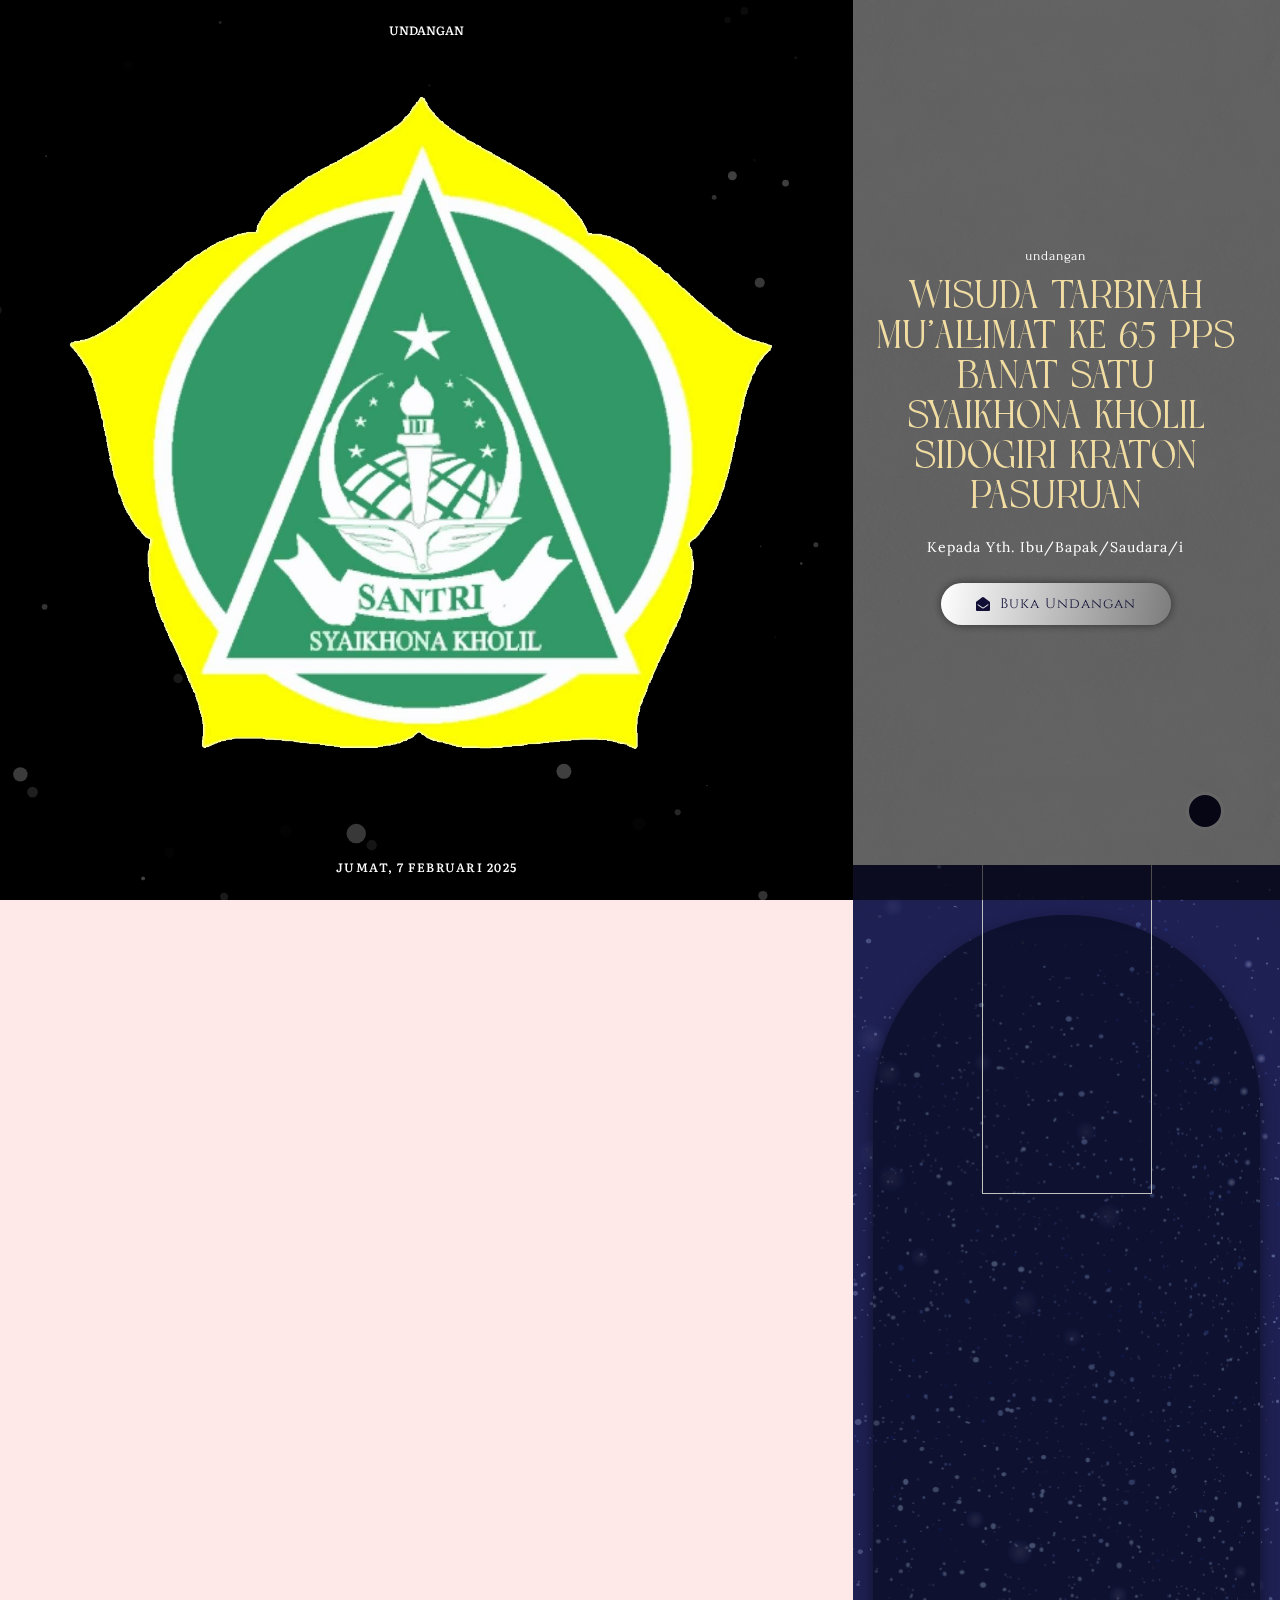
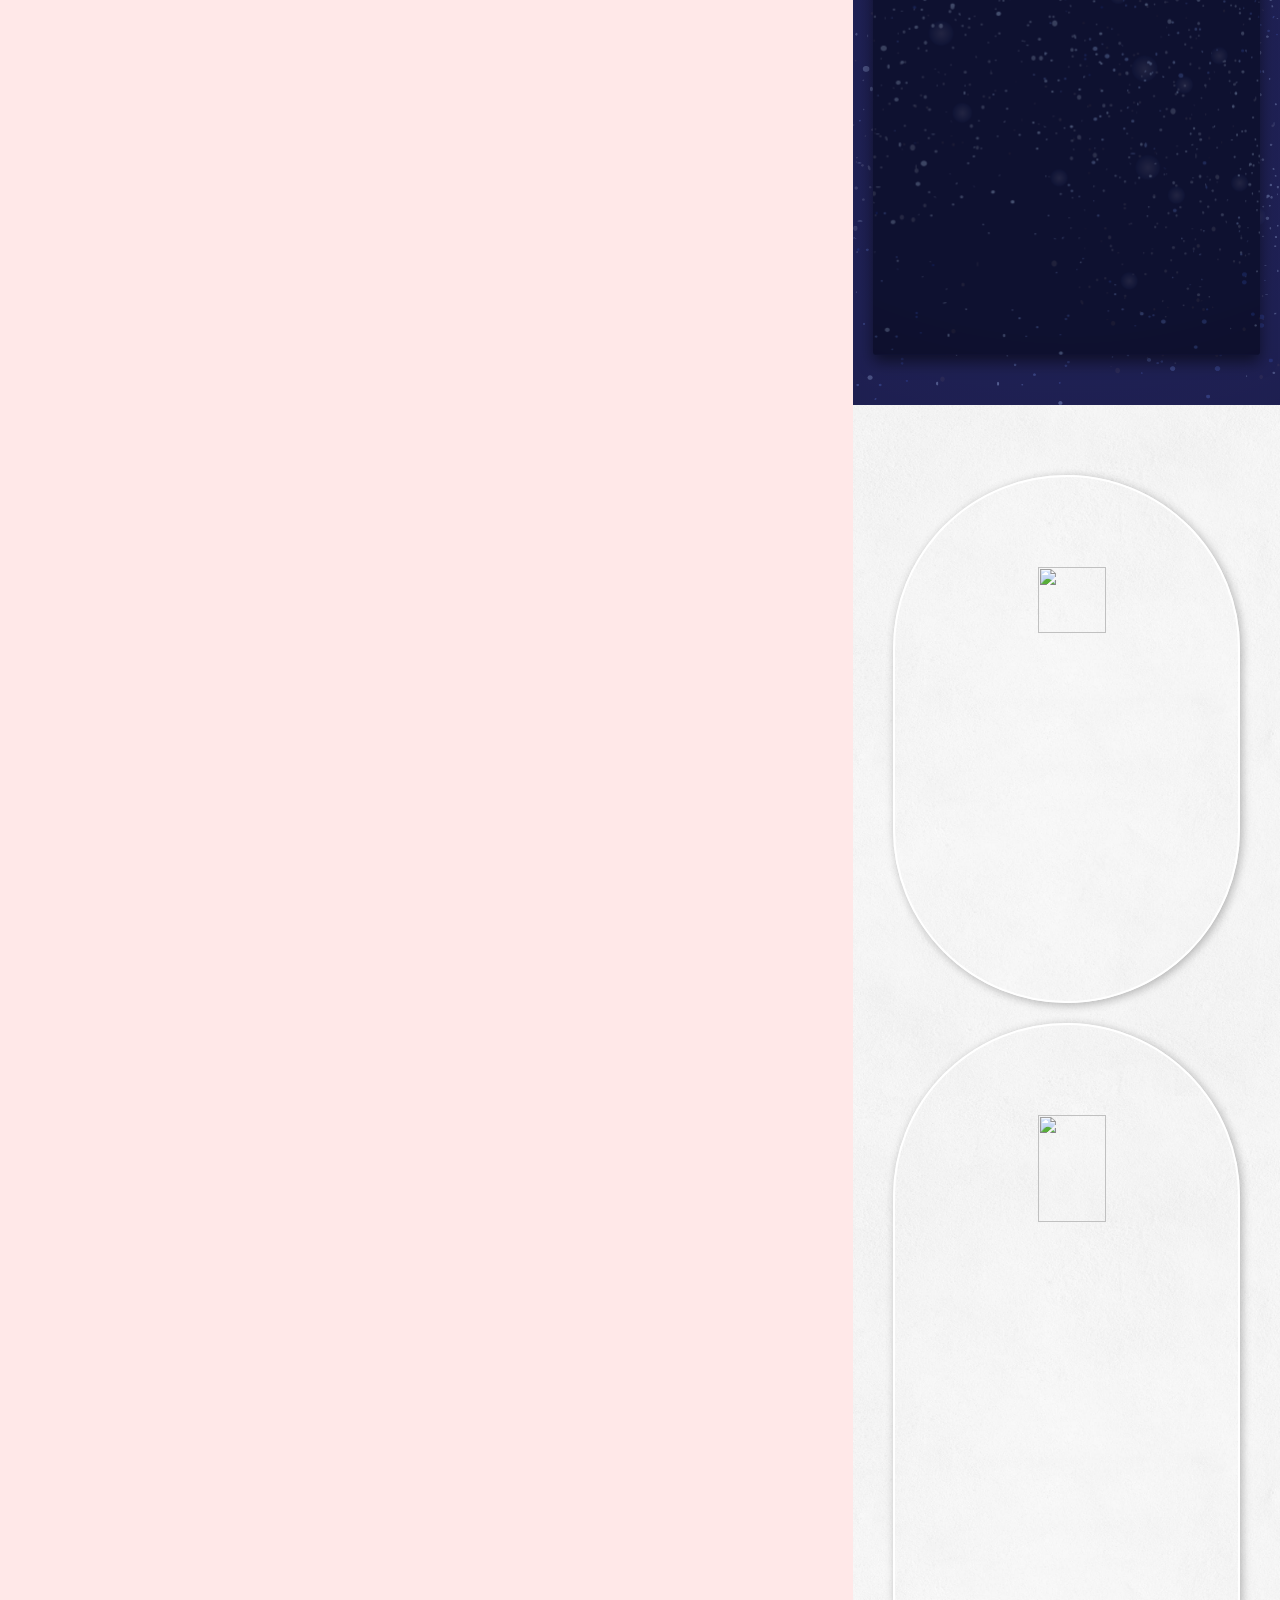
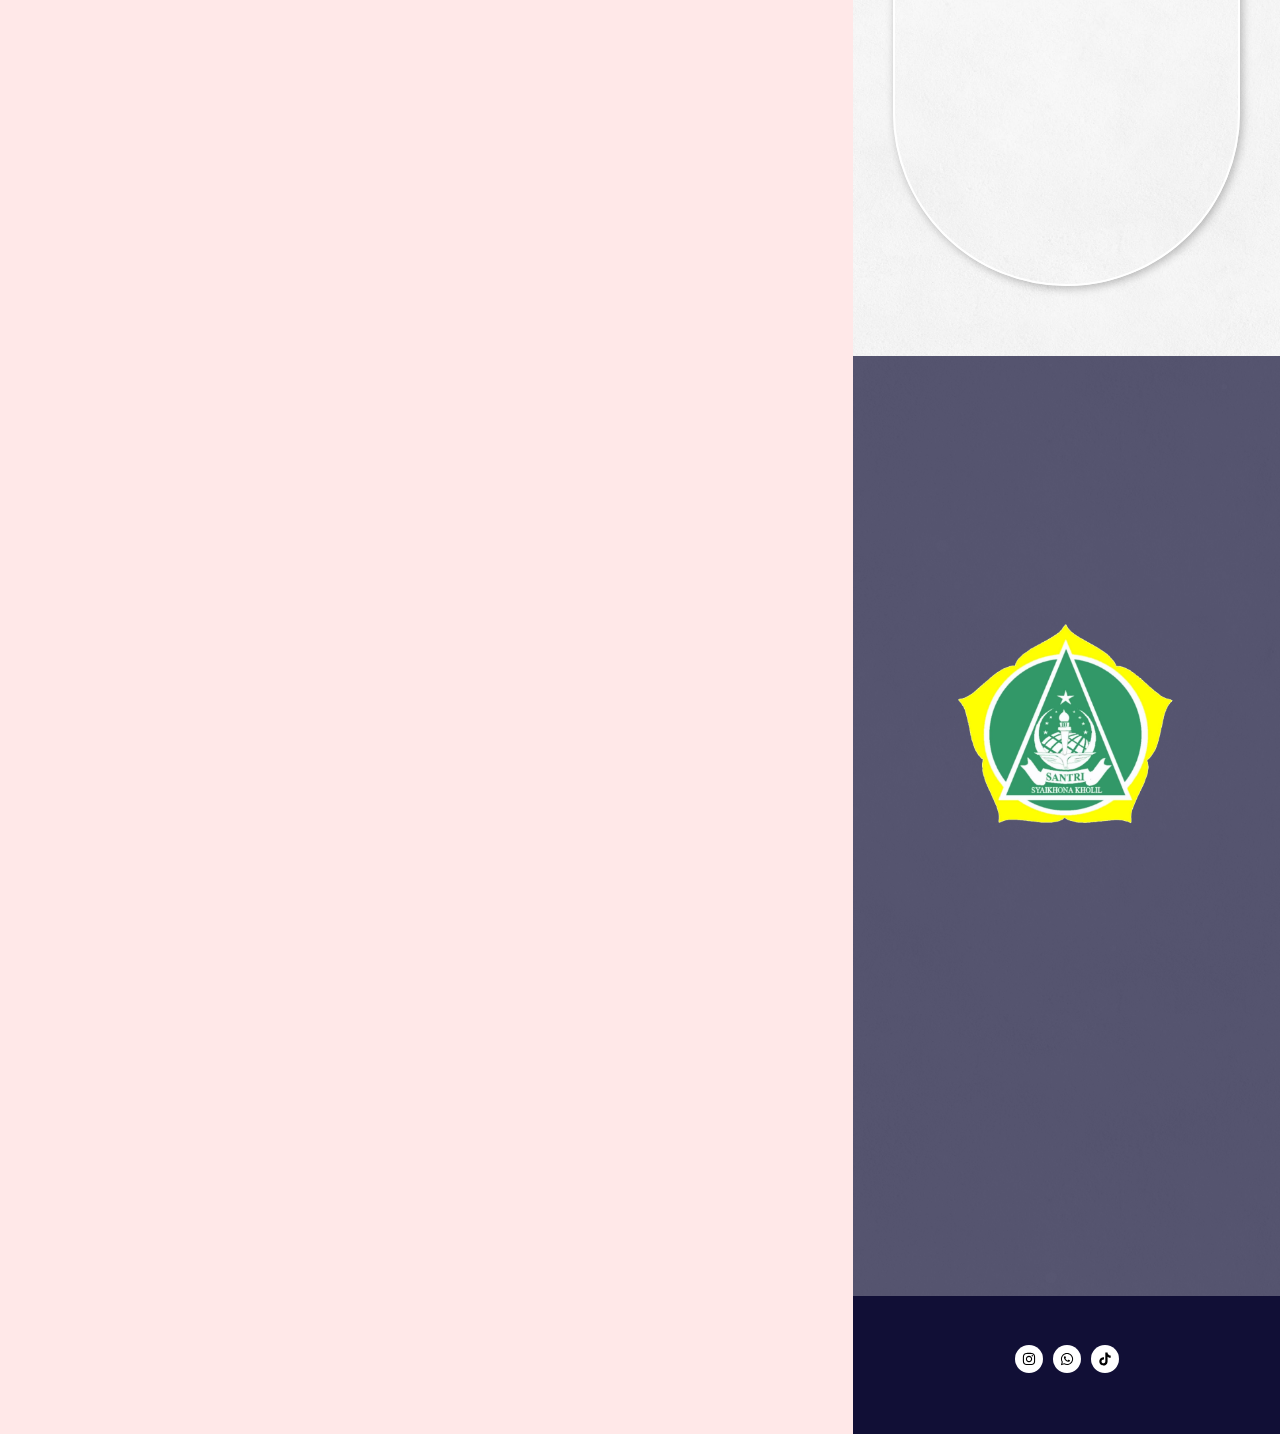
==== commit 22cf4cdd: "rev" ====
--- a/wisuda/undangan/index.html
+++ b/wisuda/undangan/index.html
@@ -1,4 +1,4 @@
-<!doctype html>
+<!-- <!doctype html>
 <html lang="id" prefix="og: https://ogp.me/ns#">
 
 
@@ -282,7 +282,7 @@
 				</div>
 				<div class="elementor-element elementor-element-4b1bac7a animated-slow jltma-glass-effect-no elementor-widget elementor-widget-heading" data-id="4b1bac7a" data-element_type="widget" data-settings="{&quot;_animation&quot;:&quot;none&quot;}" data-widget_type="heading.default">
 				<div class="elementor-widget-container">
-			<p class="elementor-heading-title elementor-size-default">Iyan &amp; Ro'fa</p>		</div>
+			<img src="./img/Logo.png" class="elementor-heading-title elementor-size-default"/>		</div>
 				</div>
 				<div class="elementor-element elementor-element-20cb5b74 jltma-glass-effect-no elementor-invisible elementor-widget elementor-widget-jet-listing-dynamic-field" data-id="20cb5b74" data-element_type="widget" data-settings="{&quot;_animation&quot;:&quot;fadeInUp&quot;}" data-widget_type="jet-listing-dynamic-field.default">
 				<div class="elementor-widget-container">
@@ -479,27 +479,59 @@
 													<video class="elementor-background-video-hosted elementor-html5-video" autoplay muted playsinline></video>
 											</div>
 								<div class="elementor-container elementor-column-gap-no">
-					<div class="has_ma_el_bg_slider has_eae_slider elementor-column elementor-col-100 elementor-inner-column elementor-element elementor-element-4ea39049 jltma-glass-effect-no" data-id="4ea39049" data-element_type="column" data-settings="{&quot;background_background&quot;:&quot;classic&quot;}">
-			<div class="elementor-widget-wrap elementor-element-populated">
-						<div class="elementor-element elementor-element-6d756fb1 elementor-absolute elementor-align-center jltma-glass-effect-no elementor-widget elementor-widget-lottie" data-id="6d756fb1" data-element_type="widget" data-settings="{&quot;source_json&quot;:{&quot;url&quot;:&quot;https:\/\/inv.apdesignku.com\/wp-content\/uploads\/2024\/12\/animation_lnbjd092.json&quot;,&quot;id&quot;:52094,&quot;size&quot;:&quot;&quot;},&quot;loop&quot;:&quot;yes&quot;,&quot;play_speed&quot;:{&quot;unit&quot;:&quot;px&quot;,&quot;size&quot;:0.7,&quot;sizes&quot;:[]},&quot;_position&quot;:&quot;absolute&quot;,&quot;source&quot;:&quot;media_file&quot;,&quot;caption_source&quot;:&quot;none&quot;,&quot;link_to&quot;:&quot;none&quot;,&quot;trigger&quot;:&quot;arriving_to_viewport&quot;,&quot;viewport&quot;:{&quot;unit&quot;:&quot;%&quot;,&quot;size&quot;:&quot;&quot;,&quot;sizes&quot;:{&quot;start&quot;:0,&quot;end&quot;:100}},&quot;start_point&quot;:{&quot;unit&quot;:&quot;%&quot;,&quot;size&quot;:0,&quot;sizes&quot;:[]},&quot;end_point&quot;:{&quot;unit&quot;:&quot;%&quot;,&quot;size&quot;:100,&quot;sizes&quot;:[]},&quot;renderer&quot;:&quot;svg&quot;}" data-widget_type="lottie.default">
-				<div class="elementor-widget-container">
-			<style>/*! elementor-pro - v3.19.0 - 05-02-2024 */
-.e-lottie__container{display:inline-block;max-width:var(--lottie-container-max-width);width:var(--lottie-container-width);opacity:var(--lottie-container-opacity)}.e-lottie__container:hover{opacity:var(--lottie-container-opacity-hover);transition-duration:var(--lottie-container-transition-duration-hover)}.e-lottie__container svg,.e-lottie__container svg *{transition:none!important}.e-lottie__caption{color:var(--caption-color);margin-top:var(--caption-margin-top);text-align:var(--caption-text-align)}</style><div class="e-lottie__container"><div class="e-lottie__animation"></div></div>		</div>
-				</div>
-			
-				<div class="elementor-element elementor-element-574ee5d9 jltma-glass-effect-no elementor-widget elementor-widget-spacer" data-id="574ee5d9" data-element_type="widget" data-widget_type="spacer.default">
-				<div class="elementor-widget-container">
-					<div class="elementor-spacer">
-			<div class="elementor-spacer-inner"></div>
-		</div>
-				</div>
-				</div>
-				<div class="elementor-element elementor-element-8dff2c7 animated-slow elementor-align-center jltma-glass-effect-no elementor-invisible elementor-widget elementor-widget-lottie" data-id="8dff2c7" data-element_type="widget" data-settings="{&quot;source_json&quot;:{&quot;url&quot;:&quot;https:\/\/inv.apdesignku.com\/wp-content\/uploads\/2024\/12\/Animation-1731076820393.json&quot;,&quot;id&quot;:52095,&quot;size&quot;:&quot;&quot;},&quot;loop&quot;:&quot;yes&quot;,&quot;_animation&quot;:&quot;fadeInDown&quot;,&quot;_animation_delay&quot;:14000,&quot;source&quot;:&quot;media_file&quot;,&quot;caption_source&quot;:&quot;none&quot;,&quot;link_to&quot;:&quot;none&quot;,&quot;trigger&quot;:&quot;arriving_to_viewport&quot;,&quot;viewport&quot;:{&quot;unit&quot;:&quot;%&quot;,&quot;size&quot;:&quot;&quot;,&quot;sizes&quot;:{&quot;start&quot;:0,&quot;end&quot;:100}},&quot;play_speed&quot;:{&quot;unit&quot;:&quot;px&quot;,&quot;size&quot;:1,&quot;sizes&quot;:[]},&quot;start_point&quot;:{&quot;unit&quot;:&quot;%&quot;,&quot;size&quot;:0,&quot;sizes&quot;:[]},&quot;end_point&quot;:{&quot;unit&quot;:&quot;%&quot;,&quot;size&quot;:100,&quot;sizes&quot;:[]},&quot;renderer&quot;:&quot;svg&quot;}" data-widget_type="lottie.default">
-				<div class="elementor-widget-container">
-			<div class="e-lottie__container"><div class="e-lottie__animation"></div></div>		</div>
-				</div>
-					</div>
-		</div>
+									<div class="has_ma_el_bg_slider has_eae_slider elementor-column elementor-col-100 elementor-inner-column elementor-element elementor-element-4ea39049 jltma-glass-effect-no" data-id="4ea39049" data-element_type="column" data-settings="{&quot;background_background&quot;:&quot;classic&quot;}">
+										<div class="elementor-widget-wrap elementor-element-populated">
+													<div class="elementor-element elementor-element-6d756fb1 elementor-absolute elementor-align-center jltma-glass-effect-no elementor-widget elementor-widget-lottie" data-id="6d756fb1" data-element_type="widget" data-settings="{&quot;source_json&quot;:{&quot;url&quot;:&quot;https:\/\/inv.apdesignku.com\/wp-content\/uploads\/2024\/12\/animation_lnbjd092.json&quot;,&quot;id&quot;:52094,&quot;size&quot;:&quot;&quot;},&quot;loop&quot;:&quot;yes&quot;,&quot;play_speed&quot;:{&quot;unit&quot;:&quot;px&quot;,&quot;size&quot;:0.7,&quot;sizes&quot;:[]},&quot;_position&quot;:&quot;absolute&quot;,&quot;source&quot;:&quot;media_file&quot;,&quot;caption_source&quot;:&quot;none&quot;,&quot;link_to&quot;:&quot;none&quot;,&quot;trigger&quot;:&quot;arriving_to_viewport&quot;,&quot;viewport&quot;:{&quot;unit&quot;:&quot;%&quot;,&quot;size&quot;:&quot;&quot;,&quot;sizes&quot;:{&quot;start&quot;:0,&quot;end&quot;:100}},&quot;start_point&quot;:{&quot;unit&quot;:&quot;%&quot;,&quot;size&quot;:0,&quot;sizes&quot;:[]},&quot;end_point&quot;:{&quot;unit&quot;:&quot;%&quot;,&quot;size&quot;:100,&quot;sizes&quot;:[]},&quot;renderer&quot;:&quot;svg&quot;}" data-widget_type="lottie.default">
+											<div class="elementor-widget-container">
+										<style>/*! elementor-pro - v3.19.0 - 05-02-2024 */
+							.e-lottie__container{display:inline-block;max-width:var(--lottie-container-max-width);width:var(--lottie-container-width);opacity:var(--lottie-container-opacity)}.e-lottie__container:hover{opacity:var(--lottie-container-opacity-hover);transition-duration:var(--lottie-container-transition-duration-hover)}.e-lottie__container svg,.e-lottie__container svg *{transition:none!important}.e-lottie__caption{color:var(--caption-color);margin-top:var(--caption-margin-top);text-align:var(--caption-text-align)}</style><div class="e-lottie__container"><div class="e-lottie__animation"></div></div>		</div>
+											</div>
+											<div class="elementor-element elementor-element-6e9dc04f animated-slow jltma-glass-effect-no elementor-invisible elementor-widget elementor-widget-heading" data-id="6e9dc04f" data-element_type="widget" data-settings="{&quot;_animation&quot;:&quot;fadeInDown&quot;,&quot;_animation_delay&quot;:14000}" data-widget_type="heading.default">
+											<div class="elementor-widget-container">
+										<h2 class="elementor-heading-title elementor-size-default">WISUDA TARBIYAH MU'ALLIMAT KE 65</h2>		
+									</div>
+											</div>
+
+											<div class="elementor-element elementor-element-6e9dc04f animated-slow jltma-glass-effect-no elementor-invisible elementor-widget elementor-widget-heading" data-id="6e9dc04f" data-element_type="widget" data-settings="{&quot;_animation&quot;:&quot;fadeInDown&quot;,&quot;_animation_delay&quot;:14000}" data-widget_type="heading.default">
+												<div class="elementor-widget-container">
+											<h2 class="elementor-heading-title elementor-size-default">dan </h2>		
+										</div>
+												</div>
+
+											<div class="elementor-element elementor-element-6e9dc04f animated-slow jltma-glass-effect-no elementor-invisible elementor-widget elementor-widget-heading" data-id="6e9dc04f" data-element_type="widget" data-settings="{&quot;_animation&quot;:&quot;fadeInDown&quot;,&quot;_animation_delay&quot;:14000}" data-widget_type="heading.default">
+												<div class="elementor-widget-container">
+											<h2 class="elementor-heading-title elementor-size-default">WISUDA KHOTMUL QUR'AN BIL HIFDZI 30 JUZ</h2>		
+										</div>
+												</div>
+											
+											<!-- <div class="elementor-element elementor-element-772bc6dc animated-slow jltma-glass-effect-no elementor-invisible elementor-widget elementor-widget-heading" data-id="772bc6dc" data-element_type="widget" data-settings="{&quot;_animation&quot;:&quot;zoomIn&quot;,&quot;_animation_delay&quot;:14000}" data-widget_type="heading.default">
+											<div class="elementor-widget-container">
+										<h2 class="elementor-heading-title elementor-size-default">dan <br> WISUDA KHOTMUL QUR'AN BIL HIFDZI 30 JUZ</h2>		
+									</div>
+											</div> -->
+
+											<div class="elementor-element elementor-element-6442511e animated-slow jltma-glass-effect-no elementor-invisible elementor-widget elementor-widget-heading" data-id="6442511e" data-element_type="widget" data-settings="{&quot;_animation&quot;:&quot;zoomIn&quot;,&quot;_animation_delay&quot;:14000}" data-widget_type="heading.default">
+											<div class="elementor-widget-container">
+										<!-- <h2 class="elementor-heading-title elementor-size-default">WISUDA KHOTMUL QUR'AN BIL HIFDZI 30 JUZ</h2>		 -->
+									</div>
+											</div>
+											<div class="elementor-element elementor-element-31d6313b animated-slow jltma-glass-effect-no elementor-invisible elementor-widget elementor-widget-jet-listing-dynamic-field" data-id="31d6313b" data-element_type="widget" data-settings="{&quot;_animation&quot;:&quot;fadeInUp&quot;,&quot;_animation_delay&quot;:14000}" data-widget_type="jet-listing-dynamic-field.default">
+											<div class="elementor-widget-container">
+										<div class="jet-listing jet-listing-dynamic-field display-inline"><div class="jet-listing-dynamic-field__inline-wrap"><div class="jet-listing-dynamic-field__content">14 Februari 2025 M</div></div></div>		</div>
+											</div>
+											<div class="elementor-element elementor-element-574ee5d9 jltma-glass-effect-no elementor-widget elementor-widget-spacer" data-id="574ee5d9" data-element_type="widget" data-widget_type="spacer.default">
+											<div class="elementor-widget-container">
+												<div class="elementor-spacer">
+										<div class="elementor-spacer-inner"></div>
+									</div>
+											</div>
+											</div>
+											<div class="elementor-element elementor-element-8dff2c7 animated-slow elementor-align-center jltma-glass-effect-no elementor-invisible elementor-widget elementor-widget-lottie" data-id="8dff2c7" data-element_type="widget" data-settings="{&quot;source_json&quot;:{&quot;url&quot;:&quot;https:\/\/inv.apdesignku.com\/wp-content\/uploads\/2024\/12\/Animation-1731076820393.json&quot;,&quot;id&quot;:52095,&quot;size&quot;:&quot;&quot;},&quot;loop&quot;:&quot;yes&quot;,&quot;_animation&quot;:&quot;fadeInDown&quot;,&quot;_animation_delay&quot;:14000,&quot;source&quot;:&quot;media_file&quot;,&quot;caption_source&quot;:&quot;none&quot;,&quot;link_to&quot;:&quot;none&quot;,&quot;trigger&quot;:&quot;arriving_to_viewport&quot;,&quot;viewport&quot;:{&quot;unit&quot;:&quot;%&quot;,&quot;size&quot;:&quot;&quot;,&quot;sizes&quot;:{&quot;start&quot;:0,&quot;end&quot;:100}},&quot;play_speed&quot;:{&quot;unit&quot;:&quot;px&quot;,&quot;size&quot;:1,&quot;sizes&quot;:[]},&quot;start_point&quot;:{&quot;unit&quot;:&quot;%&quot;,&quot;size&quot;:0,&quot;sizes&quot;:[]},&quot;end_point&quot;:{&quot;unit&quot;:&quot;%&quot;,&quot;size&quot;:100,&quot;sizes&quot;:[]},&quot;renderer&quot;:&quot;svg&quot;}" data-widget_type="lottie.default">
+											<div class="elementor-widget-container">
+										<div class="e-lottie__container"><div class="e-lottie__animation"></div></div>		</div>
+											</div>
+												</div>
+									</div>
 					</div>
 		</section>
 		      <style>
@@ -554,7 +586,7 @@
 				</div>
 				<div class="elementor-element elementor-element-42ee75fe jltma-glass-effect-no elementor-widget elementor-widget-image" data-id="42ee75fe" data-element_type="widget" data-widget_type="image.default">
 				<div class="elementor-widget-container">
-													<img src="../iyan-rofa/img/Logo.png" title="Foto-tengah" alt="Foto-tengah" loading="lazy" />													</div>
+													<img src="./img/Logo.png" title="Foto-tengah" alt="Foto-tengah" loading="lazy" />													</div>
 				</div>
 					</div>
 		</div>
@@ -744,7 +776,7 @@
 				</div> -->
 				<div class="elementor-element elementor-element-4d39f57 elementor-align-center jedv-enabled--yes animated-slow jltma-glass-effect-no elementor-invisible elementor-widget elementor-widget-button" data-id="4d39f57" data-element_type="widget" data-settings="{&quot;_animation&quot;:&quot;zoomIn&quot;}" data-widget_type="button.default">
 				<div class="elementor-widget-container">
-					<div class="elementor-button-wrapper">
+					<!-- <div class="elementor-button-wrapper">
 			<a class="elementor-button elementor-button-link elementor-size-md" href="https://maps.app.goo.gl/z46Etu9zoZPYWJPx7?g_st=aw" target="_blank" rel="nofollow">
 						<span class="elementor-button-content-wrapper">
 						<span class="elementor-button-icon elementor-align-icon-left">
@@ -752,7 +784,7 @@
 						<span class="elementor-button-text">Google Maps</span>
 		</span>
 					</a>
-		</div>
+		</div> -->
 				</div>
 				</div>
 				<div class="elementor-element elementor-element-85138aa jltma-glass-effect-no elementor-widget elementor-widget-spacer" data-id="85138aa" data-element_type="widget" data-widget_type="spacer.default">
@@ -793,7 +825,7 @@
 				</div>
 				<div class="elementor-element elementor-element-80a98dc jltma-glass-effect-no elementor-invisible elementor-widget elementor-widget-jet-listing-dynamic-field" data-id="80a98dc" data-element_type="widget" data-settings="{&quot;_animation&quot;:&quot;fadeInUp&quot;}" data-widget_type="jet-listing-dynamic-field.default">
 				<div class="elementor-widget-container">
-			<div class="jet-listing jet-listing-dynamic-field display-inline"><div class="jet-listing-dynamic-field__inline-wrap"><div class="jet-listing-dynamic-field__content">13.00 WIB - Selesai</div></div></div>		</div>
+			<!-- <div class="jet-listing jet-listing-dynamic-field display-inline"><div class="jet-listing-dynamic-field__inline-wrap"><div class="jet-listing-dynamic-field__content">13.00 WIB - Selesai</div></div></div>		</div> -->
 				</div>
 				<div class="elementor-element elementor-element-69558f7 elementor-widget-divider--view-line_icon elementor-view-default elementor-widget-divider--element-align-center jltma-glass-effect-no elementor-widget elementor-widget-divider" data-id="69558f7" data-element_type="widget" data-widget_type="divider.default">
 				<div class="elementor-widget-container">
@@ -832,7 +864,7 @@
 				</div>
 				<div class="elementor-element elementor-element-4d39f57 elementor-align-center jedv-enabled--yes animated-slow jltma-glass-effect-no elementor-invisible elementor-widget elementor-widget-button" data-id="4d39f57" data-element_type="widget" data-settings="{&quot;_animation&quot;:&quot;zoomIn&quot;}" data-widget_type="button.default">
 				<div class="elementor-widget-container">
-					<div class="elementor-button-wrapper">
+					<!-- <div class="elementor-button-wrapper">
 			<a class="elementor-button elementor-button-link elementor-size-md" href="https://maps.app.goo.gl/z46Etu9zoZPYWJPx7?g_st=aw" target="_blank" rel="nofollow">
 						<span class="elementor-button-content-wrapper">
 						<span class="elementor-button-icon elementor-align-icon-left">
@@ -840,7 +872,7 @@
 						<span class="elementor-button-text">Google Maps</span>
 		</span>
 					</a>
-		</div>
+		</div> -->
 				</div>
 				</div>
 				<div class="elementor-element elementor-element-85138aa jltma-glass-effect-no elementor-widget elementor-widget-spacer" data-id="85138aa" data-element_type="widget" data-widget_type="spacer.default">
@@ -861,7 +893,7 @@
 		</div>
 					</div>
 		</section>
-				<section class="has_ma_el_bg_slider has_eae_slider elementor-section elementor-inner-section elementor-element elementor-element-1e086a47 jedv-enabled--yes elementor-section-boxed elementor-section-height-default elementor-section-height-default jltma-glass-effect-no" data-id="1e086a47" data-element_type="section" data-settings="{&quot;background_background&quot;:&quot;classic&quot;}">
+				<!-- <section class="has_ma_el_bg_slider has_eae_slider elementor-section elementor-inner-section elementor-element elementor-element-1e086a47 jedv-enabled--yes elementor-section-boxed elementor-section-height-default elementor-section-height-default jltma-glass-effect-no" data-id="1e086a47" data-element_type="section" data-settings="{&quot;background_background&quot;:&quot;classic&quot;}">
 						<div class="elementor-container elementor-column-gap-no">
 					<div class="has_ma_el_bg_slider has_eae_slider elementor-column elementor-col-100 elementor-inner-column elementor-element elementor-element-5bf7ca55 jltma-glass-effect-no" data-id="5bf7ca55" data-element_type="column">
 			<div class="elementor-widget-wrap elementor-element-populated">
@@ -874,15 +906,15 @@
 			<p class="elementor-heading-title elementor-size-default">Our Gallery</p>		</div>
 				</div>
 				<div class="elementor-element elementor-element-2f833533 jltma-glass-effect-no elementor-invisible elementor-widget elementor-widget-image-carousel" data-id="2f833533" data-element_type="widget" data-settings="{&quot;image_spacing_custom&quot;:{&quot;unit&quot;:&quot;px&quot;,&quot;size&quot;:5,&quot;sizes&quot;:[]},&quot;_animation&quot;:&quot;fadeIn&quot;,&quot;_animation_delay&quot;:400,&quot;slides_to_show&quot;:&quot;3&quot;,&quot;navigation&quot;:&quot;none&quot;,&quot;autoplay_speed&quot;:0,&quot;speed&quot;:4000,&quot;slides_to_scroll&quot;:&quot;2&quot;,&quot;slides_to_show_mobile&quot;:&quot;2&quot;,&quot;slides_to_scroll_mobile&quot;:&quot;2&quot;,&quot;pause_on_hover&quot;:&quot;no&quot;,&quot;pause_on_interaction&quot;:&quot;no&quot;,&quot;autoplay&quot;:&quot;yes&quot;,&quot;infinite&quot;:&quot;yes&quot;,&quot;image_spacing_custom_tablet&quot;:{&quot;unit&quot;:&quot;px&quot;,&quot;size&quot;:&quot;&quot;,&quot;sizes&quot;:[]},&quot;image_spacing_custom_mobile&quot;:{&quot;unit&quot;:&quot;px&quot;,&quot;size&quot;:&quot;&quot;,&quot;sizes&quot;:[]}}" data-widget_type="image-carousel.default">
-				<div class="elementor-widget-container">
-			<style>/*! elementor - v3.19.0 - 05-02-2024 */
-.elementor-widget-image-carousel .swiper,.elementor-widget-image-carousel .swiper-container{position:static}.elementor-widget-image-carousel .swiper-container .swiper-slide figure,.elementor-widget-image-carousel .swiper .swiper-slide figure{line-height:inherit}.elementor-widget-image-carousel .swiper-slide{text-align:center}.elementor-image-carousel-wrapper:not(.swiper-container-initialized):not(.swiper-initialized) .swiper-slide{max-width:calc(100% / var(--e-image-carousel-slides-to-show, 3))}</style>		<div class="elementor-image-carousel-wrapper swiper" dir="ltr">
-			<div class="elementor-image-carousel swiper-wrapper" aria-live="off">
-								<div class="swiper-slide" role="group" aria-roledescription="slide" aria-label="1 of 4"><a data-elementor-open-lightbox="yes" data-elementor-lightbox-slideshow="2f833533" data-e-action-hash="#elementor-action%3Aaction%3Dlightbox%26settings%[base64]" href="./img/foto 1.jpeg"><figure class="swiper-slide-inner"><img class="swiper-slide-image" src="./img/foto 1.jpeg" alt="Foto-galery-Fix-1" /></figure></a></div><div class="swiper-slide" role="group" aria-roledescription="slide" aria-label="2 of 4"><a data-elementor-open-lightbox="yes" data-elementor-lightbox-slideshow="2f833533" data-e-action-hash="#elementor-action%3Aaction%3Dlightbox%26settings%[base64]%3D%3D" href="./img/foto 2.jpeg"><figure class="swiper-slide-inner"><img class="swiper-slide-image" src="./img/foto 2.jpeg" alt="Foto-galery-Fix-2" /></figure></a></div><div class="swiper-slide" role="group" aria-roledescription="slide" aria-label="3 of 4"><a data-elementor-open-lightbox="yes" data-elementor-lightbox-slideshow="2f833533" data-e-action-hash="#elementor-action%3Aaction%3Dlightbox%26settings%[base64]" href="../wp-content/uploads/jet-form-builder/fae5aaa52dc65eabe96565f68c5bfe42/2025/01/Foto-galery-Fix-3.jpg"><figure class="swiper-slide-inner"><img class="swiper-slide-image" src="./img/foto 3.jpeg" alt="Foto-galery-Fix-3" /></figure></a></div><div class="swiper-slide" role="group" aria-roledescription="slide" aria-label="4 of 4"><a data-elementor-open-lightbox="yes" data-elementor-lightbox-slideshow="2f833533" data-e-action-hash="#elementor-action%3Aaction%3Dlightbox%26settings%[base64]" href="../wp-content/uploads/jet-form-builder/fae5aaa52dc65eabe96565f68c5bfe42/2025/01/Foto-galery-Fix-4.jpg"><figure class="swiper-slide-inner"><img class="swiper-slide-image" src="./img/foto 4.jpeg" alt="Foto-galery-Fix-4" /></figure></a></div>			</div>
-							
-									</div>
-				</div>
-				</div>
+					<div class="elementor-widget-container">
+				<style>/*! elementor - v3.19.0 - 05-02-2024 */
+	.elementor-widget-image-carousel .swiper,.elementor-widget-image-carousel .swiper-container{position:static}.elementor-widget-image-carousel .swiper-container .swiper-slide figure,.elementor-widget-image-carousel .swiper .swiper-slide figure{line-height:inherit}.elementor-widget-image-carousel .swiper-slide{text-align:center}.elementor-image-carousel-wrapper:not(.swiper-container-initialized):not(.swiper-initialized) .swiper-slide{max-width:calc(100% / var(--e-image-carousel-slides-to-show, 3))}</style>		<div class="elementor-image-carousel-wrapper swiper" dir="ltr">
+				<div class="elementor-image-carousel swiper-wrapper" aria-live="off">
+									<div class="swiper-slide" role="group" aria-roledescription="slide" aria-label="1 of 4"><a data-elementor-open-lightbox="yes" data-elementor-lightbox-slideshow="2f833533" data-e-action-hash="#elementor-action%3Aaction%3Dlightbox%26settings%[base64]" href="../wp-content/uploads/jet-form-builder/fae5aaa52dc65eabe96565f68c5bfe42/2025/01/Foto-galery-Fix-1.jpg"><figure class="swiper-slide-inner"><img class="swiper-slide-image" src="./img/foto 1.jpeg" alt="Foto-galery-Fix-1" /></figure></a></div><div class="swiper-slide" role="group" aria-roledescription="slide" aria-label="2 of 4"><a data-elementor-open-lightbox="yes" data-elementor-lightbox-slideshow="2f833533" data-e-action-hash="#elementor-action%3Aaction%3Dlightbox%26settings%[base64]%3D%3D" href="../wp-content/uploads/jet-form-builder/fae5aaa52dc65eabe96565f68c5bfe42/2025/01/Foto-galery-Fix-2-scaled.jpg"><figure class="swiper-slide-inner"><img class="swiper-slide-image" src="../wp-content/uploads/elementor/thumbs/Foto-galery-Fix-2-scaled-qznnd4ey5j51s1h770caweoa0ovr3oqqehe5d6j1jc.jpg" alt="Foto-galery-Fix-2" /></figure></a></div><div class="swiper-slide" role="group" aria-roledescription="slide" aria-label="3 of 4"><a data-elementor-open-lightbox="yes" data-elementor-lightbox-slideshow="2f833533" data-e-action-hash="#elementor-action%3Aaction%3Dlightbox%26settings%[base64]" href="../wp-content/uploads/jet-form-builder/fae5aaa52dc65eabe96565f68c5bfe42/2025/01/Foto-galery-Fix-3.jpg"><figure class="swiper-slide-inner"><img class="swiper-slide-image" src="../wp-content/uploads/elementor/thumbs/Foto-galery-Fix-3-qznnd1lfl116t7lanh4f6xdw8j9nglfje3foxcn820.jpg" alt="Foto-galery-Fix-3" /></figure></a></div><div class="swiper-slide" role="group" aria-roledescription="slide" aria-label="4 of 4"><a data-elementor-open-lightbox="yes" data-elementor-lightbox-slideshow="2f833533" data-e-action-hash="#elementor-action%3Aaction%3Dlightbox%26settings%[base64]" href="../wp-content/uploads/jet-form-builder/fae5aaa52dc65eabe96565f68c5bfe42/2025/01/Foto-galery-Fix-4.jpg"><figure class="swiper-slide-inner"><img class="swiper-slide-image" src="../wp-content/uploads/elementor/thumbs/Foto-galery-Fix-4-qznnd1lfl116t7lanh4f6xdw8j9nglfje3foxcn820.jpg" alt="Foto-galery-Fix-4" /></figure></a></div>			</div>
+								
+										</div>
+					</div>
+					</div>
 				<div class="elementor-element elementor-element-433f84bc jltma-glass-effect-no elementor-widget elementor-widget-gallery" data-id="433f84bc" data-element_type="widget" data-settings="{&quot;gallery_layout&quot;:&quot;justified&quot;,&quot;gap_mobile&quot;:{&quot;unit&quot;:&quot;px&quot;,&quot;size&quot;:5,&quot;sizes&quot;:[]},&quot;image_hover_animation&quot;:&quot;grow&quot;,&quot;gap&quot;:{&quot;unit&quot;:&quot;px&quot;,&quot;size&quot;:5,&quot;sizes&quot;:[]},&quot;ideal_row_height_mobile&quot;:{&quot;unit&quot;:&quot;px&quot;,&quot;size&quot;:250,&quot;sizes&quot;:[]},&quot;ideal_row_height&quot;:{&quot;unit&quot;:&quot;px&quot;,&quot;size&quot;:250,&quot;sizes&quot;:[]},&quot;lazyload&quot;:&quot;yes&quot;,&quot;ideal_row_height_tablet&quot;:{&quot;unit&quot;:&quot;px&quot;,&quot;size&quot;:150,&quot;sizes&quot;:[]},&quot;gap_tablet&quot;:{&quot;unit&quot;:&quot;px&quot;,&quot;size&quot;:10,&quot;sizes&quot;:[]},&quot;link_to&quot;:&quot;file&quot;,&quot;overlay_background&quot;:&quot;yes&quot;,&quot;content_hover_animation&quot;:&quot;fade-in&quot;}" data-widget_type="gallery.default">
 				<div class="elementor-widget-container">
 			<style>/*! elementor-pro - v3.19.0 - 05-02-2024 */
@@ -913,7 +945,7 @@
 					</div>
 		</div>
 					</div>
-		</section>
+		</section> -->
 				<!-- <section class="has_ma_el_bg_slider has_eae_slider elementor-section elementor-inner-section elementor-element elementor-element-5a0e9ff2 jedv-enabled--yes elementor-section-boxed elementor-section-height-default elementor-section-height-default jltma-glass-effect-no" data-id="5a0e9ff2" data-element_type="section" data-settings="{&quot;background_background&quot;:&quot;classic&quot;}">
 							<div class="elementor-background-overlay"></div>
 							<div class="elementor-container elementor-column-gap-no">
@@ -1410,11 +1442,11 @@
 			<div class="elementor-widget-wrap elementor-element-populated">
 						<div class="elementor-element elementor-element-bbca571 jltma-glass-effect-no elementor-widget elementor-widget-image" data-id="bbca571" data-element_type="widget" data-settings="{&quot;_animation_mobile&quot;:&quot;fadeInDown&quot;}" data-widget_type="image.default">
 				<div class="elementor-widget-container">
-													<img loading="lazy" width="2264" height="2520" src="../wp-content/uploads/jet-form-builder/baa2a18e5a7a9443041e62a3c44ed6e9/2025/01/1735862592768.jpg" class="attachment-full size-full wp-image-53650" alt="" srcset="https://inv.apdesignku.com/wp-content/uploads/jet-form-builder/baa2a18e5a7a9443041e62a3c44ed6e9/2025/01/1735862592768.jpg 2264w, https://inv.apdesignku.com/wp-content/uploads/jet-form-builder/baa2a18e5a7a9443041e62a3c44ed6e9/2025/01/1735862592768-768x855.jpg 768w, https://inv.apdesignku.com/wp-content/uploads/jet-form-builder/baa2a18e5a7a9443041e62a3c44ed6e9/2025/01/1735862592768-1380x1536.jpg 1380w, https://inv.apdesignku.com/wp-content/uploads/jet-form-builder/baa2a18e5a7a9443041e62a3c44ed6e9/2025/01/1735862592768-1840x2048.jpg 1840w" sizes="(max-width: 2264px) 100vw, 2264px" />													</div>
+													<img loading="lazy" width="2264" height="2520" src="./img/Logo.png" class="attachment-full size-full wp-image-53650" alt="" srcset="" sizes="(max-width: 2264px) 100vw, 2264px" />													</div>
 				</div>
 				<div class="elementor-element elementor-element-10ccea44 animated-slow jltma-glass-effect-no elementor-invisible elementor-widget elementor-widget-heading" data-id="10ccea44" data-element_type="widget" data-settings="{&quot;_animation&quot;:&quot;fadeInDown&quot;}" data-widget_type="heading.default">
 				<div class="elementor-widget-container">
-			<span class="elementor-heading-title elementor-size-default">Merupakan suatu kebahagiaan dan kehormatan bagi kami, apabila Bapak/Ibu/Saudara/i, berkenan hadir dan memberikan doa restu kepada kami</span>		</div>
+			<span class="elementor-heading-title elementor-size-default">Merupakan suatu kebahagiaan dan kehormatan bagi kami, apabila Bapak/Ibu/Saudara/i, berkenan hadir dalam acara ini</span>		</div>
 				</div>
 				<div class="elementor-element elementor-element-5ba618d6 jltma-glass-effect-no elementor-widget elementor-widget-spacer" data-id="5ba618d6" data-element_type="widget" data-widget_type="spacer.default">
 				<div class="elementor-widget-container">
@@ -1425,11 +1457,10 @@
 				</div>
 				<div class="elementor-element elementor-element-234d12a7 animated-slow jltma-glass-effect-no elementor-invisible elementor-widget elementor-widget-heading" data-id="234d12a7" data-element_type="widget" data-settings="{&quot;_animation&quot;:&quot;fadeInDown&quot;}" data-widget_type="heading.default">
 				<div class="elementor-widget-container">
-			<span class="elementor-heading-title elementor-size-default">Kami Yang Berbahagia,</span>		</div>
+			<span class="elementor-heading-title elementor-size-default"></span>		
+		</div>
 				</div>
 				<div class="elementor-element elementor-element-75ea9264 animated-slow jltma-glass-effect-no elementor-invisible elementor-widget elementor-widget-heading" data-id="75ea9264" data-element_type="widget" data-settings="{&quot;_animation&quot;:&quot;zoomIn&quot;}" data-widget_type="heading.default">
-				<div class="elementor-widget-container">
-			<h1 class="elementor-heading-title elementor-size-default">Iyan &amp; Ro'fa</h1>		</div>
 				</div>
 				<div class="elementor-element elementor-element-770a983a elementor-absolute elementor-align-center jltma-glass-effect-no elementor-widget elementor-widget-lottie" data-id="770a983a" data-element_type="widget" data-settings="{&quot;source_json&quot;:{&quot;url&quot;:&quot;https:\/\/inv.apdesignku.com\/wp-content\/uploads\/2024\/12\/animation_lnbjd092-1.json&quot;,&quot;id&quot;:52113,&quot;size&quot;:&quot;&quot;},&quot;loop&quot;:&quot;yes&quot;,&quot;play_speed&quot;:{&quot;unit&quot;:&quot;px&quot;,&quot;size&quot;:0.7,&quot;sizes&quot;:[]},&quot;_position&quot;:&quot;absolute&quot;,&quot;source&quot;:&quot;media_file&quot;,&quot;caption_source&quot;:&quot;none&quot;,&quot;link_to&quot;:&quot;none&quot;,&quot;trigger&quot;:&quot;arriving_to_viewport&quot;,&quot;viewport&quot;:{&quot;unit&quot;:&quot;%&quot;,&quot;size&quot;:&quot;&quot;,&quot;sizes&quot;:{&quot;start&quot;:0,&quot;end&quot;:100}},&quot;start_point&quot;:{&quot;unit&quot;:&quot;%&quot;,&quot;size&quot;:0,&quot;sizes&quot;:[]},&quot;end_point&quot;:{&quot;unit&quot;:&quot;%&quot;,&quot;size&quot;:100,&quot;sizes&quot;:[]},&quot;renderer&quot;:&quot;svg&quot;}" data-widget_type="lottie.default">
 				<div class="elementor-widget-container">
@@ -1493,7 +1524,7 @@
 				</div>
 				<div class="elementor-element elementor-element-17669dff jltma-glass-effect-no elementor-invisible elementor-widget elementor-widget-heading" data-id="17669dff" data-element_type="widget" data-settings="{&quot;_animation&quot;:&quot;zoomIn&quot;}" data-widget_type="heading.default">
 				<div class="elementor-widget-container">
-			<p class="elementor-heading-title elementor-size-default">© 2024 AP Designku. All Rights Reserved.</p>		</div>
+			<p class="elementor-heading-title elementor-size-default">©kampoengcode</p>		</div>
 				</div>
 				<div class="elementor-element elementor-element-2e67b80a jltma-glass-effect-no elementor-widget elementor-widget-spacer" data-id="2e67b80a" data-element_type="widget" data-widget_type="spacer.default">
 				<div class="elementor-widget-container">
@@ -1819,5 +1850,4 @@
 </body>
 
 
-<!-- Mirrored from inv.apdesignku.com/iyan-rofa/ by HTTrack Website Copier/3.x [XR&CO'2014], Fri, 07 Feb 2025 01:02:41 GMT -->
 </html>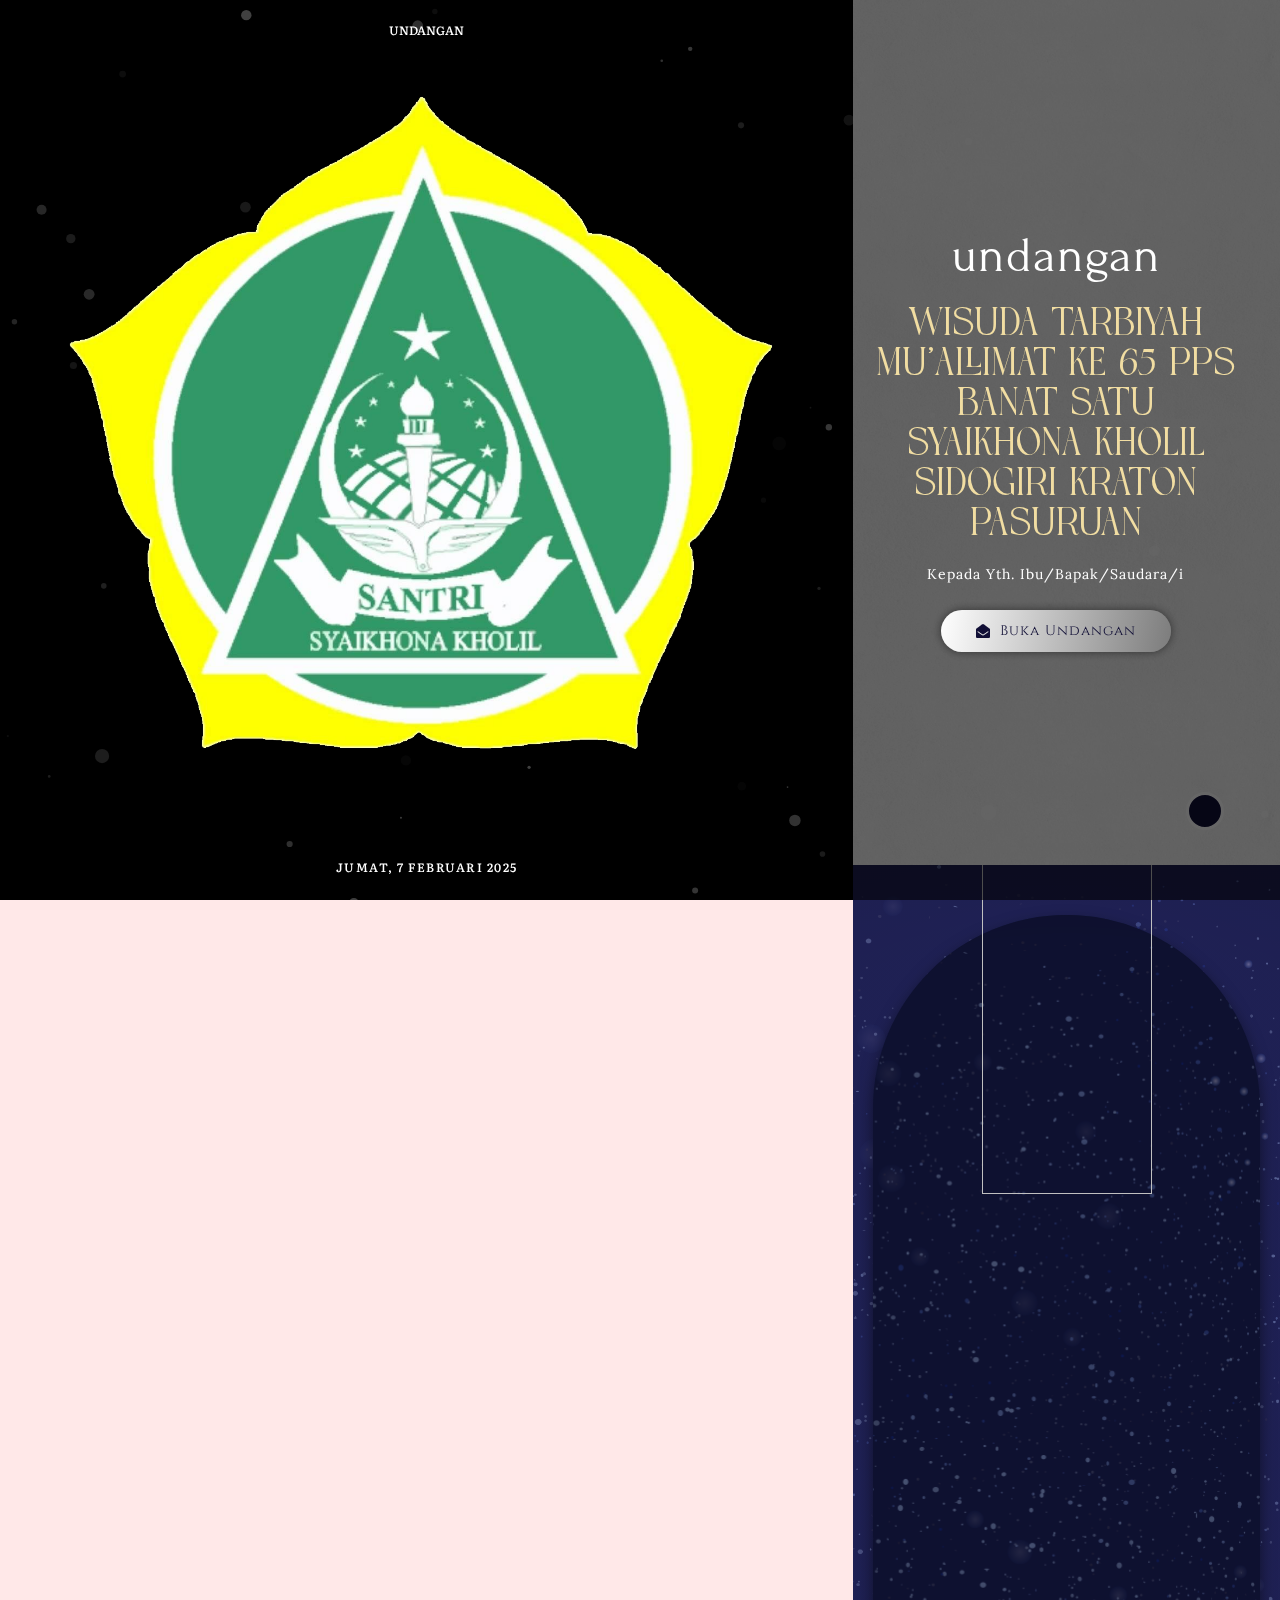
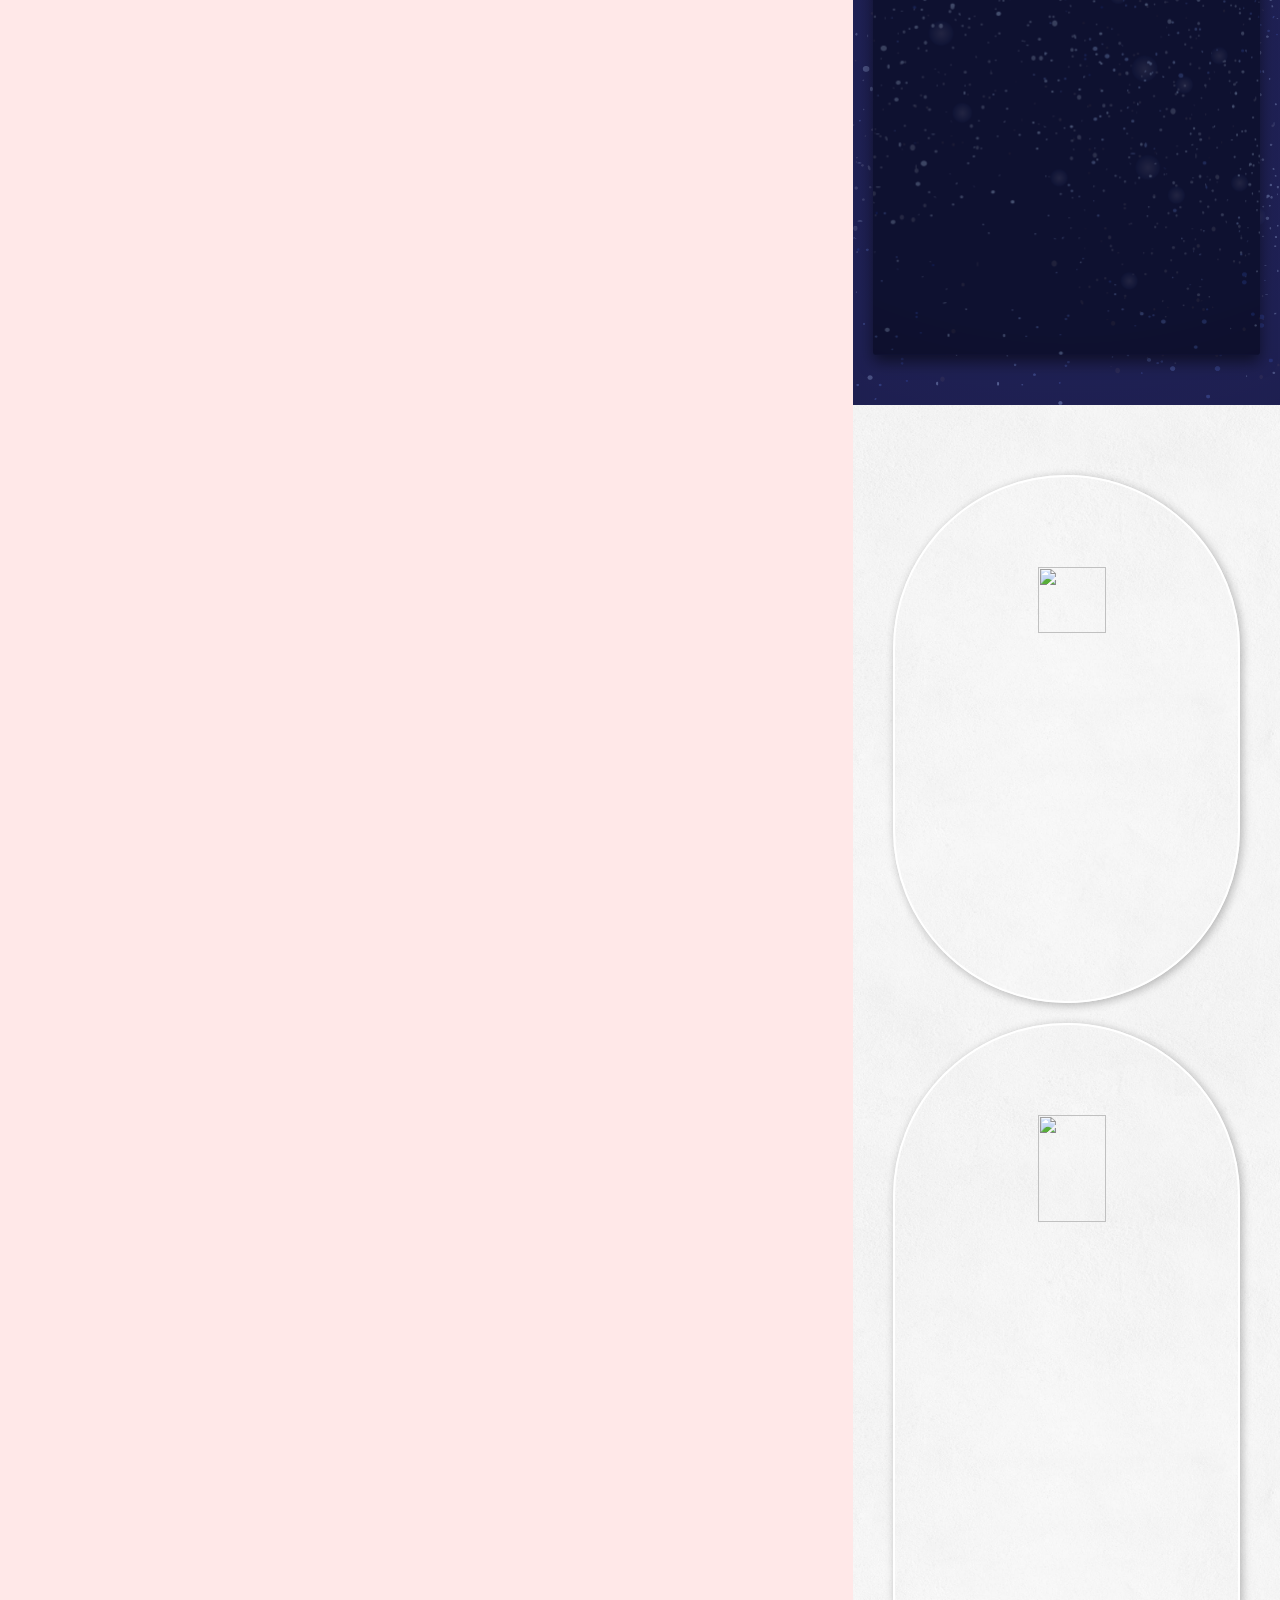
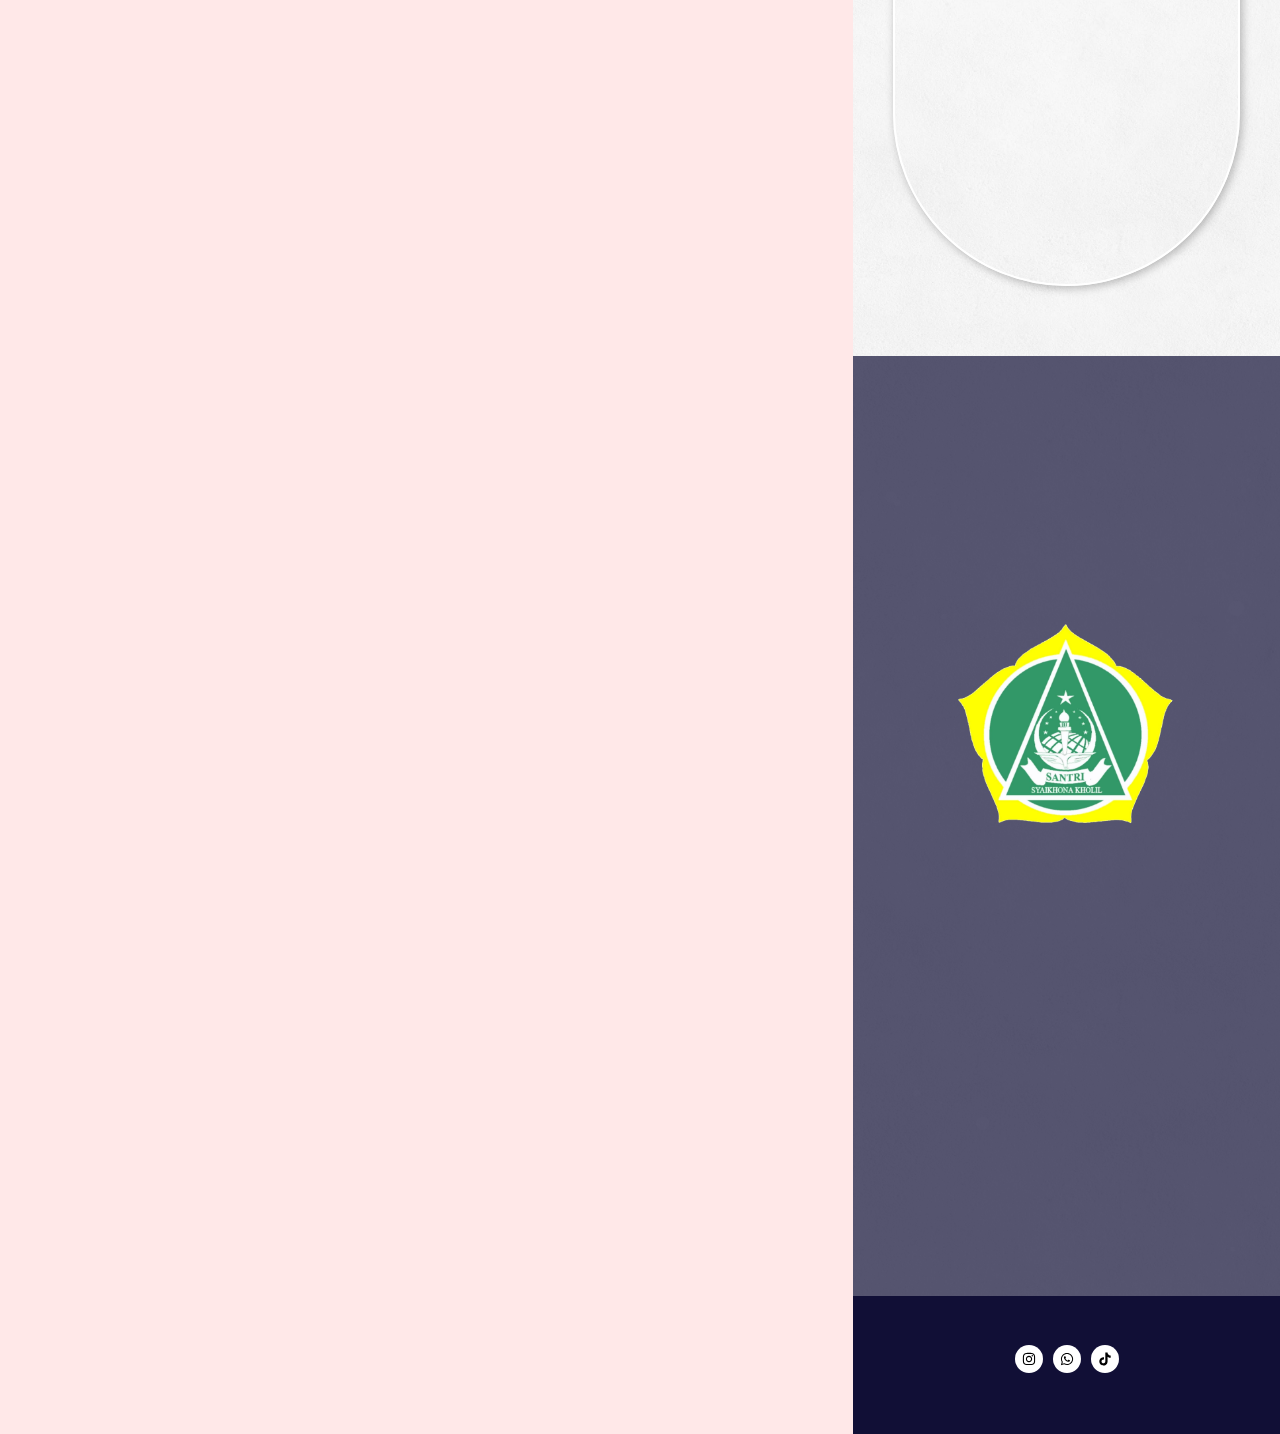
==== commit 68e99703: "rev" ====
--- a/wisuda/undangan/index.html
+++ b/wisuda/undangan/index.html
@@ -310,14 +310,15 @@
 			<div class="elementor-widget-wrap elementor-element-populated">
 						<div class="elementor-element elementor-element-533034b9 animated-slow jltma-glass-effect-no elementor-invisible elementor-widget elementor-widget-heading" data-id="533034b9" data-element_type="widget" data-settings="{&quot;_animation&quot;:&quot;zoomIn&quot;}" data-widget_type="heading.default">
 				<div class="elementor-widget-container">
-			<h2 class="elementor-heading-title elementor-size-default">undangan</h2>		</div>
+			<h1 class="elementor-heading-title elementor-size-default" style="font-size: 50px;">undangan</h1>		
+		</div>
 				</div>
 				<div class="elementor-element elementor-element-1ce11bca animated-slow jltma-glass-effect-no elementor-invisible elementor-widget elementor-widget-heading" data-id="1ce11bca" data-element_type="widget" data-settings="{&quot;_animation&quot;:&quot;zoomIn&quot;}" data-widget_type="heading.default">
 				<div class="elementor-widget-container">
-			<h2 class="elementor-heading-title elementor-size-default">WISUDA TARBIYAH MU'ALLIMAT KE 65
+			<h6 class="elementor-heading-title elementor-size-default">WISUDA TARBIYAH MU'ALLIMAT KE 65
         PPS BANAT SATU SYAIKHONA KHOLIL
         Sidogiri Kraton
-        Pasuruan</h2>		</div>
+        Pasuruan</h6>		</div>
 				</div>
 				<div class="elementor-element elementor-element-72752cce jltma-glass-effect-no elementor-widget elementor-widget-spacer" data-id="72752cce" data-element_type="widget" data-widget_type="spacer.default">
 				<div class="elementor-widget-container">
